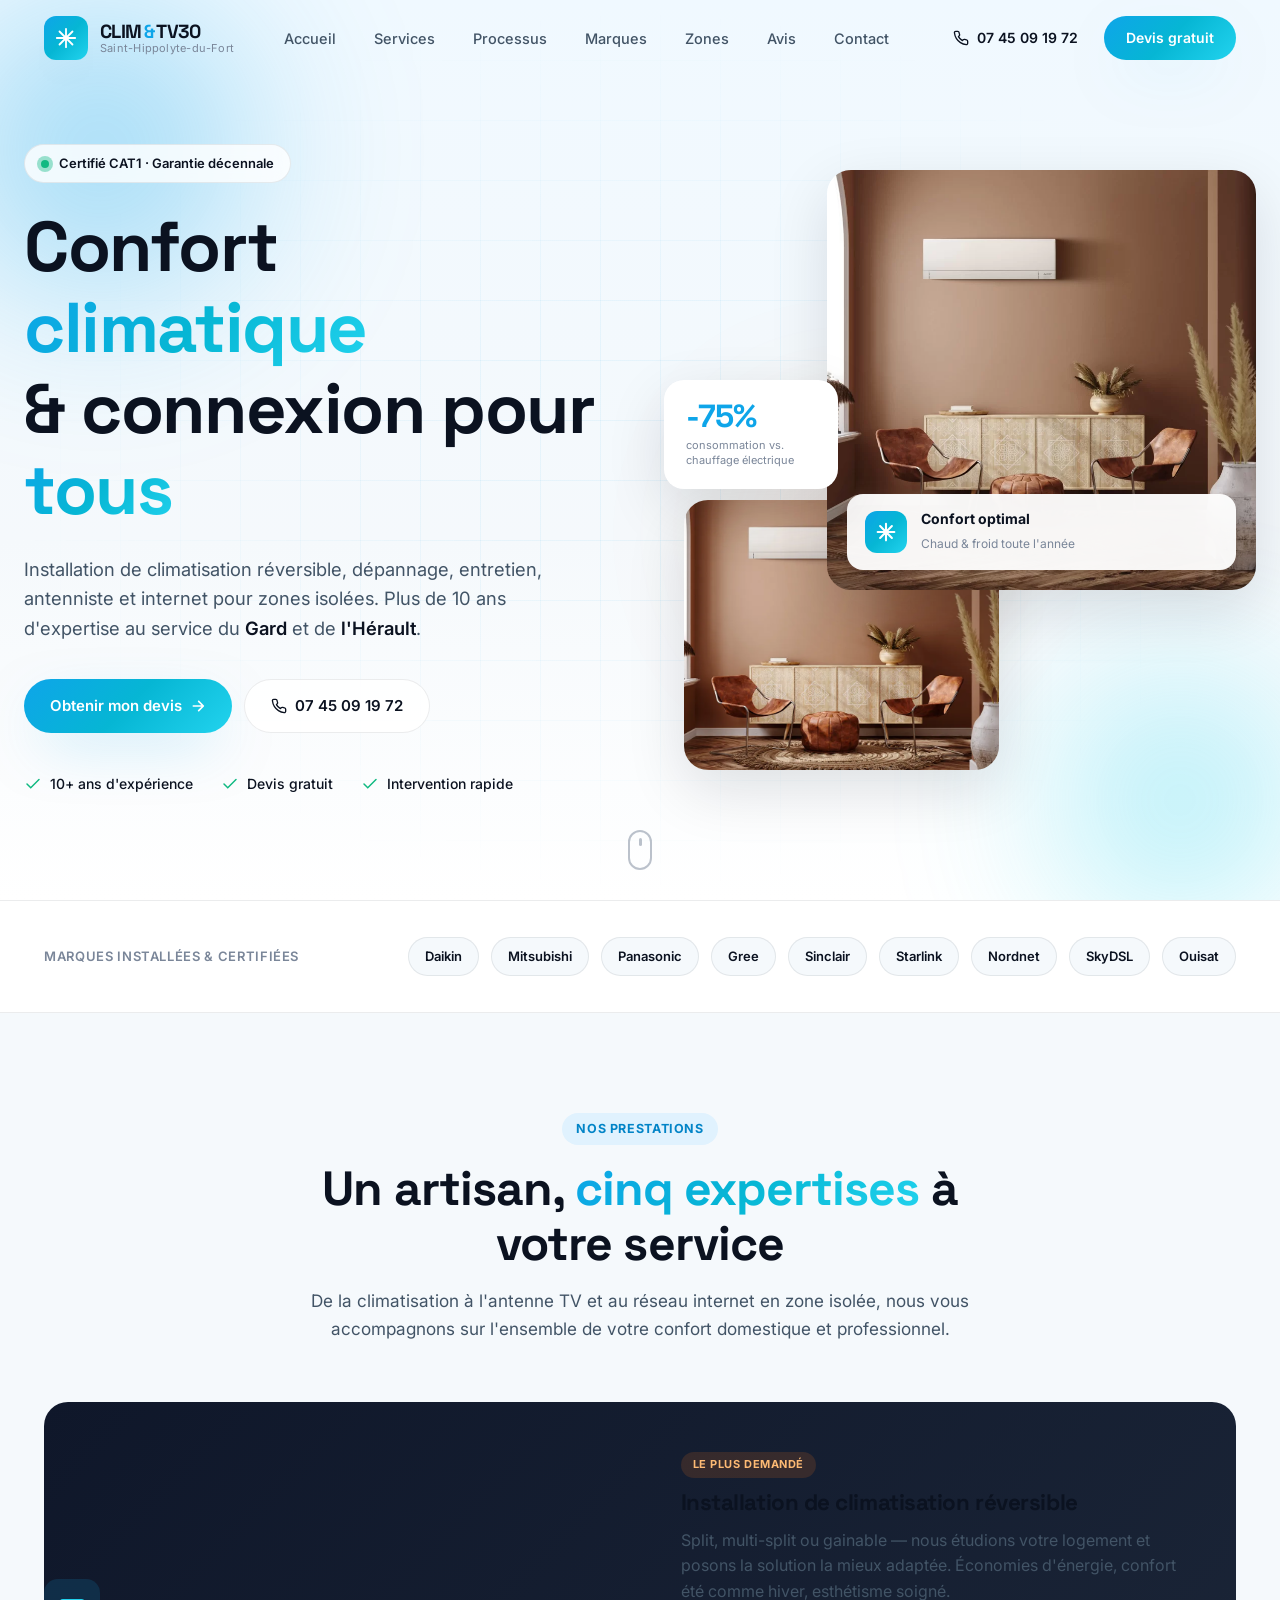
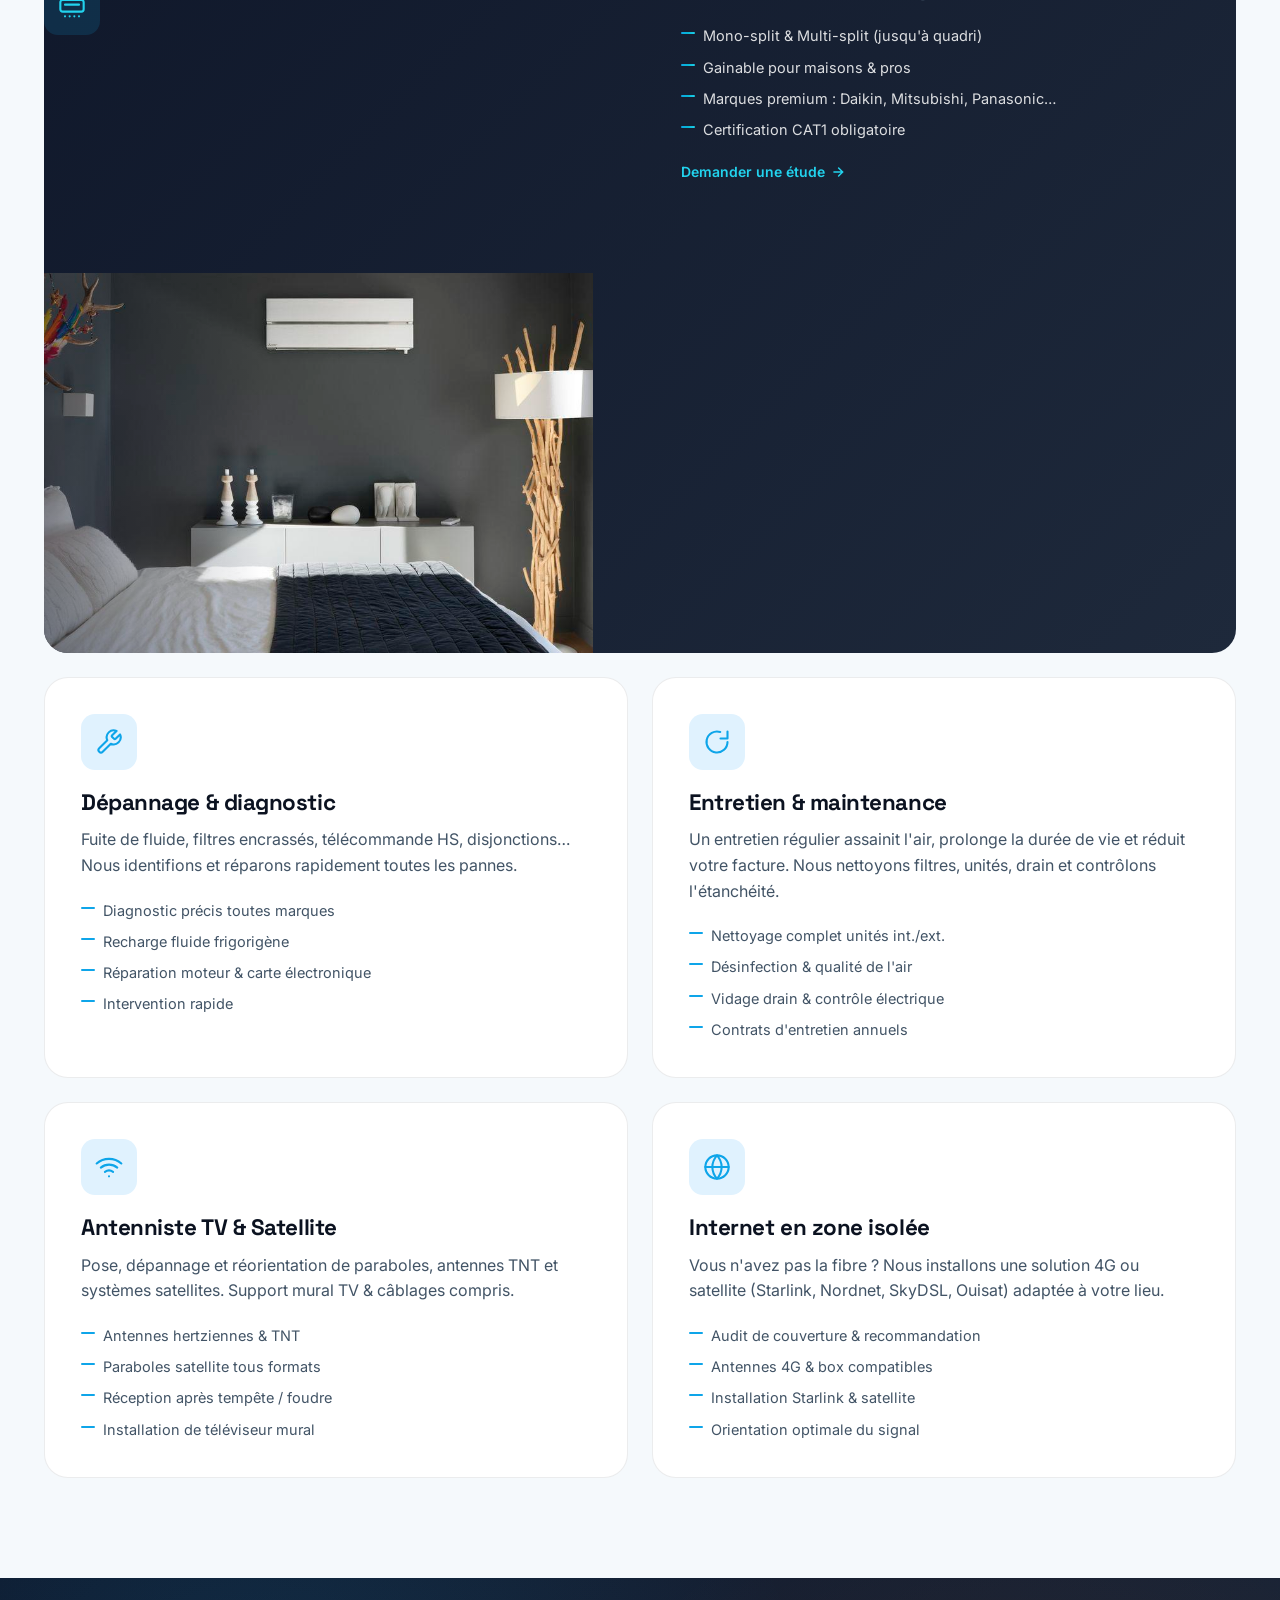
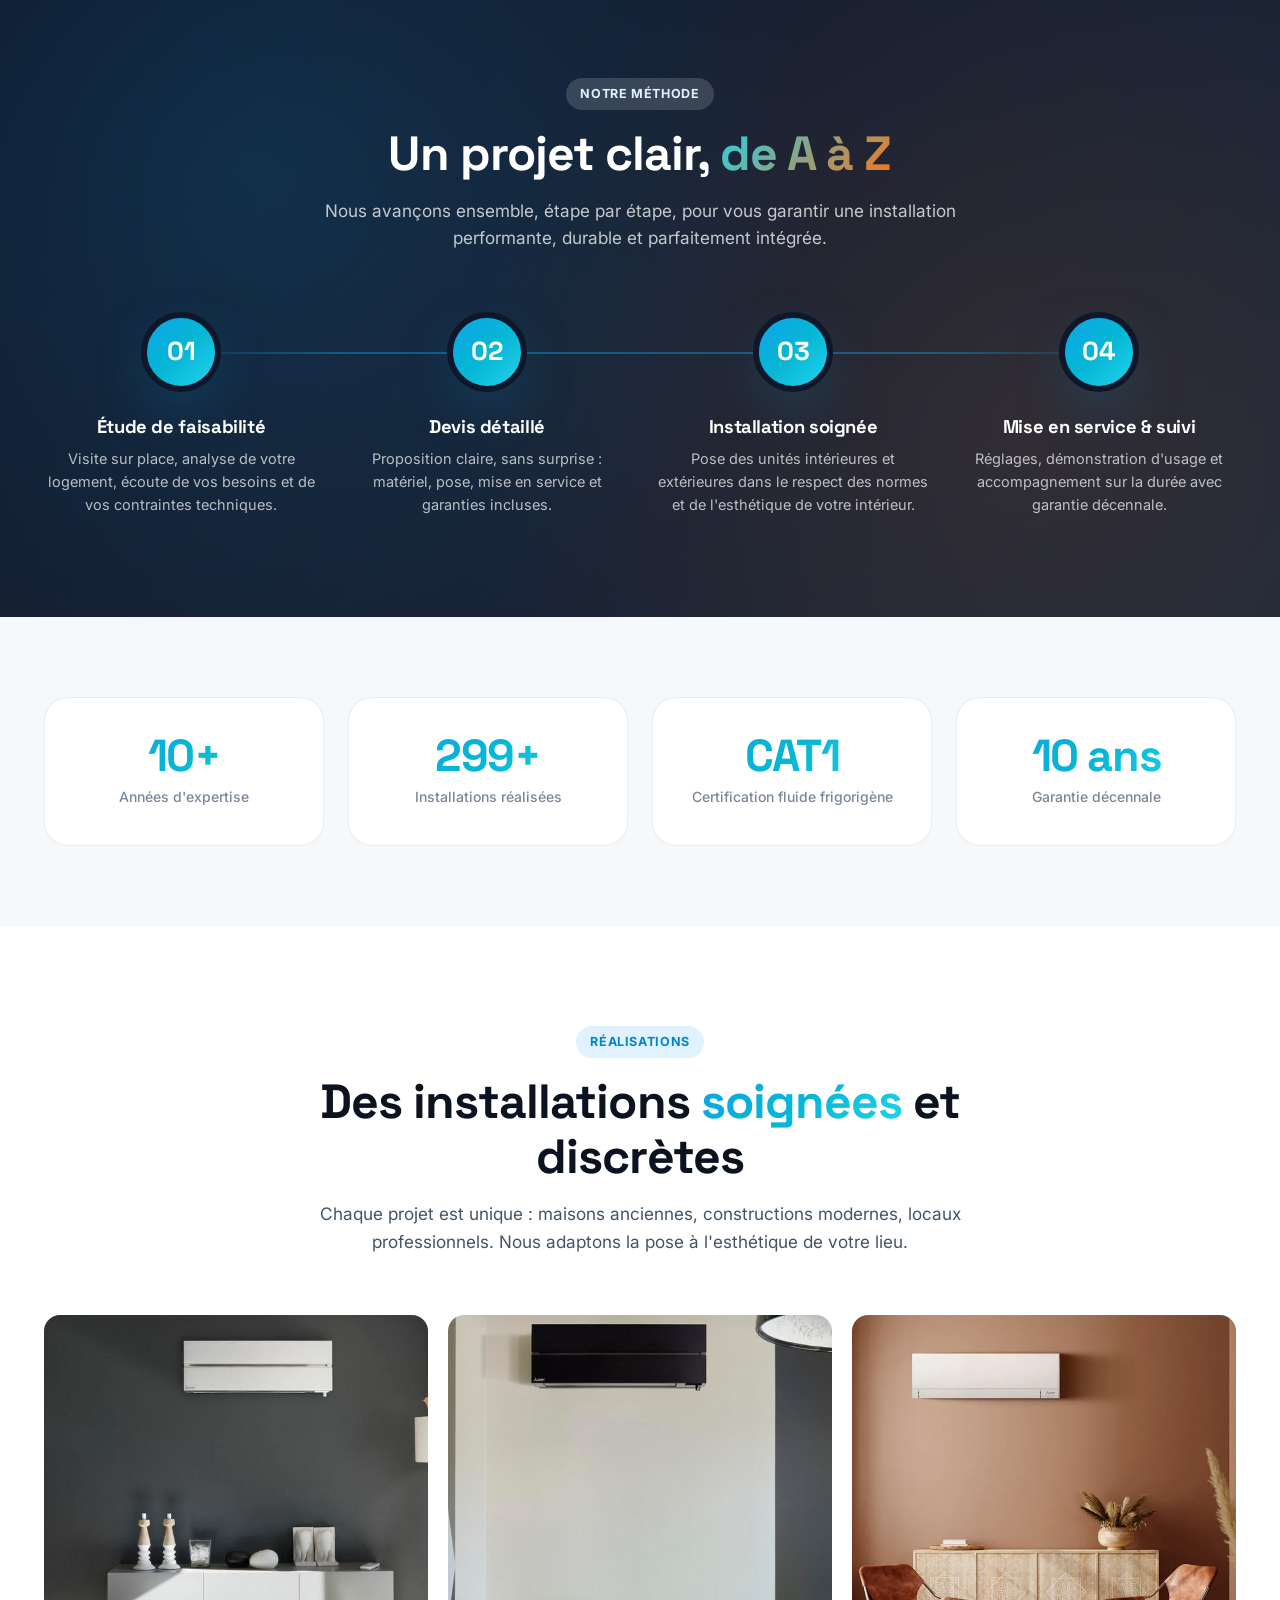
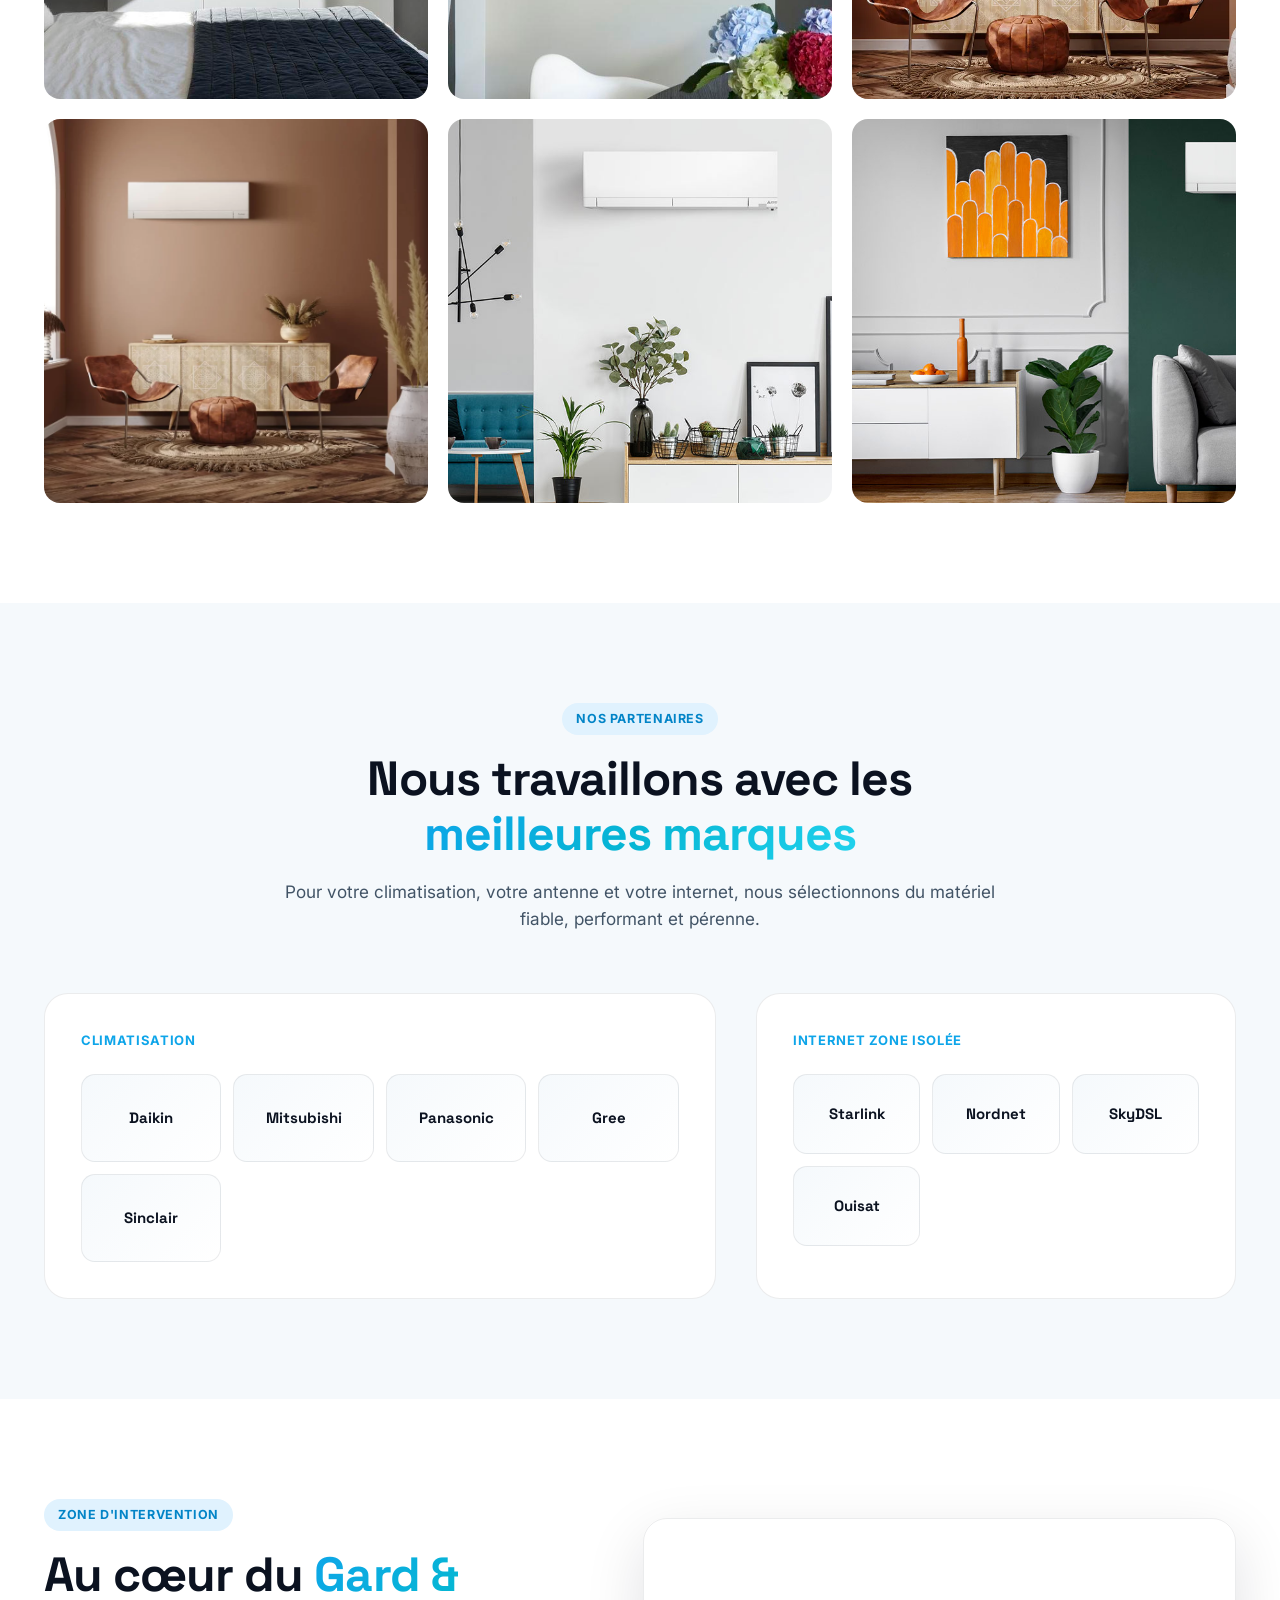
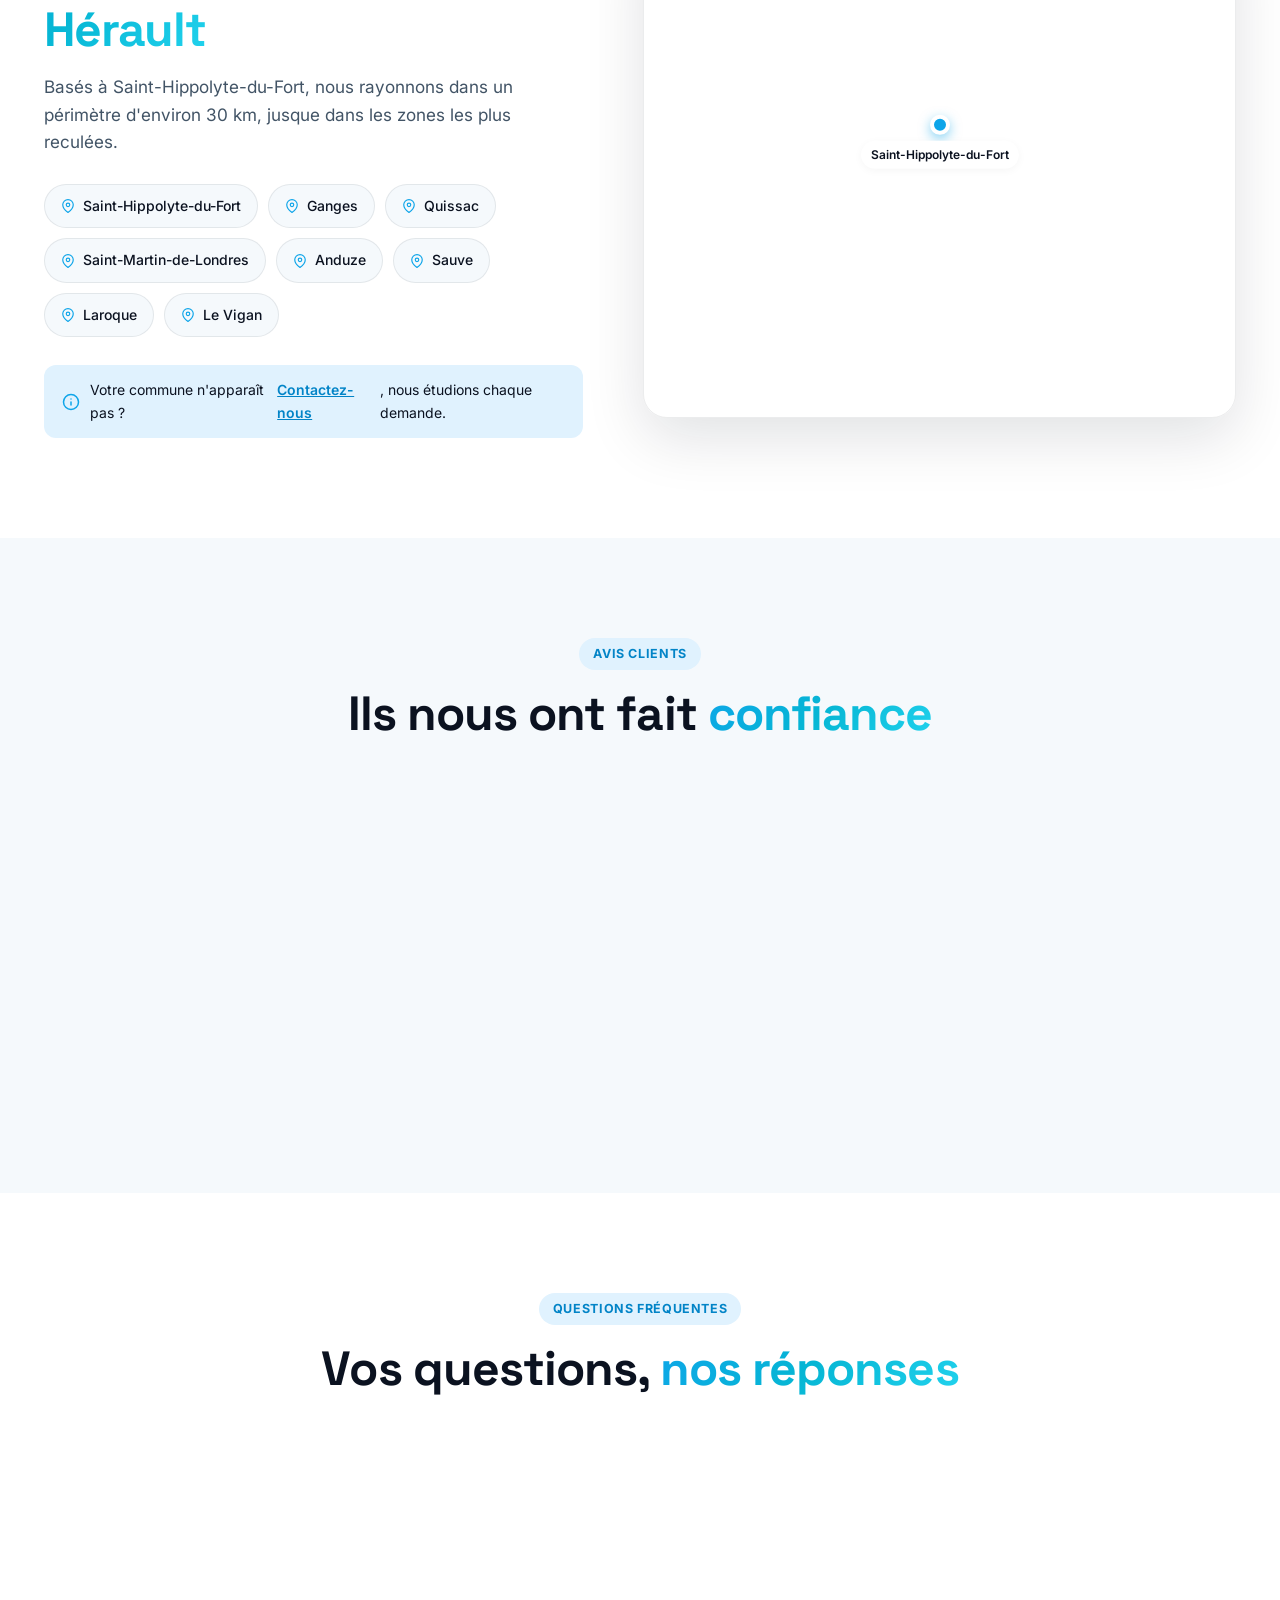
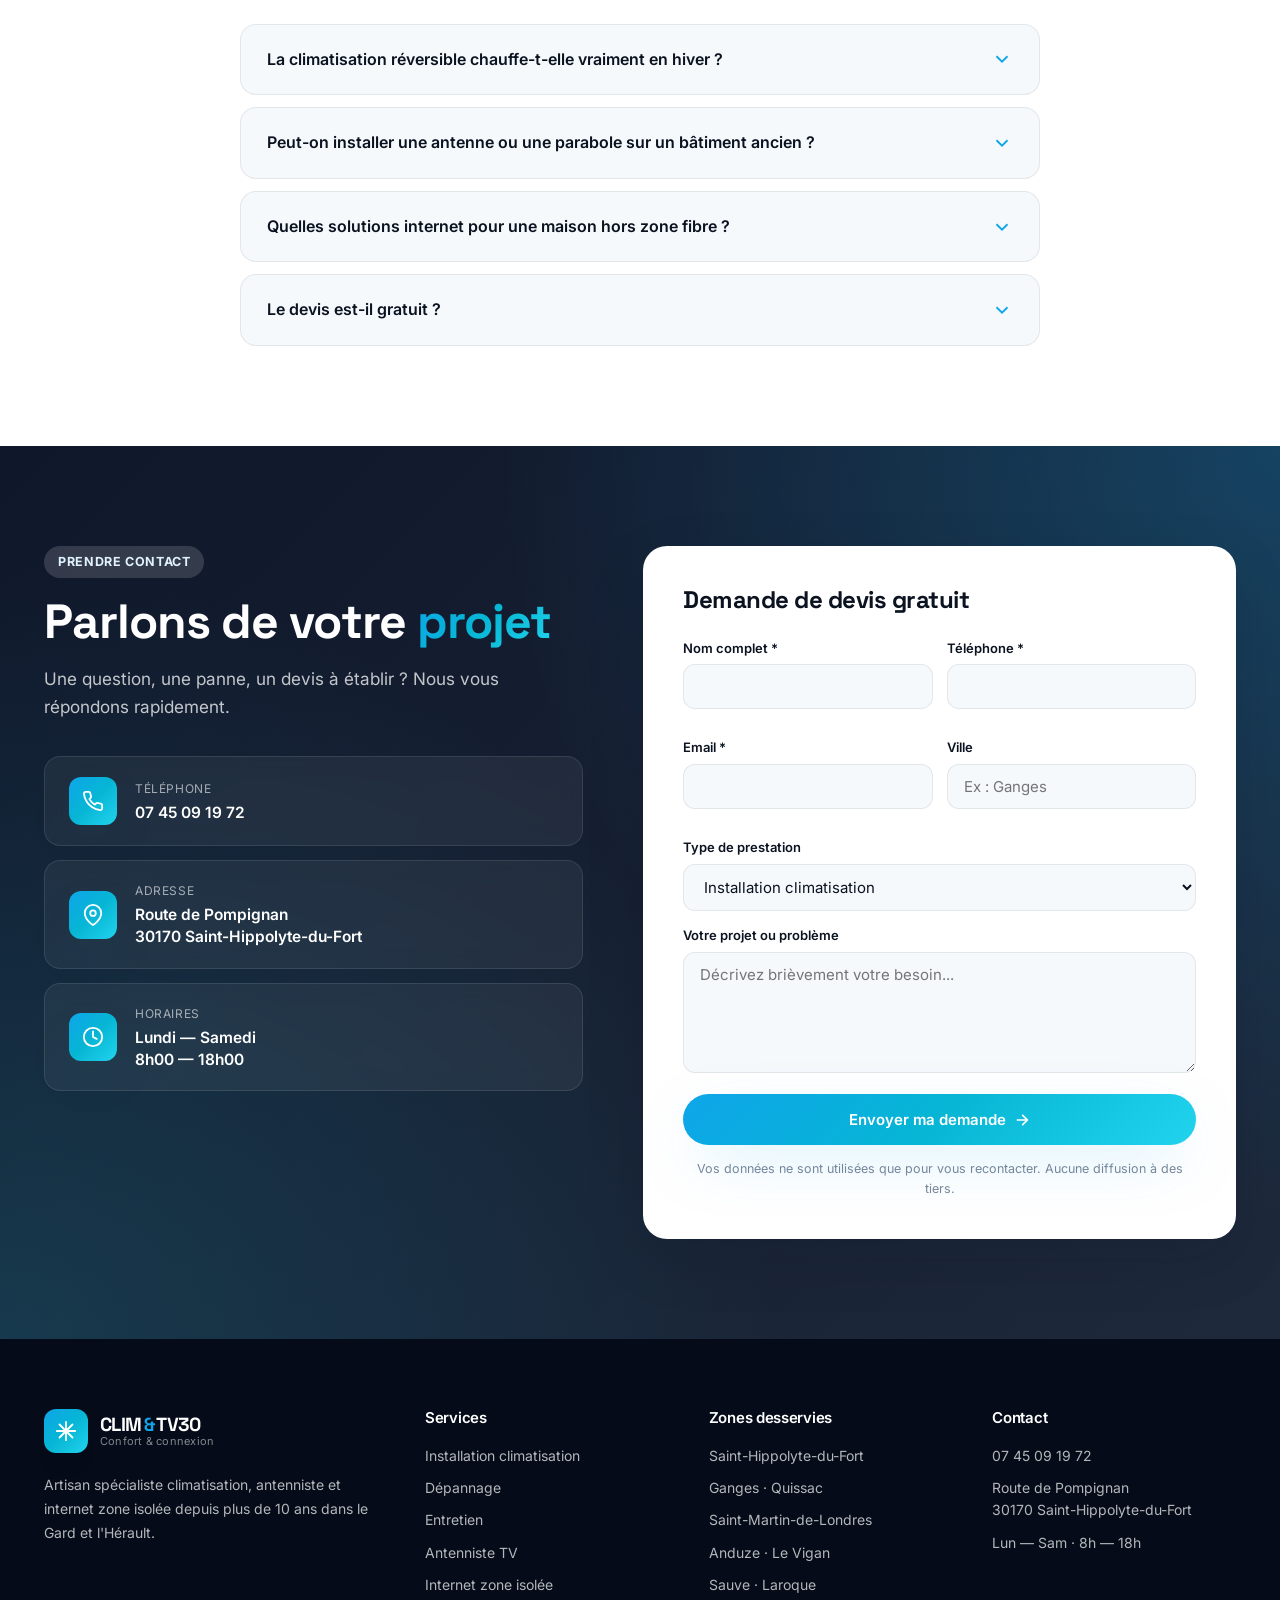
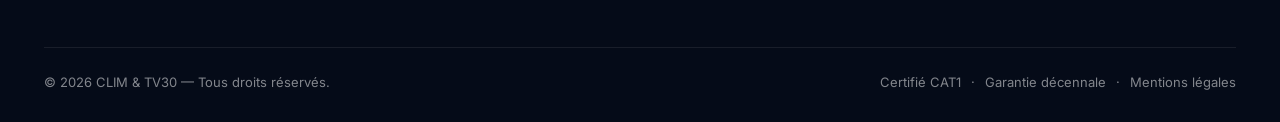
==== index.html @ d6946737 "Initial commit — modern responsive CLIM & TV30 website Full HTML/CSS/JS single-page site rebuilt fro" ====
<!DOCTYPE html>
<html lang="fr">
<head>
    <meta charset="UTF-8">
    <meta name="viewport" content="width=device-width, initial-scale=1.0">
    <title>CLIM & TV30 — Climatisation, Antenniste & Internet · Saint-Hippolyte-du-Fort</title>
    <meta name="description" content="CLIM & TV30 — Installateur climatisation réversible, dépannage, entretien, antenniste et internet zone isolée. Certifié CAT1 · Gard (30) & Hérault (34) · Devis gratuit.">
    <meta name="keywords" content="climatisation, installateur clim, dépannage climatisation, entretien clim, antenniste, TNT, satellite, Starlink, Saint-Hippolyte-du-Fort, Ganges, Quissac, Anduze, Gard, Hérault">
    <meta name="theme-color" content="#0EA5E9">
    <meta property="og:title" content="CLIM & TV30 — Spécialiste climatisation, antenniste & internet">
    <meta property="og:description" content="10 ans d'expertise · Certifié CAT1 · Garantie décennale · Gard & Hérault">
    <meta property="og:type" content="website">
    <link rel="icon" type="image/jpeg" href="images/logo.jpg">
    <link rel="preconnect" href="https://fonts.googleapis.com">
    <link rel="preconnect" href="https://fonts.gstatic.com" crossorigin>
    <link href="https://fonts.googleapis.com/css2?family=Inter:wght@300;400;500;600;700;800&family=Space+Grotesk:wght@500;600;700&display=swap" rel="stylesheet">
    <link rel="stylesheet" href="styles.css">
</head>
<body>

<!-- ═══════════════ NAVIGATION ═══════════════ -->
<header class="nav" id="nav">
    <div class="nav-container">
        <a href="#accueil" class="nav-logo">
            <div class="logo-badge">
                <svg viewBox="0 0 24 24" fill="none" stroke="currentColor" stroke-width="2" stroke-linecap="round" stroke-linejoin="round">
                    <path d="M2 12h20M12 2v20M4.93 4.93l14.14 14.14M19.07 4.93L4.93 19.07"/>
                </svg>
            </div>
            <div class="logo-text">
                <span class="logo-main">CLIM<em>&</em>TV30</span>
                <span class="logo-sub">Saint-Hippolyte-du-Fort</span>
            </div>
        </a>
        <nav class="nav-menu" id="navMenu">
            <a href="#accueil">Accueil</a>
            <a href="#services">Services</a>
            <a href="#processus">Processus</a>
            <a href="#marques">Marques</a>
            <a href="#zones">Zones</a>
            <a href="#avis">Avis</a>
            <a href="#contact">Contact</a>
        </nav>
        <div class="nav-actions">
            <a href="tel:+33745091972" class="nav-phone">
                <svg width="16" height="16" viewBox="0 0 24 24" fill="none" stroke="currentColor" stroke-width="2" stroke-linecap="round" stroke-linejoin="round">
                    <path d="M22 16.92v3a2 2 0 0 1-2.18 2 19.79 19.79 0 0 1-8.63-3.07 19.5 19.5 0 0 1-6-6 19.79 19.79 0 0 1-3.07-8.67A2 2 0 0 1 4.11 2h3a2 2 0 0 1 2 1.72 12.84 12.84 0 0 0 .7 2.81 2 2 0 0 1-.45 2.11L8.09 9.91a16 16 0 0 0 6 6l1.27-1.27a2 2 0 0 1 2.11-.45 12.84 12.84 0 0 0 2.81.7A2 2 0 0 1 22 16.92z"/>
                </svg>
                07 45 09 19 72
            </a>
            <a href="#contact" class="nav-cta">Devis gratuit</a>
            <button class="nav-toggle" id="navToggle" aria-label="Menu">
                <span></span><span></span><span></span>
            </button>
        </div>
    </div>
</header>

<!-- ═══════════════ HERO ═══════════════ -->
<section id="accueil" class="hero">
    <div class="hero-blobs">
        <div class="blob blob-1"></div>
        <div class="blob blob-2"></div>
        <div class="blob blob-3"></div>
    </div>
    <div class="hero-grid"></div>
    <div class="hero-inner">
        <div class="hero-content">
            <div class="hero-badge">
                <span class="pulse"></span>
                Certifié CAT1 · Garantie décennale
            </div>
            <h1 class="hero-title">
                Confort <em>climatique</em><br>
                & connexion pour <em>tous</em>
            </h1>
            <p class="hero-subtitle">
                Installation de climatisation réversible, dépannage, entretien, antenniste et internet pour zones isolées. Plus de 10 ans d'expertise au service du <strong>Gard</strong> et de <strong>l'Hérault</strong>.
            </p>
            <div class="hero-actions">
                <a href="#contact" class="btn btn-primary">
                    Obtenir mon devis
                    <svg width="16" height="16" viewBox="0 0 24 24" fill="none" stroke="currentColor" stroke-width="2.5" stroke-linecap="round" stroke-linejoin="round">
                        <path d="M5 12h14M13 5l7 7-7 7"/>
                    </svg>
                </a>
                <a href="tel:+33745091972" class="btn btn-ghost">
                    <svg width="16" height="16" viewBox="0 0 24 24" fill="none" stroke="currentColor" stroke-width="2" stroke-linecap="round" stroke-linejoin="round">
                        <path d="M22 16.92v3a2 2 0 0 1-2.18 2 19.79 19.79 0 0 1-8.63-3.07 19.5 19.5 0 0 1-6-6 19.79 19.79 0 0 1-3.07-8.67A2 2 0 0 1 4.11 2h3a2 2 0 0 1 2 1.72 12.84 12.84 0 0 0 .7 2.81 2 2 0 0 1-.45 2.11L8.09 9.91a16 16 0 0 0 6 6l1.27-1.27a2 2 0 0 1 2.11-.45 12.84 12.84 0 0 0 2.81.7A2 2 0 0 1 22 16.92z"/>
                    </svg>
                    07 45 09 19 72
                </a>
            </div>
            <div class="hero-trust">
                <div class="trust-item">
                    <svg viewBox="0 0 24 24" fill="none" stroke="currentColor" stroke-width="2" stroke-linecap="round"><path d="M20 6L9 17l-5-5"/></svg>
                    10+ ans d'expérience
                </div>
                <div class="trust-item">
                    <svg viewBox="0 0 24 24" fill="none" stroke="currentColor" stroke-width="2" stroke-linecap="round"><path d="M20 6L9 17l-5-5"/></svg>
                    Devis gratuit
                </div>
                <div class="trust-item">
                    <svg viewBox="0 0 24 24" fill="none" stroke="currentColor" stroke-width="2" stroke-linecap="round"><path d="M20 6L9 17l-5-5"/></svg>
                    Intervention rapide
                </div>
            </div>
        </div>
        <div class="hero-visual">
            <div class="hero-card hero-card-main">
                <img src="images/clim-hero.webp" alt="Climatisation installée">
                <div class="hero-card-badge">
                    <div class="hero-card-badge-icon">
                        <svg viewBox="0 0 24 24" fill="none" stroke="currentColor" stroke-width="2.5" stroke-linecap="round"><path d="M12 2v20M2 12h20M4.93 4.93l14.14 14.14M19.07 4.93L4.93 19.07"/></svg>
                    </div>
                    <div>
                        <strong>Confort optimal</strong>
                        <span>Chaud & froid toute l'année</span>
                    </div>
                </div>
            </div>
            <div class="hero-card hero-card-secondary">
                <img src="images/clim-salon.webp" alt="Salon climatisé">
            </div>
            <div class="hero-stat-float">
                <div class="stat-num">-75%</div>
                <div class="stat-label">consommation vs. chauffage électrique</div>
            </div>
        </div>
    </div>
    <div class="scroll-cue">
        <span></span>
    </div>
</section>

<!-- ═══════════════ TRUST BAR / BRANDS ═══════════════ -->
<section class="strip">
    <div class="container">
        <div class="strip-inner">
            <div class="strip-label">Marques installées & certifiées</div>
            <div class="strip-track">
                <div class="brand-chip">Daikin</div>
                <div class="brand-chip">Mitsubishi</div>
                <div class="brand-chip">Panasonic</div>
                <div class="brand-chip">Gree</div>
                <div class="brand-chip">Sinclair</div>
                <div class="brand-chip">Starlink</div>
                <div class="brand-chip">Nordnet</div>
                <div class="brand-chip">SkyDSL</div>
                <div class="brand-chip">Ouisat</div>
            </div>
        </div>
    </div>
</section>

<!-- ═══════════════ SERVICES ═══════════════ -->
<section id="services" class="services">
    <div class="container">
        <div class="section-head">
            <span class="eyebrow">Nos prestations</span>
            <h2 class="section-title">Un artisan, <em>cinq expertises</em> à votre service</h2>
            <p class="section-lead">De la climatisation à l'antenne TV et au réseau internet en zone isolée, nous vous accompagnons sur l'ensemble de votre confort domestique et professionnel.</p>
        </div>

        <div class="services-grid">

            <article class="service-card service-card-main">
                <div class="service-icon">
                    <svg viewBox="0 0 24 24" fill="none" stroke="currentColor" stroke-width="1.8" stroke-linecap="round" stroke-linejoin="round">
                        <rect x="2" y="6" width="20" height="10" rx="2"/>
                        <path d="M6 20h.01M10 20h.01M14 20h.01M18 20h.01M6 10h12"/>
                    </svg>
                </div>
                <div class="service-content">
                    <div class="service-tag">Le plus demandé</div>
                    <h3>Installation de climatisation réversible</h3>
                    <p>Split, multi-split ou gainable — nous étudions votre logement et posons la solution la mieux adaptée. Économies d'énergie, confort été comme hiver, esthétisme soigné.</p>
                    <ul class="service-features">
                        <li>Mono-split & Multi-split (jusqu'à quadri)</li>
                        <li>Gainable pour maisons & pros</li>
                        <li>Marques premium : Daikin, Mitsubishi, Panasonic…</li>
                        <li>Certification CAT1 obligatoire</li>
                    </ul>
                    <a href="#contact" class="service-link">Demander une étude
                        <svg width="14" height="14" viewBox="0 0 24 24" fill="none" stroke="currentColor" stroke-width="2.5" stroke-linecap="round"><path d="M5 12h14M13 5l7 7-7 7"/></svg>
                    </a>
                </div>
                <div class="service-visual">
                    <img src="images/clim-installee.jpg" alt="Climatisation installée">
                </div>
            </article>

            <article class="service-card">
                <div class="service-icon">
                    <svg viewBox="0 0 24 24" fill="none" stroke="currentColor" stroke-width="1.8" stroke-linecap="round" stroke-linejoin="round">
                        <path d="M14.7 6.3a1 1 0 0 0 0 1.4l1.6 1.6a1 1 0 0 0 1.4 0l3.77-3.77a6 6 0 0 1-7.94 7.94l-6.91 6.91a2.12 2.12 0 0 1-3-3l6.91-6.91a6 6 0 0 1 7.94-7.94l-3.76 3.76z"/>
                    </svg>
                </div>
                <div class="service-content">
                    <h3>Dépannage & diagnostic</h3>
                    <p>Fuite de fluide, filtres encrassés, télécommande HS, disjonctions… Nous identifions et réparons rapidement toutes les pannes.</p>
                    <ul class="service-features">
                        <li>Diagnostic précis toutes marques</li>
                        <li>Recharge fluide frigorigène</li>
                        <li>Réparation moteur & carte électronique</li>
                        <li>Intervention rapide</li>
                    </ul>
                </div>
            </article>

            <article class="service-card">
                <div class="service-icon">
                    <svg viewBox="0 0 24 24" fill="none" stroke="currentColor" stroke-width="1.8" stroke-linecap="round" stroke-linejoin="round">
                        <path d="M21 12a9 9 0 1 1-6.219-8.56"/>
                        <path d="M21 3v6h-6"/>
                    </svg>
                </div>
                <div class="service-content">
                    <h3>Entretien & maintenance</h3>
                    <p>Un entretien régulier assainit l'air, prolonge la durée de vie et réduit votre facture. Nous nettoyons filtres, unités, drain et contrôlons l'étanchéité.</p>
                    <ul class="service-features">
                        <li>Nettoyage complet unités int./ext.</li>
                        <li>Désinfection & qualité de l'air</li>
                        <li>Vidage drain & contrôle électrique</li>
                        <li>Contrats d'entretien annuels</li>
                    </ul>
                </div>
            </article>

            <article class="service-card">
                <div class="service-icon">
                    <svg viewBox="0 0 24 24" fill="none" stroke="currentColor" stroke-width="1.8" stroke-linecap="round" stroke-linejoin="round">
                        <path d="M5 12.55a11 11 0 0 1 14.08 0M1.42 9a16 16 0 0 1 21.16 0M8.53 16.11a6 6 0 0 1 6.95 0M12 20h.01"/>
                    </svg>
                </div>
                <div class="service-content">
                    <h3>Antenniste TV & Satellite</h3>
                    <p>Pose, dépannage et réorientation de paraboles, antennes TNT et systèmes satellites. Support mural TV & câblages compris.</p>
                    <ul class="service-features">
                        <li>Antennes hertziennes & TNT</li>
                        <li>Paraboles satellite tous formats</li>
                        <li>Réception après tempête / foudre</li>
                        <li>Installation de téléviseur mural</li>
                    </ul>
                </div>
            </article>

            <article class="service-card">
                <div class="service-icon">
                    <svg viewBox="0 0 24 24" fill="none" stroke="currentColor" stroke-width="1.8" stroke-linecap="round" stroke-linejoin="round">
                        <circle cx="12" cy="12" r="10"/>
                        <path d="M2 12h20M12 2a15.3 15.3 0 0 1 4 10 15.3 15.3 0 0 1-4 10 15.3 15.3 0 0 1-4-10 15.3 15.3 0 0 1 4-10z"/>
                    </svg>
                </div>
                <div class="service-content">
                    <h3>Internet en zone isolée</h3>
                    <p>Vous n'avez pas la fibre ? Nous installons une solution 4G ou satellite (Starlink, Nordnet, SkyDSL, Ouisat) adaptée à votre lieu.</p>
                    <ul class="service-features">
                        <li>Audit de couverture & recommandation</li>
                        <li>Antennes 4G & box compatibles</li>
                        <li>Installation Starlink & satellite</li>
                        <li>Orientation optimale du signal</li>
                    </ul>
                </div>
            </article>

        </div>
    </div>
</section>

<!-- ═══════════════ PROCESSUS ═══════════════ -->
<section id="processus" class="process">
    <div class="container">
        <div class="section-head section-head-light">
            <span class="eyebrow eyebrow-light">Notre méthode</span>
            <h2 class="section-title">Un projet clair, <em>de A à Z</em></h2>
            <p class="section-lead">Nous avançons ensemble, étape par étape, pour vous garantir une installation performante, durable et parfaitement intégrée.</p>
        </div>
        <div class="process-timeline">
            <div class="process-step">
                <div class="process-num">01</div>
                <h3>Étude de faisabilité</h3>
                <p>Visite sur place, analyse de votre logement, écoute de vos besoins et de vos contraintes techniques.</p>
            </div>
            <div class="process-step">
                <div class="process-num">02</div>
                <h3>Devis détaillé</h3>
                <p>Proposition claire, sans surprise : matériel, pose, mise en service et garanties incluses.</p>
            </div>
            <div class="process-step">
                <div class="process-num">03</div>
                <h3>Installation soignée</h3>
                <p>Pose des unités intérieures et extérieures dans le respect des normes et de l'esthétique de votre intérieur.</p>
            </div>
            <div class="process-step">
                <div class="process-num">04</div>
                <h3>Mise en service & suivi</h3>
                <p>Réglages, démonstration d'usage et accompagnement sur la durée avec garantie décennale.</p>
            </div>
        </div>
    </div>
</section>

<!-- ═══════════════ CHIFFRES / TRUST ═══════════════ -->
<section class="metrics">
    <div class="container">
        <div class="metrics-grid">
            <div class="metric">
                <div class="metric-num" data-count="10">10+</div>
                <div class="metric-label">Années d'expertise</div>
            </div>
            <div class="metric">
                <div class="metric-num" data-count="500">500+</div>
                <div class="metric-label">Installations réalisées</div>
            </div>
            <div class="metric">
                <div class="metric-num">CAT1</div>
                <div class="metric-label">Certification fluide frigorigène</div>
            </div>
            <div class="metric">
                <div class="metric-num" data-count="10">10 ans</div>
                <div class="metric-label">Garantie décennale</div>
            </div>
        </div>
    </div>
</section>

<!-- ═══════════════ RÉALISATIONS / GALERIE ═══════════════ -->
<section class="gallery">
    <div class="container">
        <div class="section-head">
            <span class="eyebrow">Réalisations</span>
            <h2 class="section-title">Des installations <em>soignées</em> et discrètes</h2>
            <p class="section-lead">Chaque projet est unique : maisons anciennes, constructions modernes, locaux professionnels. Nous adaptons la pose à l'esthétique de votre lieu.</p>
        </div>
        <div class="gallery-grid">
            <div class="gallery-item"><img src="images/clim-installee.jpg" alt="Installation salon" loading="lazy"></div>
            <div class="gallery-item"><img src="images/clim-noir.jpg" alt="Climatisation noire design" loading="lazy"></div>
            <div class="gallery-item"><img src="images/clim-salon.webp" alt="Salon climatisé" loading="lazy"></div>
            <div class="gallery-item"><img src="images/clim-hero.webp" alt="Climatisation blanche" loading="lazy"></div>
            <div class="gallery-item"><img src="images/clim-hr.jpg" alt="Installation HR" loading="lazy"></div>
            <div class="gallery-item"><img src="images/clim-ft.jpg" alt="Installation FT" loading="lazy"></div>
        </div>
    </div>
</section>

<!-- ═══════════════ MARQUES ═══════════════ -->
<section id="marques" class="brands">
    <div class="container">
        <div class="section-head">
            <span class="eyebrow">Nos partenaires</span>
            <h2 class="section-title">Nous travaillons avec les <em>meilleures marques</em></h2>
            <p class="section-lead">Pour votre climatisation, votre antenne et votre internet, nous sélectionnons du matériel fiable, performant et pérenne.</p>
        </div>
        <div class="brands-block">
            <div class="brand-category">
                <div class="brand-cat-label">Climatisation</div>
                <div class="brand-cat-grid">
                    <div class="brand-tile"><span>Daikin</span></div>
                    <div class="brand-tile"><span>Mitsubishi</span></div>
                    <div class="brand-tile"><span>Panasonic</span></div>
                    <div class="brand-tile"><span>Gree</span></div>
                    <div class="brand-tile"><span>Sinclair</span></div>
                </div>
            </div>
            <div class="brand-category">
                <div class="brand-cat-label">Internet zone isolée</div>
                <div class="brand-cat-grid">
                    <div class="brand-tile"><span>Starlink</span></div>
                    <div class="brand-tile"><span>Nordnet</span></div>
                    <div class="brand-tile"><span>SkyDSL</span></div>
                    <div class="brand-tile"><span>Ouisat</span></div>
                </div>
            </div>
        </div>
    </div>
</section>

<!-- ═══════════════ ZONES ═══════════════ -->
<section id="zones" class="zones">
    <div class="container">
        <div class="zones-inner">
            <div class="zones-content">
                <span class="eyebrow">Zone d'intervention</span>
                <h2 class="section-title">Au cœur du <em>Gard & Hérault</em></h2>
                <p class="section-lead">Basés à Saint-Hippolyte-du-Fort, nous rayonnons dans un périmètre d'environ 30 km, jusque dans les zones les plus reculées.</p>
                <div class="zones-list">
                    <div class="zone-chip">
                        <svg viewBox="0 0 24 24" fill="none" stroke="currentColor" stroke-width="2" stroke-linecap="round" stroke-linejoin="round"><path d="M21 10c0 7-9 13-9 13s-9-6-9-13a9 9 0 0 1 18 0z"/><circle cx="12" cy="10" r="3"/></svg>
                        Saint-Hippolyte-du-Fort
                    </div>
                    <div class="zone-chip"><svg viewBox="0 0 24 24" fill="none" stroke="currentColor" stroke-width="2" stroke-linecap="round" stroke-linejoin="round"><path d="M21 10c0 7-9 13-9 13s-9-6-9-13a9 9 0 0 1 18 0z"/><circle cx="12" cy="10" r="3"/></svg>Ganges</div>
                    <div class="zone-chip"><svg viewBox="0 0 24 24" fill="none" stroke="currentColor" stroke-width="2" stroke-linecap="round" stroke-linejoin="round"><path d="M21 10c0 7-9 13-9 13s-9-6-9-13a9 9 0 0 1 18 0z"/><circle cx="12" cy="10" r="3"/></svg>Quissac</div>
                    <div class="zone-chip"><svg viewBox="0 0 24 24" fill="none" stroke="currentColor" stroke-width="2" stroke-linecap="round" stroke-linejoin="round"><path d="M21 10c0 7-9 13-9 13s-9-6-9-13a9 9 0 0 1 18 0z"/><circle cx="12" cy="10" r="3"/></svg>Saint-Martin-de-Londres</div>
                    <div class="zone-chip"><svg viewBox="0 0 24 24" fill="none" stroke="currentColor" stroke-width="2" stroke-linecap="round" stroke-linejoin="round"><path d="M21 10c0 7-9 13-9 13s-9-6-9-13a9 9 0 0 1 18 0z"/><circle cx="12" cy="10" r="3"/></svg>Anduze</div>
                    <div class="zone-chip"><svg viewBox="0 0 24 24" fill="none" stroke="currentColor" stroke-width="2" stroke-linecap="round" stroke-linejoin="round"><path d="M21 10c0 7-9 13-9 13s-9-6-9-13a9 9 0 0 1 18 0z"/><circle cx="12" cy="10" r="3"/></svg>Sauve</div>
                    <div class="zone-chip"><svg viewBox="0 0 24 24" fill="none" stroke="currentColor" stroke-width="2" stroke-linecap="round" stroke-linejoin="round"><path d="M21 10c0 7-9 13-9 13s-9-6-9-13a9 9 0 0 1 18 0z"/><circle cx="12" cy="10" r="3"/></svg>Laroque</div>
                    <div class="zone-chip"><svg viewBox="0 0 24 24" fill="none" stroke="currentColor" stroke-width="2" stroke-linecap="round" stroke-linejoin="round"><path d="M21 10c0 7-9 13-9 13s-9-6-9-13a9 9 0 0 1 18 0z"/><circle cx="12" cy="10" r="3"/></svg>Le Vigan</div>
                </div>
                <div class="zones-note">
                    <svg width="18" height="18" viewBox="0 0 24 24" fill="none" stroke="currentColor" stroke-width="2" stroke-linecap="round"><circle cx="12" cy="12" r="10"/><path d="M12 16v-4M12 8h.01"/></svg>
                    Votre commune n'apparaît pas ? <a href="#contact">Contactez-nous</a>, nous étudions chaque demande.
                </div>
            </div>
            <div class="zones-map">
                <iframe
                    src="https://www.openstreetmap.org/export/embed.html?bbox=3.55%2C43.75%2C4.10%2C44.05&layer=mapnik&marker=43.9670%2C3.8590"
                    loading="lazy"
                    title="Carte de la zone d'intervention"></iframe>
                <div class="zones-map-pin">
                    <div class="pin-dot"></div>
                    <div class="pin-label">Saint-Hippolyte-du-Fort</div>
                </div>
            </div>
        </div>
    </div>
</section>

<!-- ═══════════════ AVIS / TÉMOIGNAGES ═══════════════ -->
<section id="avis" class="reviews">
    <div class="container">
        <div class="section-head">
            <span class="eyebrow">Avis clients</span>
            <h2 class="section-title">Ils nous ont fait <em>confiance</em></h2>
        </div>
        <div class="reviews-grid">
            <article class="review">
                <div class="review-stars">★★★★★</div>
                <p class="review-text">« Intervention rapide et pro. Le rendu de la pose est propre, les explications limpides. Je recommande pour toute installation clim dans le secteur. »</p>
                <div class="review-author">
                    <div class="review-avatar">M</div>
                    <div>
                        <strong>Marc D.</strong>
                        <span>Ganges (34)</span>
                    </div>
                </div>
            </article>
            <article class="review">
                <div class="review-stars">★★★★★</div>
                <p class="review-text">« Nous vivions en zone très isolée sans internet correct. Grâce à leur installation Starlink, tout fonctionne parfaitement. Un grand merci ! »</p>
                <div class="review-author">
                    <div class="review-avatar">S</div>
                    <div>
                        <strong>Sophie L.</strong>
                        <span>Le Vigan (30)</span>
                    </div>
                </div>
            </article>
            <article class="review">
                <div class="review-stars">★★★★★</div>
                <p class="review-text">« Dépannage en urgence un samedi après-midi. Un vrai artisan à l'écoute, prix juste, et clim comme neuve. Bravo ! »</p>
                <div class="review-author">
                    <div class="review-avatar">J</div>
                    <div>
                        <strong>Julien R.</strong>
                        <span>Anduze (30)</span>
                    </div>
                </div>
            </article>
        </div>
    </div>
</section>

<!-- ═══════════════ FAQ ═══════════════ -->
<section class="faq">
    <div class="container">
        <div class="section-head">
            <span class="eyebrow">Questions fréquentes</span>
            <h2 class="section-title">Vos questions, <em>nos réponses</em></h2>
        </div>
        <div class="faq-list">
            <details class="faq-item">
                <summary>
                    <span>Combien de temps dure une installation de climatisation ?</span>
                    <svg viewBox="0 0 24 24" fill="none" stroke="currentColor" stroke-width="2"><path d="M6 9l6 6 6-6"/></svg>
                </summary>
                <div class="faq-content">
                    <p>Une installation mono-split classique se pose généralement en une demi-journée à une journée. Pour un multi-split ou une installation gainable, comptez 2 à 4 jours selon la configuration.</p>
                </div>
            </details>
            <details class="faq-item">
                <summary>
                    <span>Faut-il obligatoirement entretenir sa climatisation ?</span>
                    <svg viewBox="0 0 24 24" fill="none" stroke="currentColor" stroke-width="2"><path d="M6 9l6 6 6-6"/></svg>
                </summary>
                <div class="faq-content">
                    <p>Oui, un entretien annuel est fortement recommandé (et obligatoire dès 4 kg de fluide frigorigène). Il garantit une bonne qualité de l'air, prolonge la durée de vie de l'appareil et permet de conserver l'efficacité énergétique.</p>
                </div>
            </details>
            <details class="faq-item">
                <summary>
                    <span>La climatisation réversible chauffe-t-elle vraiment en hiver ?</span>
                    <svg viewBox="0 0 24 24" fill="none" stroke="currentColor" stroke-width="2"><path d="M6 9l6 6 6-6"/></svg>
                </summary>
                <div class="faq-content">
                    <p>Absolument. Une pompe à chaleur air-air peut réduire jusqu'à 75 % la consommation par rapport à un chauffage électrique classique, tout en offrant un confort immédiat.</p>
                </div>
            </details>
            <details class="faq-item">
                <summary>
                    <span>Peut-on installer une antenne ou une parabole sur un bâtiment ancien ?</span>
                    <svg viewBox="0 0 24 24" fill="none" stroke="currentColor" stroke-width="2"><path d="M6 9l6 6 6-6"/></svg>
                </summary>
                <div class="faq-content">
                    <p>Oui. Nous travaillons régulièrement sur des bâtis anciens et adaptons la fixation, l'orientation et les câblages en fonction des contraintes architecturales.</p>
                </div>
            </details>
            <details class="faq-item">
                <summary>
                    <span>Quelles solutions internet pour une maison hors zone fibre ?</span>
                    <svg viewBox="0 0 24 24" fill="none" stroke="currentColor" stroke-width="2"><path d="M6 9l6 6 6-6"/></svg>
                </summary>
                <div class="faq-content">
                    <p>Selon votre situation géographique, nous proposons soit une box 4G avec antenne extérieure, soit une solution satellite (Starlink en priorité pour les débits, sinon Nordnet, SkyDSL ou Ouisat).</p>
                </div>
            </details>
            <details class="faq-item">
                <summary>
                    <span>Le devis est-il gratuit ?</span>
                    <svg viewBox="0 0 24 24" fill="none" stroke="currentColor" stroke-width="2"><path d="M6 9l6 6 6-6"/></svg>
                </summary>
                <div class="faq-content">
                    <p>Oui, tout devis (visite comprise dans notre zone d'intervention) est offert et sans engagement.</p>
                </div>
            </details>
        </div>
    </div>
</section>

<!-- ═══════════════ CONTACT ═══════════════ -->
<section id="contact" class="contact">
    <div class="container">
        <div class="contact-inner">
            <div class="contact-info">
                <span class="eyebrow eyebrow-light">Prendre contact</span>
                <h2 class="section-title">Parlons de votre <em>projet</em></h2>
                <p class="section-lead">Une question, une panne, un devis à établir ? Nous vous répondons rapidement.</p>

                <div class="contact-cards">
                    <a href="tel:+33745091972" class="contact-card">
                        <div class="contact-card-icon">
                            <svg viewBox="0 0 24 24" fill="none" stroke="currentColor" stroke-width="2" stroke-linecap="round" stroke-linejoin="round">
                                <path d="M22 16.92v3a2 2 0 0 1-2.18 2 19.79 19.79 0 0 1-8.63-3.07 19.5 19.5 0 0 1-6-6 19.79 19.79 0 0 1-3.07-8.67A2 2 0 0 1 4.11 2h3a2 2 0 0 1 2 1.72 12.84 12.84 0 0 0 .7 2.81 2 2 0 0 1-.45 2.11L8.09 9.91a16 16 0 0 0 6 6l1.27-1.27a2 2 0 0 1 2.11-.45 12.84 12.84 0 0 0 2.81.7A2 2 0 0 1 22 16.92z"/>
                            </svg>
                        </div>
                        <div>
                            <div class="contact-card-label">Téléphone</div>
                            <div class="contact-card-val">07 45 09 19 72</div>
                        </div>
                    </a>
                    <div class="contact-card">
                        <div class="contact-card-icon">
                            <svg viewBox="0 0 24 24" fill="none" stroke="currentColor" stroke-width="2" stroke-linecap="round" stroke-linejoin="round">
                                <path d="M21 10c0 7-9 13-9 13s-9-6-9-13a9 9 0 0 1 18 0z"/>
                                <circle cx="12" cy="10" r="3"/>
                            </svg>
                        </div>
                        <div>
                            <div class="contact-card-label">Adresse</div>
                            <div class="contact-card-val">Route de Pompignan<br>30170 Saint-Hippolyte-du-Fort</div>
                        </div>
                    </div>
                    <div class="contact-card">
                        <div class="contact-card-icon">
                            <svg viewBox="0 0 24 24" fill="none" stroke="currentColor" stroke-width="2" stroke-linecap="round" stroke-linejoin="round">
                                <circle cx="12" cy="12" r="10"/>
                                <path d="M12 6v6l4 2"/>
                            </svg>
                        </div>
                        <div>
                            <div class="contact-card-label">Horaires</div>
                            <div class="contact-card-val">Lundi — Samedi<br>8h00 — 18h00</div>
                        </div>
                    </div>
                </div>
            </div>

            <form class="contact-form" id="contactForm" method="POST" action="#">
                <h3>Demande de devis gratuit</h3>
                <div class="form-row">
                    <div class="form-group">
                        <label for="name">Nom complet *</label>
                        <input type="text" id="name" name="name" required>
                    </div>
                    <div class="form-group">
                        <label for="phone">Téléphone *</label>
                        <input type="tel" id="phone" name="phone" required>
                    </div>
                </div>
                <div class="form-row">
                    <div class="form-group">
                        <label for="email">Email *</label>
                        <input type="email" id="email" name="email" required>
                    </div>
                    <div class="form-group">
                        <label for="city">Ville</label>
                        <input type="text" id="city" name="city" placeholder="Ex : Ganges">
                    </div>
                </div>
                <div class="form-group">
                    <label for="service">Type de prestation</label>
                    <select id="service" name="service">
                        <option>Installation climatisation</option>
                        <option>Dépannage climatisation</option>
                        <option>Entretien climatisation</option>
                        <option>Antenniste / TV</option>
                        <option>Internet zone isolée</option>
                        <option>Autre</option>
                    </select>
                </div>
                <div class="form-group">
                    <label for="message">Votre projet ou problème</label>
                    <textarea id="message" name="message" rows="5" placeholder="Décrivez brièvement votre besoin..."></textarea>
                </div>
                <button type="submit" class="btn btn-primary btn-full">
                    Envoyer ma demande
                    <svg width="16" height="16" viewBox="0 0 24 24" fill="none" stroke="currentColor" stroke-width="2.5" stroke-linecap="round"><path d="M5 12h14M13 5l7 7-7 7"/></svg>
                </button>
                <p class="form-privacy">Vos données ne sont utilisées que pour vous recontacter. Aucune diffusion à des tiers.</p>
                <div class="form-success" id="formSuccess">
                    <svg viewBox="0 0 24 24" fill="none" stroke="currentColor" stroke-width="2.5" stroke-linecap="round"><path d="M20 6L9 17l-5-5"/></svg>
                    Message envoyé — nous vous recontactons dans les meilleurs délais.
                </div>
            </form>
        </div>
    </div>
</section>

<!-- ═══════════════ FOOTER ═══════════════ -->
<footer class="footer">
    <div class="container">
        <div class="footer-top">
            <div class="footer-brand">
                <div class="nav-logo">
                    <div class="logo-badge">
                        <svg viewBox="0 0 24 24" fill="none" stroke="currentColor" stroke-width="2" stroke-linecap="round"><path d="M2 12h20M12 2v20M4.93 4.93l14.14 14.14M19.07 4.93L4.93 19.07"/></svg>
                    </div>
                    <div class="logo-text">
                        <span class="logo-main">CLIM<em>&</em>TV30</span>
                        <span class="logo-sub">Confort & connexion</span>
                    </div>
                </div>
                <p>Artisan spécialiste climatisation, antenniste et internet zone isolée depuis plus de 10 ans dans le Gard et l'Hérault.</p>
            </div>

            <div class="footer-col">
                <h4>Services</h4>
                <ul>
                    <li><a href="#services">Installation climatisation</a></li>
                    <li><a href="#services">Dépannage</a></li>
                    <li><a href="#services">Entretien</a></li>
                    <li><a href="#services">Antenniste TV</a></li>
                    <li><a href="#services">Internet zone isolée</a></li>
                </ul>
            </div>

            <div class="footer-col">
                <h4>Zones desservies</h4>
                <ul>
                    <li>Saint-Hippolyte-du-Fort</li>
                    <li>Ganges · Quissac</li>
                    <li>Saint-Martin-de-Londres</li>
                    <li>Anduze · Le Vigan</li>
                    <li>Sauve · Laroque</li>
                </ul>
            </div>

            <div class="footer-col">
                <h4>Contact</h4>
                <ul>
                    <li><a href="tel:+33745091972">07 45 09 19 72</a></li>
                    <li>Route de Pompignan<br>30170 Saint-Hippolyte-du-Fort</li>
                    <li>Lun — Sam · 8h — 18h</li>
                </ul>
            </div>
        </div>
        <div class="footer-bottom">
            <div>© <span id="year"></span> CLIM & TV30 — Tous droits réservés.</div>
            <div class="footer-legal">
                <span>Certifié CAT1</span>
                <span>·</span>
                <span>Garantie décennale</span>
                <span>·</span>
                <a href="#">Mentions légales</a>
            </div>
        </div>
    </div>
</footer>

<!-- Bouton flottant appel -->
<a href="tel:+33745091972" class="floating-call" aria-label="Appeler CLIM & TV30">
    <svg viewBox="0 0 24 24" fill="none" stroke="currentColor" stroke-width="2" stroke-linecap="round" stroke-linejoin="round">
        <path d="M22 16.92v3a2 2 0 0 1-2.18 2 19.79 19.79 0 0 1-8.63-3.07 19.5 19.5 0 0 1-6-6 19.79 19.79 0 0 1-3.07-8.67A2 2 0 0 1 4.11 2h3a2 2 0 0 1 2 1.72 12.84 12.84 0 0 0 .7 2.81 2 2 0 0 1-.45 2.11L8.09 9.91a16 16 0 0 0 6 6l1.27-1.27a2 2 0 0 1 2.11-.45 12.84 12.84 0 0 0 2.81.7A2 2 0 0 1 22 16.92z"/>
    </svg>
</a>

<script src="script.js"></script>
</body>
</html>
---- styles.css ----
/* ═══════════════ RESET & TOKENS ═══════════════ */
*,*::before,*::after{box-sizing:border-box;margin:0;padding:0}
html{scroll-behavior:smooth;-webkit-text-size-adjust:100%}
body{font-family:'Inter',system-ui,-apple-system,sans-serif;font-size:16px;line-height:1.6;color:var(--text);background:var(--bg);overflow-x:hidden;-webkit-font-smoothing:antialiased}
img{max-width:100%;display:block;height:auto}
a{color:inherit;text-decoration:none;transition:color .2s ease}
button{font-family:inherit;cursor:pointer;border:none;background:none}
input,select,textarea{font-family:inherit;font-size:inherit}
h1,h2,h3,h4,h5,h6{font-family:'Space Grotesk','Inter',sans-serif;line-height:1.15;letter-spacing:-.02em;color:var(--text-strong)}

:root{
    --bg:#F5F9FC;
    --bg-alt:#FFFFFF;
    --text:#425466;
    --text-strong:#0B1220;
    --muted:#7A8699;
    --line:rgba(11,18,32,.08);
    --line-strong:rgba(11,18,32,.14);

    --primary:#0EA5E9;
    --primary-dark:#0284C7;
    --primary-light:#E0F2FE;
    --secondary:#0F172A;
    --accent:#F97316;
    --accent-light:#FFEDD5;
    --success:#10B981;

    --gradient-cool:linear-gradient(135deg,#0EA5E9 0%,#06B6D4 50%,#22D3EE 100%);
    --gradient-dark:linear-gradient(135deg,#0F172A 0%,#1E293B 100%);
    --gradient-glow:radial-gradient(circle at 30% 20%,rgba(14,165,233,.35) 0%,transparent 60%);

    --shadow-sm:0 2px 8px rgba(11,18,32,.04);
    --shadow-md:0 8px 24px rgba(11,18,32,.08);
    --shadow-lg:0 20px 60px rgba(11,18,32,.12);
    --shadow-glow:0 20px 60px -20px rgba(14,165,233,.5);

    --radius-sm:10px;
    --radius:16px;
    --radius-lg:24px;
    --radius-xl:32px;
}

.container{max-width:1240px;margin:0 auto;padding:0 24px}

/* ═══════════════ BUTTONS ═══════════════ */
.btn{display:inline-flex;align-items:center;gap:8px;padding:14px 26px;border-radius:999px;font-weight:600;font-size:15px;transition:all .3s cubic-bezier(.4,0,.2,1);white-space:nowrap;cursor:pointer;position:relative;overflow:hidden}
.btn-primary{background:var(--gradient-cool);color:#fff;box-shadow:var(--shadow-glow)}
.btn-primary:hover{transform:translateY(-2px);box-shadow:0 25px 70px -20px rgba(14,165,233,.7)}
.btn-primary::after{content:'';position:absolute;top:0;left:-100%;width:100%;height:100%;background:linear-gradient(90deg,transparent,rgba(255,255,255,.3),transparent);transition:left .6s}
.btn-primary:hover::after{left:100%}
.btn-ghost{background:rgba(255,255,255,.85);color:var(--text-strong);backdrop-filter:blur(10px);border:1px solid var(--line)}
.btn-ghost:hover{background:#fff;transform:translateY(-2px);box-shadow:var(--shadow-md)}
.btn-full{width:100%;justify-content:center;padding:16px 24px}

/* ═══════════════ NAV ═══════════════ */
.nav{position:fixed;top:0;left:0;right:0;z-index:100;padding:16px 0;transition:all .3s ease;background:transparent}
.nav.scrolled{background:rgba(255,255,255,.85);backdrop-filter:blur(20px);box-shadow:0 1px 20px rgba(11,18,32,.06);padding:10px 0}
.nav-container{max-width:1240px;margin:0 auto;padding:0 24px;display:flex;align-items:center;justify-content:space-between;gap:24px}

.nav-logo{display:flex;align-items:center;gap:12px}
.logo-badge{width:44px;height:44px;border-radius:12px;background:var(--gradient-cool);display:flex;align-items:center;justify-content:center;color:#fff;box-shadow:var(--shadow-glow);flex-shrink:0}
.logo-badge svg{width:22px;height:22px}
.logo-text{display:flex;flex-direction:column;line-height:1}
.logo-main{font-family:'Space Grotesk',sans-serif;font-weight:700;font-size:19px;letter-spacing:-.03em;color:var(--text-strong)}
.logo-main em{color:var(--primary);font-style:normal;margin:0 2px}
.logo-sub{font-size:11px;color:var(--muted);margin-top:2px;letter-spacing:.02em}

.nav-menu{display:flex;gap:6px;align-items:center}
.nav-menu a{padding:10px 16px;font-size:14.5px;font-weight:500;color:var(--text);border-radius:999px;transition:all .2s}
.nav-menu a:hover{color:var(--primary);background:var(--primary-light)}

.nav-actions{display:flex;align-items:center;gap:12px}
.nav-phone{display:none;align-items:center;gap:8px;font-weight:600;font-size:14px;color:var(--text-strong);padding:8px 14px;border-radius:999px;transition:all .2s}
.nav-phone:hover{color:var(--primary)}
.nav-cta{padding:11px 22px;background:var(--gradient-cool);color:#fff;border-radius:999px;font-weight:600;font-size:14px;transition:all .3s;box-shadow:var(--shadow-glow)}
.nav-cta:hover{transform:translateY(-2px);box-shadow:0 20px 40px -12px rgba(14,165,233,.6)}

.nav-toggle{display:none;width:40px;height:40px;flex-direction:column;justify-content:center;align-items:center;gap:5px;border-radius:10px;background:var(--bg-alt);border:1px solid var(--line)}
.nav-toggle span{width:20px;height:2px;background:var(--text-strong);border-radius:2px;transition:all .3s}
.nav-toggle.active span:nth-child(1){transform:translateY(7px) rotate(45deg)}
.nav-toggle.active span:nth-child(2){opacity:0}
.nav-toggle.active span:nth-child(3){transform:translateY(-7px) rotate(-45deg)}

@media(max-width:1050px){
    .nav-menu{position:fixed;inset:70px 0 0 0;background:#fff;flex-direction:column;padding:32px 24px;gap:0;transform:translateX(100%);transition:transform .3s ease;overflow-y:auto}
    .nav-menu.open{transform:translateX(0)}
    .nav-menu a{width:100%;padding:16px 20px;font-size:17px;border-bottom:1px solid var(--line);border-radius:0}
    .nav-toggle{display:flex}
    .nav-phone{display:none !important}
    .nav-cta{display:none}
}
@media(min-width:1200px){.nav-phone{display:flex}}

/* ═══════════════ HERO ═══════════════ */
.hero{position:relative;min-height:100vh;padding:140px 24px 100px;display:flex;align-items:center;overflow:hidden;background:linear-gradient(180deg,#F0F9FF 0%,#F5F9FC 60%,#FFF 100%)}

.hero-grid{position:absolute;inset:0;background-image:linear-gradient(rgba(14,165,233,.06) 1px,transparent 1px),linear-gradient(90deg,rgba(14,165,233,.06) 1px,transparent 1px);background-size:60px 60px;mask:radial-gradient(ellipse at center,#000 20%,transparent 70%);pointer-events:none}

.hero-blobs{position:absolute;inset:0;pointer-events:none;overflow:hidden}
.blob{position:absolute;border-radius:50%;filter:blur(80px);opacity:.5;animation:blob-move 20s ease-in-out infinite}
.blob-1{width:500px;height:500px;background:radial-gradient(circle,#0EA5E9,transparent 60%);top:-100px;left:-150px}
.blob-2{width:400px;height:400px;background:radial-gradient(circle,#22D3EE,transparent 60%);bottom:-100px;right:-100px;animation-delay:-7s}
.blob-3{width:350px;height:350px;background:radial-gradient(circle,#F97316,transparent 60%);top:40%;right:20%;animation-delay:-14s;opacity:.2}
@keyframes blob-move{0%,100%{transform:translate(0,0) scale(1)}33%{transform:translate(30px,-20px) scale(1.05)}66%{transform:translate(-20px,20px) scale(.95)}}

.hero-inner{position:relative;max-width:1240px;width:100%;margin:0 auto;display:grid;grid-template-columns:1.05fr 1fr;gap:60px;align-items:center;z-index:1}

.hero-badge{display:inline-flex;align-items:center;gap:10px;padding:8px 16px;background:rgba(255,255,255,.8);backdrop-filter:blur(10px);border:1px solid var(--line);border-radius:999px;font-size:13px;font-weight:600;color:var(--text-strong);margin-bottom:24px;animation:fadeInUp .8s ease}
.pulse{width:8px;height:8px;border-radius:50%;background:var(--success);position:relative}
.pulse::before{content:'';position:absolute;inset:-4px;border-radius:50%;background:var(--success);opacity:.4;animation:pulse 2s infinite}
@keyframes pulse{0%{transform:scale(1);opacity:.4}100%{transform:scale(2);opacity:0}}

.hero-title{font-size:clamp(2.4rem,5.5vw,4.5rem);font-weight:700;margin-bottom:24px;animation:fadeInUp .8s ease .1s both}
.hero-title em{font-style:normal;background:var(--gradient-cool);-webkit-background-clip:text;background-clip:text;color:transparent}

.hero-subtitle{font-size:1.15rem;color:var(--text);max-width:540px;margin-bottom:36px;animation:fadeInUp .8s ease .2s both}
.hero-subtitle strong{color:var(--text-strong);font-weight:600}

.hero-actions{display:flex;flex-wrap:wrap;gap:12px;margin-bottom:40px;animation:fadeInUp .8s ease .3s both}

.hero-trust{display:flex;flex-wrap:wrap;gap:20px 28px;animation:fadeInUp .8s ease .4s both}
.trust-item{display:flex;align-items:center;gap:8px;font-size:14px;font-weight:500;color:var(--text-strong)}
.trust-item svg{width:18px;height:18px;color:var(--success);flex-shrink:0}

@keyframes fadeInUp{from{opacity:0;transform:translateY(30px)}to{opacity:1;transform:translateY(0)}}

/* Hero visual */
.hero-visual{position:relative;height:600px;animation:fadeIn 1s ease .3s both}
@keyframes fadeIn{from{opacity:0}to{opacity:1}}

.hero-card{position:absolute;border-radius:var(--radius-lg);overflow:hidden;box-shadow:var(--shadow-lg)}
.hero-card img{width:100%;height:100%;object-fit:cover}

.hero-card-main{top:0;right:0;width:75%;height:70%;z-index:2;animation:float 6s ease-in-out infinite}
.hero-card-secondary{bottom:0;left:0;width:55%;height:45%;z-index:1;animation:float 6s ease-in-out infinite .5s}
@keyframes float{0%,100%{transform:translateY(0)}50%{transform:translateY(-15px)}}

.hero-card-badge{position:absolute;bottom:20px;left:20px;right:20px;padding:14px 18px;background:rgba(255,255,255,.95);backdrop-filter:blur(20px);border-radius:16px;display:flex;align-items:center;gap:14px;box-shadow:var(--shadow-md)}
.hero-card-badge-icon{width:42px;height:42px;border-radius:12px;background:var(--gradient-cool);display:flex;align-items:center;justify-content:center;color:#fff;flex-shrink:0}
.hero-card-badge-icon svg{width:20px;height:20px}
.hero-card-badge strong{display:block;font-size:14px;color:var(--text-strong)}
.hero-card-badge span{font-size:12px;color:var(--muted)}

.hero-stat-float{position:absolute;top:35%;left:-20px;padding:20px 22px;background:#fff;border-radius:20px;box-shadow:var(--shadow-lg);z-index:3;animation:float 6s ease-in-out infinite 1s}
.hero-stat-float .stat-num{font-family:'Space Grotesk',sans-serif;font-size:32px;font-weight:700;color:var(--primary);letter-spacing:-.03em;line-height:1}
.hero-stat-float .stat-label{font-size:11px;color:var(--muted);margin-top:6px;max-width:130px;line-height:1.4}

.scroll-cue{position:absolute;bottom:30px;left:50%;transform:translateX(-50%);width:24px;height:40px;border:2px solid var(--muted);border-radius:12px;display:flex;justify-content:center;padding-top:6px;opacity:.5}
.scroll-cue span{width:3px;height:8px;background:var(--muted);border-radius:2px;animation:scroll 1.5s infinite}
@keyframes scroll{0%{transform:translateY(0);opacity:1}100%{transform:translateY(16px);opacity:0}}

@media(max-width:900px){
    .hero{padding:120px 24px 60px;min-height:auto}
    .hero-inner{grid-template-columns:1fr;gap:60px}
    .hero-visual{height:400px}
    .hero-stat-float{left:auto;right:-10px;top:20%}
    .scroll-cue{display:none}
}
@media(max-width:520px){
    .hero-visual{height:340px}
    .hero-stat-float{padding:14px 16px}
    .hero-stat-float .stat-num{font-size:24px}
}

/* ═══════════════ STRIP / BRANDS ═══════════════ */
.strip{padding:36px 0;background:#fff;border-top:1px solid var(--line);border-bottom:1px solid var(--line);position:relative;z-index:2}
.strip-inner{display:flex;align-items:center;gap:32px;flex-wrap:wrap;justify-content:space-between}
.strip-label{font-size:13px;font-weight:600;color:var(--muted);letter-spacing:.05em;text-transform:uppercase}
.strip-track{display:flex;gap:12px;flex-wrap:wrap}
.brand-chip{padding:8px 16px;background:var(--bg);border:1px solid var(--line);border-radius:999px;font-size:13px;font-weight:600;color:var(--text-strong);transition:all .2s}
.brand-chip:hover{background:var(--primary-light);border-color:var(--primary);color:var(--primary-dark);transform:translateY(-2px)}

/* ═══════════════ SECTION HEAD ═══════════════ */
.section-head{max-width:720px;margin:0 auto 60px;text-align:center}
.eyebrow{display:inline-block;padding:6px 14px;background:var(--primary-light);color:var(--primary-dark);font-size:12.5px;font-weight:700;letter-spacing:.05em;text-transform:uppercase;border-radius:999px;margin-bottom:16px}
.eyebrow-light{background:rgba(255,255,255,.15);color:#E0F2FE}
.section-title{font-size:clamp(2rem,4vw,3rem);font-weight:700;margin-bottom:16px}
.section-title em{font-style:normal;background:var(--gradient-cool);-webkit-background-clip:text;background-clip:text;color:transparent}
.section-lead{font-size:1.075rem;color:var(--text)}
.section-head-light .section-title{color:#fff}
.section-head-light .section-title em{background:linear-gradient(135deg,#22D3EE,#F97316);-webkit-background-clip:text;background-clip:text;color:transparent}
.section-head-light .section-lead{color:rgba(255,255,255,.75)}

/* ═══════════════ SERVICES ═══════════════ */
.services{padding:100px 0;background:var(--bg)}
.services-grid{display:grid;grid-template-columns:repeat(2,1fr);gap:24px}
.service-card{background:#fff;border-radius:var(--radius-lg);padding:36px;border:1px solid var(--line);transition:all .3s ease;position:relative;overflow:hidden}
.service-card:hover{transform:translateY(-4px);border-color:var(--primary);box-shadow:var(--shadow-lg)}
.service-card::before{content:'';position:absolute;top:0;left:0;right:0;height:3px;background:var(--gradient-cool);transform:scaleX(0);transform-origin:left;transition:transform .3s ease}
.service-card:hover::before{transform:scaleX(1)}

.service-card-main{grid-column:1/-1;display:grid;grid-template-columns:1fr 1.1fr;gap:40px;align-items:center;padding:0;overflow:hidden;background:linear-gradient(135deg,#0F172A 0%,#1E293B 100%);color:#fff;border:none}
.service-card-main:hover{transform:translateY(-4px);box-shadow:var(--shadow-lg)}
.service-card-main .service-icon{background:rgba(14,165,233,.15);color:#22D3EE}
.service-card-main .service-content{padding:48px}
.service-card-main h3{color:#fff;font-size:1.75rem}
.service-card-main p{color:rgba(255,255,255,.75)}
.service-card-main .service-features li{color:rgba(255,255,255,.85)}
.service-card-main .service-features li::before{background:var(--gradient-cool)}
.service-visual{position:relative;height:100%;min-height:380px;overflow:hidden}
.service-visual img{width:100%;height:100%;object-fit:cover}
.service-visual::after{content:'';position:absolute;inset:0;background:linear-gradient(90deg,rgba(15,23,42,.4) 0%,transparent 40%)}

.service-icon{width:56px;height:56px;border-radius:14px;background:var(--primary-light);color:var(--primary);display:flex;align-items:center;justify-content:center;margin-bottom:20px}
.service-icon svg{width:28px;height:28px}
.service-tag{display:inline-block;padding:4px 12px;background:rgba(249,115,22,.15);color:#FDBA74;font-size:11px;font-weight:700;letter-spacing:.05em;text-transform:uppercase;border-radius:999px;margin-bottom:12px}
.service-content h3{font-size:1.4rem;margin-bottom:12px;color:var(--text-strong)}
.service-content p{color:var(--text);margin-bottom:20px}
.service-features{list-style:none;display:flex;flex-direction:column;gap:8px}
.service-features li{position:relative;padding-left:22px;font-size:14.5px}
.service-features li::before{content:'';position:absolute;left:0;top:8px;width:14px;height:2px;background:var(--primary);border-radius:2px}
.service-link{display:inline-flex;align-items:center;gap:6px;margin-top:20px;color:var(--primary);font-weight:600;font-size:14px;transition:gap .2s}
.service-link:hover{gap:10px}
.service-card-main .service-link{color:#22D3EE}

@media(max-width:900px){
    .services-grid{grid-template-columns:1fr}
    .service-card-main{grid-template-columns:1fr}
    .service-card-main .service-content{padding:32px}
    .service-visual{min-height:280px}
}

/* ═══════════════ PROCESS ═══════════════ */
.process{padding:100px 0;background:var(--gradient-dark);color:#fff;position:relative;overflow:hidden}
.process::before{content:'';position:absolute;inset:0;background:radial-gradient(circle at 20% 30%,rgba(14,165,233,.15),transparent 50%),radial-gradient(circle at 80% 70%,rgba(249,115,22,.1),transparent 50%);pointer-events:none}
.process .container{position:relative;z-index:1}
.process-timeline{display:grid;grid-template-columns:repeat(4,1fr);gap:32px;position:relative}
.process-timeline::before{content:'';position:absolute;top:40px;left:8%;right:8%;height:2px;background:linear-gradient(90deg,transparent,rgba(14,165,233,.4) 20%,rgba(14,165,233,.4) 80%,transparent);pointer-events:none}
.process-step{position:relative;text-align:center}
.process-num{width:80px;height:80px;margin:0 auto 24px;border-radius:50%;background:var(--gradient-cool);display:flex;align-items:center;justify-content:center;font-family:'Space Grotesk',sans-serif;font-weight:700;font-size:26px;color:#fff;box-shadow:var(--shadow-glow);position:relative;z-index:1;border:6px solid #0F172A}
.process-step h3{color:#fff;font-size:1.15rem;margin-bottom:10px}
.process-step p{color:rgba(255,255,255,.7);font-size:14.5px}
@media(max-width:800px){
    .process-timeline{grid-template-columns:1fr;gap:32px}
    .process-timeline::before{display:none}
}

/* ═══════════════ METRICS ═══════════════ */
.metrics{padding:80px 0;background:var(--bg)}
.metrics-grid{display:grid;grid-template-columns:repeat(4,1fr);gap:24px}
.metric{background:#fff;padding:36px 24px;border-radius:var(--radius-lg);text-align:center;border:1px solid var(--line);transition:all .3s ease}
.metric:hover{transform:translateY(-4px);box-shadow:var(--shadow-md);border-color:var(--primary)}
.metric-num{font-family:'Space Grotesk',sans-serif;font-size:2.8rem;font-weight:700;background:var(--gradient-cool);-webkit-background-clip:text;background-clip:text;color:transparent;letter-spacing:-.03em;line-height:1;margin-bottom:8px}
.metric-label{font-size:14px;color:var(--muted);font-weight:500}
@media(max-width:700px){.metrics-grid{grid-template-columns:repeat(2,1fr)}}

/* ═══════════════ GALLERY ═══════════════ */
.gallery{padding:100px 0;background:#fff}
.gallery-grid{display:grid;grid-template-columns:repeat(3,1fr);gap:20px}
.gallery-item{aspect-ratio:1;border-radius:var(--radius);overflow:hidden;position:relative;cursor:pointer}
.gallery-item img{width:100%;height:100%;object-fit:cover;transition:transform .6s ease}
.gallery-item::after{content:'';position:absolute;inset:0;background:linear-gradient(180deg,transparent 60%,rgba(15,23,42,.4) 100%);opacity:0;transition:opacity .3s}
.gallery-item:hover img{transform:scale(1.08)}
.gallery-item:hover::after{opacity:1}
@media(max-width:800px){.gallery-grid{grid-template-columns:repeat(2,1fr)}}
@media(max-width:500px){.gallery-grid{grid-template-columns:1fr}}

/* ═══════════════ BRANDS ═══════════════ */
.brands{padding:100px 0;background:var(--bg)}
.brands-block{display:grid;grid-template-columns:1.4fr 1fr;gap:40px}
.brand-category{background:#fff;padding:36px;border-radius:var(--radius-lg);border:1px solid var(--line)}
.brand-cat-label{font-size:13px;font-weight:700;color:var(--primary);letter-spacing:.05em;text-transform:uppercase;margin-bottom:24px}
.brand-cat-grid{display:grid;grid-template-columns:repeat(auto-fit,minmax(120px,1fr));gap:12px}
.brand-tile{aspect-ratio:1.6;background:linear-gradient(135deg,var(--bg) 0%,#fff 100%);border:1px solid var(--line);border-radius:14px;display:flex;align-items:center;justify-content:center;font-family:'Space Grotesk',sans-serif;font-weight:700;font-size:15px;color:var(--text-strong);transition:all .3s ease}
.brand-tile:hover{background:var(--gradient-cool);color:#fff;transform:scale(1.05);border-color:transparent;box-shadow:var(--shadow-glow)}
@media(max-width:800px){.brands-block{grid-template-columns:1fr}}

/* ═══════════════ ZONES ═══════════════ */
.zones{padding:100px 0;background:#fff}
.zones-inner{display:grid;grid-template-columns:1fr 1.1fr;gap:60px;align-items:center}
.zones-content .section-title{text-align:left}
.zones-content .section-lead{margin-bottom:28px}
.zones-content .eyebrow{margin-bottom:16px}

.zones-list{display:flex;flex-wrap:wrap;gap:10px;margin-bottom:28px}
.zone-chip{display:inline-flex;align-items:center;gap:8px;padding:10px 16px;background:var(--bg);border:1px solid var(--line);border-radius:999px;font-size:14px;font-weight:500;color:var(--text-strong);transition:all .2s}
.zone-chip:hover{background:var(--primary-light);border-color:var(--primary);color:var(--primary-dark);transform:translateY(-2px)}
.zone-chip svg{width:14px;height:14px;color:var(--primary)}

.zones-note{display:flex;align-items:center;gap:10px;padding:14px 18px;background:var(--primary-light);border-radius:12px;font-size:14px;color:var(--text-strong)}
.zones-note svg{color:var(--primary);flex-shrink:0}
.zones-note a{color:var(--primary-dark);font-weight:600;text-decoration:underline}

.zones-map{position:relative;height:500px;border-radius:var(--radius-lg);overflow:hidden;box-shadow:var(--shadow-lg);border:1px solid var(--line)}
.zones-map iframe{width:100%;height:100%;border:0;filter:contrast(1.02) saturate(.9)}
.zones-map-pin{position:absolute;top:50%;left:50%;transform:translate(-50%,-100%);display:flex;flex-direction:column;align-items:center;gap:6px;pointer-events:none}
.pin-dot{width:20px;height:20px;background:var(--primary);border:4px solid #fff;border-radius:50%;box-shadow:0 4px 12px rgba(14,165,233,.5);animation:pulse-pin 2s infinite}
@keyframes pulse-pin{0%,100%{box-shadow:0 4px 12px rgba(14,165,233,.5),0 0 0 0 rgba(14,165,233,.6)}50%{box-shadow:0 4px 12px rgba(14,165,233,.5),0 0 0 20px rgba(14,165,233,0)}}
.pin-label{background:#fff;padding:4px 10px;border-radius:999px;font-size:12px;font-weight:600;color:var(--text-strong);box-shadow:var(--shadow-sm);white-space:nowrap}
@media(max-width:900px){
    .zones-inner{grid-template-columns:1fr;gap:40px}
    .zones-map{height:380px}
}

/* ═══════════════ REVIEWS ═══════════════ */
.reviews{padding:100px 0;background:var(--bg)}
.reviews-grid{display:grid;grid-template-columns:repeat(3,1fr);gap:24px}
.review{background:#fff;padding:32px;border-radius:var(--radius-lg);border:1px solid var(--line);transition:all .3s ease;position:relative}
.review:hover{transform:translateY(-4px);box-shadow:var(--shadow-md);border-color:var(--primary)}
.review::before{content:'"';position:absolute;top:-10px;right:24px;font-family:'Space Grotesk',serif;font-size:80px;color:var(--primary);opacity:.15;line-height:1}
.review-stars{color:#FBBF24;font-size:20px;margin-bottom:16px;letter-spacing:2px}
.review-text{color:var(--text);font-size:15.5px;margin-bottom:24px;line-height:1.7}
.review-author{display:flex;align-items:center;gap:12px}
.review-avatar{width:44px;height:44px;border-radius:50%;background:var(--gradient-cool);color:#fff;display:flex;align-items:center;justify-content:center;font-weight:700;font-size:17px}
.review-author strong{display:block;color:var(--text-strong);font-size:14.5px}
.review-author span{font-size:12.5px;color:var(--muted)}
@media(max-width:900px){.reviews-grid{grid-template-columns:1fr}}

/* ═══════════════ FAQ ═══════════════ */
.faq{padding:100px 0;background:#fff}
.faq-list{max-width:800px;margin:0 auto;display:flex;flex-direction:column;gap:12px}
.faq-item{background:var(--bg);border:1px solid var(--line);border-radius:var(--radius);transition:all .3s ease;overflow:hidden}
.faq-item[open]{background:#fff;border-color:var(--primary);box-shadow:var(--shadow-md)}
.faq-item summary{padding:22px 26px;cursor:pointer;display:flex;justify-content:space-between;align-items:center;gap:16px;font-weight:600;color:var(--text-strong);font-size:16px;list-style:none}
.faq-item summary::-webkit-details-marker{display:none}
.faq-item summary svg{width:22px;height:22px;color:var(--primary);flex-shrink:0;transition:transform .3s ease}
.faq-item[open] summary svg{transform:rotate(180deg)}
.faq-content{padding:0 26px 24px;color:var(--text);font-size:15px}

/* ═══════════════ CONTACT ═══════════════ */
.contact{padding:100px 0;background:var(--gradient-dark);color:#fff;position:relative;overflow:hidden}
.contact::before{content:'';position:absolute;inset:0;background:radial-gradient(circle at 100% 0%,rgba(14,165,233,.25),transparent 50%),radial-gradient(circle at 0% 100%,rgba(34,211,238,.15),transparent 50%);pointer-events:none}
.contact .container{position:relative;z-index:1}
.contact-inner{display:grid;grid-template-columns:1fr 1.1fr;gap:60px;align-items:start}

.contact-info .section-title{text-align:left;color:#fff}
.contact-info .section-lead{color:rgba(255,255,255,.75);margin-bottom:36px}
.contact-info .eyebrow{margin-bottom:16px}

.contact-cards{display:flex;flex-direction:column;gap:14px}
.contact-card{display:flex;align-items:center;gap:18px;padding:20px 24px;background:rgba(255,255,255,.06);backdrop-filter:blur(10px);border:1px solid rgba(255,255,255,.1);border-radius:var(--radius);transition:all .3s ease}
a.contact-card:hover{background:rgba(255,255,255,.1);transform:translateY(-2px);border-color:rgba(14,165,233,.5)}
.contact-card-icon{width:48px;height:48px;border-radius:12px;background:var(--gradient-cool);color:#fff;display:flex;align-items:center;justify-content:center;flex-shrink:0;box-shadow:var(--shadow-glow)}
.contact-card-icon svg{width:22px;height:22px}
.contact-card-label{font-size:12px;color:rgba(255,255,255,.6);letter-spacing:.05em;text-transform:uppercase;margin-bottom:4px}
.contact-card-val{font-weight:600;color:#fff;font-size:15.5px;line-height:1.4}

.contact-form{background:#fff;padding:40px;border-radius:var(--radius-lg);color:var(--text);box-shadow:var(--shadow-lg)}
.contact-form h3{font-size:1.5rem;margin-bottom:24px;color:var(--text-strong)}
.form-row{display:grid;grid-template-columns:1fr 1fr;gap:14px;margin-bottom:14px}
.form-group{margin-bottom:14px;position:relative}
.form-group label{display:block;font-size:13px;font-weight:600;color:var(--text-strong);margin-bottom:6px}
.form-group input,.form-group select,.form-group textarea{width:100%;padding:12px 16px;background:var(--bg);border:1px solid var(--line);border-radius:12px;font-size:15px;color:var(--text-strong);transition:all .2s;outline:none}
.form-group input:focus,.form-group select:focus,.form-group textarea:focus{background:#fff;border-color:var(--primary);box-shadow:0 0 0 4px rgba(14,165,233,.1)}
.form-group textarea{resize:vertical;min-height:120px;font-family:inherit}
.form-privacy{margin-top:14px;font-size:12.5px;color:var(--muted);text-align:center}
.form-success{margin-top:14px;padding:14px 18px;background:rgba(16,185,129,.1);color:var(--success);border:1px solid rgba(16,185,129,.3);border-radius:12px;font-size:14px;font-weight:500;display:none;align-items:center;gap:10px}
.form-success svg{width:20px;height:20px;flex-shrink:0}
.form-success.show{display:flex}

@media(max-width:900px){
    .contact-inner{grid-template-columns:1fr;gap:40px}
    .contact-form{padding:28px}
    .form-row{grid-template-columns:1fr;gap:0}
}

/* ═══════════════ FOOTER ═══════════════ */
.footer{background:#050B18;color:rgba(255,255,255,.7);padding:70px 0 30px}
.footer-top{display:grid;grid-template-columns:1.4fr 1fr 1fr 1fr;gap:40px;padding-bottom:50px;border-bottom:1px solid rgba(255,255,255,.08)}
.footer-brand p{margin-top:20px;font-size:14px;line-height:1.7;max-width:340px}
.footer-brand .logo-main{color:#fff}
.footer-brand .logo-sub{color:rgba(255,255,255,.5)}
.footer-col h4{color:#fff;font-size:15px;margin-bottom:18px;font-family:'Inter',sans-serif;font-weight:600}
.footer-col ul{list-style:none;display:flex;flex-direction:column;gap:10px}
.footer-col li{font-size:14px}
.footer-col a{transition:color .2s}
.footer-col a:hover{color:#22D3EE}
.footer-bottom{padding-top:24px;display:flex;justify-content:space-between;align-items:center;flex-wrap:wrap;gap:16px;font-size:13px;color:rgba(255,255,255,.5)}
.footer-legal{display:flex;gap:10px;flex-wrap:wrap;align-items:center}
.footer-legal a:hover{color:#22D3EE}
@media(max-width:800px){
    .footer-top{grid-template-columns:1fr 1fr;gap:30px}
    .footer-brand{grid-column:1/-1}
    .footer-bottom{flex-direction:column;text-align:center}
}
@media(max-width:500px){
    .footer-top{grid-template-columns:1fr}
}

/* ═══════════════ FLOATING CALL ═══════════════ */
.floating-call{position:fixed;bottom:24px;right:24px;width:60px;height:60px;background:var(--gradient-cool);color:#fff;border-radius:50%;display:none;align-items:center;justify-content:center;box-shadow:0 10px 40px rgba(14,165,233,.5);z-index:50;transition:transform .3s ease}
.floating-call:hover{transform:scale(1.1)}
.floating-call svg{width:26px;height:26px}
.floating-call::before{content:'';position:absolute;inset:-6px;border-radius:50%;background:var(--primary);opacity:.3;animation:pulse-ring 2s infinite;z-index:-1}
@keyframes pulse-ring{0%{transform:scale(1);opacity:.3}100%{transform:scale(1.5);opacity:0}}
@media(max-width:800px){.floating-call{display:flex}}

/* ═══════════════ SCROLL REVEAL ═══════════════ */
.reveal{opacity:0;transform:translateY(30px);transition:opacity .8s ease,transform .8s ease}
.reveal.in{opacity:1;transform:translateY(0)}

/* ═══════════════ UTILITIES ═══════════════ */
::selection{background:var(--primary);color:#fff}
::-webkit-scrollbar{width:10px;height:10px}
::-webkit-scrollbar-track{background:var(--bg)}
::-webkit-scrollbar-thumb{background:var(--muted);border-radius:5px}
::-webkit-scrollbar-thumb:hover{background:var(--primary)}
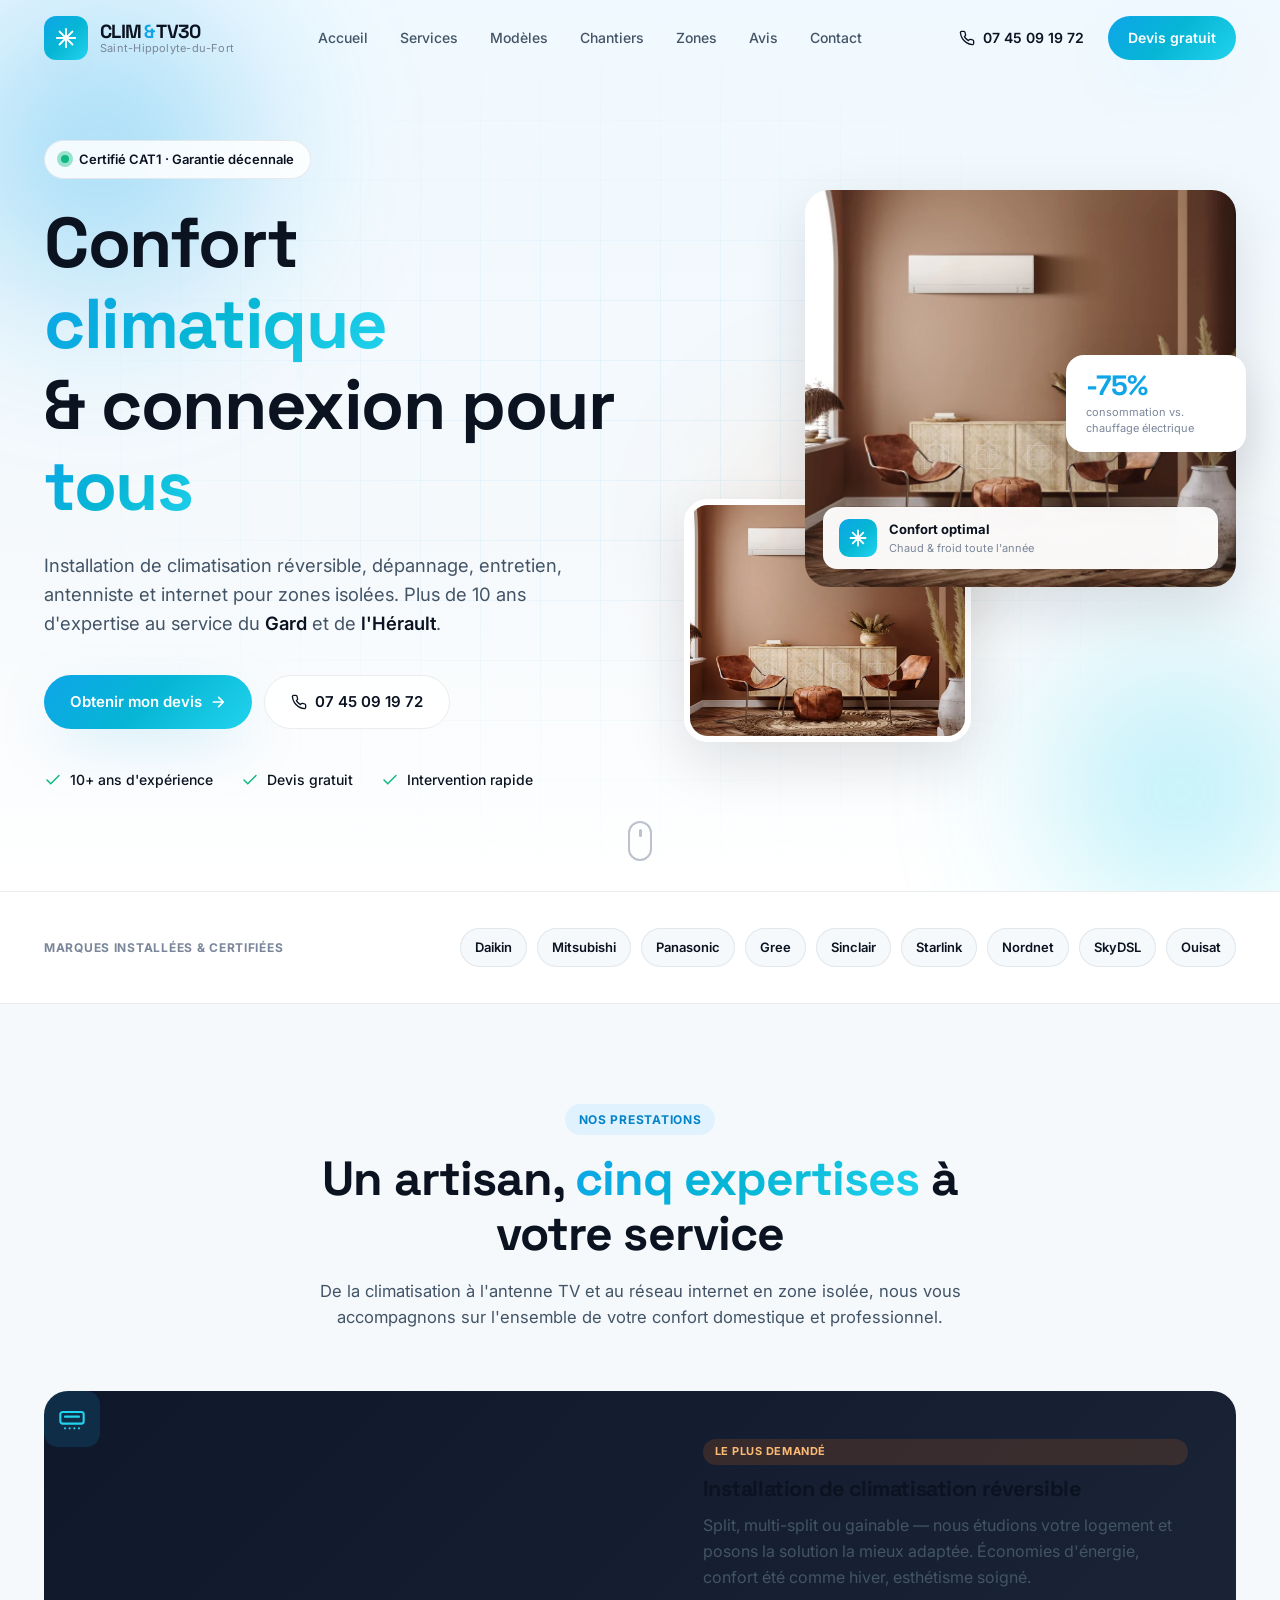
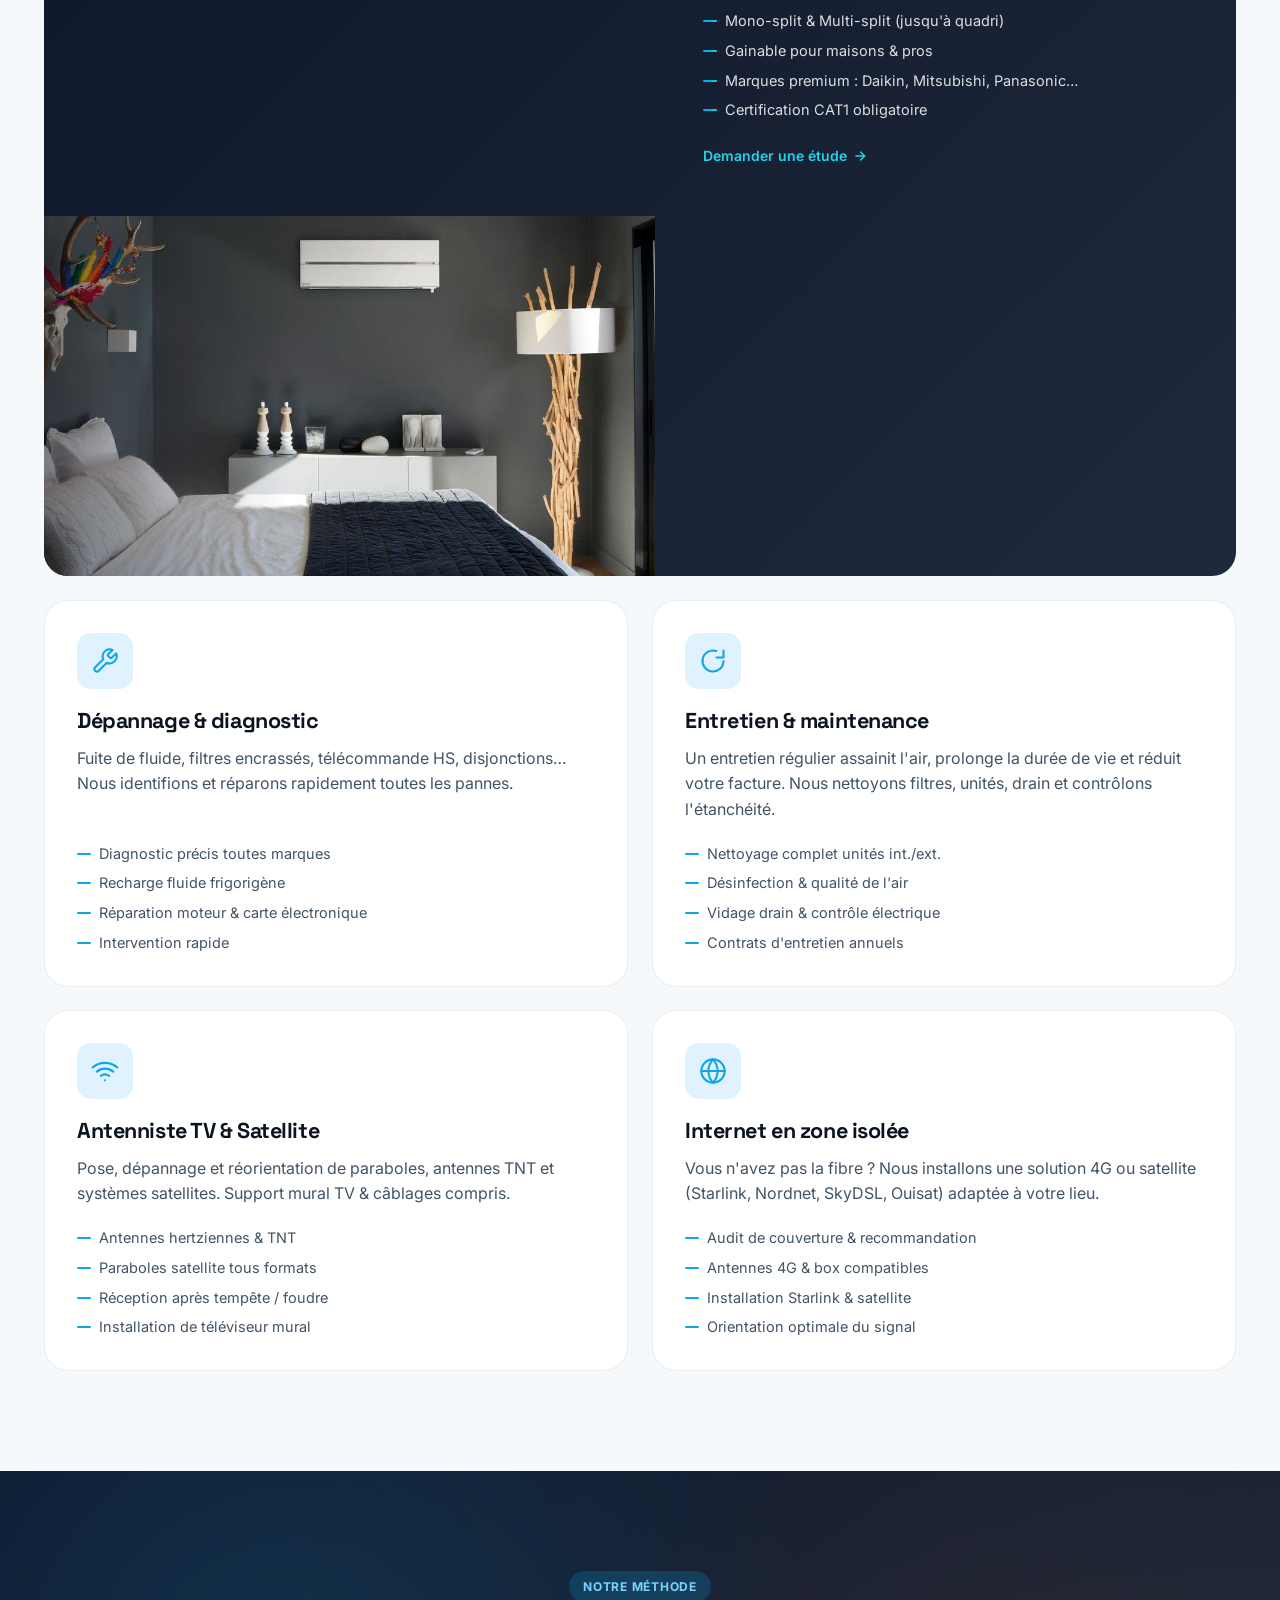
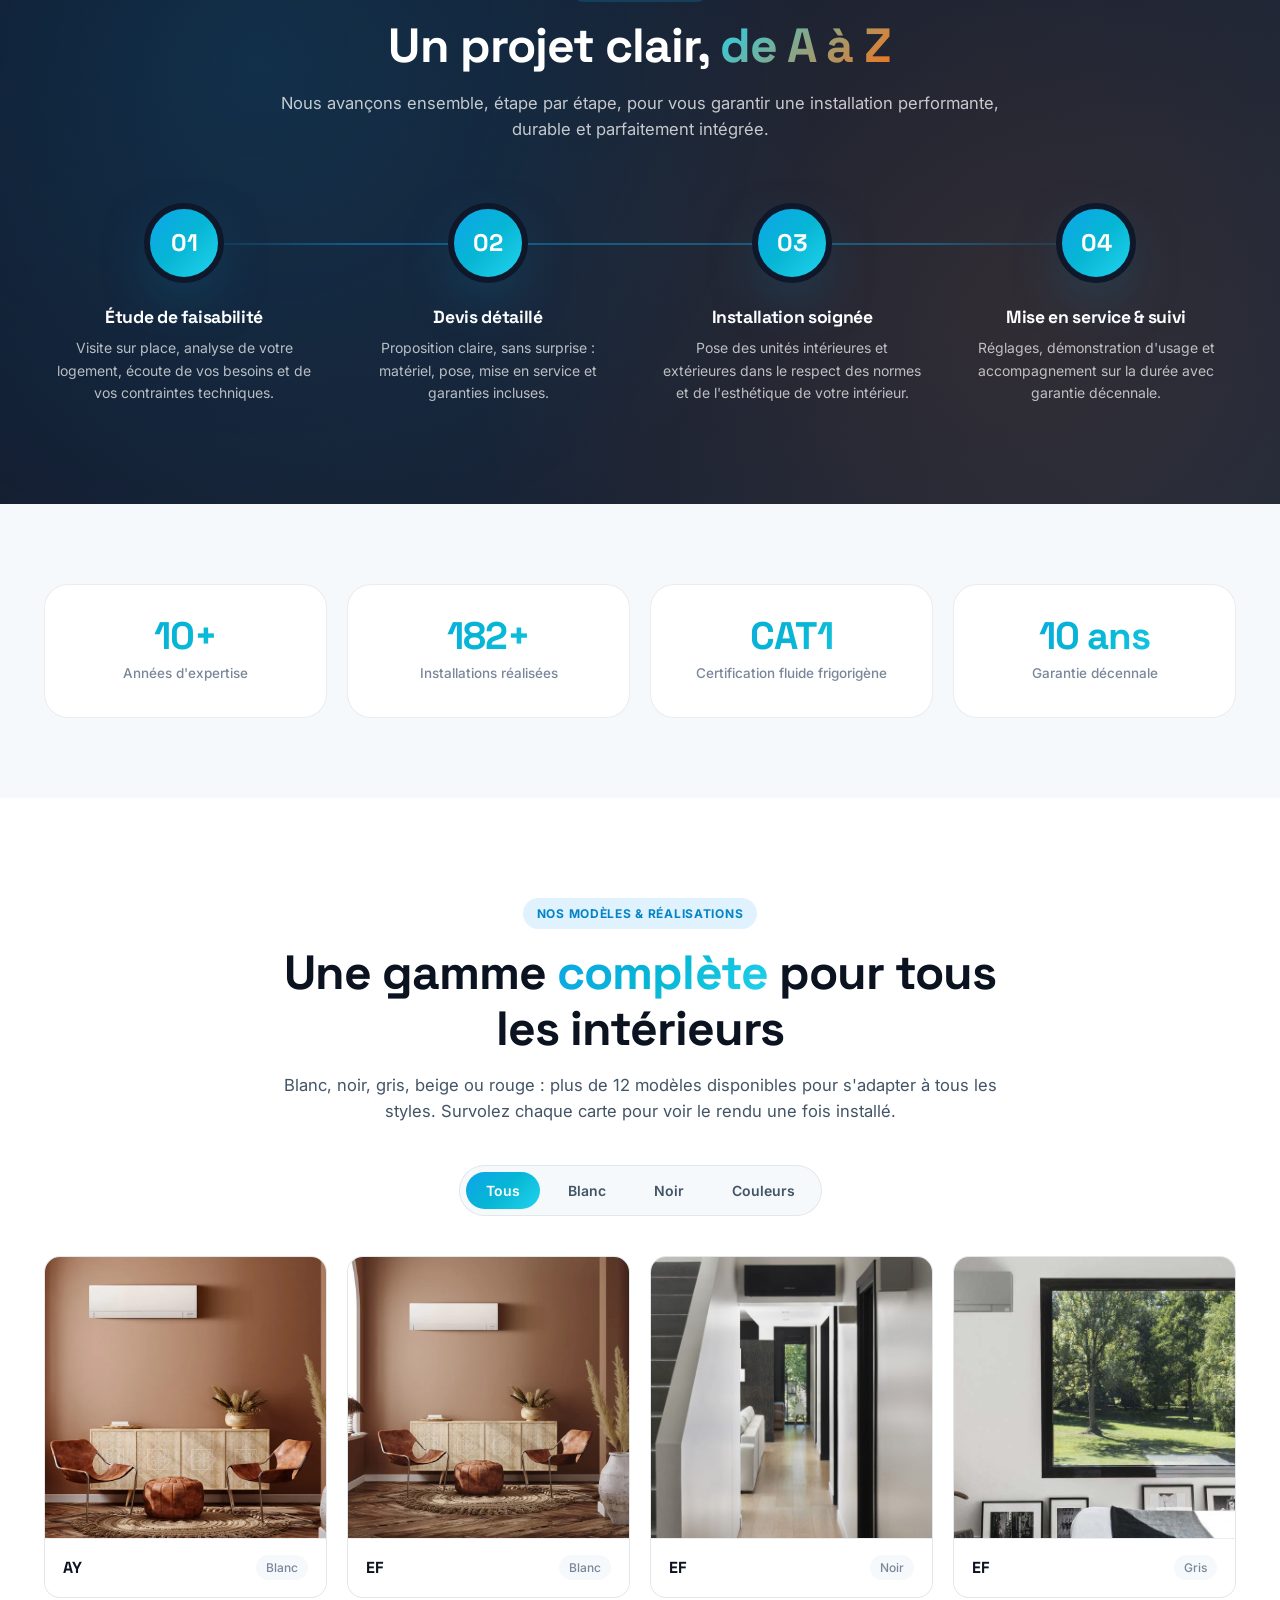
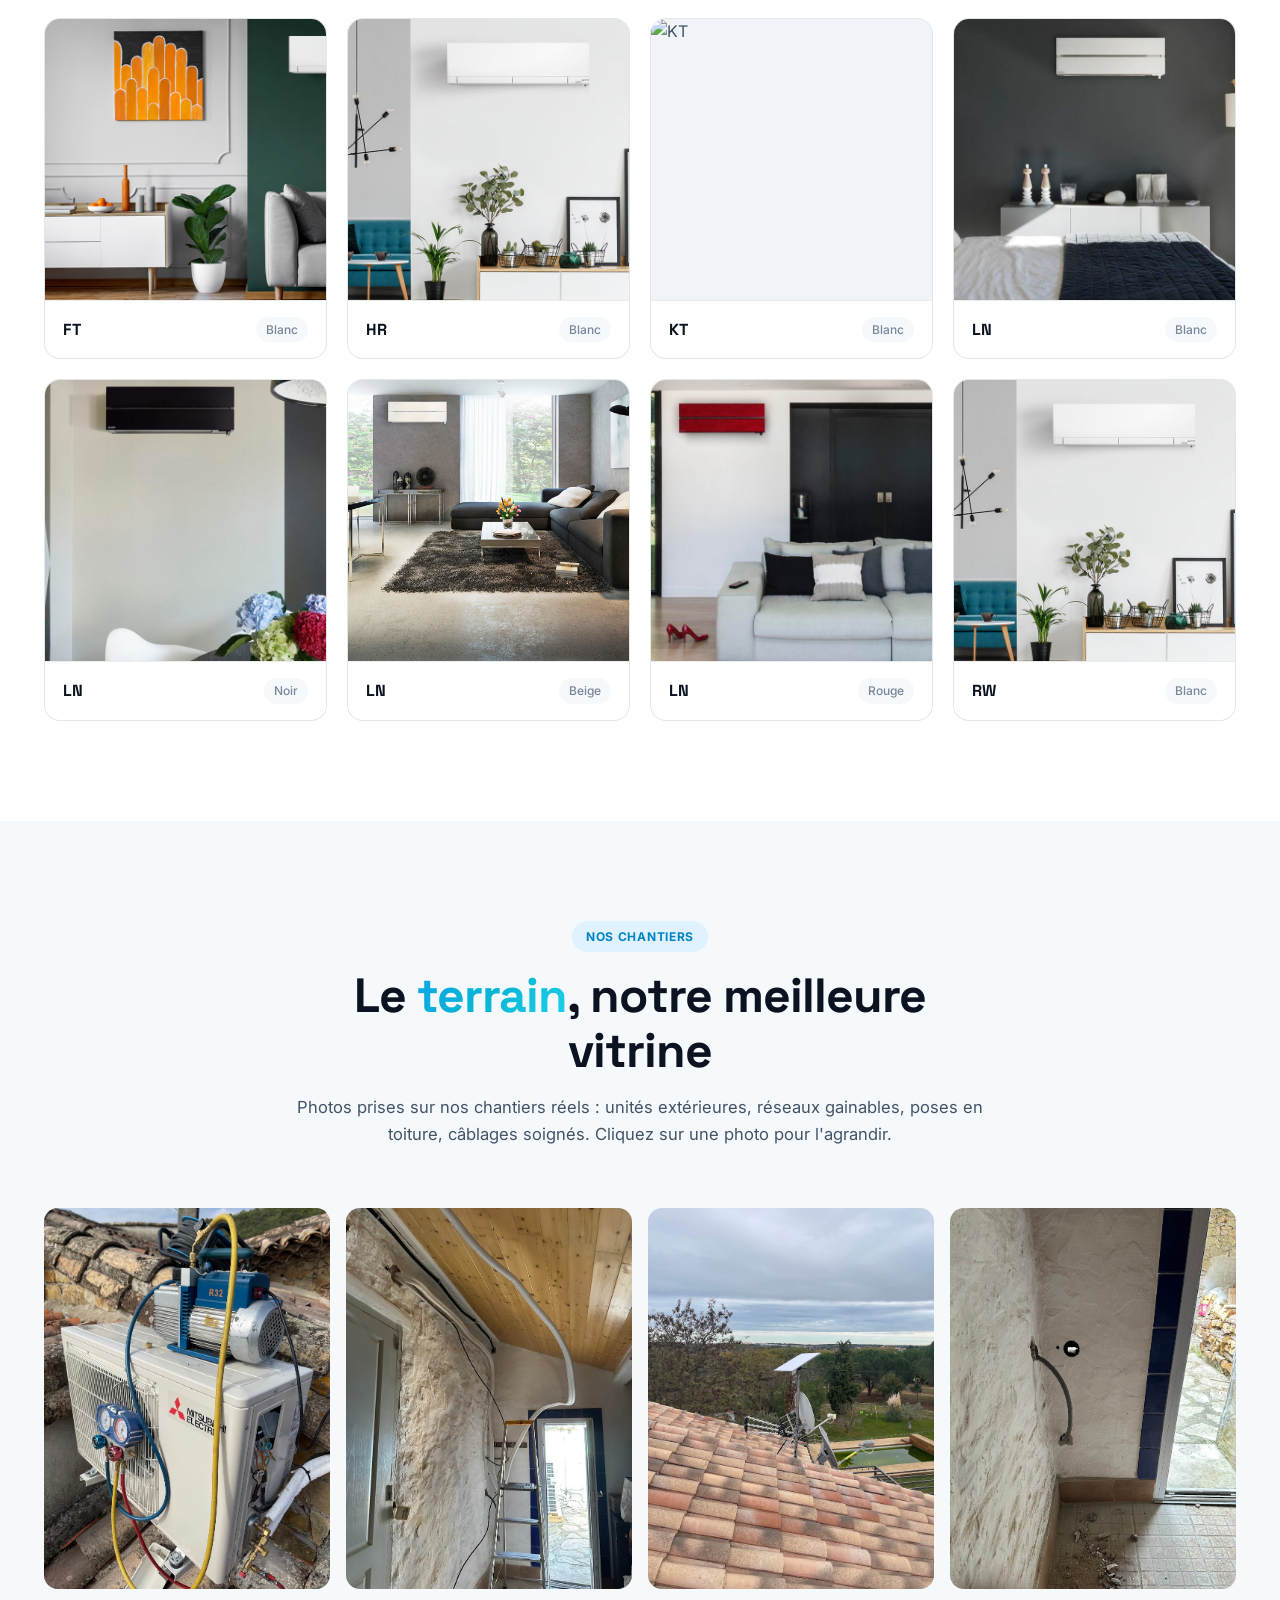
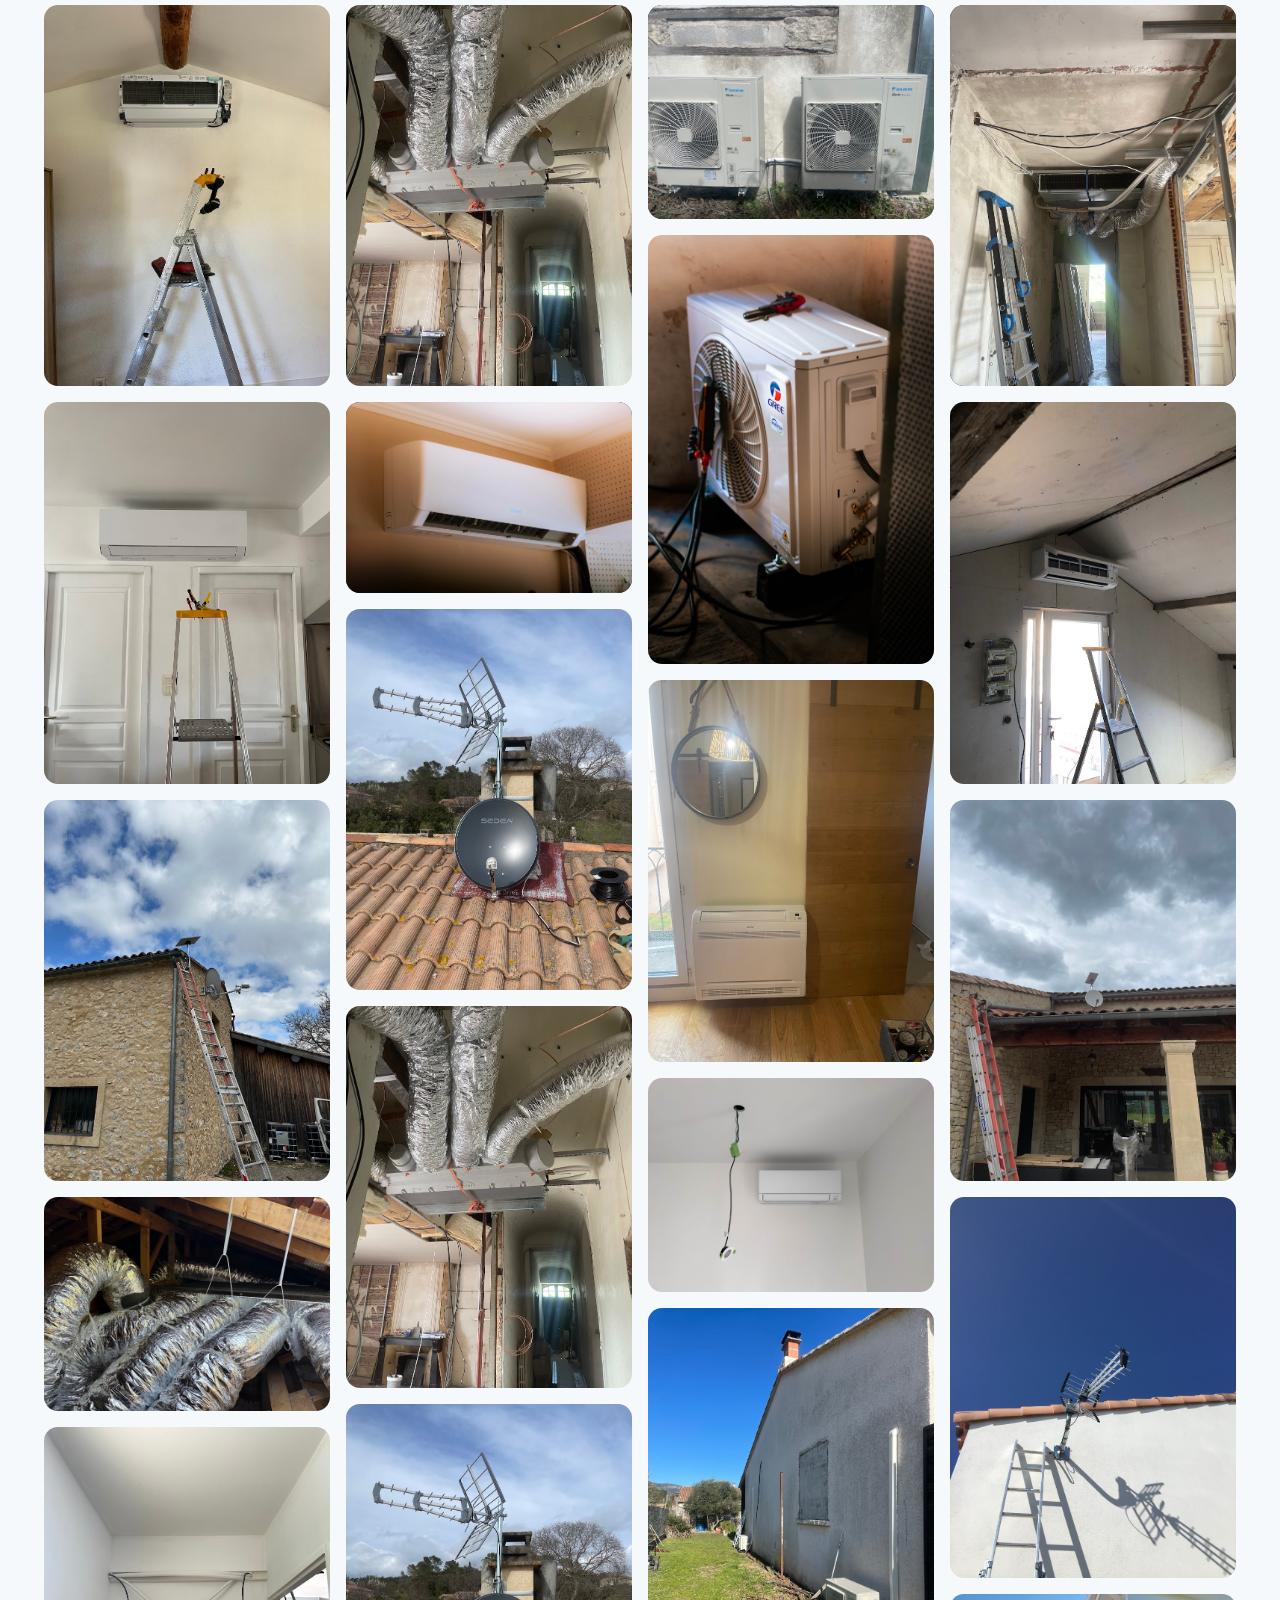
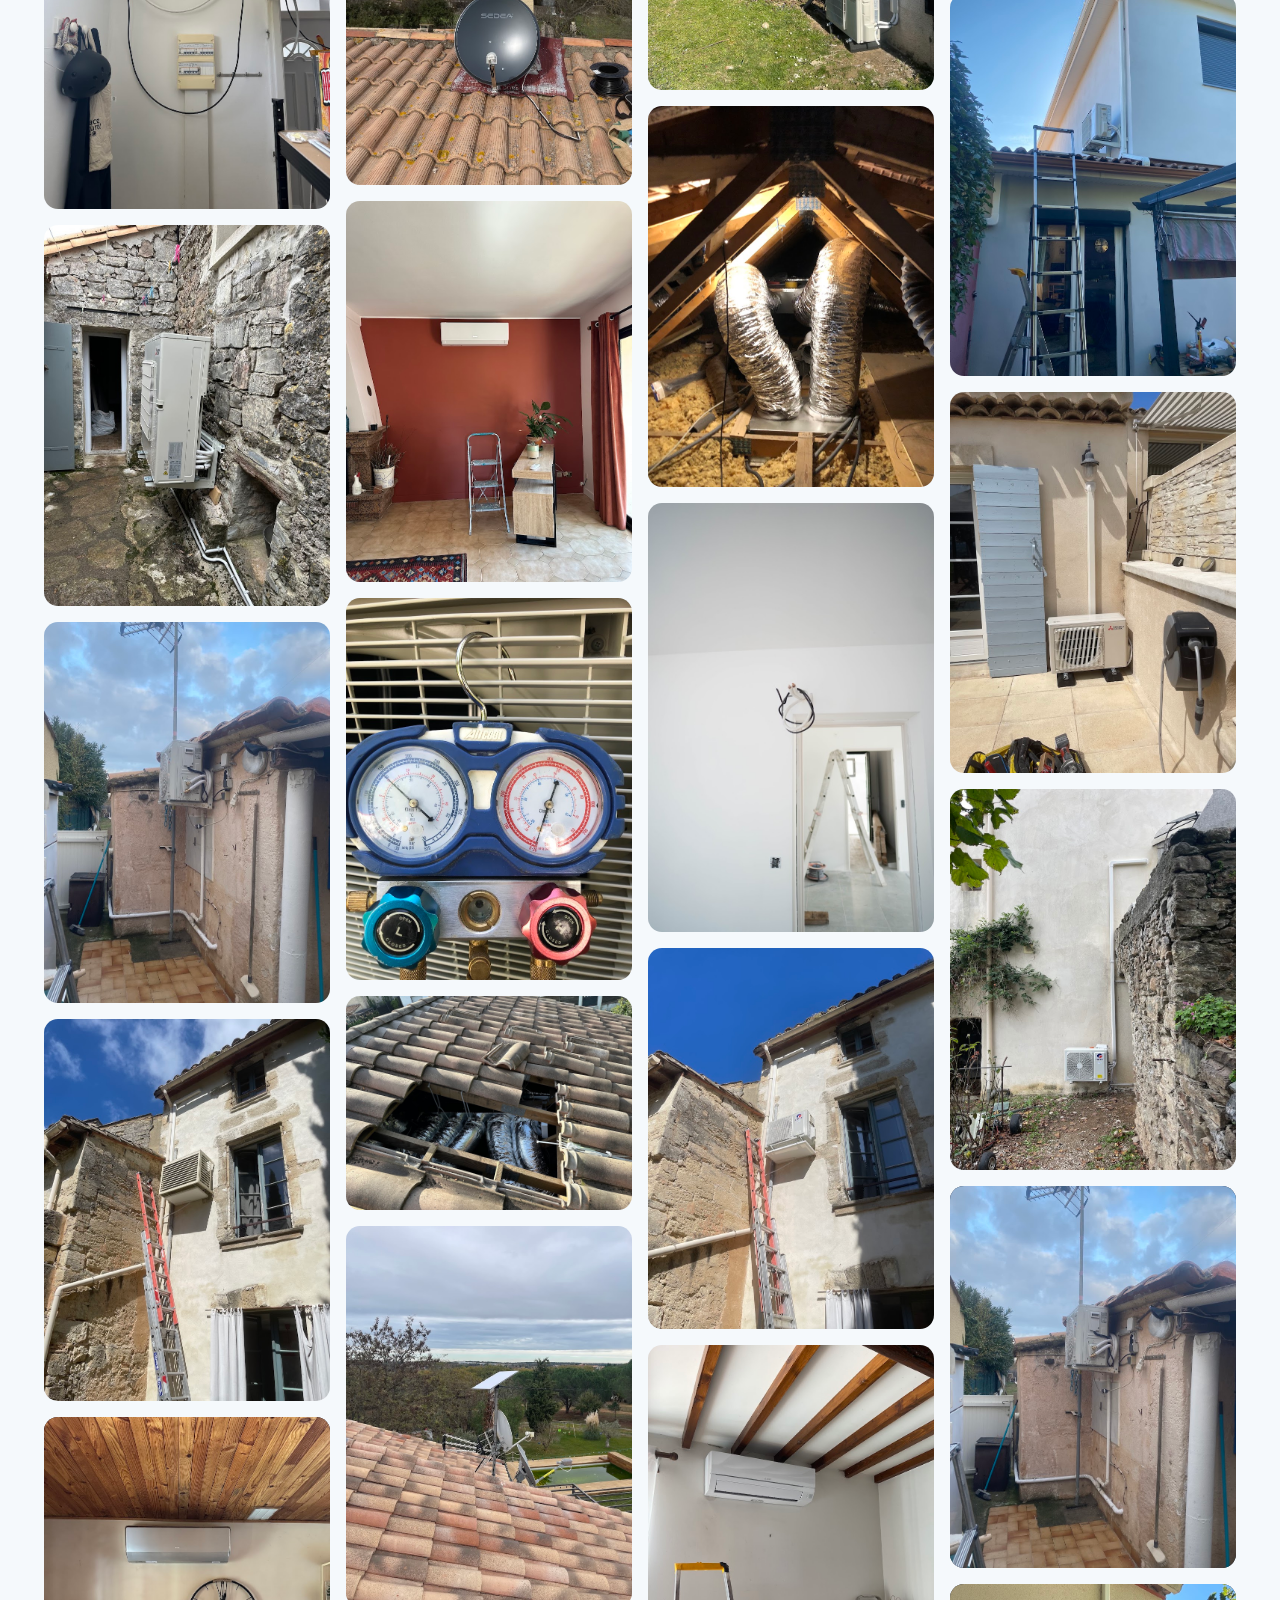
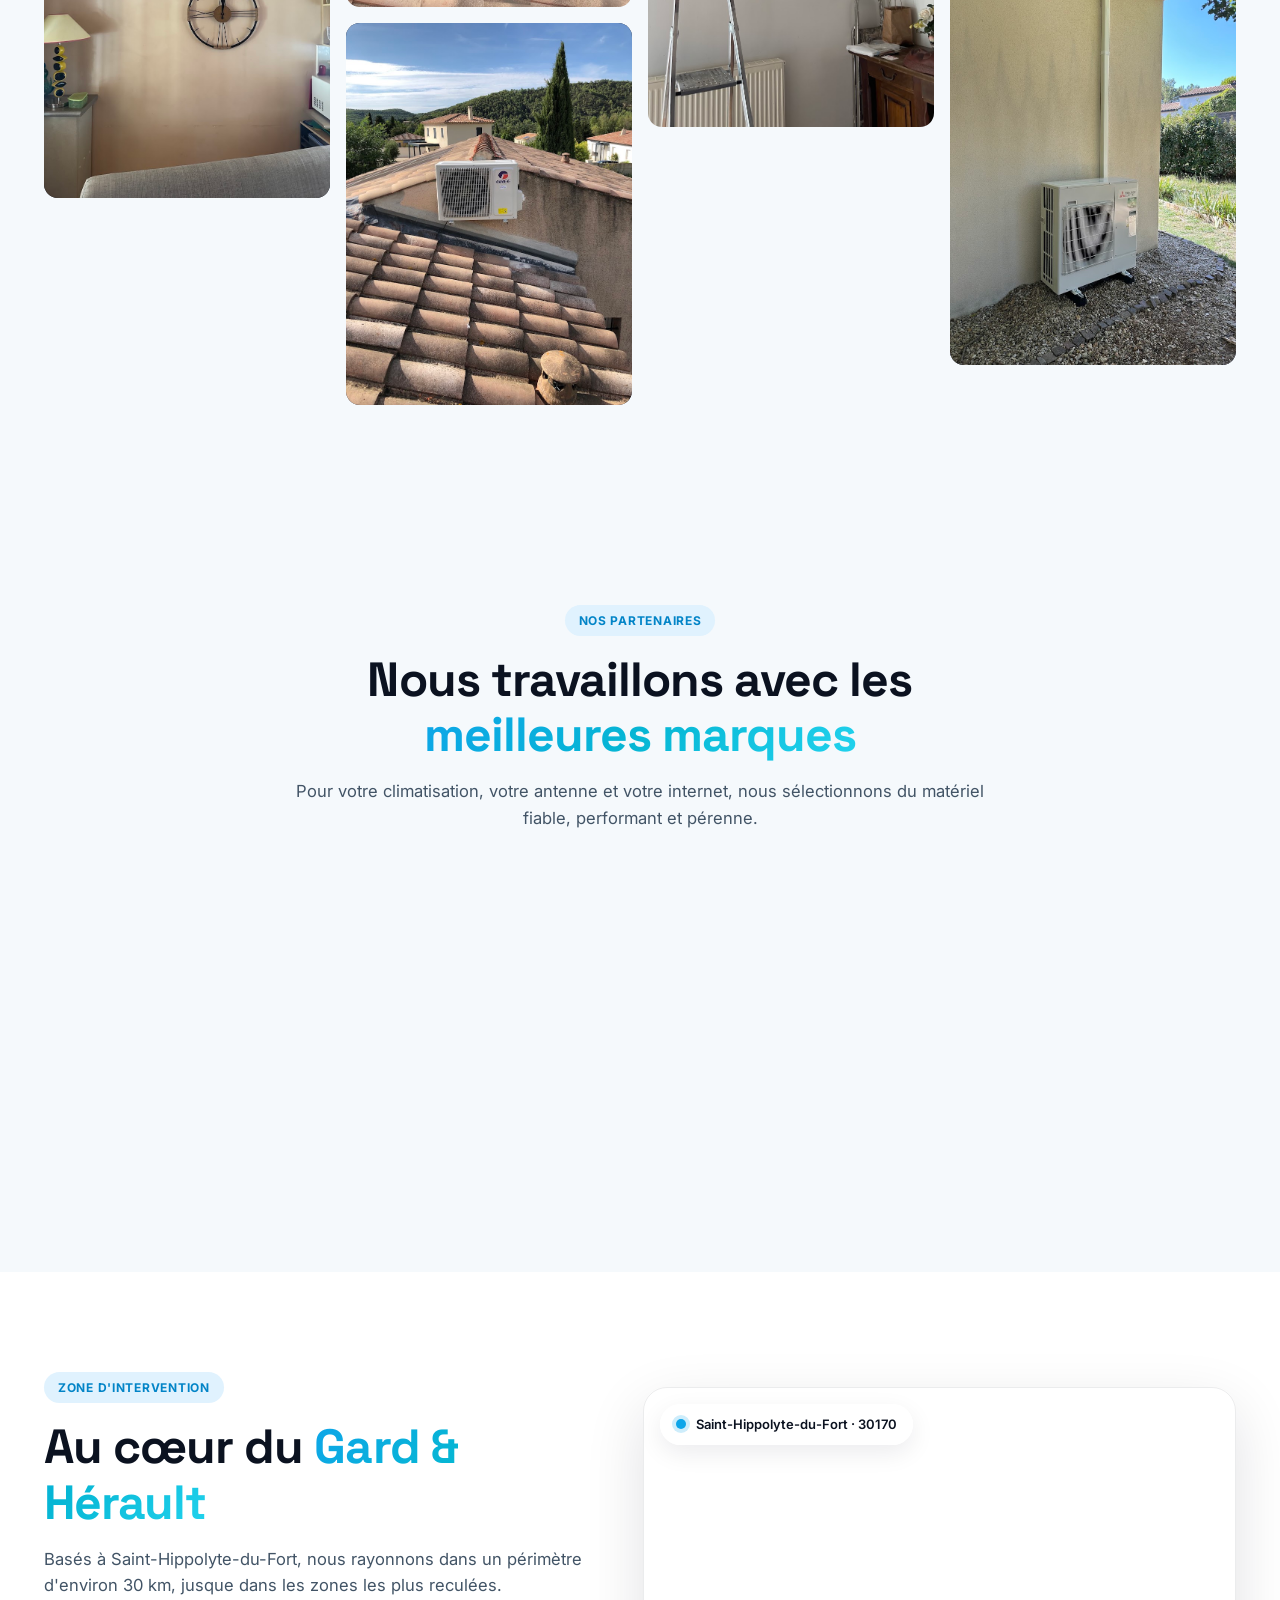
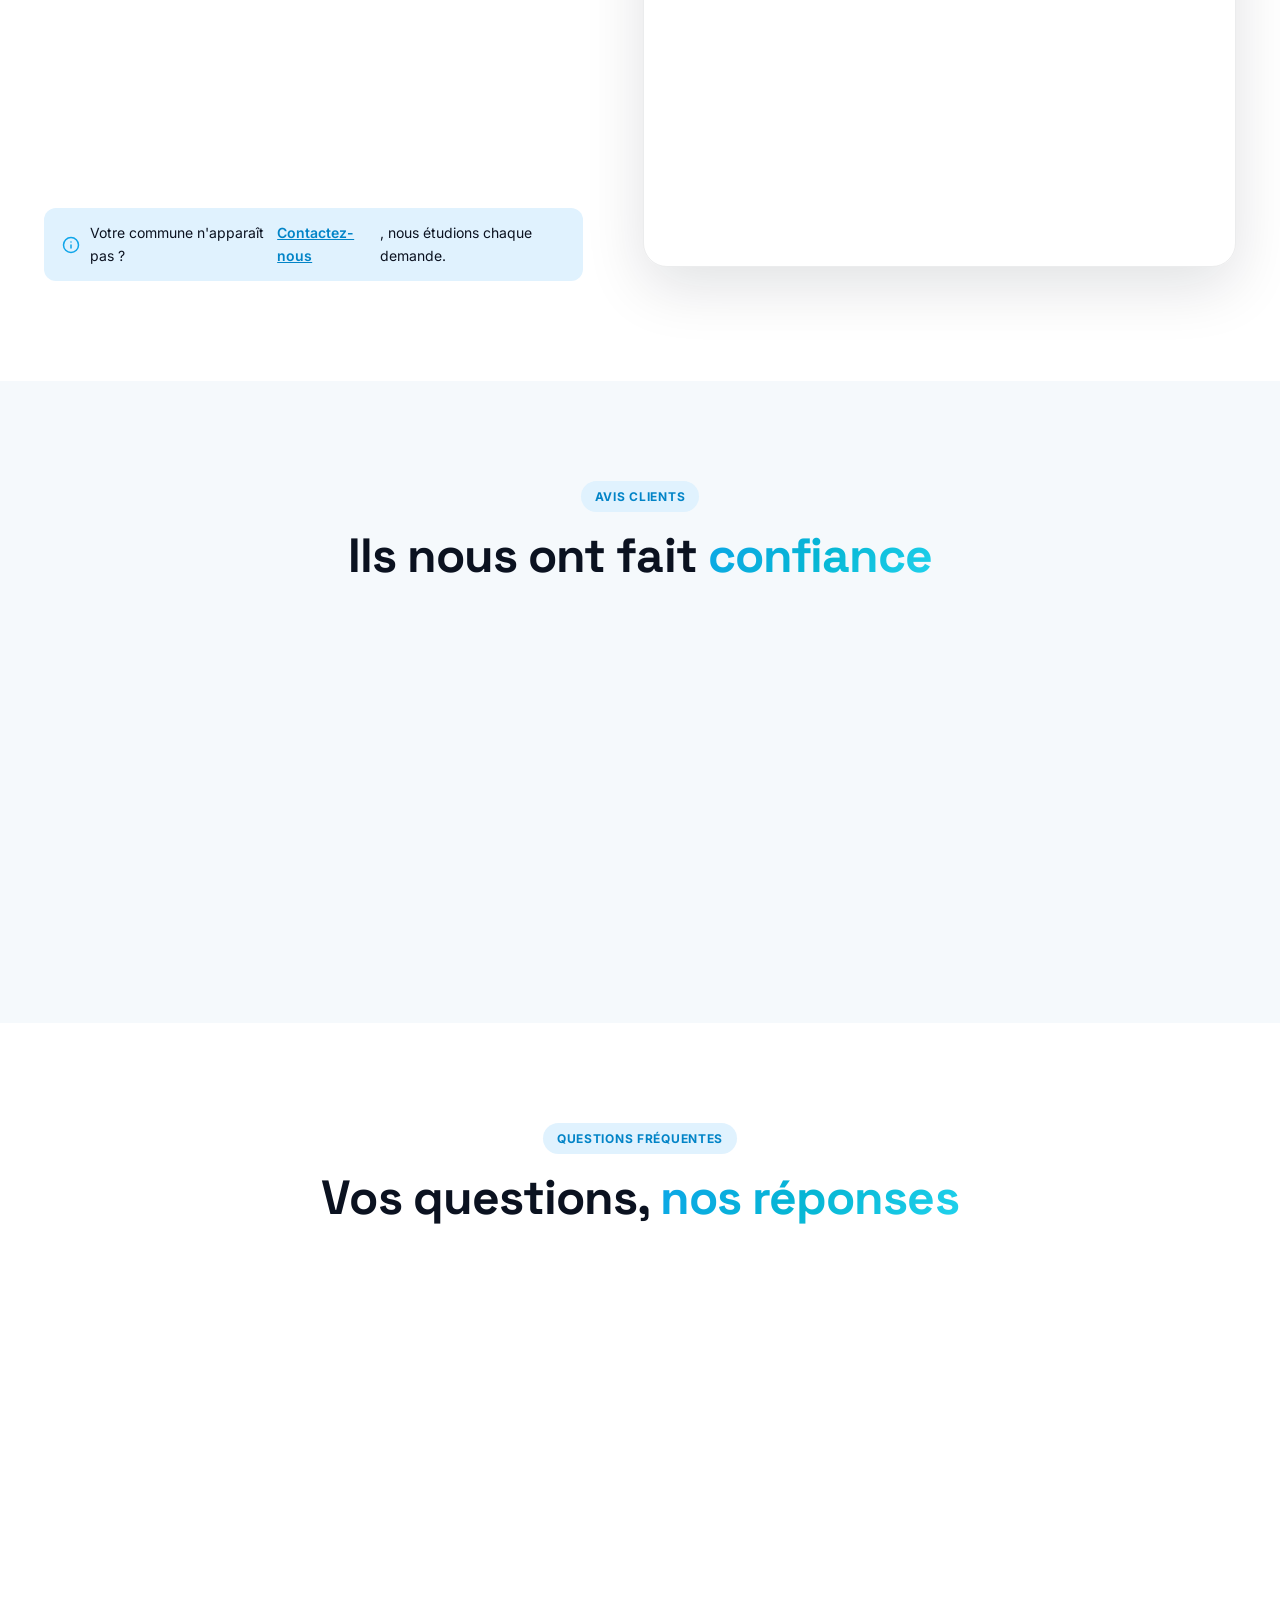
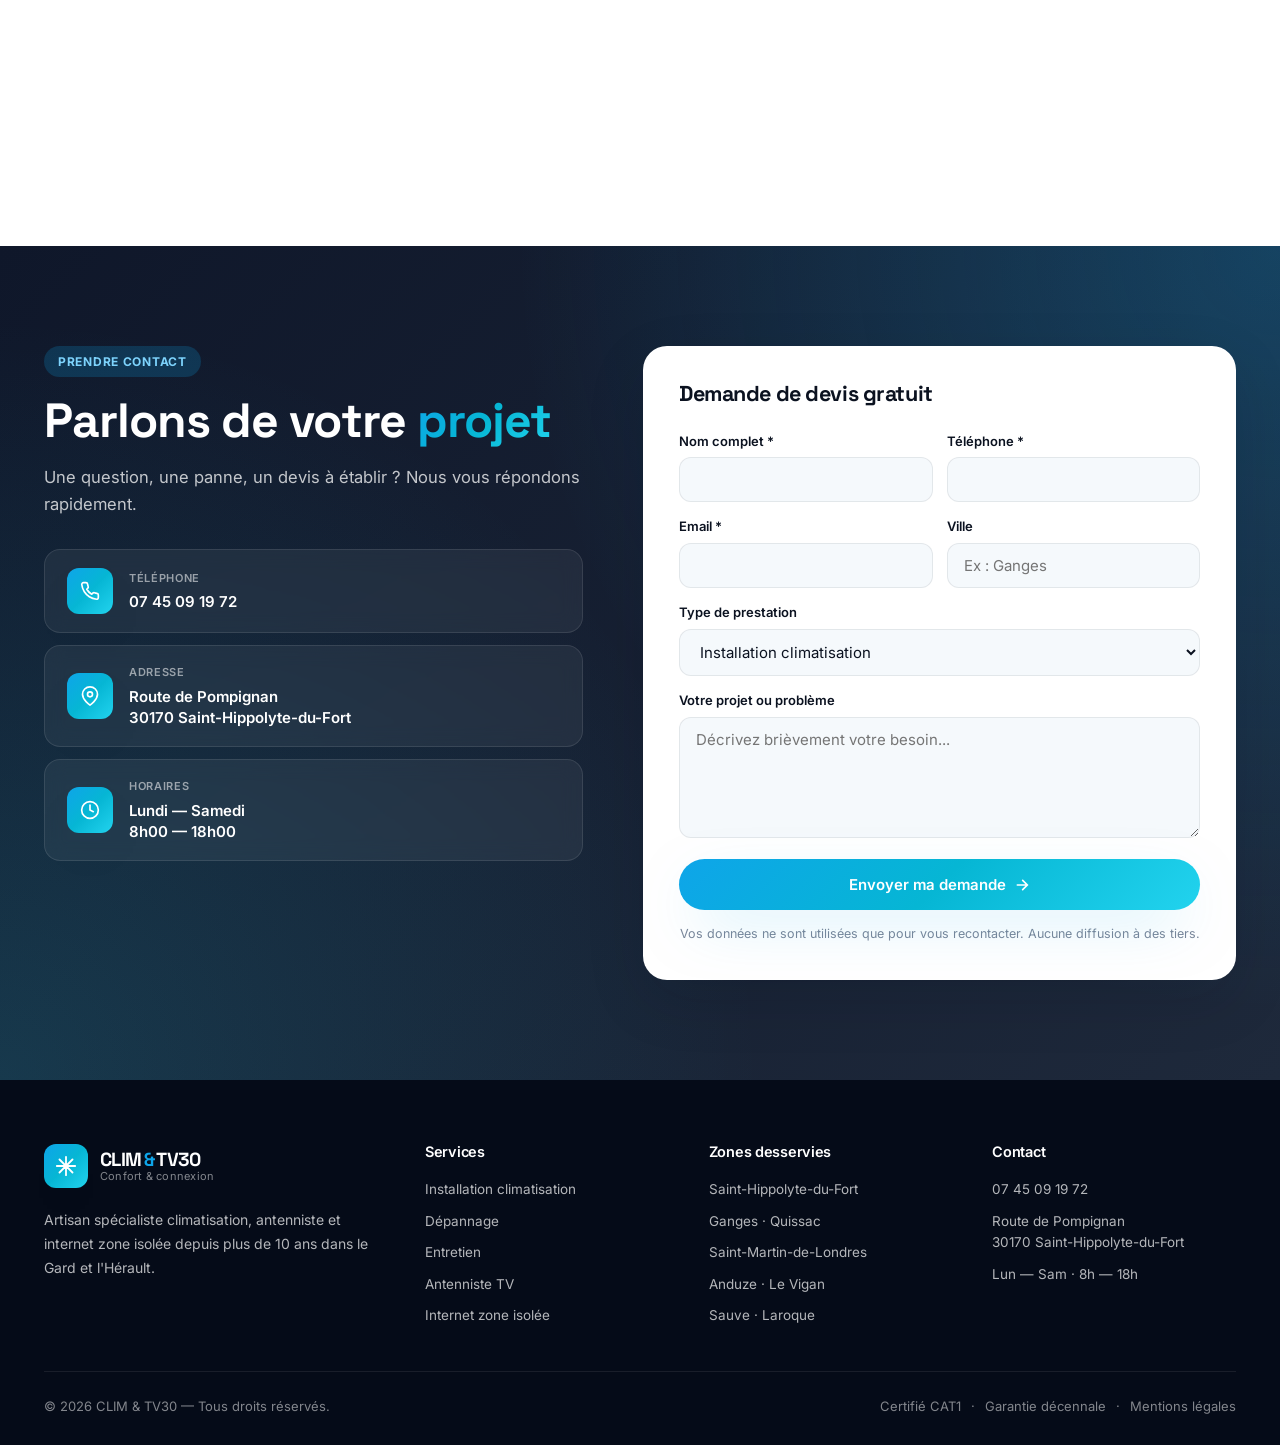
==== commit e317c8dc: "Fix design bugs & add project photos gallery - New "Modèles" section with 12 AC models (filter tabs," ====
--- a/index.html
+++ b/index.html
@@ -35,8 +35,8 @@
         <nav class="nav-menu" id="navMenu">
             <a href="#accueil">Accueil</a>
             <a href="#services">Services</a>
-            <a href="#processus">Processus</a>
-            <a href="#marques">Marques</a>
+            <a href="#modeles">Modèles</a>
+            <a href="#chantiers">Chantiers</a>
             <a href="#zones">Zones</a>
             <a href="#avis">Avis</a>
             <a href="#contact">Contact</a>
@@ -325,24 +325,186 @@
     </div>
 </section>
 
-<!-- ═══════════════ RÉALISATIONS / GALERIE ═══════════════ -->
-<section class="gallery">
+<!-- ═══════════════ MODÈLES / RÉALISATIONS ═══════════════ -->
+<section id="modeles" class="models">
     <div class="container">
         <div class="section-head">
-            <span class="eyebrow">Réalisations</span>
-            <h2 class="section-title">Des installations <em>soignées</em> et discrètes</h2>
-            <p class="section-lead">Chaque projet est unique : maisons anciennes, constructions modernes, locaux professionnels. Nous adaptons la pose à l'esthétique de votre lieu.</p>
-        </div>
-        <div class="gallery-grid">
-            <div class="gallery-item"><img src="images/clim-installee.jpg" alt="Installation salon" loading="lazy"></div>
-            <div class="gallery-item"><img src="images/clim-noir.jpg" alt="Climatisation noire design" loading="lazy"></div>
-            <div class="gallery-item"><img src="images/clim-salon.webp" alt="Salon climatisé" loading="lazy"></div>
-            <div class="gallery-item"><img src="images/clim-hero.webp" alt="Climatisation blanche" loading="lazy"></div>
-            <div class="gallery-item"><img src="images/clim-hr.jpg" alt="Installation HR" loading="lazy"></div>
-            <div class="gallery-item"><img src="images/clim-ft.jpg" alt="Installation FT" loading="lazy"></div>
-        </div>
-    </div>
-</section>
+            <span class="eyebrow">Nos modèles & réalisations</span>
+            <h2 class="section-title">Une gamme <em>complète</em> pour tous les intérieurs</h2>
+            <p class="section-lead">Blanc, noir, gris, beige ou rouge : plus de 12 modèles disponibles pour s'adapter à tous les styles. Survolez chaque carte pour voir le rendu une fois installé.</p>
+        </div>
+
+        <div class="models-tabs" id="modelsTabs">
+            <button class="model-tab active" data-filter="all">Tous</button>
+            <button class="model-tab" data-filter="blanc">Blanc</button>
+            <button class="model-tab" data-filter="noir">Noir</button>
+            <button class="model-tab" data-filter="couleur">Couleurs</button>
+        </div>
+
+        <div class="models-grid">
+            <article class="model-card" data-cat="blanc">
+                <div class="model-flip">
+                    <img class="model-front" src="images/models/ay-installee.webp" alt="AY installée" loading="lazy">
+                    <img class="model-back" src="images/models/ay-produit.webp" alt="AY produit" loading="lazy">
+                </div>
+                <div class="model-info"><span class="model-name">AY</span><span class="model-color">Blanc</span></div>
+            </article>
+
+            <article class="model-card" data-cat="blanc">
+                <div class="model-flip">
+                    <img class="model-front" src="images/models/ef-blanc-installee.webp" alt="EF Blanc installée" loading="lazy">
+                    <img class="model-back" src="images/models/ef-blanc-produit.webp" alt="EF Blanc produit" loading="lazy">
+                </div>
+                <div class="model-info"><span class="model-name">EF</span><span class="model-color">Blanc</span></div>
+            </article>
+
+            <article class="model-card" data-cat="noir">
+                <div class="model-flip">
+                    <img class="model-front" src="images/models/ef-noir-installee.jpg" alt="EF Noir installée" loading="lazy">
+                    <img class="model-back" src="images/models/ef-noir-produit.webp" alt="EF Noir produit" loading="lazy">
+                </div>
+                <div class="model-info"><span class="model-name">EF</span><span class="model-color">Noir</span></div>
+            </article>
+
+            <article class="model-card" data-cat="couleur">
+                <div class="model-flip">
+                    <img class="model-front" src="images/models/ef-gris-installee.jpg" alt="EF Gris installée" loading="lazy">
+                    <img class="model-back" src="images/models/ef-gris-produit.webp" alt="EF Gris produit" loading="lazy">
+                </div>
+                <div class="model-info"><span class="model-name">EF</span><span class="model-color">Gris</span></div>
+            </article>
+
+            <article class="model-card" data-cat="blanc">
+                <div class="model-flip">
+                    <img class="model-front" src="images/models/ft-installee.jpg" alt="FT installée" loading="lazy">
+                    <img class="model-back" src="images/models/ft-produit.webp" alt="FT produit" loading="lazy">
+                </div>
+                <div class="model-info"><span class="model-name">FT</span><span class="model-color">Blanc</span></div>
+            </article>
+
+            <article class="model-card" data-cat="blanc">
+                <div class="model-flip">
+                    <img class="model-front" src="images/models/hr-installee.jpg" alt="HR installée" loading="lazy">
+                    <img class="model-back" src="images/models/hr-produit.webp" alt="HR produit" loading="lazy">
+                </div>
+                <div class="model-info"><span class="model-name">HR</span><span class="model-color">Blanc</span></div>
+            </article>
+
+            <article class="model-card" data-cat="blanc">
+                <div class="model-flip">
+                    <img class="model-front" src="images/models/kt-produit.webp" alt="KT" loading="lazy">
+                    <img class="model-back" src="images/models/kt-produit.webp" alt="KT" loading="lazy">
+                </div>
+                <div class="model-info"><span class="model-name">KT</span><span class="model-color">Blanc</span></div>
+            </article>
+
+            <article class="model-card" data-cat="blanc">
+                <div class="model-flip">
+                    <img class="model-front" src="images/models/ln-blanc-installee.jpg" alt="LN Blanc installée" loading="lazy">
+                    <img class="model-back" src="images/models/ln-blanc-produit.webp" alt="LN Blanc produit" loading="lazy">
+                </div>
+                <div class="model-info"><span class="model-name">LN</span><span class="model-color">Blanc</span></div>
+            </article>
+
+            <article class="model-card" data-cat="noir">
+                <div class="model-flip">
+                    <img class="model-front" src="images/models/ln-noir-installee.jpg" alt="LN Noir installée" loading="lazy">
+                    <img class="model-back" src="images/models/ln-noir-produit.webp" alt="LN Noir produit" loading="lazy">
+                </div>
+                <div class="model-info"><span class="model-name">LN</span><span class="model-color">Noir</span></div>
+            </article>
+
+            <article class="model-card" data-cat="couleur">
+                <div class="model-flip">
+                    <img class="model-front" src="images/models/ln-beige-installee.jpg" alt="LN Beige installée" loading="lazy">
+                    <img class="model-back" src="images/models/ln-beige-produit.webp" alt="LN Beige produit" loading="lazy">
+                </div>
+                <div class="model-info"><span class="model-name">LN</span><span class="model-color">Beige</span></div>
+            </article>
+
+            <article class="model-card" data-cat="couleur">
+                <div class="model-flip">
+                    <img class="model-front" src="images/models/ln-rouge-installee.jpg" alt="LN Rouge installée" loading="lazy">
+                    <img class="model-back" src="images/models/ln-rouge-produit.webp" alt="LN Rouge produit" loading="lazy">
+                </div>
+                <div class="model-info"><span class="model-name">LN</span><span class="model-color">Rouge</span></div>
+            </article>
+
+            <article class="model-card" data-cat="blanc">
+                <div class="model-flip">
+                    <img class="model-front" src="images/models/rw-installee.jpg" alt="RW installée" loading="lazy">
+                    <img class="model-back" src="images/models/rw-produit.webp" alt="RW produit" loading="lazy">
+                </div>
+                <div class="model-info"><span class="model-name">RW</span><span class="model-color">Blanc</span></div>
+            </article>
+        </div>
+    </div>
+</section>
+
+<!-- ═══════════════ CHANTIERS ═══════════════ -->
+<section id="chantiers" class="chantiers">
+    <div class="container">
+        <div class="section-head">
+            <span class="eyebrow">Nos chantiers</span>
+            <h2 class="section-title">Le <em>terrain</em>, notre meilleure vitrine</h2>
+            <p class="section-lead">Photos prises sur nos chantiers réels : unités extérieures, réseaux gainables, poses en toiture, câblages soignés. Cliquez sur une photo pour l'agrandir.</p>
+        </div>
+        <div class="chantiers-grid">
+            <figure class="chantier-item"><img src="images/1.jpg" alt="Chantier CLIM & TV30" loading="lazy"></figure>
+            <figure class="chantier-item"><img src="images/2.jpg" alt="Chantier CLIM & TV30" loading="lazy"></figure>
+            <figure class="chantier-item"><img src="images/3.jpg" alt="Chantier CLIM & TV30" loading="lazy"></figure>
+            <figure class="chantier-item"><img src="images/4.jpg" alt="Chantier CLIM & TV30" loading="lazy"></figure>
+            <figure class="chantier-item"><img src="images/5.jpg" alt="Chantier CLIM & TV30" loading="lazy"></figure>
+            <figure class="chantier-item"><img src="images/6.jpg" alt="Chantier CLIM & TV30" loading="lazy"></figure>
+            <figure class="chantier-item"><img src="images/7.jpg" alt="Chantier CLIM & TV30" loading="lazy"></figure>
+            <figure class="chantier-item"><img src="images/8.jpg" alt="Chantier CLIM & TV30" loading="lazy"></figure>
+            <figure class="chantier-item"><img src="images/9.jpg" alt="Chantier CLIM & TV30" loading="lazy"></figure>
+            <figure class="chantier-item"><img src="images/10.jpg" alt="Chantier CLIM & TV30" loading="lazy"></figure>
+            <figure class="chantier-item"><img src="images/11.jpg" alt="Chantier CLIM & TV30" loading="lazy"></figure>
+            <figure class="chantier-item"><img src="images/12.jpg" alt="Chantier CLIM & TV30" loading="lazy"></figure>
+            <figure class="chantier-item"><img src="images/13.jpg" alt="Chantier CLIM & TV30" loading="lazy"></figure>
+            <figure class="chantier-item"><img src="images/14.jpg" alt="Chantier CLIM & TV30" loading="lazy"></figure>
+            <figure class="chantier-item"><img src="images/15.jpg" alt="Chantier CLIM & TV30" loading="lazy"></figure>
+            <figure class="chantier-item"><img src="images/16.jpg" alt="Chantier CLIM & TV30" loading="lazy"></figure>
+            <figure class="chantier-item"><img src="images/17.jpg" alt="Chantier CLIM & TV30" loading="lazy"></figure>
+            <figure class="chantier-item"><img src="images/18.jpg" alt="Chantier CLIM & TV30" loading="lazy"></figure>
+            <figure class="chantier-item"><img src="images/19.jpg" alt="Chantier CLIM & TV30" loading="lazy"></figure>
+            <figure class="chantier-item"><img src="images/20.jpg" alt="Chantier CLIM & TV30" loading="lazy"></figure>
+            <figure class="chantier-item"><img src="images/21.jpg" alt="Chantier CLIM & TV30" loading="lazy"></figure>
+            <figure class="chantier-item"><img src="images/22.jpg" alt="Chantier CLIM & TV30" loading="lazy"></figure>
+            <figure class="chantier-item"><img src="images/23.jpg" alt="Chantier CLIM & TV30" loading="lazy"></figure>
+            <figure class="chantier-item"><img src="images/24.jpg" alt="Chantier CLIM & TV30" loading="lazy"></figure>
+            <figure class="chantier-item"><img src="images/25.jpg" alt="Chantier CLIM & TV30" loading="lazy"></figure>
+            <figure class="chantier-item"><img src="images/27.jpg" alt="Chantier CLIM & TV30" loading="lazy"></figure>
+            <figure class="chantier-item"><img src="images/28.jpg" alt="Chantier CLIM & TV30" loading="lazy"></figure>
+            <figure class="chantier-item"><img src="images/29.jpg" alt="Chantier CLIM & TV30" loading="lazy"></figure>
+            <figure class="chantier-item"><img src="images/30.jpg" alt="Chantier CLIM & TV30" loading="lazy"></figure>
+            <figure class="chantier-item"><img src="images/33.jpg" alt="Chantier CLIM & TV30" loading="lazy"></figure>
+            <figure class="chantier-item"><img src="images/34.jpg" alt="Chantier CLIM & TV30" loading="lazy"></figure>
+            <figure class="chantier-item"><img src="images/35.jpg" alt="Chantier CLIM & TV30" loading="lazy"></figure>
+            <figure class="chantier-item"><img src="images/36.jpg" alt="Chantier CLIM & TV30" loading="lazy"></figure>
+            <figure class="chantier-item"><img src="images/37.jpg" alt="Chantier CLIM & TV30" loading="lazy"></figure>
+            <figure class="chantier-item"><img src="images/38.jpg" alt="Chantier CLIM & TV30" loading="lazy"></figure>
+            <figure class="chantier-item"><img src="images/39.jpg" alt="Chantier CLIM & TV30" loading="lazy"></figure>
+            <figure class="chantier-item"><img src="images/40.jpg" alt="Chantier CLIM & TV30" loading="lazy"></figure>
+            <figure class="chantier-item"><img src="images/41.jpg" alt="Chantier CLIM & TV30" loading="lazy"></figure>
+            <figure class="chantier-item"><img src="images/42.jpg" alt="Chantier CLIM & TV30" loading="lazy"></figure>
+            <figure class="chantier-item"><img src="images/43.jpg" alt="Chantier CLIM & TV30" loading="lazy"></figure>
+            <figure class="chantier-item"><img src="images/unnamed.jpg" alt="Chantier CLIM & TV30" loading="lazy"></figure>
+        </div>
+    </div>
+</section>
+
+<!-- Lightbox -->
+<div class="lightbox" id="lightbox" aria-hidden="true">
+    <button class="lightbox-close" id="lbClose" aria-label="Fermer">×</button>
+    <button class="lightbox-nav lightbox-prev" id="lbPrev" aria-label="Précédent">‹</button>
+    <button class="lightbox-nav lightbox-next" id="lbNext" aria-label="Suivant">›</button>
+    <div class="lightbox-content">
+        <img id="lbImage" src="" alt="">
+        <div class="lightbox-counter" id="lbCounter"></div>
+    </div>
+</div>
 
 <!-- ═══════════════ MARQUES ═══════════════ -->
 <section id="marques" class="brands">
@@ -404,12 +566,12 @@
             </div>
             <div class="zones-map">
                 <iframe
-                    src="https://www.openstreetmap.org/export/embed.html?bbox=3.55%2C43.75%2C4.10%2C44.05&layer=mapnik&marker=43.9670%2C3.8590"
+                    src="https://www.openstreetmap.org/export/embed.html?bbox=3.45%2C43.75%2C4.20%2C44.10&amp;layer=mapnik&amp;marker=43.9670%2C3.8590"
                     loading="lazy"
                     title="Carte de la zone d'intervention"></iframe>
-                <div class="zones-map-pin">
-                    <div class="pin-dot"></div>
-                    <div class="pin-label">Saint-Hippolyte-du-Fort</div>
+                <div class="map-legend">
+                    <div class="map-legend-dot"></div>
+                    Saint-Hippolyte-du-Fort · 30170
                 </div>
             </div>
         </div>
--- a/styles.css
+++ b/styles.css
@@ -1,7 +1,7 @@
 /* ═══════════════ RESET & TOKENS ═══════════════ */
 *,*::before,*::after{box-sizing:border-box;margin:0;padding:0}
-html{scroll-behavior:smooth;-webkit-text-size-adjust:100%}
-body{font-family:'Inter',system-ui,-apple-system,sans-serif;font-size:16px;line-height:1.6;color:var(--text);background:var(--bg);overflow-x:hidden;-webkit-font-smoothing:antialiased}
+html{scroll-behavior:smooth;-webkit-text-size-adjust:100%;overflow-x:hidden}
+body{font-family:'Inter',system-ui,-apple-system,sans-serif;font-size:16px;line-height:1.6;color:var(--text);background:var(--bg);overflow-x:hidden;-webkit-font-smoothing:antialiased;min-width:320px}
 img{max-width:100%;display:block;height:auto}
 a{color:inherit;text-decoration:none;transition:color .2s ease}
 button{font-family:inherit;cursor:pointer;border:none;background:none}
@@ -27,7 +27,6 @@
 
     --gradient-cool:linear-gradient(135deg,#0EA5E9 0%,#06B6D4 50%,#22D3EE 100%);
     --gradient-dark:linear-gradient(135deg,#0F172A 0%,#1E293B 100%);
-    --gradient-glow:radial-gradient(circle at 30% 20%,rgba(14,165,233,.35) 0%,transparent 60%);
 
     --shadow-sm:0 2px 8px rgba(11,18,32,.04);
     --shadow-md:0 8px 24px rgba(11,18,32,.08);
@@ -40,230 +39,298 @@
     --radius-xl:32px;
 }
 
-.container{max-width:1240px;margin:0 auto;padding:0 24px}
+.container{max-width:1240px;margin:0 auto;padding:0 24px;width:100%}
 
 /* ═══════════════ BUTTONS ═══════════════ */
-.btn{display:inline-flex;align-items:center;gap:8px;padding:14px 26px;border-radius:999px;font-weight:600;font-size:15px;transition:all .3s cubic-bezier(.4,0,.2,1);white-space:nowrap;cursor:pointer;position:relative;overflow:hidden}
+.btn{display:inline-flex;align-items:center;gap:8px;padding:14px 26px;border-radius:999px;font-weight:600;font-size:15px;transition:all .3s cubic-bezier(.4,0,.2,1);white-space:nowrap;cursor:pointer;position:relative;overflow:hidden;text-decoration:none;border:none}
 .btn-primary{background:var(--gradient-cool);color:#fff;box-shadow:var(--shadow-glow)}
-.btn-primary:hover{transform:translateY(-2px);box-shadow:0 25px 70px -20px rgba(14,165,233,.7)}
-.btn-primary::after{content:'';position:absolute;top:0;left:-100%;width:100%;height:100%;background:linear-gradient(90deg,transparent,rgba(255,255,255,.3),transparent);transition:left .6s}
+.btn-primary:hover{transform:translateY(-2px);box-shadow:0 25px 70px -20px rgba(14,165,233,.7);color:#fff}
+.btn-primary::after{content:'';position:absolute;top:0;left:-100%;width:100%;height:100%;background:linear-gradient(90deg,transparent,rgba(255,255,255,.3),transparent);transition:left .6s;pointer-events:none}
 .btn-primary:hover::after{left:100%}
 .btn-ghost{background:rgba(255,255,255,.85);color:var(--text-strong);backdrop-filter:blur(10px);border:1px solid var(--line)}
-.btn-ghost:hover{background:#fff;transform:translateY(-2px);box-shadow:var(--shadow-md)}
+.btn-ghost:hover{background:#fff;transform:translateY(-2px);box-shadow:var(--shadow-md);color:var(--text-strong)}
 .btn-full{width:100%;justify-content:center;padding:16px 24px}
 
 /* ═══════════════ NAV ═══════════════ */
-.nav{position:fixed;top:0;left:0;right:0;z-index:100;padding:16px 0;transition:all .3s ease;background:transparent}
-.nav.scrolled{background:rgba(255,255,255,.85);backdrop-filter:blur(20px);box-shadow:0 1px 20px rgba(11,18,32,.06);padding:10px 0}
-.nav-container{max-width:1240px;margin:0 auto;padding:0 24px;display:flex;align-items:center;justify-content:space-between;gap:24px}
-
-.nav-logo{display:flex;align-items:center;gap:12px}
+.nav{position:fixed;top:0;left:0;right:0;z-index:100;padding:16px 0;transition:background .3s ease,box-shadow .3s ease,padding .3s ease;background:transparent}
+.nav.scrolled{background:rgba(255,255,255,.9);backdrop-filter:blur(20px);-webkit-backdrop-filter:blur(20px);box-shadow:0 1px 20px rgba(11,18,32,.06);padding:10px 0}
+.nav-container{max-width:1240px;margin:0 auto;padding:0 24px;display:flex;align-items:center;justify-content:space-between;gap:20px}
+
+.nav-logo{display:flex;align-items:center;gap:12px;flex-shrink:0}
 .logo-badge{width:44px;height:44px;border-radius:12px;background:var(--gradient-cool);display:flex;align-items:center;justify-content:center;color:#fff;box-shadow:var(--shadow-glow);flex-shrink:0}
 .logo-badge svg{width:22px;height:22px}
 .logo-text{display:flex;flex-direction:column;line-height:1}
-.logo-main{font-family:'Space Grotesk',sans-serif;font-weight:700;font-size:19px;letter-spacing:-.03em;color:var(--text-strong)}
+.logo-main{font-family:'Space Grotesk',sans-serif;font-weight:700;font-size:19px;letter-spacing:-.03em;color:var(--text-strong);white-space:nowrap}
 .logo-main em{color:var(--primary);font-style:normal;margin:0 2px}
-.logo-sub{font-size:11px;color:var(--muted);margin-top:2px;letter-spacing:.02em}
-
-.nav-menu{display:flex;gap:6px;align-items:center}
-.nav-menu a{padding:10px 16px;font-size:14.5px;font-weight:500;color:var(--text);border-radius:999px;transition:all .2s}
+.logo-sub{font-size:11px;color:var(--muted);margin-top:2px;letter-spacing:.02em;white-space:nowrap}
+
+.nav-menu{display:flex;gap:4px;align-items:center}
+.nav-menu a{padding:10px 14px;font-size:14px;font-weight:500;color:var(--text);border-radius:999px;transition:color .2s,background .2s}
 .nav-menu a:hover{color:var(--primary);background:var(--primary-light)}
 
-.nav-actions{display:flex;align-items:center;gap:12px}
-.nav-phone{display:none;align-items:center;gap:8px;font-weight:600;font-size:14px;color:var(--text-strong);padding:8px 14px;border-radius:999px;transition:all .2s}
+.nav-actions{display:flex;align-items:center;gap:10px;flex-shrink:0}
+.nav-phone{display:none;align-items:center;gap:8px;font-weight:600;font-size:14px;color:var(--text-strong);padding:8px 14px;border-radius:999px;transition:color .2s;white-space:nowrap}
 .nav-phone:hover{color:var(--primary)}
-.nav-cta{padding:11px 22px;background:var(--gradient-cool);color:#fff;border-radius:999px;font-weight:600;font-size:14px;transition:all .3s;box-shadow:var(--shadow-glow)}
-.nav-cta:hover{transform:translateY(-2px);box-shadow:0 20px 40px -12px rgba(14,165,233,.6)}
-
-.nav-toggle{display:none;width:40px;height:40px;flex-direction:column;justify-content:center;align-items:center;gap:5px;border-radius:10px;background:var(--bg-alt);border:1px solid var(--line)}
-.nav-toggle span{width:20px;height:2px;background:var(--text-strong);border-radius:2px;transition:all .3s}
+.nav-cta{padding:11px 20px;background:var(--gradient-cool);color:#fff;border-radius:999px;font-weight:600;font-size:14px;transition:transform .3s,box-shadow .3s;box-shadow:var(--shadow-glow);white-space:nowrap}
+.nav-cta:hover{transform:translateY(-2px);box-shadow:0 20px 40px -12px rgba(14,165,233,.6);color:#fff}
+
+.nav-toggle{display:none;width:42px;height:42px;flex-direction:column;justify-content:center;align-items:center;gap:5px;border-radius:10px;background:#fff;border:1px solid var(--line)}
+.nav-toggle span{width:20px;height:2px;background:var(--text-strong);border-radius:2px;transition:transform .3s,opacity .3s}
 .nav-toggle.active span:nth-child(1){transform:translateY(7px) rotate(45deg)}
 .nav-toggle.active span:nth-child(2){opacity:0}
 .nav-toggle.active span:nth-child(3){transform:translateY(-7px) rotate(-45deg)}
 
-@media(max-width:1050px){
-    .nav-menu{position:fixed;inset:70px 0 0 0;background:#fff;flex-direction:column;padding:32px 24px;gap:0;transform:translateX(100%);transition:transform .3s ease;overflow-y:auto}
+@media(max-width:1100px){
+    .nav-menu{position:fixed;inset:74px 0 0 0;background:#fff;flex-direction:column;padding:20px 24px 40px;gap:0;transform:translateX(100%);transition:transform .3s ease;overflow-y:auto}
     .nav-menu.open{transform:translateX(0)}
     .nav-menu a{width:100%;padding:16px 20px;font-size:17px;border-bottom:1px solid var(--line);border-radius:0}
     .nav-toggle{display:flex}
     .nav-phone{display:none !important}
     .nav-cta{display:none}
 }
-@media(min-width:1200px){.nav-phone{display:flex}}
+@media(min-width:1200px){.nav-phone{display:inline-flex}}
+@media(max-width:400px){.logo-sub{display:none}}
 
 /* ═══════════════ HERO ═══════════════ */
-.hero{position:relative;min-height:100vh;padding:140px 24px 100px;display:flex;align-items:center;overflow:hidden;background:linear-gradient(180deg,#F0F9FF 0%,#F5F9FC 60%,#FFF 100%)}
-
-.hero-grid{position:absolute;inset:0;background-image:linear-gradient(rgba(14,165,233,.06) 1px,transparent 1px),linear-gradient(90deg,rgba(14,165,233,.06) 1px,transparent 1px);background-size:60px 60px;mask:radial-gradient(ellipse at center,#000 20%,transparent 70%);pointer-events:none}
+.hero{position:relative;padding:140px 0 100px;display:flex;align-items:center;overflow:hidden;background:linear-gradient(180deg,#F0F9FF 0%,#F5F9FC 60%,#FFF 100%)}
+
+.hero-grid{position:absolute;inset:0;background-image:linear-gradient(rgba(14,165,233,.06) 1px,transparent 1px),linear-gradient(90deg,rgba(14,165,233,.06) 1px,transparent 1px);background-size:60px 60px;mask:radial-gradient(ellipse at center,#000 20%,transparent 70%);-webkit-mask:radial-gradient(ellipse at center,#000 20%,transparent 70%);pointer-events:none}
 
 .hero-blobs{position:absolute;inset:0;pointer-events:none;overflow:hidden}
-.blob{position:absolute;border-radius:50%;filter:blur(80px);opacity:.5;animation:blob-move 20s ease-in-out infinite}
+.blob{position:absolute;border-radius:50%;filter:blur(80px);opacity:.5;animation:blob-move 20s ease-in-out infinite;will-change:transform}
 .blob-1{width:500px;height:500px;background:radial-gradient(circle,#0EA5E9,transparent 60%);top:-100px;left:-150px}
 .blob-2{width:400px;height:400px;background:radial-gradient(circle,#22D3EE,transparent 60%);bottom:-100px;right:-100px;animation-delay:-7s}
 .blob-3{width:350px;height:350px;background:radial-gradient(circle,#F97316,transparent 60%);top:40%;right:20%;animation-delay:-14s;opacity:.2}
 @keyframes blob-move{0%,100%{transform:translate(0,0) scale(1)}33%{transform:translate(30px,-20px) scale(1.05)}66%{transform:translate(-20px,20px) scale(.95)}}
 
-.hero-inner{position:relative;max-width:1240px;width:100%;margin:0 auto;display:grid;grid-template-columns:1.05fr 1fr;gap:60px;align-items:center;z-index:1}
-
-.hero-badge{display:inline-flex;align-items:center;gap:10px;padding:8px 16px;background:rgba(255,255,255,.8);backdrop-filter:blur(10px);border:1px solid var(--line);border-radius:999px;font-size:13px;font-weight:600;color:var(--text-strong);margin-bottom:24px;animation:fadeInUp .8s ease}
-.pulse{width:8px;height:8px;border-radius:50%;background:var(--success);position:relative}
+.hero-inner{position:relative;max-width:1240px;width:100%;margin:0 auto;padding:0 24px;display:grid;grid-template-columns:1.05fr 1fr;gap:60px;align-items:center;z-index:1}
+
+.hero-badge{display:inline-flex;align-items:center;gap:10px;padding:8px 16px;background:rgba(255,255,255,.85);backdrop-filter:blur(10px);-webkit-backdrop-filter:blur(10px);border:1px solid var(--line);border-radius:999px;font-size:13px;font-weight:600;color:var(--text-strong);margin-bottom:24px;animation:fadeInUp .8s ease}
+.pulse{width:8px;height:8px;border-radius:50%;background:var(--success);position:relative;flex-shrink:0}
 .pulse::before{content:'';position:absolute;inset:-4px;border-radius:50%;background:var(--success);opacity:.4;animation:pulse 2s infinite}
 @keyframes pulse{0%{transform:scale(1);opacity:.4}100%{transform:scale(2);opacity:0}}
 
-.hero-title{font-size:clamp(2.4rem,5.5vw,4.5rem);font-weight:700;margin-bottom:24px;animation:fadeInUp .8s ease .1s both}
+.hero-title{font-size:clamp(2.2rem,5.5vw,4.5rem);font-weight:700;margin-bottom:24px;animation:fadeInUp .8s ease .1s both}
 .hero-title em{font-style:normal;background:var(--gradient-cool);-webkit-background-clip:text;background-clip:text;color:transparent}
 
-.hero-subtitle{font-size:1.15rem;color:var(--text);max-width:540px;margin-bottom:36px;animation:fadeInUp .8s ease .2s both}
+.hero-subtitle{font-size:clamp(1rem,1.5vw,1.15rem);color:var(--text);max-width:540px;margin-bottom:36px;animation:fadeInUp .8s ease .2s both}
 .hero-subtitle strong{color:var(--text-strong);font-weight:600}
 
 .hero-actions{display:flex;flex-wrap:wrap;gap:12px;margin-bottom:40px;animation:fadeInUp .8s ease .3s both}
 
-.hero-trust{display:flex;flex-wrap:wrap;gap:20px 28px;animation:fadeInUp .8s ease .4s both}
+.hero-trust{display:flex;flex-wrap:wrap;gap:16px 28px;animation:fadeInUp .8s ease .4s both}
 .trust-item{display:flex;align-items:center;gap:8px;font-size:14px;font-weight:500;color:var(--text-strong)}
 .trust-item svg{width:18px;height:18px;color:var(--success);flex-shrink:0}
 
 @keyframes fadeInUp{from{opacity:0;transform:translateY(30px)}to{opacity:1;transform:translateY(0)}}
 
 /* Hero visual */
-.hero-visual{position:relative;height:600px;animation:fadeIn 1s ease .3s both}
+.hero-visual{position:relative;aspect-ratio:1/1;max-width:560px;margin:0 0 0 auto;width:100%;animation:fadeIn 1s ease .3s both}
 @keyframes fadeIn{from{opacity:0}to{opacity:1}}
 
 .hero-card{position:absolute;border-radius:var(--radius-lg);overflow:hidden;box-shadow:var(--shadow-lg)}
 .hero-card img{width:100%;height:100%;object-fit:cover}
 
-.hero-card-main{top:0;right:0;width:75%;height:70%;z-index:2;animation:float 6s ease-in-out infinite}
-.hero-card-secondary{bottom:0;left:0;width:55%;height:45%;z-index:1;animation:float 6s ease-in-out infinite .5s}
-@keyframes float{0%,100%{transform:translateY(0)}50%{transform:translateY(-15px)}}
-
-.hero-card-badge{position:absolute;bottom:20px;left:20px;right:20px;padding:14px 18px;background:rgba(255,255,255,.95);backdrop-filter:blur(20px);border-radius:16px;display:flex;align-items:center;gap:14px;box-shadow:var(--shadow-md)}
-.hero-card-badge-icon{width:42px;height:42px;border-radius:12px;background:var(--gradient-cool);display:flex;align-items:center;justify-content:center;color:#fff;flex-shrink:0}
-.hero-card-badge-icon svg{width:20px;height:20px}
-.hero-card-badge strong{display:block;font-size:14px;color:var(--text-strong)}
-.hero-card-badge span{font-size:12px;color:var(--muted)}
-
-.hero-stat-float{position:absolute;top:35%;left:-20px;padding:20px 22px;background:#fff;border-radius:20px;box-shadow:var(--shadow-lg);z-index:3;animation:float 6s ease-in-out infinite 1s}
-.hero-stat-float .stat-num{font-family:'Space Grotesk',sans-serif;font-size:32px;font-weight:700;color:var(--primary);letter-spacing:-.03em;line-height:1}
-.hero-stat-float .stat-label{font-size:11px;color:var(--muted);margin-top:6px;max-width:130px;line-height:1.4}
+.hero-card-main{top:0;right:0;width:78%;height:72%;z-index:2;animation:float 6s ease-in-out infinite}
+.hero-card-secondary{bottom:0;left:0;width:52%;height:44%;z-index:1;animation:float 6s ease-in-out infinite .5s;border:6px solid #fff}
+@keyframes float{0%,100%{transform:translateY(0)}50%{transform:translateY(-12px)}}
+
+.hero-card-badge{position:absolute;bottom:18px;left:18px;right:18px;padding:12px 16px;background:rgba(255,255,255,.96);backdrop-filter:blur(20px);-webkit-backdrop-filter:blur(20px);border-radius:14px;display:flex;align-items:center;gap:12px;box-shadow:var(--shadow-md)}
+.hero-card-badge-icon{width:38px;height:38px;border-radius:10px;background:var(--gradient-cool);display:flex;align-items:center;justify-content:center;color:#fff;flex-shrink:0}
+.hero-card-badge-icon svg{width:18px;height:18px}
+.hero-card-badge strong{display:block;font-size:13px;color:var(--text-strong)}
+.hero-card-badge span{font-size:11px;color:var(--muted);display:block}
+
+.hero-stat-float{position:absolute;top:30%;right:-10px;padding:16px 20px;background:#fff;border-radius:18px;box-shadow:var(--shadow-lg);z-index:3;animation:float 6s ease-in-out infinite 1s;max-width:180px}
+.hero-stat-float .stat-num{font-family:'Space Grotesk',sans-serif;font-size:28px;font-weight:700;color:var(--primary);letter-spacing:-.03em;line-height:1}
+.hero-stat-float .stat-label{font-size:11px;color:var(--muted);margin-top:6px;line-height:1.4}
 
 .scroll-cue{position:absolute;bottom:30px;left:50%;transform:translateX(-50%);width:24px;height:40px;border:2px solid var(--muted);border-radius:12px;display:flex;justify-content:center;padding-top:6px;opacity:.5}
 .scroll-cue span{width:3px;height:8px;background:var(--muted);border-radius:2px;animation:scroll 1.5s infinite}
 @keyframes scroll{0%{transform:translateY(0);opacity:1}100%{transform:translateY(16px);opacity:0}}
 
-@media(max-width:900px){
-    .hero{padding:120px 24px 60px;min-height:auto}
-    .hero-inner{grid-template-columns:1fr;gap:60px}
-    .hero-visual{height:400px}
-    .hero-stat-float{left:auto;right:-10px;top:20%}
+@media(max-width:960px){
+    .hero{padding:110px 0 60px}
+    .hero-inner{grid-template-columns:1fr;gap:50px}
+    .hero-visual{max-width:480px;margin:0 auto}
     .scroll-cue{display:none}
 }
 @media(max-width:520px){
-    .hero-visual{height:340px}
-    .hero-stat-float{padding:14px 16px}
-    .hero-stat-float .stat-num{font-size:24px}
+    .hero-stat-float{padding:12px 14px;max-width:150px;right:0}
+    .hero-stat-float .stat-num{font-size:22px}
+    .hero-stat-float .stat-label{font-size:10px}
+    .hero-card-badge{padding:10px 12px;gap:10px}
+    .hero-card-badge strong{font-size:12px}
+    .hero-card-badge span{font-size:10px}
 }
 
 /* ═══════════════ STRIP / BRANDS ═══════════════ */
 .strip{padding:36px 0;background:#fff;border-top:1px solid var(--line);border-bottom:1px solid var(--line);position:relative;z-index:2}
-.strip-inner{display:flex;align-items:center;gap:32px;flex-wrap:wrap;justify-content:space-between}
-.strip-label{font-size:13px;font-weight:600;color:var(--muted);letter-spacing:.05em;text-transform:uppercase}
-.strip-track{display:flex;gap:12px;flex-wrap:wrap}
-.brand-chip{padding:8px 16px;background:var(--bg);border:1px solid var(--line);border-radius:999px;font-size:13px;font-weight:600;color:var(--text-strong);transition:all .2s}
+.strip-inner{display:flex;align-items:center;gap:24px;flex-wrap:wrap;justify-content:space-between}
+.strip-label{font-size:12px;font-weight:700;color:var(--muted);letter-spacing:.06em;text-transform:uppercase}
+.strip-track{display:flex;gap:10px;flex-wrap:wrap}
+.brand-chip{padding:8px 14px;background:var(--bg);border:1px solid var(--line);border-radius:999px;font-size:13px;font-weight:600;color:var(--text-strong);transition:all .2s}
 .brand-chip:hover{background:var(--primary-light);border-color:var(--primary);color:var(--primary-dark);transform:translateY(-2px)}
+@media(max-width:600px){.strip{padding:24px 0}.strip-inner{gap:16px;justify-content:flex-start}}
 
 /* ═══════════════ SECTION HEAD ═══════════════ */
 .section-head{max-width:720px;margin:0 auto 60px;text-align:center}
-.eyebrow{display:inline-block;padding:6px 14px;background:var(--primary-light);color:var(--primary-dark);font-size:12.5px;font-weight:700;letter-spacing:.05em;text-transform:uppercase;border-radius:999px;margin-bottom:16px}
-.eyebrow-light{background:rgba(255,255,255,.15);color:#E0F2FE}
-.section-title{font-size:clamp(2rem,4vw,3rem);font-weight:700;margin-bottom:16px}
+.eyebrow{display:inline-block;padding:6px 14px;background:var(--primary-light);color:var(--primary-dark);font-size:12px;font-weight:700;letter-spacing:.06em;text-transform:uppercase;border-radius:999px;margin-bottom:16px}
+.eyebrow-light{background:rgba(14,165,233,.2);color:#7DD3FC}
+.section-title{font-size:clamp(1.85rem,4vw,3rem);font-weight:700;margin-bottom:16px;letter-spacing:-.02em}
 .section-title em{font-style:normal;background:var(--gradient-cool);-webkit-background-clip:text;background-clip:text;color:transparent}
-.section-lead{font-size:1.075rem;color:var(--text)}
+.section-lead{font-size:clamp(.98rem,1.3vw,1.075rem);color:var(--text)}
 .section-head-light .section-title{color:#fff}
 .section-head-light .section-title em{background:linear-gradient(135deg,#22D3EE,#F97316);-webkit-background-clip:text;background-clip:text;color:transparent}
 .section-head-light .section-lead{color:rgba(255,255,255,.75)}
+@media(max-width:600px){.section-head{margin-bottom:40px}}
 
 /* ═══════════════ SERVICES ═══════════════ */
 .services{padding:100px 0;background:var(--bg)}
 .services-grid{display:grid;grid-template-columns:repeat(2,1fr);gap:24px}
-.service-card{background:#fff;border-radius:var(--radius-lg);padding:36px;border:1px solid var(--line);transition:all .3s ease;position:relative;overflow:hidden}
+.service-card{background:#fff;border-radius:var(--radius-lg);padding:32px;border:1px solid var(--line);transition:transform .3s ease,box-shadow .3s ease,border-color .3s ease;position:relative;overflow:hidden;display:flex;flex-direction:column}
 .service-card:hover{transform:translateY(-4px);border-color:var(--primary);box-shadow:var(--shadow-lg)}
 .service-card::before{content:'';position:absolute;top:0;left:0;right:0;height:3px;background:var(--gradient-cool);transform:scaleX(0);transform-origin:left;transition:transform .3s ease}
 .service-card:hover::before{transform:scaleX(1)}
 
-.service-card-main{grid-column:1/-1;display:grid;grid-template-columns:1fr 1.1fr;gap:40px;align-items:center;padding:0;overflow:hidden;background:linear-gradient(135deg,#0F172A 0%,#1E293B 100%);color:#fff;border:none}
-.service-card-main:hover{transform:translateY(-4px);box-shadow:var(--shadow-lg)}
+.service-card-main{grid-column:1/-1;display:grid;grid-template-columns:1.05fr 1fr;gap:0;align-items:stretch;padding:0;overflow:hidden;background:linear-gradient(135deg,#0F172A 0%,#1E293B 100%);color:#fff;border:none}
+.service-card-main:hover{transform:translateY(-4px);box-shadow:var(--shadow-lg);border:none}
+.service-card-main::before{background:var(--gradient-cool)}
 .service-card-main .service-icon{background:rgba(14,165,233,.15);color:#22D3EE}
 .service-card-main .service-content{padding:48px}
-.service-card-main h3{color:#fff;font-size:1.75rem}
+.service-card-main h3{color:#fff;font-size:1.65rem}
 .service-card-main p{color:rgba(255,255,255,.75)}
 .service-card-main .service-features li{color:rgba(255,255,255,.85)}
 .service-card-main .service-features li::before{background:var(--gradient-cool)}
-.service-visual{position:relative;height:100%;min-height:380px;overflow:hidden}
-.service-visual img{width:100%;height:100%;object-fit:cover}
-.service-visual::after{content:'';position:absolute;inset:0;background:linear-gradient(90deg,rgba(15,23,42,.4) 0%,transparent 40%)}
+.service-visual{position:relative;min-height:360px;overflow:hidden}
+.service-visual img{position:absolute;inset:0;width:100%;height:100%;object-fit:cover}
+.service-visual::after{content:'';position:absolute;inset:0;background:linear-gradient(90deg,rgba(15,23,42,.35) 0%,transparent 40%);pointer-events:none}
 
 .service-icon{width:56px;height:56px;border-radius:14px;background:var(--primary-light);color:var(--primary);display:flex;align-items:center;justify-content:center;margin-bottom:20px}
 .service-icon svg{width:28px;height:28px}
 .service-tag{display:inline-block;padding:4px 12px;background:rgba(249,115,22,.15);color:#FDBA74;font-size:11px;font-weight:700;letter-spacing:.05em;text-transform:uppercase;border-radius:999px;margin-bottom:12px}
-.service-content h3{font-size:1.4rem;margin-bottom:12px;color:var(--text-strong)}
+.service-content{display:flex;flex-direction:column;flex-grow:1}
+.service-content h3{font-size:1.35rem;margin-bottom:12px;color:var(--text-strong)}
 .service-content p{color:var(--text);margin-bottom:20px}
-.service-features{list-style:none;display:flex;flex-direction:column;gap:8px}
-.service-features li{position:relative;padding-left:22px;font-size:14.5px}
-.service-features li::before{content:'';position:absolute;left:0;top:8px;width:14px;height:2px;background:var(--primary);border-radius:2px}
-.service-link{display:inline-flex;align-items:center;gap:6px;margin-top:20px;color:var(--primary);font-weight:600;font-size:14px;transition:gap .2s}
-.service-link:hover{gap:10px}
+.service-features{list-style:none;display:flex;flex-direction:column;gap:8px;margin-top:auto}
+.service-features li{position:relative;padding-left:22px;font-size:14.5px;line-height:1.5}
+.service-features li::before{content:'';position:absolute;left:0;top:10px;width:14px;height:2px;background:var(--primary);border-radius:2px}
+.service-link{display:inline-flex;align-items:center;gap:6px;margin-top:24px;color:var(--primary);font-weight:600;font-size:14px;transition:gap .2s;align-self:flex-start}
+.service-link:hover{gap:10px;color:var(--primary)}
 .service-card-main .service-link{color:#22D3EE}
+.service-card-main .service-link:hover{color:#67E8F9}
 
 @media(max-width:900px){
-    .services-grid{grid-template-columns:1fr}
+    .services{padding:70px 0}
+    .services-grid{grid-template-columns:1fr;gap:20px}
     .service-card-main{grid-template-columns:1fr}
     .service-card-main .service-content{padding:32px}
-    .service-visual{min-height:280px}
+    .service-visual{min-height:260px;order:-1}
+    .service-card{padding:28px}
 }
 
 /* ═══════════════ PROCESS ═══════════════ */
 .process{padding:100px 0;background:var(--gradient-dark);color:#fff;position:relative;overflow:hidden}
 .process::before{content:'';position:absolute;inset:0;background:radial-gradient(circle at 20% 30%,rgba(14,165,233,.15),transparent 50%),radial-gradient(circle at 80% 70%,rgba(249,115,22,.1),transparent 50%);pointer-events:none}
 .process .container{position:relative;z-index:1}
-.process-timeline{display:grid;grid-template-columns:repeat(4,1fr);gap:32px;position:relative}
-.process-timeline::before{content:'';position:absolute;top:40px;left:8%;right:8%;height:2px;background:linear-gradient(90deg,transparent,rgba(14,165,233,.4) 20%,rgba(14,165,233,.4) 80%,transparent);pointer-events:none}
-.process-step{position:relative;text-align:center}
-.process-num{width:80px;height:80px;margin:0 auto 24px;border-radius:50%;background:var(--gradient-cool);display:flex;align-items:center;justify-content:center;font-family:'Space Grotesk',sans-serif;font-weight:700;font-size:26px;color:#fff;box-shadow:var(--shadow-glow);position:relative;z-index:1;border:6px solid #0F172A}
-.process-step h3{color:#fff;font-size:1.15rem;margin-bottom:10px}
-.process-step p{color:rgba(255,255,255,.7);font-size:14.5px}
+.process-timeline{display:grid;grid-template-columns:repeat(4,1fr);gap:24px;position:relative}
+.process-timeline::before{content:'';position:absolute;top:40px;left:10%;right:10%;height:2px;background:linear-gradient(90deg,transparent,rgba(14,165,233,.4) 20%,rgba(14,165,233,.4) 80%,transparent);pointer-events:none}
+.process-step{position:relative;text-align:center;padding:0 8px}
+.process-num{width:80px;height:80px;margin:0 auto 24px;border-radius:50%;background:var(--gradient-cool);display:flex;align-items:center;justify-content:center;font-family:'Space Grotesk',sans-serif;font-weight:700;font-size:24px;color:#fff;box-shadow:var(--shadow-glow);position:relative;z-index:1;border:6px solid #0F172A}
+.process-step h3{color:#fff;font-size:1.1rem;margin-bottom:10px}
+.process-step p{color:rgba(255,255,255,.7);font-size:14px}
 @media(max-width:800px){
+    .process{padding:70px 0}
     .process-timeline{grid-template-columns:1fr;gap:32px}
     .process-timeline::before{display:none}
 }
 
 /* ═══════════════ METRICS ═══════════════ */
 .metrics{padding:80px 0;background:var(--bg)}
-.metrics-grid{display:grid;grid-template-columns:repeat(4,1fr);gap:24px}
-.metric{background:#fff;padding:36px 24px;border-radius:var(--radius-lg);text-align:center;border:1px solid var(--line);transition:all .3s ease}
+.metrics-grid{display:grid;grid-template-columns:repeat(4,1fr);gap:20px}
+.metric{background:#fff;padding:32px 20px;border-radius:var(--radius-lg);text-align:center;border:1px solid var(--line);transition:transform .3s,box-shadow .3s,border-color .3s}
 .metric:hover{transform:translateY(-4px);box-shadow:var(--shadow-md);border-color:var(--primary)}
-.metric-num{font-family:'Space Grotesk',sans-serif;font-size:2.8rem;font-weight:700;background:var(--gradient-cool);-webkit-background-clip:text;background-clip:text;color:transparent;letter-spacing:-.03em;line-height:1;margin-bottom:8px}
-.metric-label{font-size:14px;color:var(--muted);font-weight:500}
-@media(max-width:700px){.metrics-grid{grid-template-columns:repeat(2,1fr)}}
-
-/* ═══════════════ GALLERY ═══════════════ */
-.gallery{padding:100px 0;background:#fff}
-.gallery-grid{display:grid;grid-template-columns:repeat(3,1fr);gap:20px}
-.gallery-item{aspect-ratio:1;border-radius:var(--radius);overflow:hidden;position:relative;cursor:pointer}
-.gallery-item img{width:100%;height:100%;object-fit:cover;transition:transform .6s ease}
-.gallery-item::after{content:'';position:absolute;inset:0;background:linear-gradient(180deg,transparent 60%,rgba(15,23,42,.4) 100%);opacity:0;transition:opacity .3s}
-.gallery-item:hover img{transform:scale(1.08)}
-.gallery-item:hover::after{opacity:1}
-@media(max-width:800px){.gallery-grid{grid-template-columns:repeat(2,1fr)}}
-@media(max-width:500px){.gallery-grid{grid-template-columns:1fr}}
+.metric-num{font-family:'Space Grotesk',sans-serif;font-size:clamp(2rem,3vw,2.6rem);font-weight:700;background:var(--gradient-cool);-webkit-background-clip:text;background-clip:text;color:transparent;letter-spacing:-.03em;line-height:1;margin-bottom:8px}
+.metric-label{font-size:13.5px;color:var(--muted);font-weight:500}
+@media(max-width:700px){.metrics-grid{grid-template-columns:repeat(2,1fr);gap:14px}.metrics{padding:60px 0}}
+
+/* ═══════════════ MODELS ═══════════════ */
+.models{padding:100px 0;background:#fff}
+.models-tabs{display:flex;justify-content:center;gap:8px;margin:-20px auto 40px;flex-wrap:wrap;padding:6px;background:var(--bg);border-radius:999px;width:fit-content;max-width:100%;border:1px solid var(--line)}
+.model-tab{padding:10px 20px;border-radius:999px;font-size:14px;font-weight:600;color:var(--text);transition:all .25s;background:transparent}
+.model-tab:hover{color:var(--text-strong)}
+.model-tab.active{background:var(--gradient-cool);color:#fff;box-shadow:var(--shadow-glow)}
+
+.models-grid{display:grid;grid-template-columns:repeat(4,1fr);gap:20px}
+@media(max-width:1000px){.models-grid{grid-template-columns:repeat(3,1fr)}}
+@media(max-width:720px){.models-grid{grid-template-columns:repeat(2,1fr);gap:14px}}
+@media(max-width:440px){.models-grid{grid-template-columns:1fr}}
+
+.model-card{background:var(--bg);border-radius:var(--radius);overflow:hidden;border:1px solid var(--line);transition:transform .3s,box-shadow .3s,border-color .3s;position:relative}
+.model-card.hidden{display:none}
+.model-card:hover{transform:translateY(-4px);box-shadow:var(--shadow-lg);border-color:var(--primary)}
+
+.model-flip{position:relative;aspect-ratio:1/1;overflow:hidden;background:#F0F4F8}
+.model-flip img{position:absolute;inset:0;width:100%;height:100%;object-fit:cover;transition:opacity .5s ease,transform .5s ease}
+.model-back{opacity:0;background:#fff;object-fit:contain;padding:15%}
+.model-card:hover .model-front{opacity:0;transform:scale(1.05)}
+.model-card:hover .model-back{opacity:1}
+
+.model-info{padding:16px 18px;display:flex;justify-content:space-between;align-items:center;background:#fff;border-top:1px solid var(--line)}
+.model-name{font-family:'Space Grotesk',sans-serif;font-weight:700;font-size:16px;color:var(--text-strong);letter-spacing:-.01em}
+.model-color{font-size:12px;color:var(--muted);padding:3px 10px;background:var(--bg);border-radius:999px;font-weight:500}
+@media(max-width:900px){.models{padding:70px 0}}
+
+/* ═══════════════ CHANTIERS (masonry) ═══════════════ */
+.chantiers{padding:100px 0;background:var(--bg)}
+.chantiers-grid{column-count:4;column-gap:16px}
+@media(max-width:1100px){.chantiers-grid{column-count:3}}
+@media(max-width:720px){.chantiers-grid{column-count:2;column-gap:12px}}
+@media(max-width:440px){.chantiers-grid{column-count:1}}
+
+.chantier-item{break-inside:avoid;margin:0 0 16px;border-radius:14px;overflow:hidden;cursor:zoom-in;position:relative;background:#0F172A;transition:transform .35s ease,box-shadow .35s ease}
+.chantier-item:hover{transform:translateY(-4px);box-shadow:var(--shadow-lg)}
+.chantier-item img{width:100%;height:auto;display:block;transition:transform .6s ease,opacity .3s ease}
+.chantier-item:hover img{transform:scale(1.06);opacity:.92}
+.chantier-item::after{content:'';position:absolute;inset:0;background:linear-gradient(180deg,transparent 60%,rgba(14,165,233,.35) 100%);opacity:0;transition:opacity .3s;pointer-events:none}
+.chantier-item:hover::after{opacity:1}
+@media(max-width:720px){.chantier-item{margin-bottom:12px}.chantiers{padding:70px 0}}
+
+/* ═══════════════ LIGHTBOX ═══════════════ */
+.lightbox{position:fixed;inset:0;background:rgba(5,11,24,.95);backdrop-filter:blur(12px);-webkit-backdrop-filter:blur(12px);display:none;align-items:center;justify-content:center;z-index:1000;padding:60px 60px 100px;opacity:0;transition:opacity .3s ease}
+.lightbox.open{display:flex;opacity:1}
+.lightbox-content{position:relative;max-width:100%;max-height:100%;display:flex;flex-direction:column;align-items:center;gap:16px}
+.lightbox-content img{max-width:100%;max-height:calc(100vh - 180px);object-fit:contain;border-radius:12px;box-shadow:0 30px 100px rgba(0,0,0,.6);animation:lbIn .35s ease}
+@keyframes lbIn{from{opacity:0;transform:scale(.95)}to{opacity:1;transform:scale(1)}}
+.lightbox-counter{color:rgba(255,255,255,.7);font-size:14px;font-weight:500;letter-spacing:.05em}
+
+.lightbox-close{position:absolute;top:20px;right:24px;width:48px;height:48px;background:rgba(255,255,255,.1);border:1px solid rgba(255,255,255,.2);border-radius:50%;color:#fff;font-size:28px;line-height:1;display:flex;align-items:center;justify-content:center;transition:background .2s,transform .2s;z-index:2}
+.lightbox-close:hover{background:rgba(255,255,255,.2);transform:rotate(90deg)}
+
+.lightbox-nav{position:absolute;top:50%;transform:translateY(-50%);width:56px;height:56px;background:rgba(255,255,255,.1);border:1px solid rgba(255,255,255,.2);border-radius:50%;color:#fff;font-size:36px;line-height:1;display:flex;align-items:center;justify-content:center;transition:background .2s,transform .2s;z-index:2}
+.lightbox-nav:hover{background:var(--primary);border-color:transparent}
+.lightbox-prev{left:24px}
+.lightbox-next{right:24px}
+.lightbox-prev:hover{transform:translateY(-50%) translateX(-3px)}
+.lightbox-next:hover{transform:translateY(-50%) translateX(3px)}
+@media(max-width:600px){
+    .lightbox{padding:20px 12px 80px}
+    .lightbox-nav{width:44px;height:44px;font-size:28px}
+    .lightbox-prev{left:8px}
+    .lightbox-next{right:8px}
+    .lightbox-close{top:12px;right:12px;width:40px;height:40px;font-size:24px}
+    .lightbox-content img{max-height:calc(100vh - 140px)}
+}
 
 /* ═══════════════ BRANDS ═══════════════ */
 .brands{padding:100px 0;background:var(--bg)}
-.brands-block{display:grid;grid-template-columns:1.4fr 1fr;gap:40px}
-.brand-category{background:#fff;padding:36px;border-radius:var(--radius-lg);border:1px solid var(--line)}
-.brand-cat-label{font-size:13px;font-weight:700;color:var(--primary);letter-spacing:.05em;text-transform:uppercase;margin-bottom:24px}
-.brand-cat-grid{display:grid;grid-template-columns:repeat(auto-fit,minmax(120px,1fr));gap:12px}
-.brand-tile{aspect-ratio:1.6;background:linear-gradient(135deg,var(--bg) 0%,#fff 100%);border:1px solid var(--line);border-radius:14px;display:flex;align-items:center;justify-content:center;font-family:'Space Grotesk',sans-serif;font-weight:700;font-size:15px;color:var(--text-strong);transition:all .3s ease}
+.brands-block{display:grid;grid-template-columns:1.4fr 1fr;gap:32px}
+.brand-category{background:#fff;padding:32px;border-radius:var(--radius-lg);border:1px solid var(--line)}
+.brand-cat-label{font-size:12px;font-weight:700;color:var(--primary);letter-spacing:.06em;text-transform:uppercase;margin-bottom:20px}
+.brand-cat-grid{display:grid;grid-template-columns:repeat(auto-fit,minmax(110px,1fr));gap:10px}
+.brand-tile{aspect-ratio:1.6;background:linear-gradient(135deg,var(--bg) 0%,#fff 100%);border:1px solid var(--line);border-radius:12px;display:flex;align-items:center;justify-content:center;font-family:'Space Grotesk',sans-serif;font-weight:700;font-size:14px;color:var(--text-strong);transition:transform .3s,color .3s,background .3s,border-color .3s,box-shadow .3s;text-align:center}
 .brand-tile:hover{background:var(--gradient-cool);color:#fff;transform:scale(1.05);border-color:transparent;box-shadow:var(--shadow-glow)}
-@media(max-width:800px){.brands-block{grid-template-columns:1fr}}
+@media(max-width:800px){.brands-block{grid-template-columns:1fr}.brands{padding:70px 0}.brand-category{padding:24px}}
 
 /* ═══════════════ ZONES ═══════════════ */
 .zones{padding:100px 0;background:#fff}
@@ -273,7 +340,7 @@
 .zones-content .eyebrow{margin-bottom:16px}
 
 .zones-list{display:flex;flex-wrap:wrap;gap:10px;margin-bottom:28px}
-.zone-chip{display:inline-flex;align-items:center;gap:8px;padding:10px 16px;background:var(--bg);border:1px solid var(--line);border-radius:999px;font-size:14px;font-weight:500;color:var(--text-strong);transition:all .2s}
+.zone-chip{display:inline-flex;align-items:center;gap:8px;padding:10px 16px;background:var(--bg);border:1px solid var(--line);border-radius:999px;font-size:14px;font-weight:500;color:var(--text-strong);transition:transform .2s,background .2s,border-color .2s,color .2s}
 .zone-chip:hover{background:var(--primary-light);border-color:var(--primary);color:var(--primary-dark);transform:translateY(-2px)}
 .zone-chip svg{width:14px;height:14px;color:var(--primary)}
 
@@ -281,41 +348,42 @@
 .zones-note svg{color:var(--primary);flex-shrink:0}
 .zones-note a{color:var(--primary-dark);font-weight:600;text-decoration:underline}
 
-.zones-map{position:relative;height:500px;border-radius:var(--radius-lg);overflow:hidden;box-shadow:var(--shadow-lg);border:1px solid var(--line)}
-.zones-map iframe{width:100%;height:100%;border:0;filter:contrast(1.02) saturate(.9)}
-.zones-map-pin{position:absolute;top:50%;left:50%;transform:translate(-50%,-100%);display:flex;flex-direction:column;align-items:center;gap:6px;pointer-events:none}
-.pin-dot{width:20px;height:20px;background:var(--primary);border:4px solid #fff;border-radius:50%;box-shadow:0 4px 12px rgba(14,165,233,.5);animation:pulse-pin 2s infinite}
-@keyframes pulse-pin{0%,100%{box-shadow:0 4px 12px rgba(14,165,233,.5),0 0 0 0 rgba(14,165,233,.6)}50%{box-shadow:0 4px 12px rgba(14,165,233,.5),0 0 0 20px rgba(14,165,233,0)}}
-.pin-label{background:#fff;padding:4px 10px;border-radius:999px;font-size:12px;font-weight:600;color:var(--text-strong);box-shadow:var(--shadow-sm);white-space:nowrap}
+.zones-map{position:relative;height:480px;border-radius:var(--radius-lg);overflow:hidden;box-shadow:var(--shadow-lg);border:1px solid var(--line)}
+.zones-map iframe{width:100%;height:100%;border:0;display:block;filter:contrast(1.02) saturate(.95)}
+.map-legend{position:absolute;top:16px;left:16px;display:flex;align-items:center;gap:10px;padding:10px 16px;background:rgba(255,255,255,.96);backdrop-filter:blur(10px);-webkit-backdrop-filter:blur(10px);border-radius:999px;box-shadow:var(--shadow-md);font-size:13px;font-weight:600;color:var(--text-strong);pointer-events:none;z-index:2}
+.map-legend-dot{width:10px;height:10px;background:var(--primary);border-radius:50%;box-shadow:0 0 0 4px rgba(14,165,233,.2);animation:pulse-dot 2s infinite;flex-shrink:0}
+@keyframes pulse-dot{0%,100%{box-shadow:0 0 0 4px rgba(14,165,233,.2)}50%{box-shadow:0 0 0 8px rgba(14,165,233,.35)}}
 @media(max-width:900px){
+    .zones{padding:70px 0}
     .zones-inner{grid-template-columns:1fr;gap:40px}
-    .zones-map{height:380px}
+    .zones-map{height:360px}
 }
 
 /* ═══════════════ REVIEWS ═══════════════ */
 .reviews{padding:100px 0;background:var(--bg)}
-.reviews-grid{display:grid;grid-template-columns:repeat(3,1fr);gap:24px}
-.review{background:#fff;padding:32px;border-radius:var(--radius-lg);border:1px solid var(--line);transition:all .3s ease;position:relative}
+.reviews-grid{display:grid;grid-template-columns:repeat(3,1fr);gap:20px}
+.review{background:#fff;padding:30px;border-radius:var(--radius-lg);border:1px solid var(--line);transition:transform .3s,box-shadow .3s,border-color .3s;position:relative;overflow:hidden}
 .review:hover{transform:translateY(-4px);box-shadow:var(--shadow-md);border-color:var(--primary)}
-.review::before{content:'"';position:absolute;top:-10px;right:24px;font-family:'Space Grotesk',serif;font-size:80px;color:var(--primary);opacity:.15;line-height:1}
-.review-stars{color:#FBBF24;font-size:20px;margin-bottom:16px;letter-spacing:2px}
-.review-text{color:var(--text);font-size:15.5px;margin-bottom:24px;line-height:1.7}
+.review::before{content:'"';position:absolute;top:-20px;right:22px;font-family:'Space Grotesk',serif;font-size:100px;color:var(--primary);opacity:.12;line-height:1;pointer-events:none}
+.review-stars{color:#FBBF24;font-size:19px;margin-bottom:14px;letter-spacing:2px}
+.review-text{color:var(--text);font-size:15px;margin-bottom:22px;line-height:1.7;position:relative;z-index:1}
 .review-author{display:flex;align-items:center;gap:12px}
-.review-avatar{width:44px;height:44px;border-radius:50%;background:var(--gradient-cool);color:#fff;display:flex;align-items:center;justify-content:center;font-weight:700;font-size:17px}
+.review-avatar{width:44px;height:44px;border-radius:50%;background:var(--gradient-cool);color:#fff;display:flex;align-items:center;justify-content:center;font-weight:700;font-size:17px;flex-shrink:0}
 .review-author strong{display:block;color:var(--text-strong);font-size:14.5px}
 .review-author span{font-size:12.5px;color:var(--muted)}
-@media(max-width:900px){.reviews-grid{grid-template-columns:1fr}}
+@media(max-width:900px){.reviews-grid{grid-template-columns:1fr;gap:16px}.reviews{padding:70px 0}}
 
 /* ═══════════════ FAQ ═══════════════ */
 .faq{padding:100px 0;background:#fff}
 .faq-list{max-width:800px;margin:0 auto;display:flex;flex-direction:column;gap:12px}
-.faq-item{background:var(--bg);border:1px solid var(--line);border-radius:var(--radius);transition:all .3s ease;overflow:hidden}
+.faq-item{background:var(--bg);border:1px solid var(--line);border-radius:var(--radius);transition:background .3s,border-color .3s,box-shadow .3s;overflow:hidden}
 .faq-item[open]{background:#fff;border-color:var(--primary);box-shadow:var(--shadow-md)}
-.faq-item summary{padding:22px 26px;cursor:pointer;display:flex;justify-content:space-between;align-items:center;gap:16px;font-weight:600;color:var(--text-strong);font-size:16px;list-style:none}
+.faq-item summary{padding:20px 24px;cursor:pointer;display:flex;justify-content:space-between;align-items:center;gap:16px;font-weight:600;color:var(--text-strong);font-size:15.5px;list-style:none}
 .faq-item summary::-webkit-details-marker{display:none}
 .faq-item summary svg{width:22px;height:22px;color:var(--primary);flex-shrink:0;transition:transform .3s ease}
 .faq-item[open] summary svg{transform:rotate(180deg)}
-.faq-content{padding:0 26px 24px;color:var(--text);font-size:15px}
+.faq-content{padding:0 24px 22px;color:var(--text);font-size:15px}
+@media(max-width:600px){.faq{padding:70px 0}.faq-item summary{padding:18px 20px;font-size:14.5px}.faq-content{padding:0 20px 20px;font-size:14px}}
 
 /* ═══════════════ CONTACT ═══════════════ */
 .contact{padding:100px 0;background:var(--gradient-dark);color:#fff;position:relative;overflow:hidden}
@@ -324,23 +392,23 @@
 .contact-inner{display:grid;grid-template-columns:1fr 1.1fr;gap:60px;align-items:start}
 
 .contact-info .section-title{text-align:left;color:#fff}
-.contact-info .section-lead{color:rgba(255,255,255,.75);margin-bottom:36px}
+.contact-info .section-lead{color:rgba(255,255,255,.75);margin-bottom:32px}
 .contact-info .eyebrow{margin-bottom:16px}
 
-.contact-cards{display:flex;flex-direction:column;gap:14px}
-.contact-card{display:flex;align-items:center;gap:18px;padding:20px 24px;background:rgba(255,255,255,.06);backdrop-filter:blur(10px);border:1px solid rgba(255,255,255,.1);border-radius:var(--radius);transition:all .3s ease}
+.contact-cards{display:flex;flex-direction:column;gap:12px}
+.contact-card{display:flex;align-items:center;gap:16px;padding:18px 22px;background:rgba(255,255,255,.06);backdrop-filter:blur(10px);-webkit-backdrop-filter:blur(10px);border:1px solid rgba(255,255,255,.1);border-radius:var(--radius);transition:transform .3s,background .3s,border-color .3s}
 a.contact-card:hover{background:rgba(255,255,255,.1);transform:translateY(-2px);border-color:rgba(14,165,233,.5)}
-.contact-card-icon{width:48px;height:48px;border-radius:12px;background:var(--gradient-cool);color:#fff;display:flex;align-items:center;justify-content:center;flex-shrink:0;box-shadow:var(--shadow-glow)}
-.contact-card-icon svg{width:22px;height:22px}
-.contact-card-label{font-size:12px;color:rgba(255,255,255,.6);letter-spacing:.05em;text-transform:uppercase;margin-bottom:4px}
-.contact-card-val{font-weight:600;color:#fff;font-size:15.5px;line-height:1.4}
-
-.contact-form{background:#fff;padding:40px;border-radius:var(--radius-lg);color:var(--text);box-shadow:var(--shadow-lg)}
-.contact-form h3{font-size:1.5rem;margin-bottom:24px;color:var(--text-strong)}
-.form-row{display:grid;grid-template-columns:1fr 1fr;gap:14px;margin-bottom:14px}
+.contact-card-icon{width:46px;height:46px;border-radius:12px;background:var(--gradient-cool);color:#fff;display:flex;align-items:center;justify-content:center;flex-shrink:0;box-shadow:var(--shadow-glow)}
+.contact-card-icon svg{width:20px;height:20px}
+.contact-card-label{font-size:11px;color:rgba(255,255,255,.55);letter-spacing:.06em;text-transform:uppercase;margin-bottom:4px;font-weight:600}
+.contact-card-val{font-weight:600;color:#fff;font-size:15px;line-height:1.4}
+
+.contact-form{background:#fff;padding:36px;border-radius:var(--radius-lg);color:var(--text);box-shadow:var(--shadow-lg)}
+.contact-form h3{font-size:1.35rem;margin-bottom:24px;color:var(--text-strong)}
+.form-row{display:grid;grid-template-columns:1fr 1fr;gap:14px}
 .form-group{margin-bottom:14px;position:relative}
 .form-group label{display:block;font-size:13px;font-weight:600;color:var(--text-strong);margin-bottom:6px}
-.form-group input,.form-group select,.form-group textarea{width:100%;padding:12px 16px;background:var(--bg);border:1px solid var(--line);border-radius:12px;font-size:15px;color:var(--text-strong);transition:all .2s;outline:none}
+.form-group input,.form-group select,.form-group textarea{width:100%;padding:12px 16px;background:var(--bg);border:1px solid var(--line);border-radius:12px;font-size:15px;color:var(--text-strong);transition:background .2s,border-color .2s,box-shadow .2s;outline:none}
 .form-group input:focus,.form-group select:focus,.form-group textarea:focus{background:#fff;border-color:var(--primary);box-shadow:0 0 0 4px rgba(14,165,233,.1)}
 .form-group textarea{resize:vertical;min-height:120px;font-family:inherit}
 .form-privacy{margin-top:14px;font-size:12.5px;color:var(--muted);text-align:center}
@@ -349,44 +417,46 @@
 .form-success.show{display:flex}
 
 @media(max-width:900px){
+    .contact{padding:70px 0}
     .contact-inner{grid-template-columns:1fr;gap:40px}
-    .contact-form{padding:28px}
-    .form-row{grid-template-columns:1fr;gap:0}
+    .contact-form{padding:26px}
+    .form-row{grid-template-columns:1fr}
 }
 
 /* ═══════════════ FOOTER ═══════════════ */
-.footer{background:#050B18;color:rgba(255,255,255,.7);padding:70px 0 30px}
-.footer-top{display:grid;grid-template-columns:1.4fr 1fr 1fr 1fr;gap:40px;padding-bottom:50px;border-bottom:1px solid rgba(255,255,255,.08)}
+.footer{background:#050B18;color:rgba(255,255,255,.7);padding:64px 0 28px}
+.footer-top{display:grid;grid-template-columns:1.4fr 1fr 1fr 1fr;gap:40px;padding-bottom:44px;border-bottom:1px solid rgba(255,255,255,.08)}
 .footer-brand p{margin-top:20px;font-size:14px;line-height:1.7;max-width:340px}
 .footer-brand .logo-main{color:#fff}
 .footer-brand .logo-sub{color:rgba(255,255,255,.5)}
-.footer-col h4{color:#fff;font-size:15px;margin-bottom:18px;font-family:'Inter',sans-serif;font-weight:600}
+.footer-col h4{color:#fff;font-size:14.5px;margin-bottom:18px;font-family:'Inter',sans-serif;font-weight:600}
 .footer-col ul{list-style:none;display:flex;flex-direction:column;gap:10px}
-.footer-col li{font-size:14px}
+.footer-col li{font-size:13.5px}
 .footer-col a{transition:color .2s}
 .footer-col a:hover{color:#22D3EE}
 .footer-bottom{padding-top:24px;display:flex;justify-content:space-between;align-items:center;flex-wrap:wrap;gap:16px;font-size:13px;color:rgba(255,255,255,.5)}
 .footer-legal{display:flex;gap:10px;flex-wrap:wrap;align-items:center}
 .footer-legal a:hover{color:#22D3EE}
 @media(max-width:800px){
-    .footer-top{grid-template-columns:1fr 1fr;gap:30px}
+    .footer-top{grid-template-columns:1fr 1fr;gap:32px}
     .footer-brand{grid-column:1/-1}
-    .footer-bottom{flex-direction:column;text-align:center}
+    .footer-bottom{flex-direction:column;text-align:center;gap:10px}
 }
 @media(max-width:500px){
-    .footer-top{grid-template-columns:1fr}
+    .footer-top{grid-template-columns:1fr;gap:24px}
+    .footer{padding:50px 0 24px}
 }
 
 /* ═══════════════ FLOATING CALL ═══════════════ */
-.floating-call{position:fixed;bottom:24px;right:24px;width:60px;height:60px;background:var(--gradient-cool);color:#fff;border-radius:50%;display:none;align-items:center;justify-content:center;box-shadow:0 10px 40px rgba(14,165,233,.5);z-index:50;transition:transform .3s ease}
-.floating-call:hover{transform:scale(1.1)}
-.floating-call svg{width:26px;height:26px}
+.floating-call{position:fixed;bottom:20px;right:20px;width:58px;height:58px;background:var(--gradient-cool);color:#fff;border-radius:50%;display:none;align-items:center;justify-content:center;box-shadow:0 10px 40px rgba(14,165,233,.5);z-index:50;transition:transform .3s ease}
+.floating-call:hover{transform:scale(1.1);color:#fff}
+.floating-call svg{width:24px;height:24px}
 .floating-call::before{content:'';position:absolute;inset:-6px;border-radius:50%;background:var(--primary);opacity:.3;animation:pulse-ring 2s infinite;z-index:-1}
 @keyframes pulse-ring{0%{transform:scale(1);opacity:.3}100%{transform:scale(1.5);opacity:0}}
-@media(max-width:800px){.floating-call{display:flex}}
+@media(max-width:900px){.floating-call{display:flex}}
 
 /* ═══════════════ SCROLL REVEAL ═══════════════ */
-.reveal{opacity:0;transform:translateY(30px);transition:opacity .8s ease,transform .8s ease}
+.reveal{opacity:0;transform:translateY(30px);transition:opacity .8s ease,transform .8s ease;will-change:transform,opacity}
 .reveal.in{opacity:1;transform:translateY(0)}
 
 /* ═══════════════ UTILITIES ═══════════════ */
@@ -395,3 +465,7 @@
 ::-webkit-scrollbar-track{background:var(--bg)}
 ::-webkit-scrollbar-thumb{background:var(--muted);border-radius:5px}
 ::-webkit-scrollbar-thumb:hover{background:var(--primary)}
+@media(prefers-reduced-motion:reduce){
+    *{animation:none !important;transition:none !important}
+    .reveal{opacity:1;transform:none}
+}
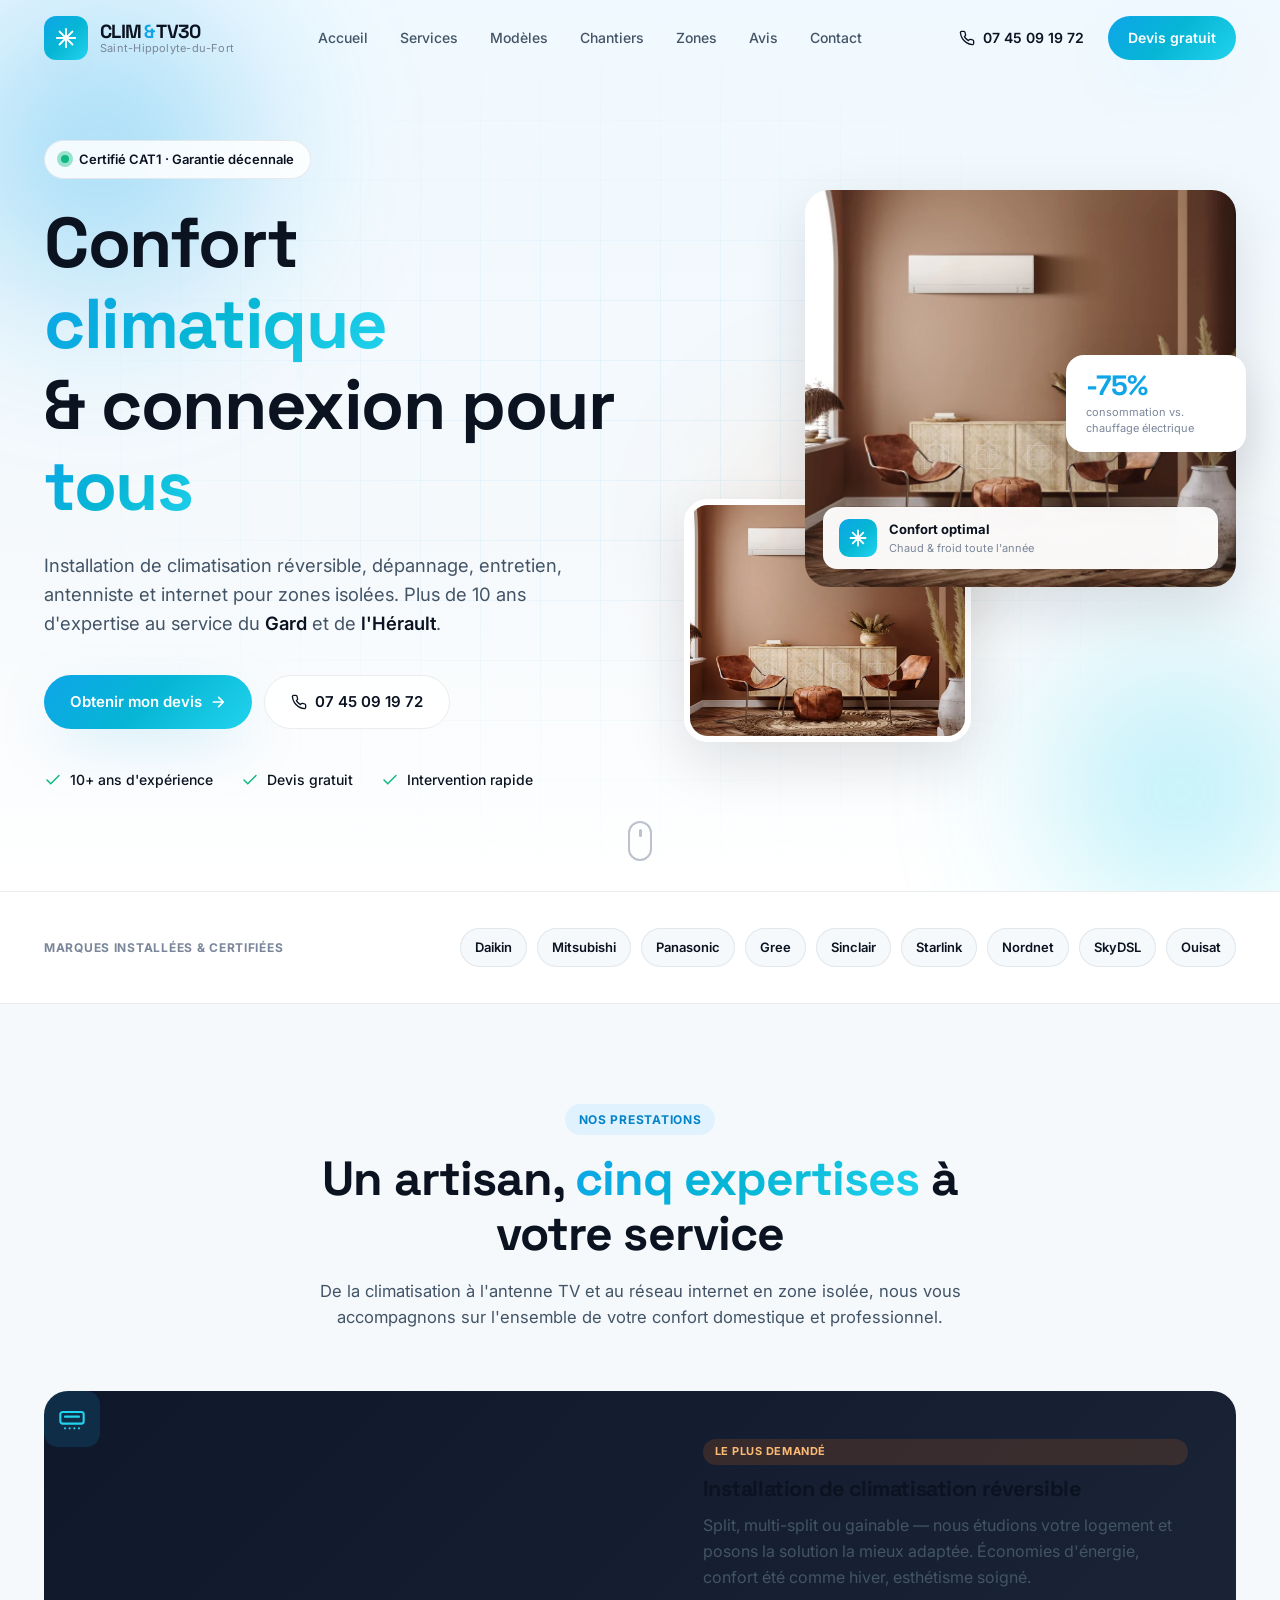
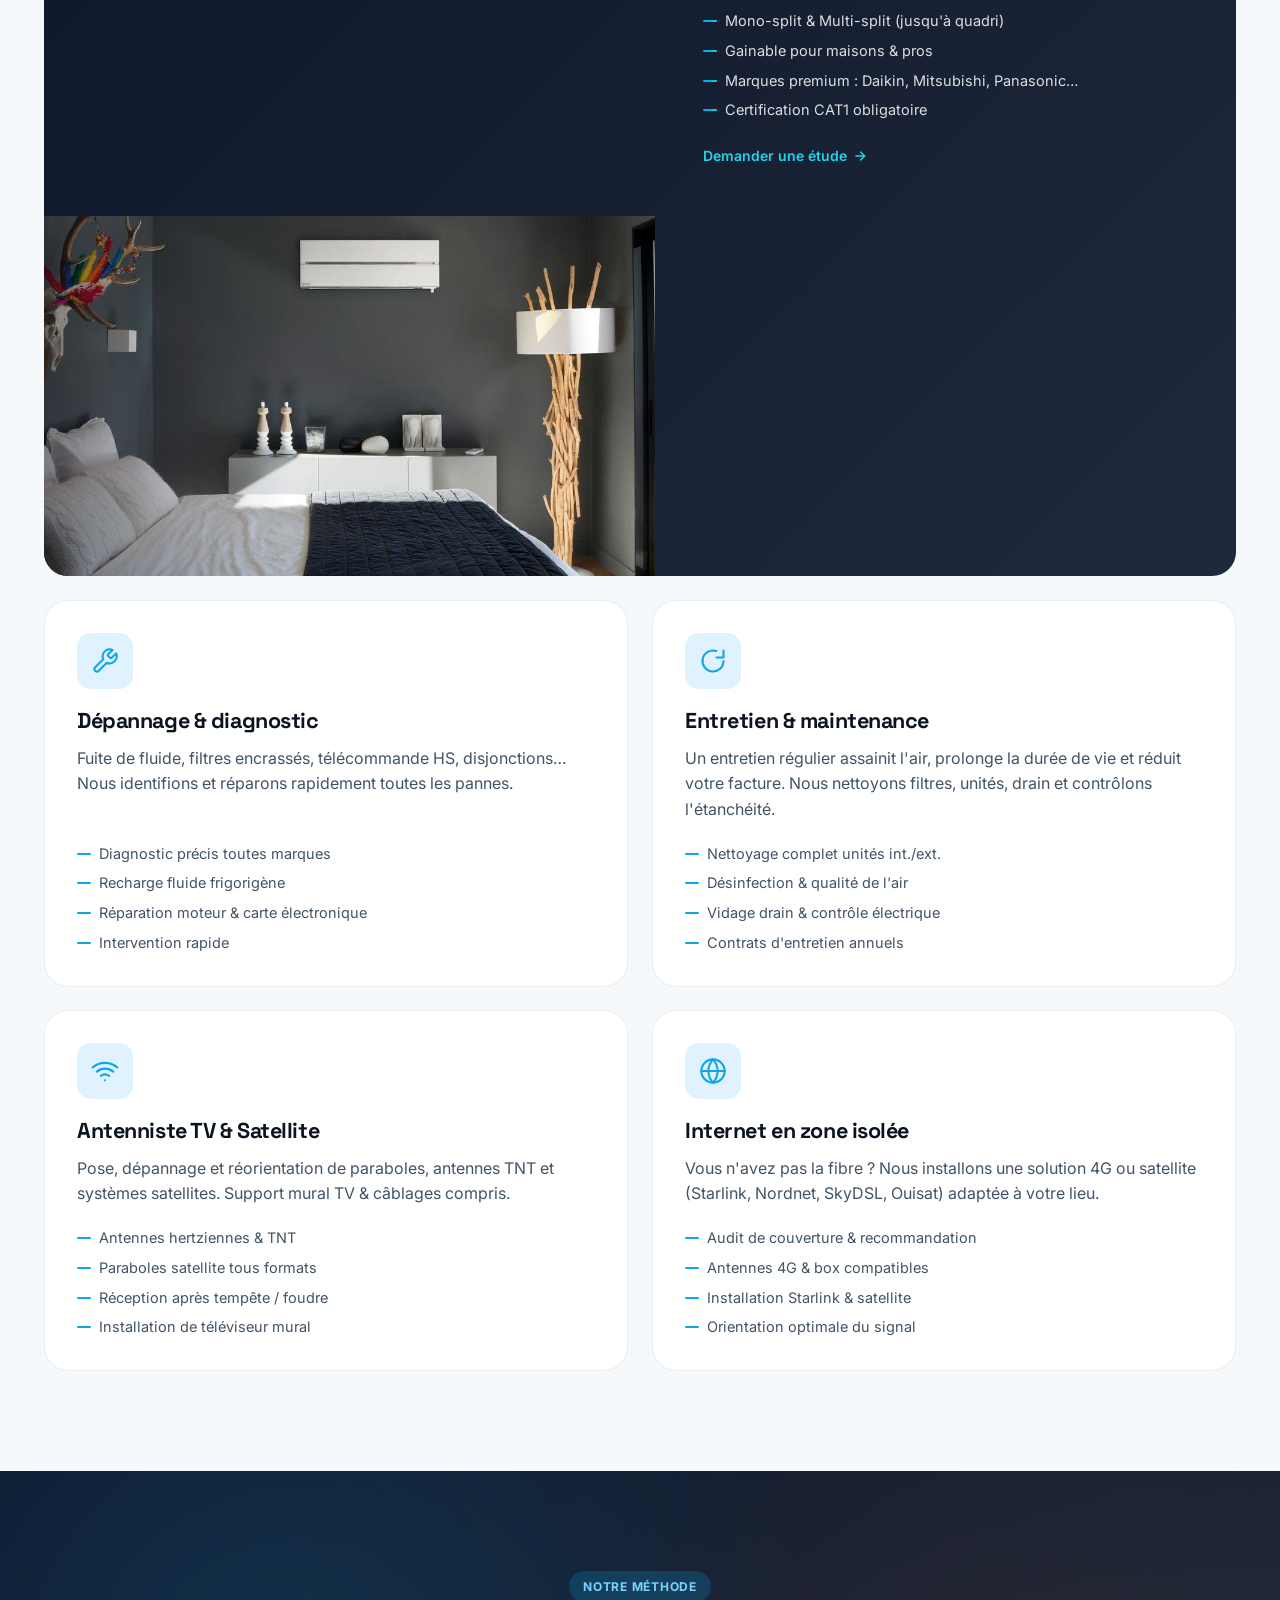
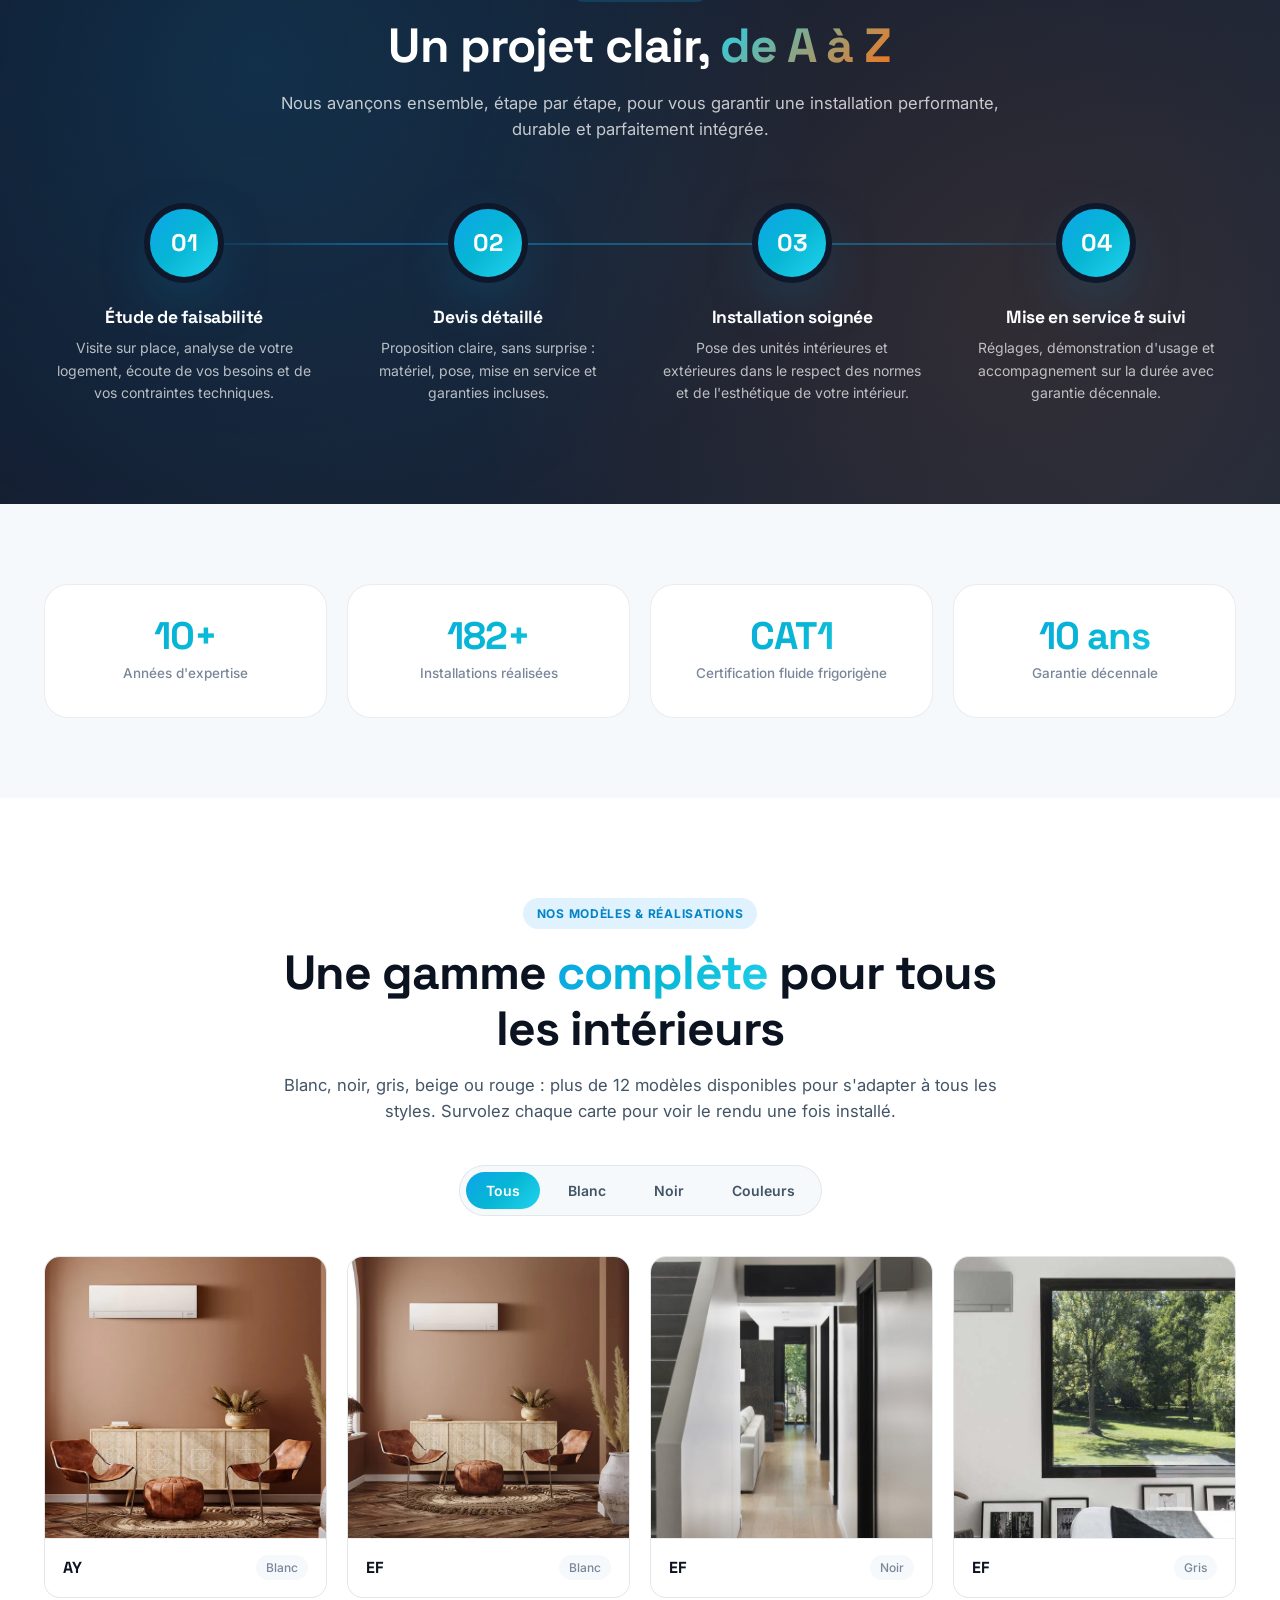
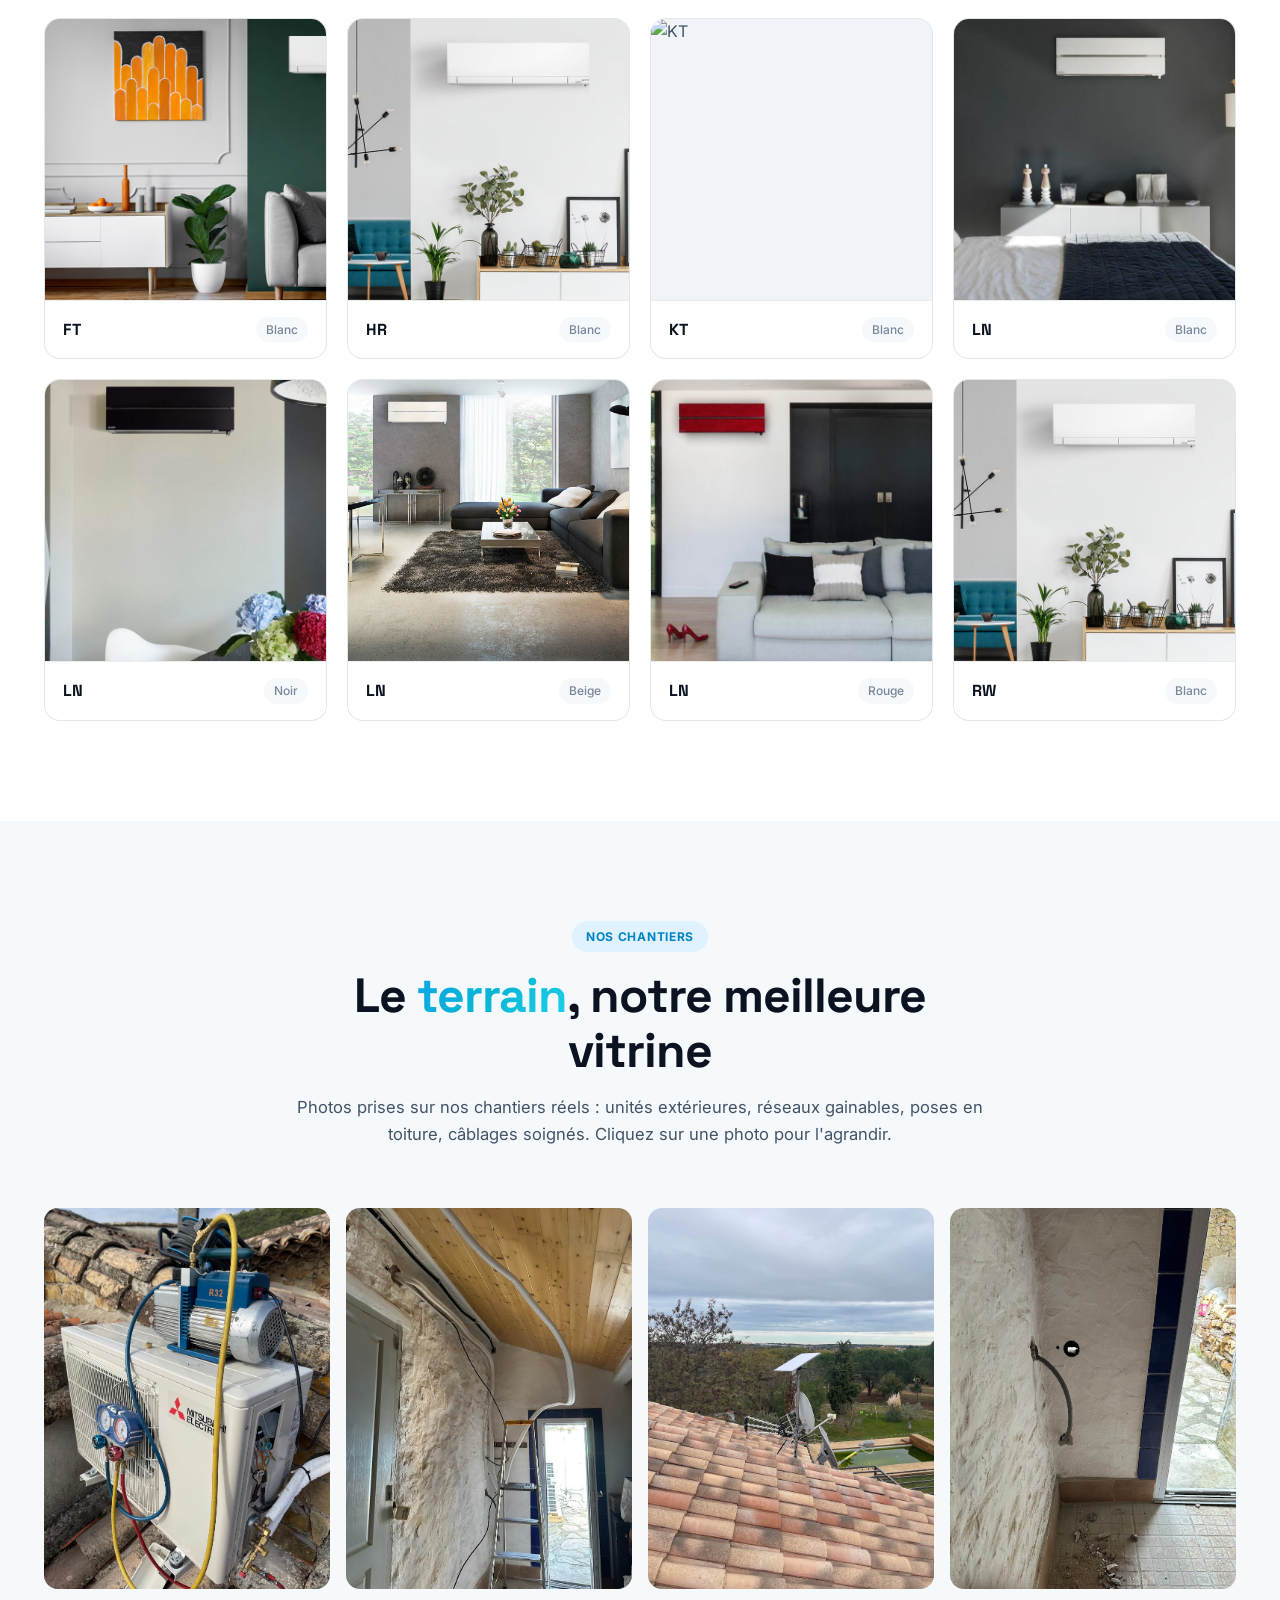
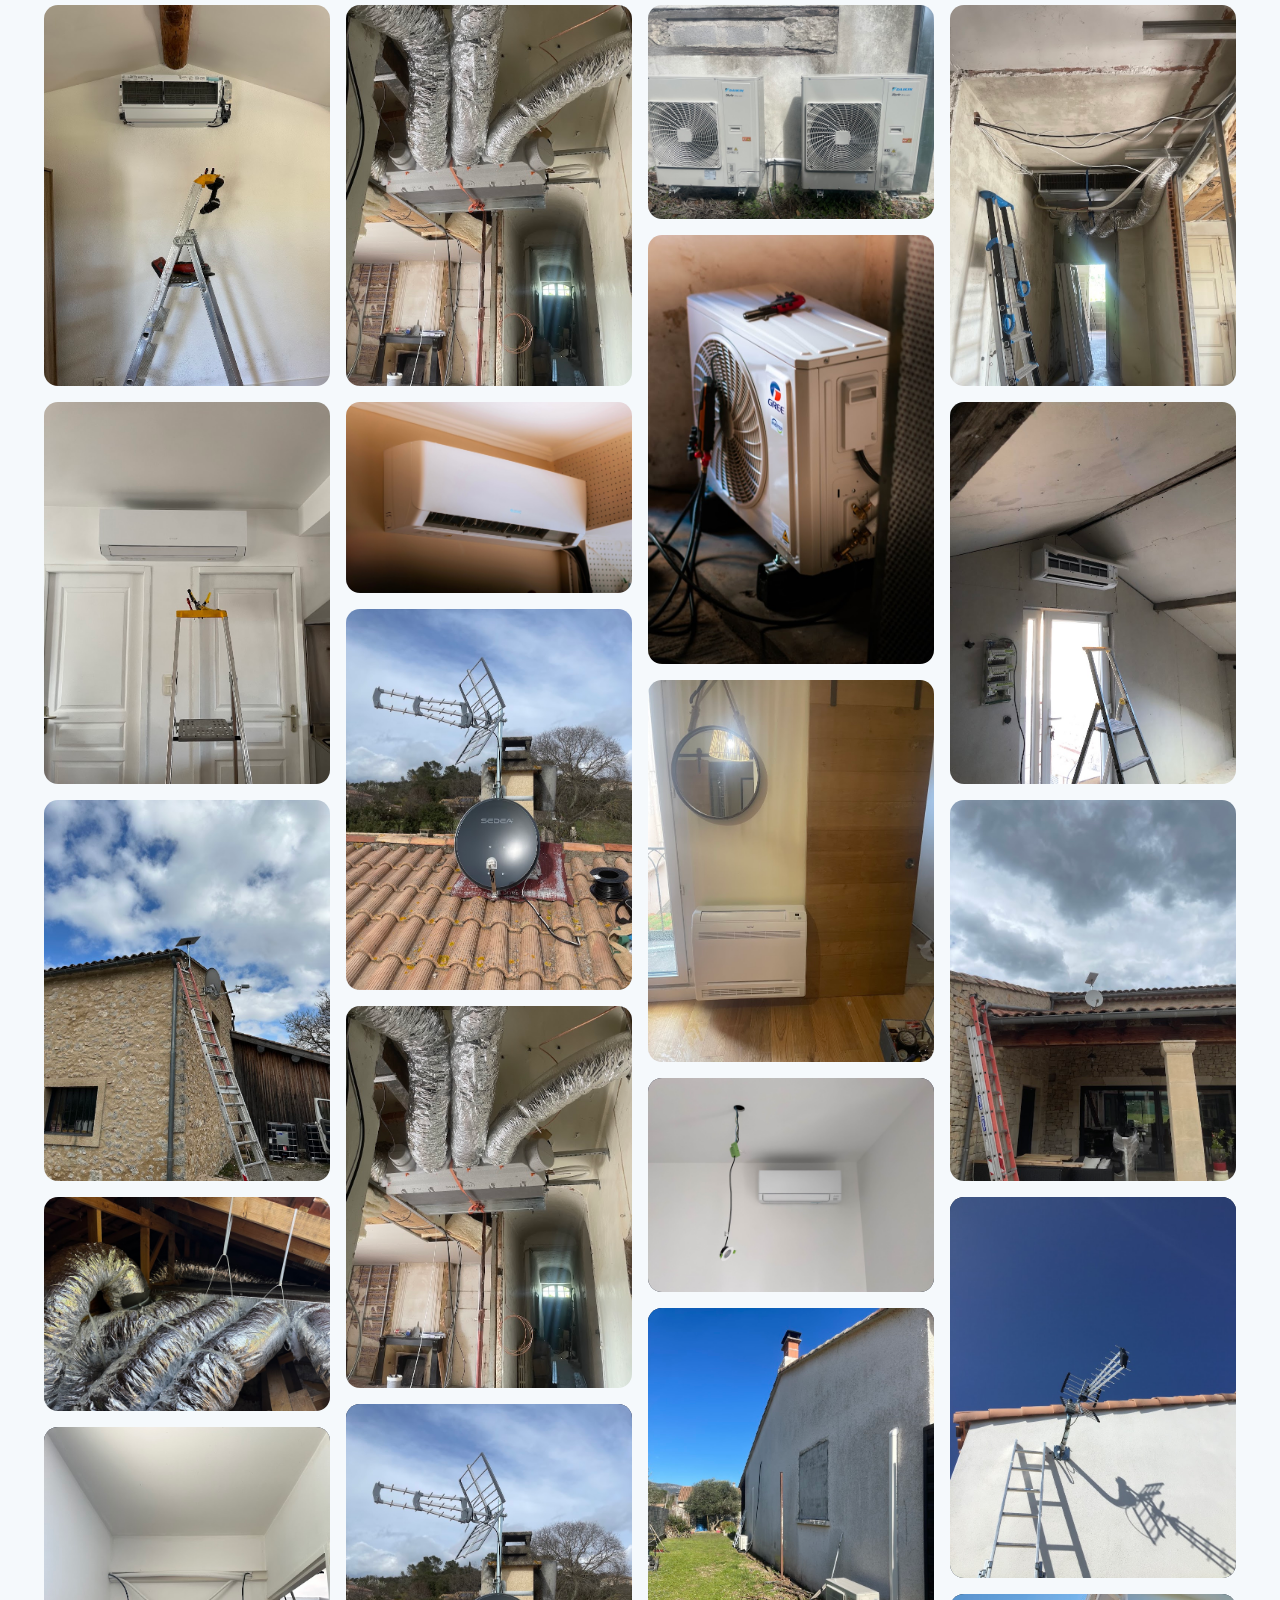
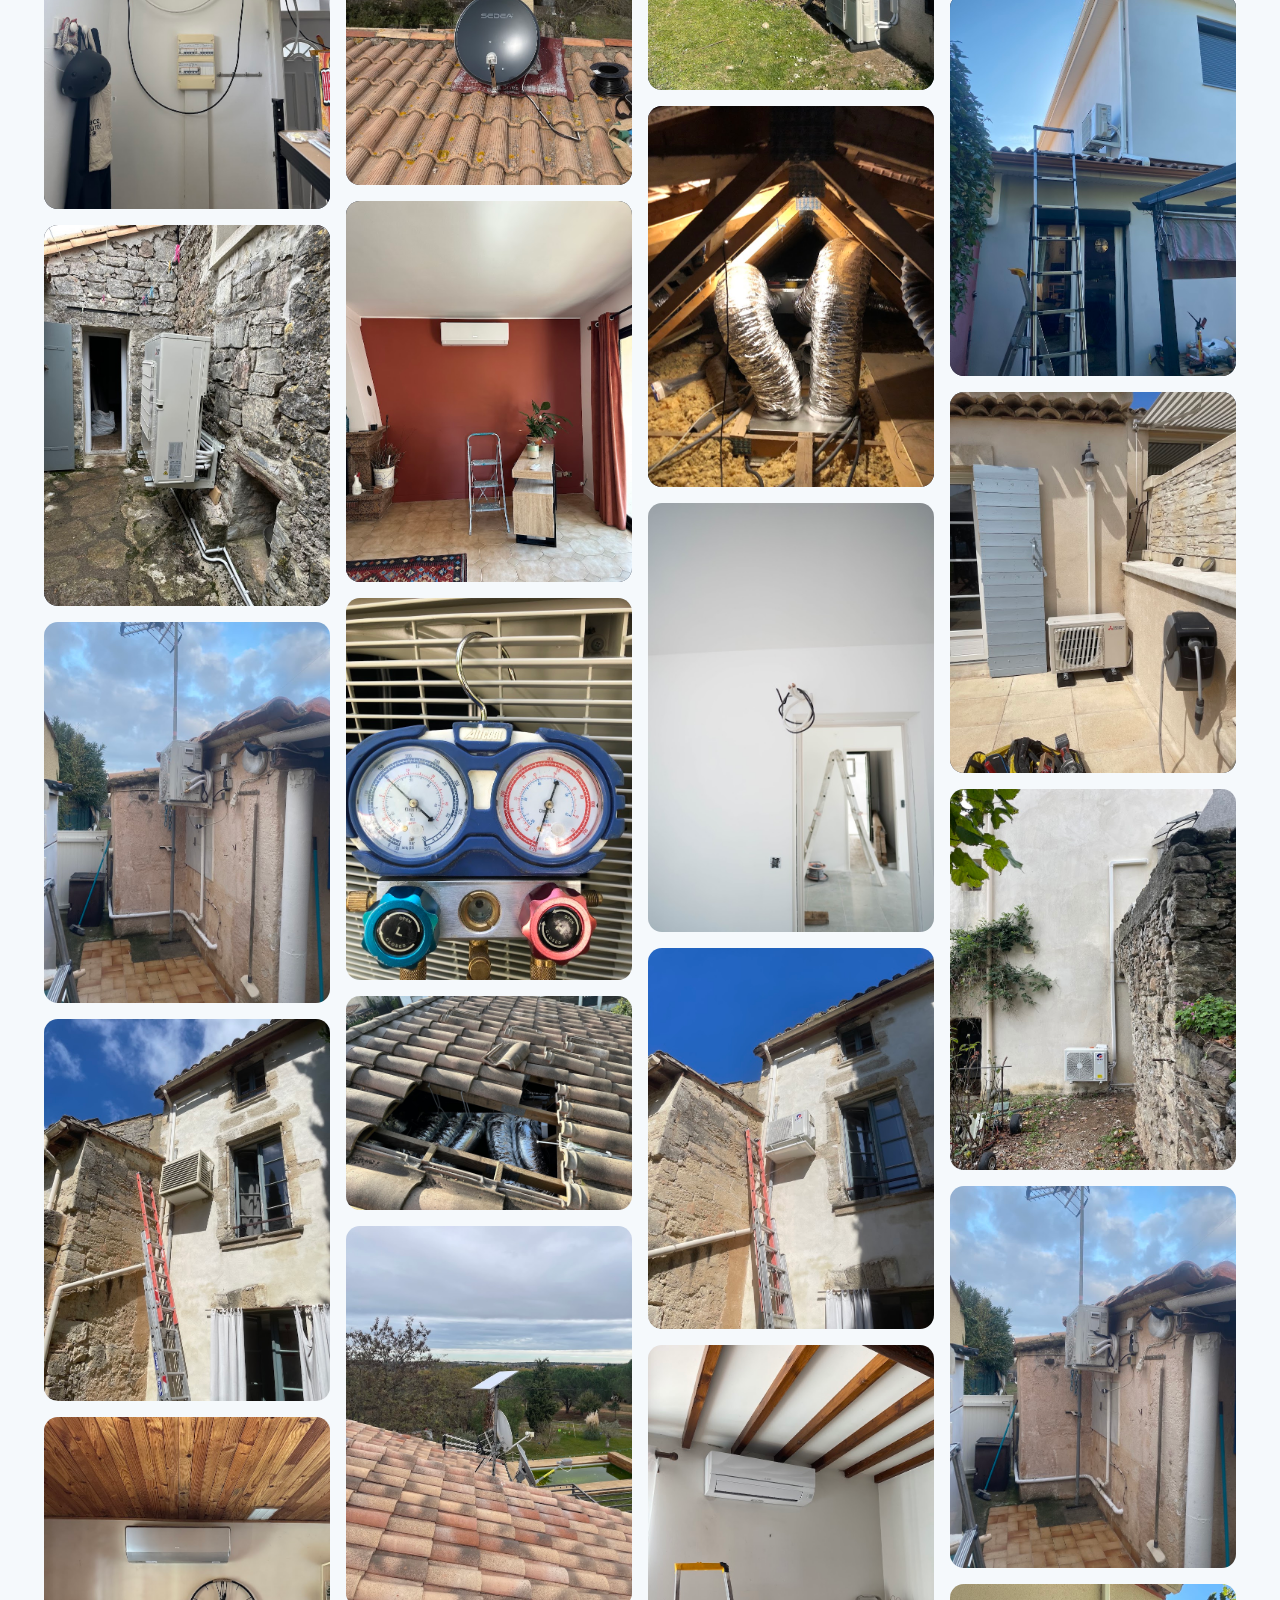
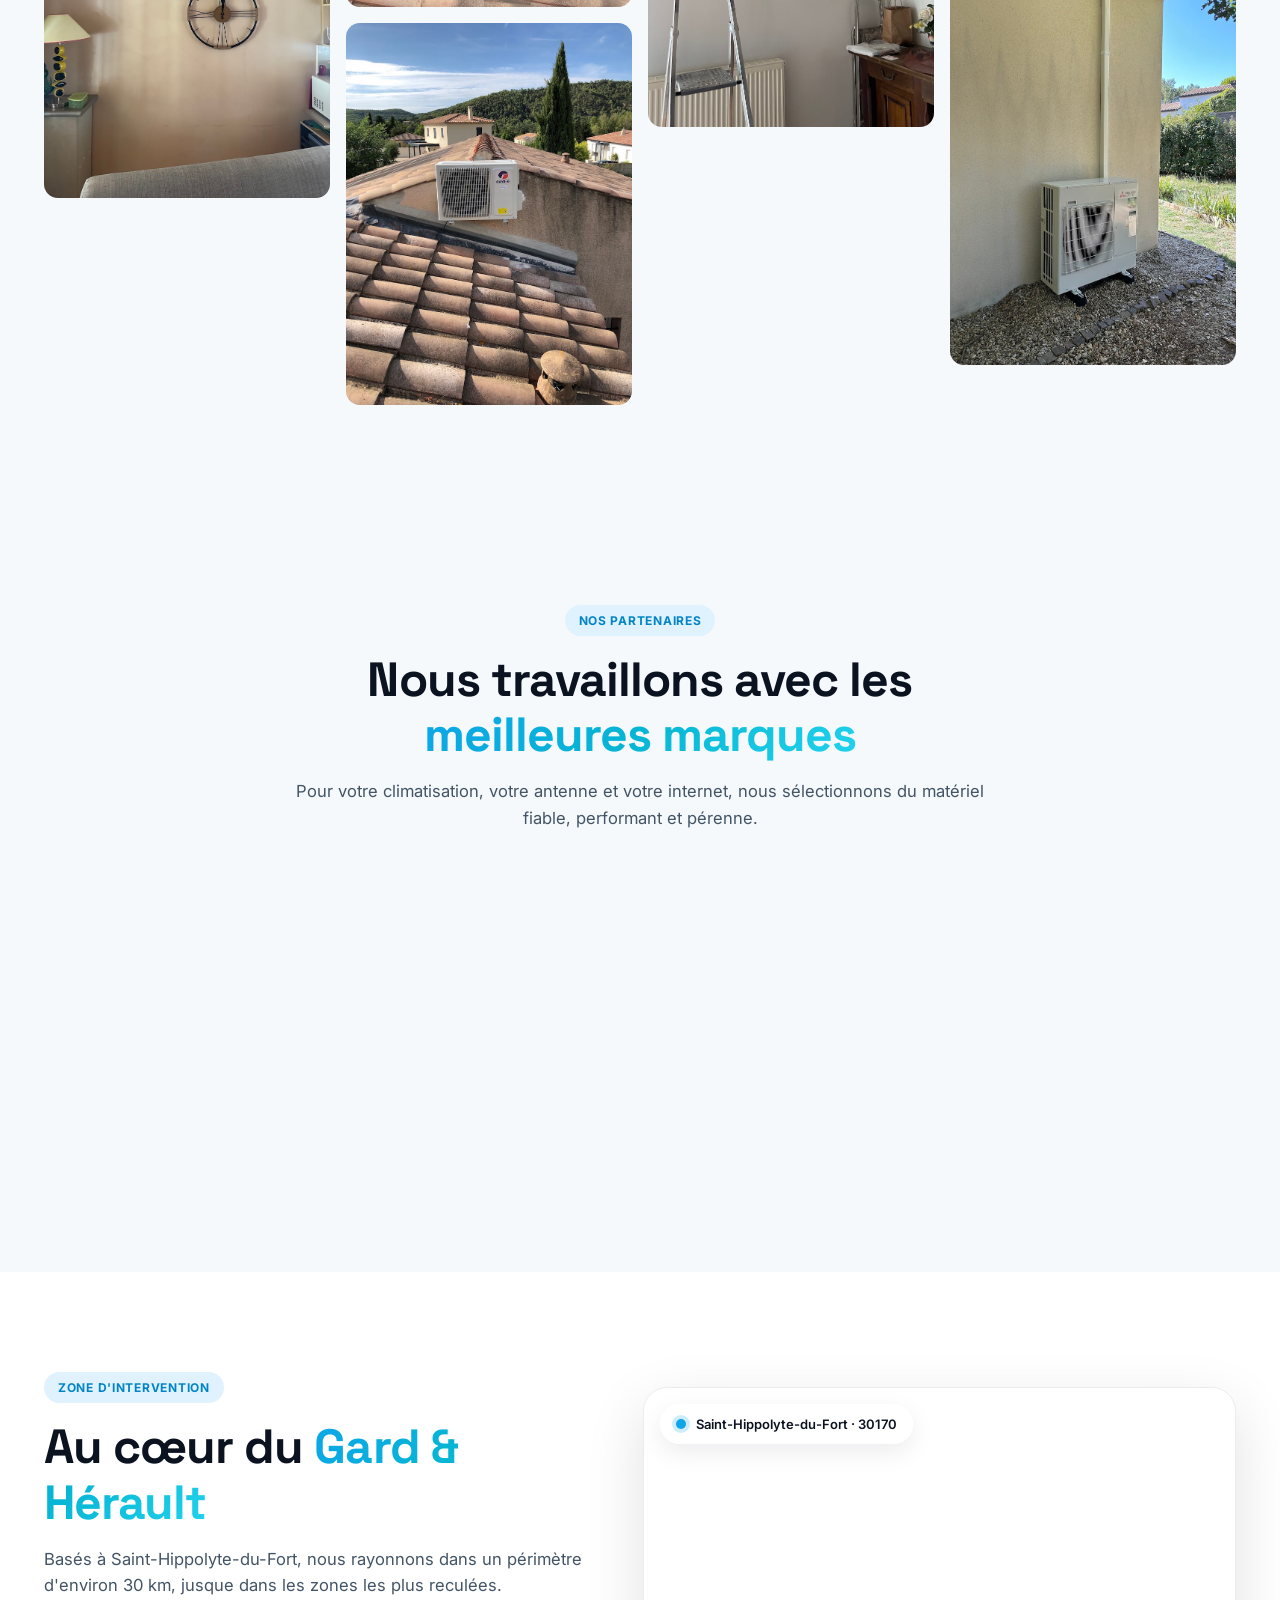
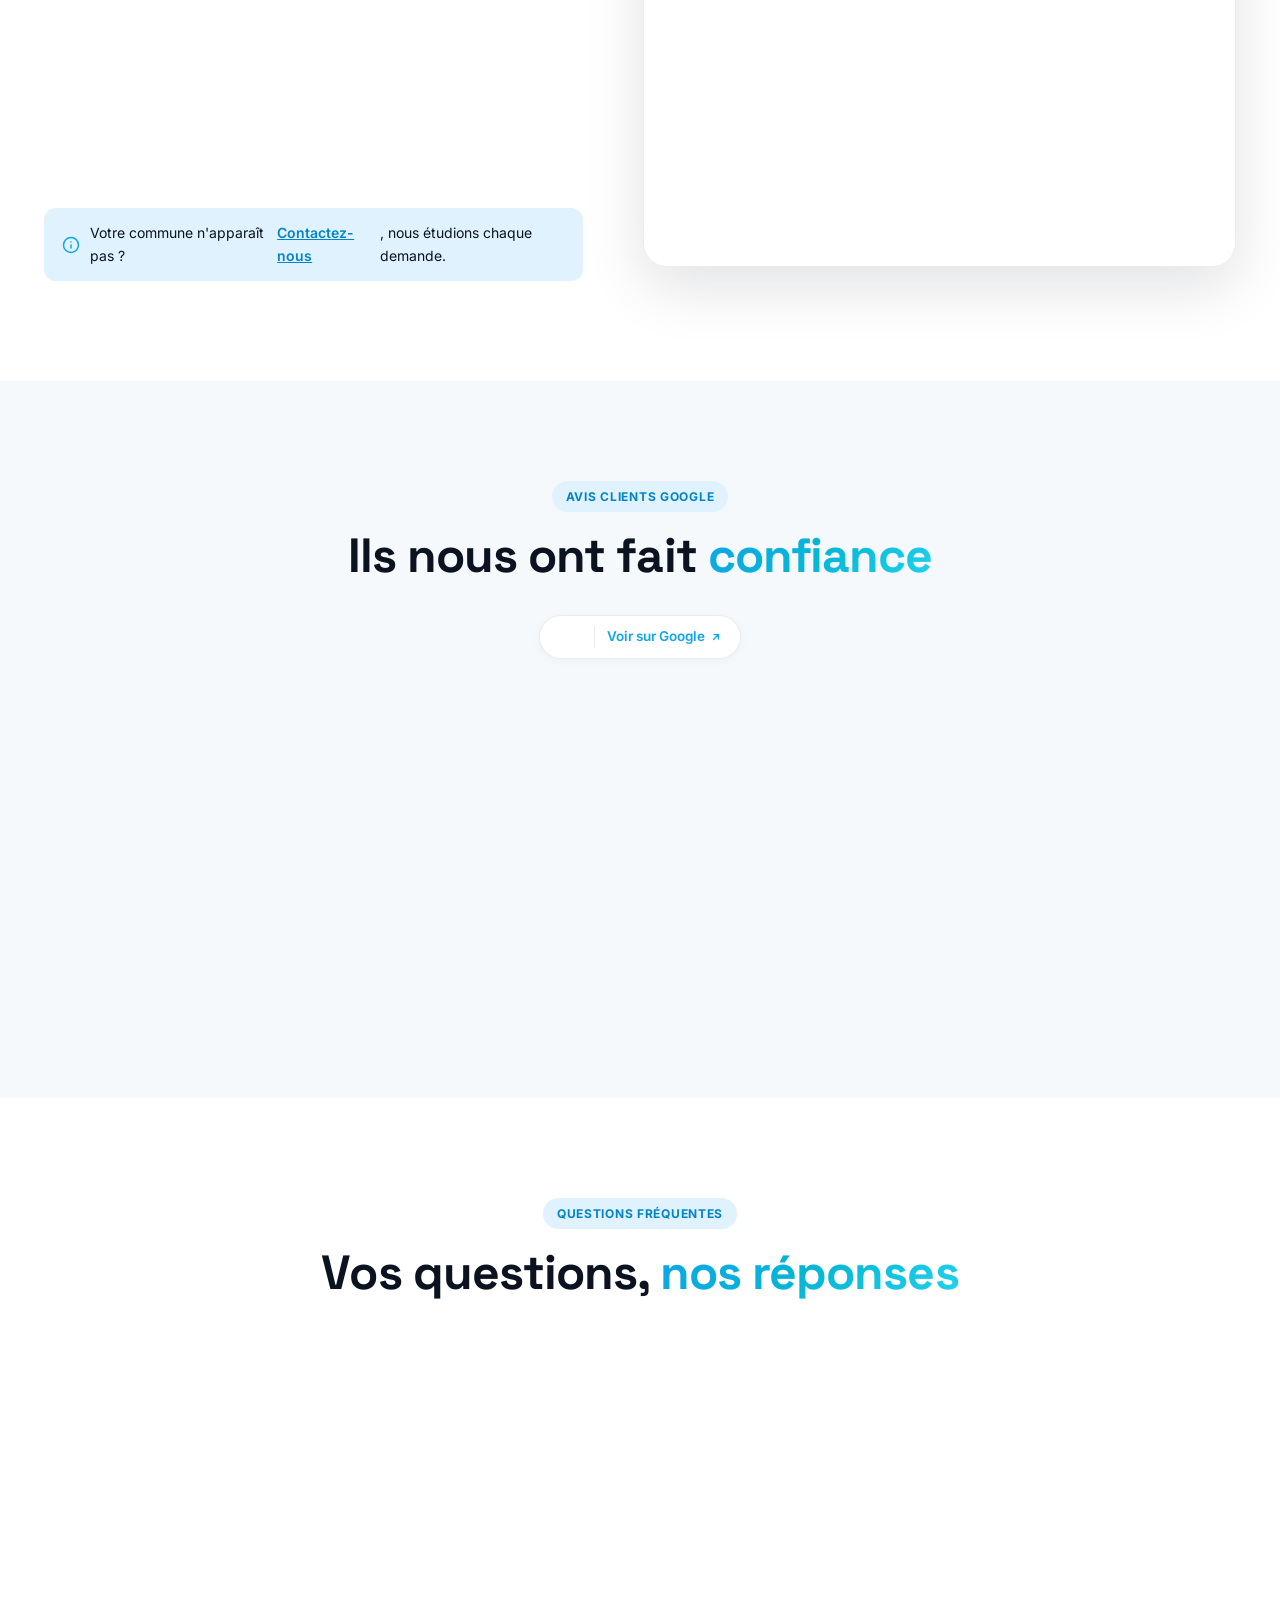
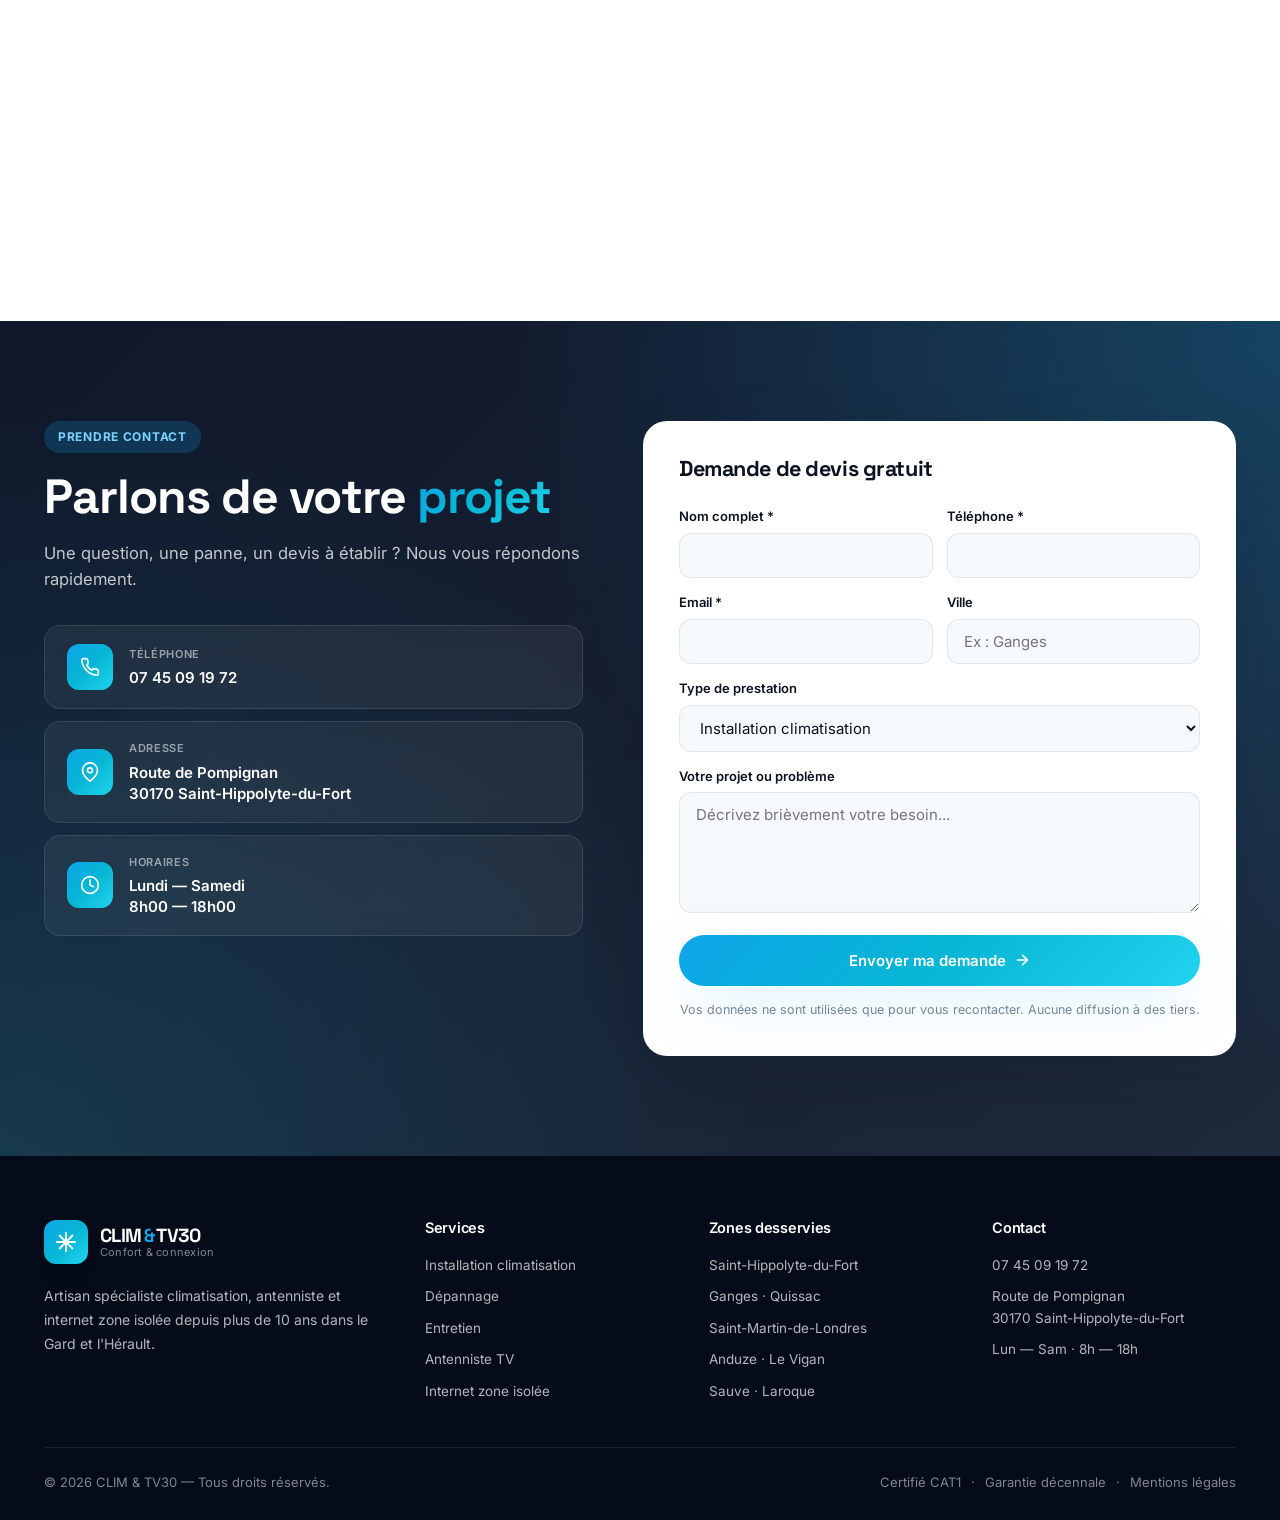
==== commit 85b158c3: "Add Google Places reviews integration - New reviews-summary badge (avg rating, count, link to Google" ====
--- a/index.html
+++ b/index.html
@@ -578,23 +578,31 @@
     </div>
 </section>
 
-<!-- ═══════════════ AVIS / TÉMOIGNAGES ═══════════════ -->
+<!-- ═══════════════ AVIS / TÉMOIGNAGES (Google) ═══════════════ -->
 <section id="avis" class="reviews">
     <div class="container">
         <div class="section-head">
-            <span class="eyebrow">Avis clients</span>
+            <span class="eyebrow">Avis clients Google</span>
             <h2 class="section-title">Ils nous ont fait <em>confiance</em></h2>
-        </div>
-        <div class="reviews-grid">
+            <div class="reviews-summary" id="reviewsSummary" hidden>
+                <span class="reviews-stars" id="reviewsStars"></span>
+                <span class="reviews-avg" id="reviewsAvg"></span>
+                <span class="reviews-count" id="reviewsCount"></span>
+                <a class="reviews-google-link" id="reviewsGoogleLink" href="#" target="_blank" rel="noopener">
+                    Voir sur Google
+                    <svg width="12" height="12" viewBox="0 0 24 24" fill="none" stroke="currentColor" stroke-width="2.5" stroke-linecap="round"><path d="M7 17L17 7M8 7h9v9"/></svg>
+                </a>
+            </div>
+        </div>
+
+        <div class="reviews-grid" id="reviewsGrid">
+            <!-- Fallback : ces avis s'affichent si l'API Google n'est pas configurée -->
             <article class="review">
                 <div class="review-stars">★★★★★</div>
                 <p class="review-text">« Intervention rapide et pro. Le rendu de la pose est propre, les explications limpides. Je recommande pour toute installation clim dans le secteur. »</p>
                 <div class="review-author">
                     <div class="review-avatar">M</div>
-                    <div>
-                        <strong>Marc D.</strong>
-                        <span>Ganges (34)</span>
-                    </div>
+                    <div><strong>Marc D.</strong><span>Ganges (34)</span></div>
                 </div>
             </article>
             <article class="review">
@@ -602,10 +610,7 @@
                 <p class="review-text">« Nous vivions en zone très isolée sans internet correct. Grâce à leur installation Starlink, tout fonctionne parfaitement. Un grand merci ! »</p>
                 <div class="review-author">
                     <div class="review-avatar">S</div>
-                    <div>
-                        <strong>Sophie L.</strong>
-                        <span>Le Vigan (30)</span>
-                    </div>
+                    <div><strong>Sophie L.</strong><span>Le Vigan (30)</span></div>
                 </div>
             </article>
             <article class="review">
@@ -613,15 +618,22 @@
                 <p class="review-text">« Dépannage en urgence un samedi après-midi. Un vrai artisan à l'écoute, prix juste, et clim comme neuve. Bravo ! »</p>
                 <div class="review-author">
                     <div class="review-avatar">J</div>
-                    <div>
-                        <strong>Julien R.</strong>
-                        <span>Anduze (30)</span>
-                    </div>
-                </div>
-            </article>
-        </div>
-    </div>
-</section>
+                    <div><strong>Julien R.</strong><span>Anduze (30)</span></div>
+                </div>
+            </article>
+        </div>
+    </div>
+</section>
+
+<!-- ⚙️ CONFIG GOOGLE REVIEWS ⚙️
+     Remplace les deux valeurs ci-dessous par ta clé API Google Places et
+     ton Place ID pour afficher les vrais avis Google. Instructions dans le README. -->
+<script>
+    window.GOOGLE_REVIEWS_CONFIG = {
+        apiKey:  'REMPLACER_PAR_CLE_API_GOOGLE',
+        placeId: 'REMPLACER_PAR_PLACE_ID'
+    };
+</script>
 
 <!-- ═══════════════ FAQ ═══════════════ -->
 <section class="faq">
--- a/styles.css
+++ b/styles.css
@@ -361,7 +361,15 @@
 
 /* ═══════════════ REVIEWS ═══════════════ */
 .reviews{padding:100px 0;background:var(--bg)}
+.reviews-summary{display:inline-flex;align-items:center;gap:12px;margin-top:16px;padding:10px 18px;background:#fff;border:1px solid var(--line);border-radius:999px;box-shadow:var(--shadow-sm);flex-wrap:wrap;justify-content:center}
+.reviews-stars{color:#FBBF24;font-size:18px;letter-spacing:2px;line-height:1}
+.reviews-avg{font-family:'Space Grotesk',sans-serif;font-weight:700;font-size:18px;color:var(--text-strong);line-height:1}
+.reviews-count{color:var(--muted);font-size:13.5px;font-weight:500}
+.reviews-google-link{display:inline-flex;align-items:center;gap:5px;color:var(--primary);font-size:13.5px;font-weight:600;padding-left:12px;border-left:1px solid var(--line);transition:color .2s}
+.reviews-google-link:hover{color:var(--primary-dark)}
 .reviews-grid{display:grid;grid-template-columns:repeat(3,1fr);gap:20px}
+.review .review-avatar img{width:100%;height:100%;object-fit:cover;display:block}
+img.review-avatar{width:44px;height:44px;border-radius:50%;object-fit:cover;flex-shrink:0}
 .review{background:#fff;padding:30px;border-radius:var(--radius-lg);border:1px solid var(--line);transition:transform .3s,box-shadow .3s,border-color .3s;position:relative;overflow:hidden}
 .review:hover{transform:translateY(-4px);box-shadow:var(--shadow-md);border-color:var(--primary)}
 .review::before{content:'"';position:absolute;top:-20px;right:22px;font-family:'Space Grotesk',serif;font-size:100px;color:var(--primary);opacity:.12;line-height:1;pointer-events:none}
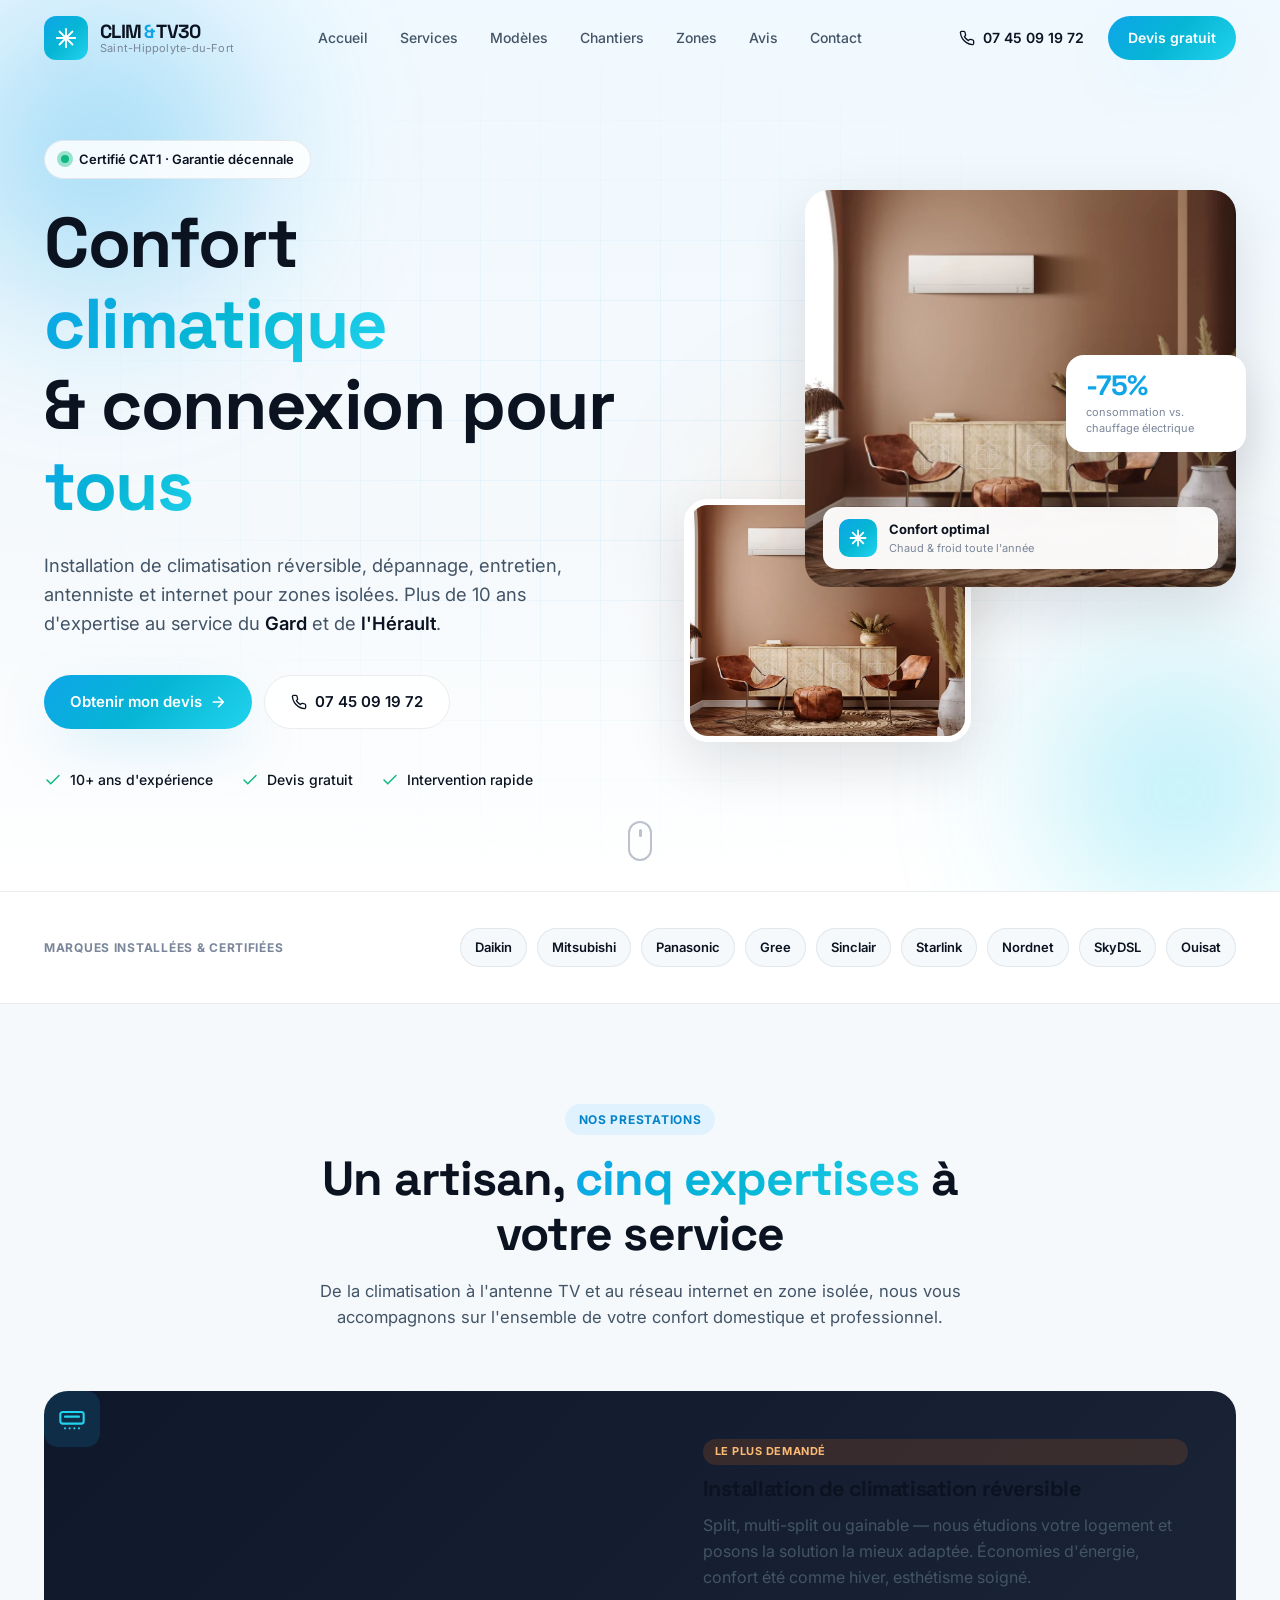
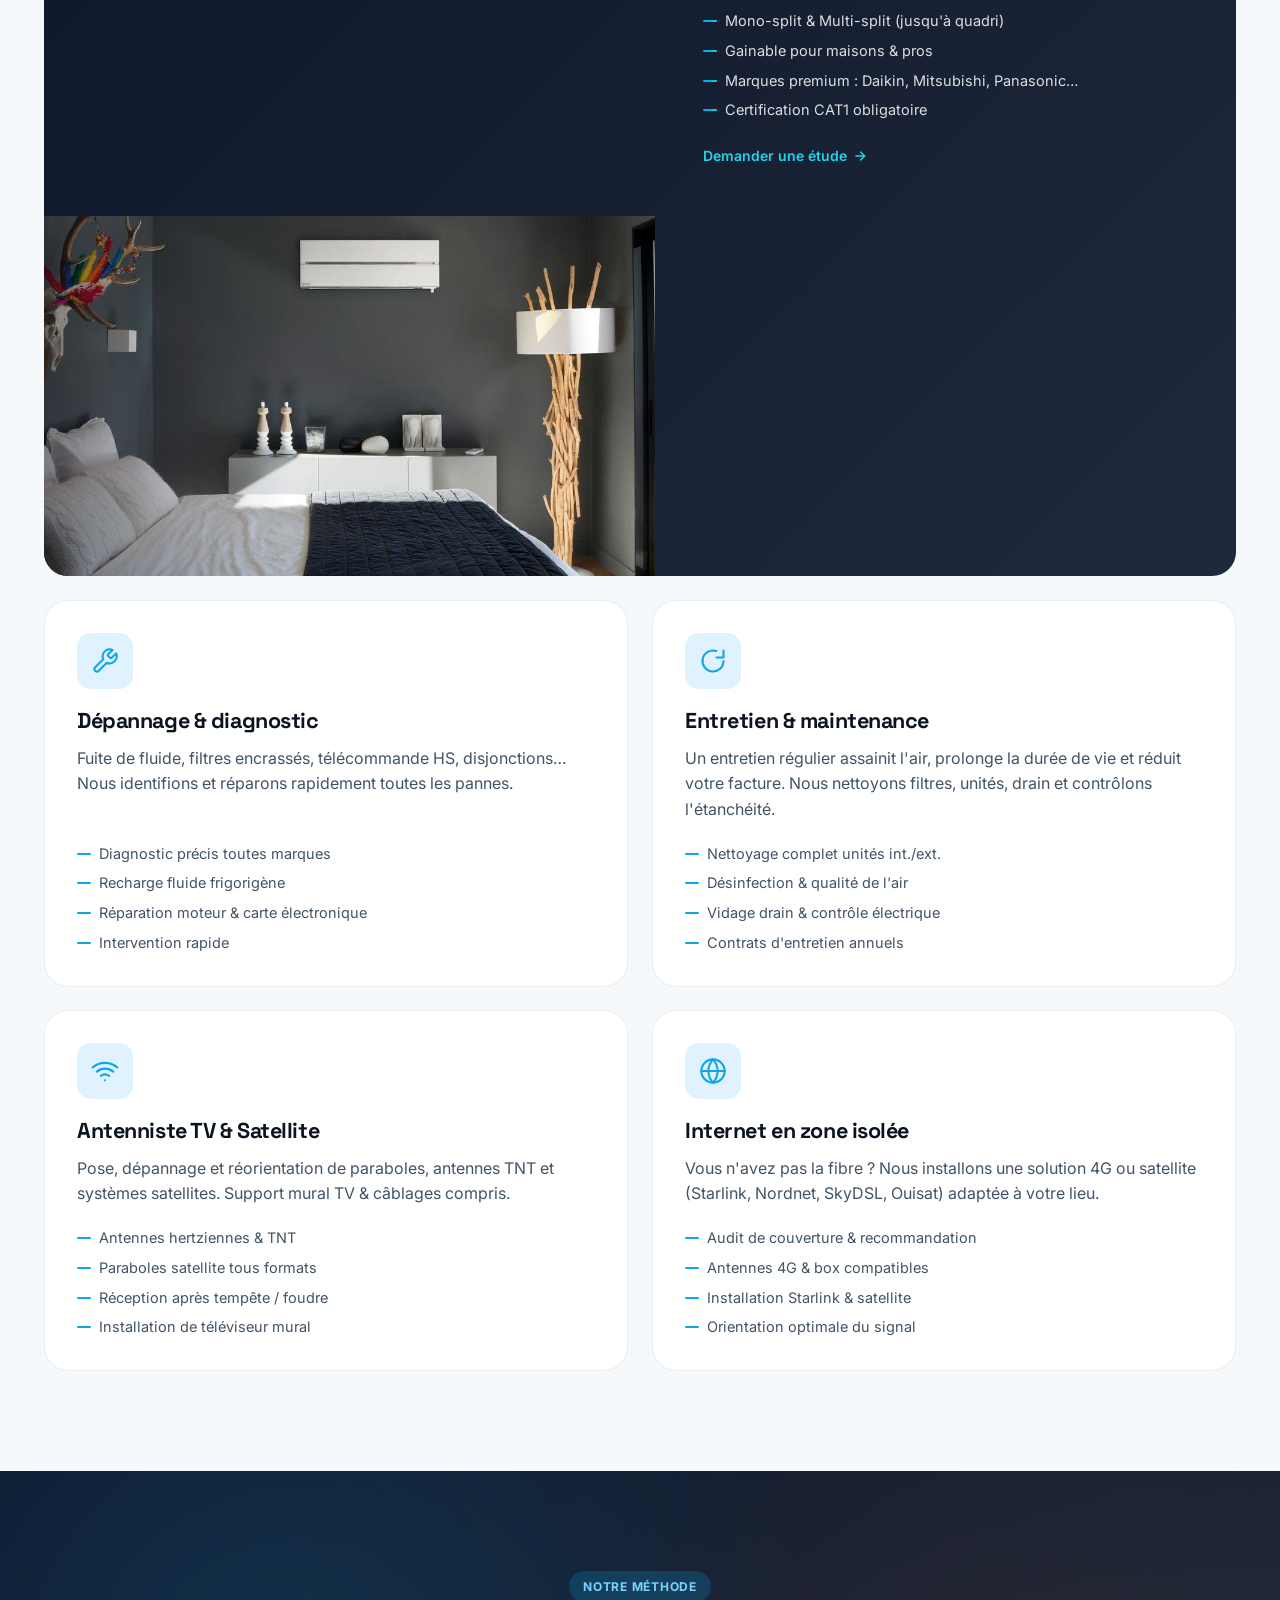
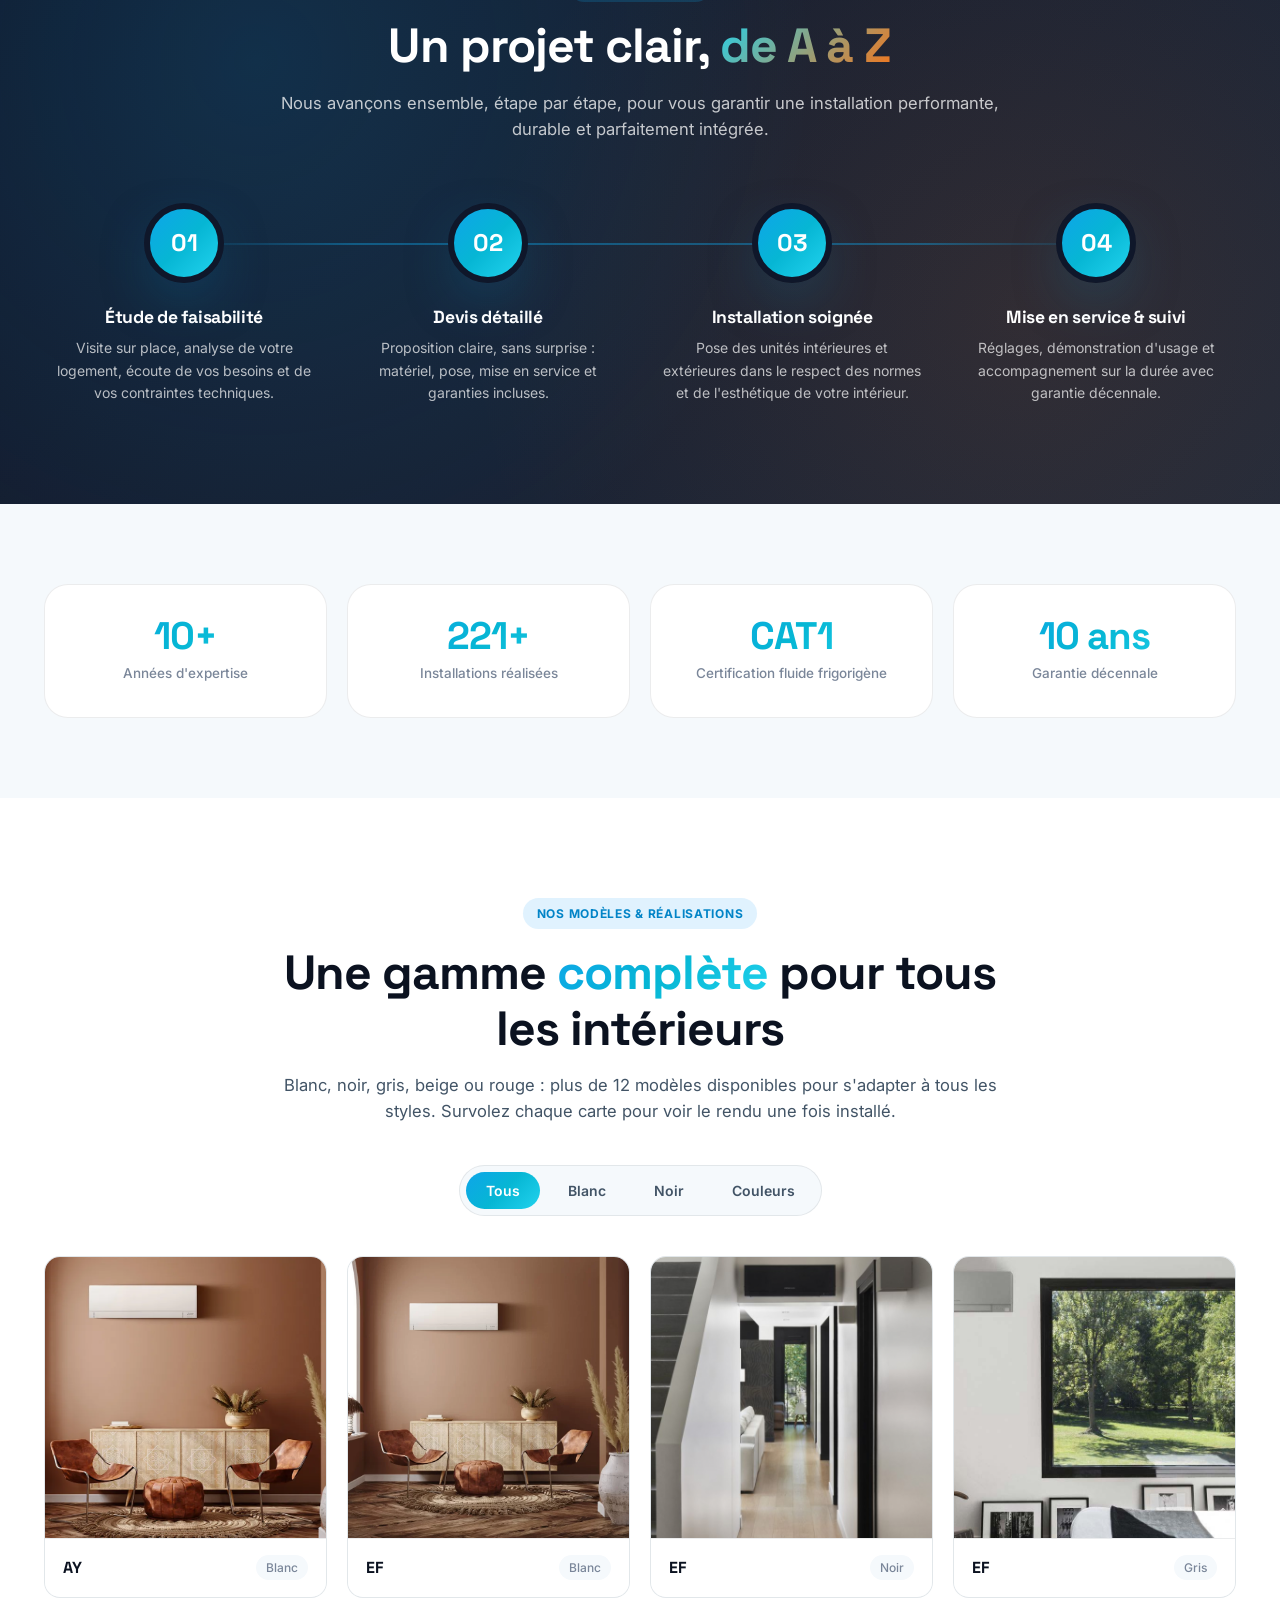
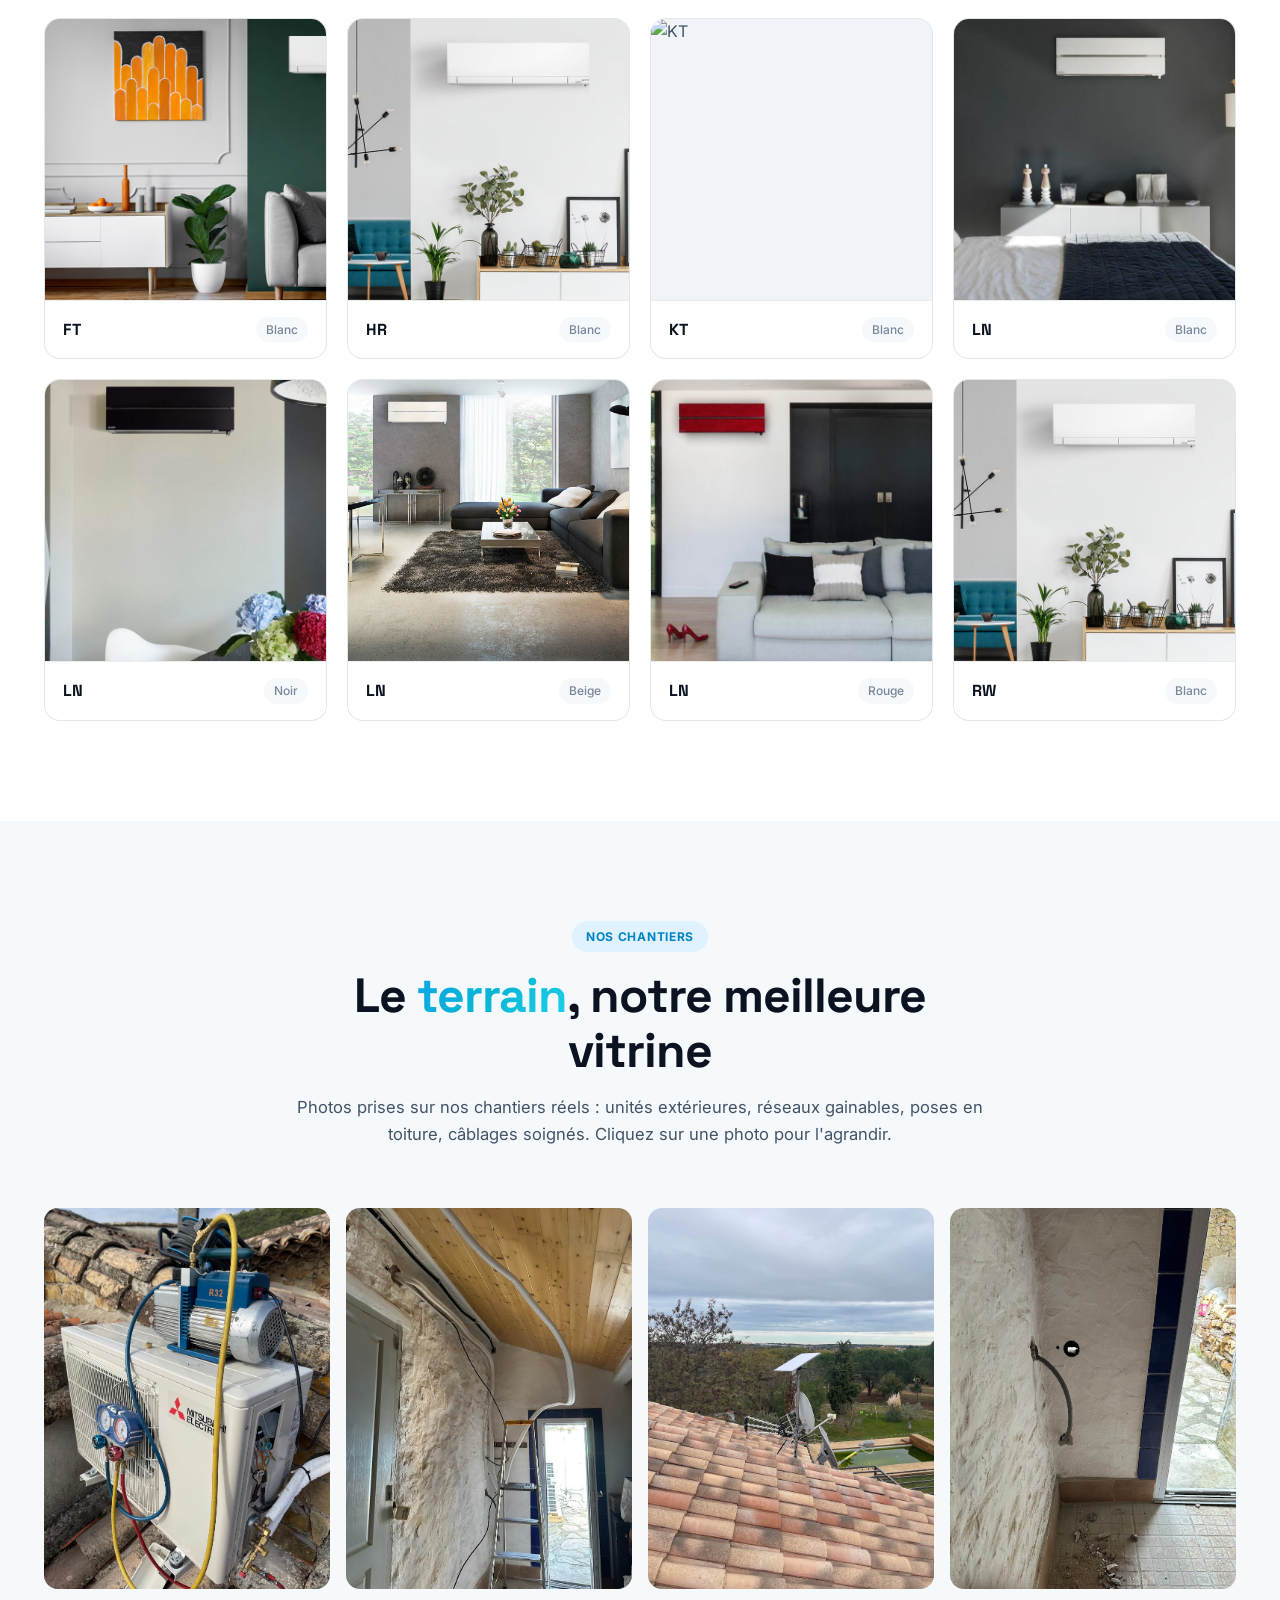
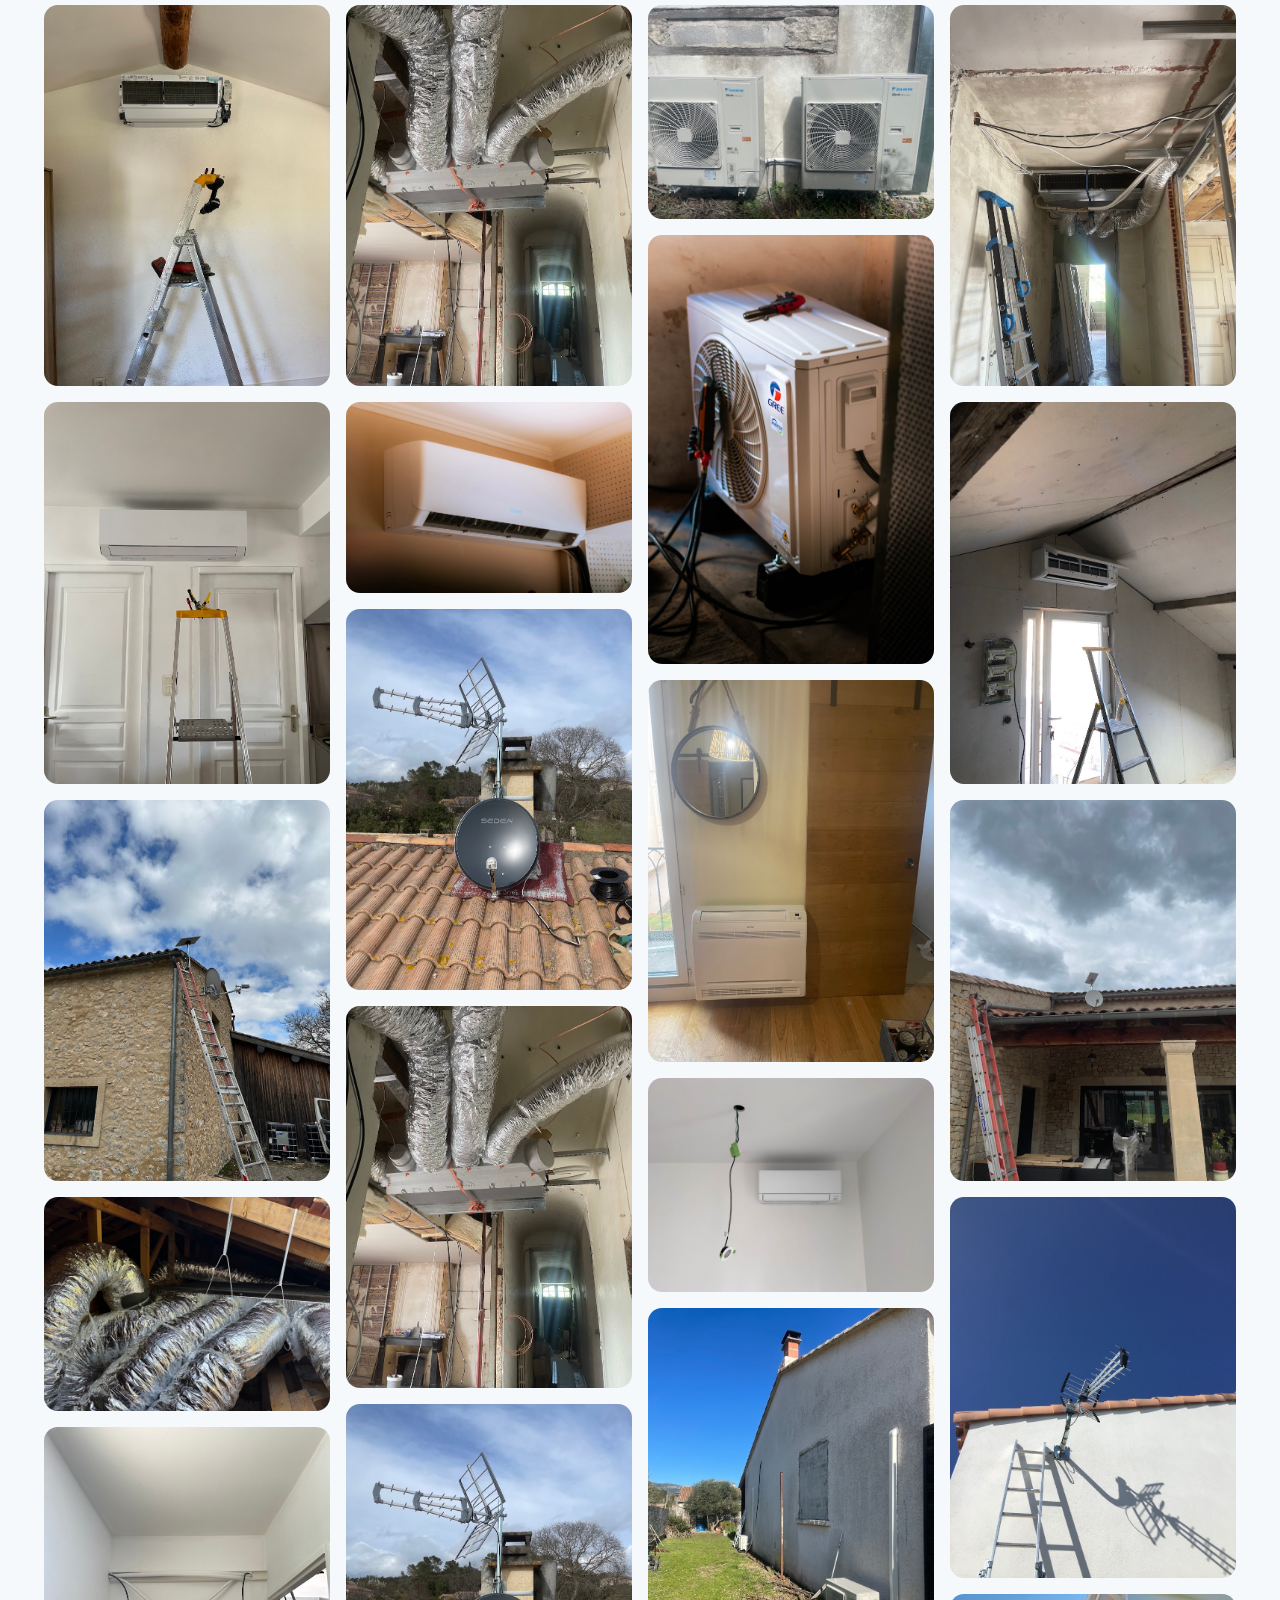
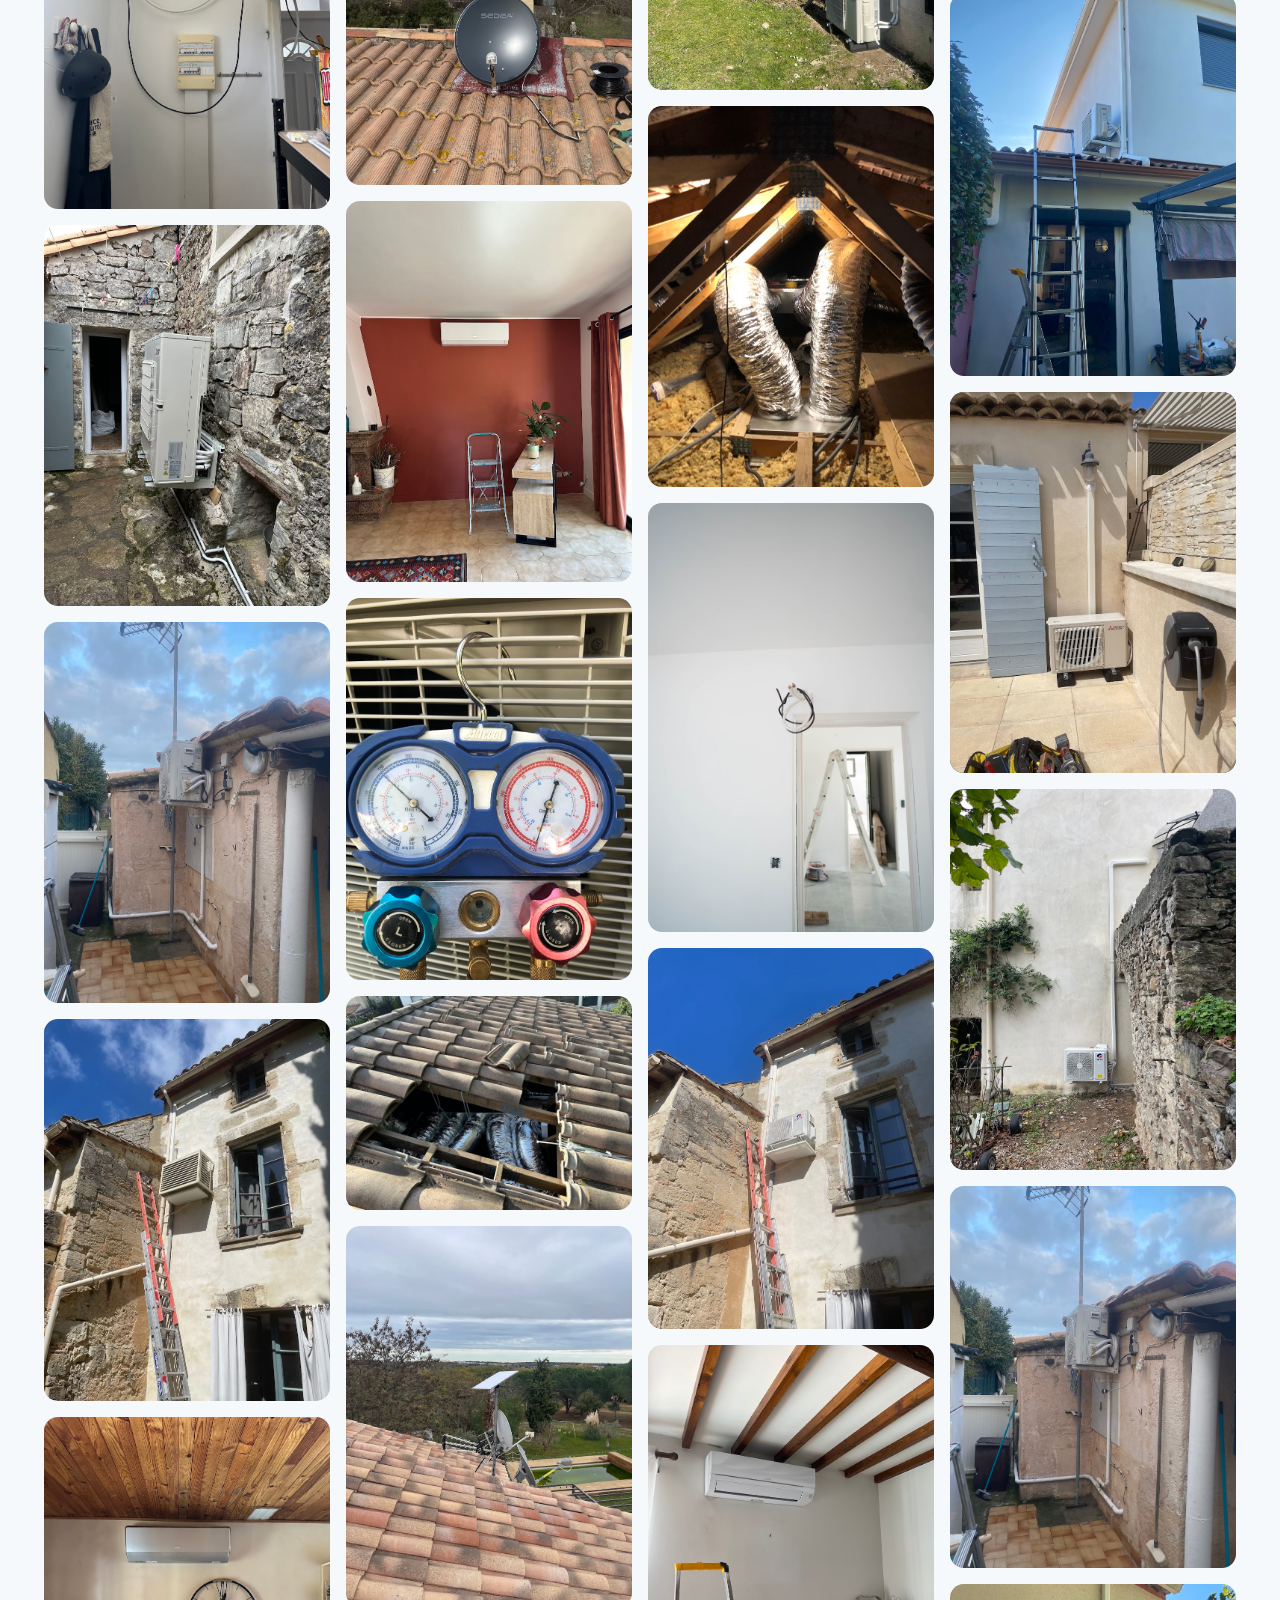
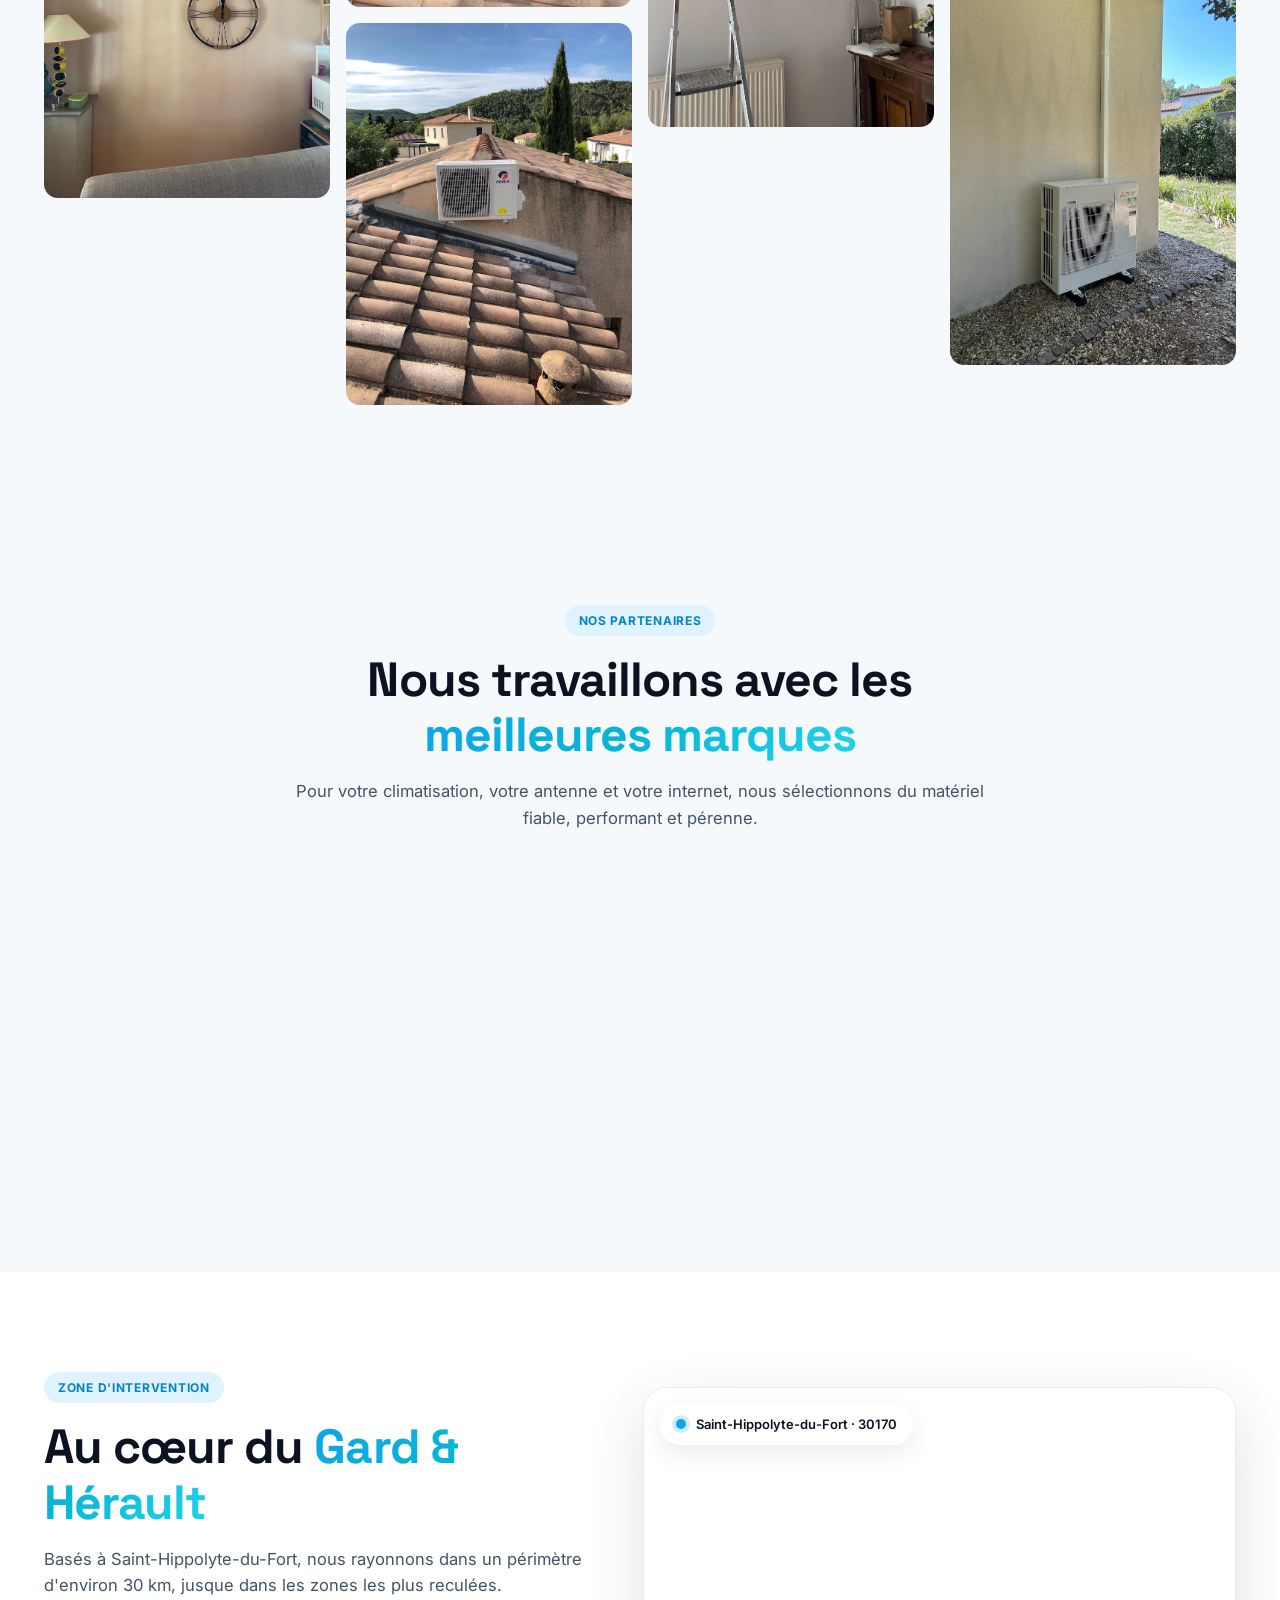
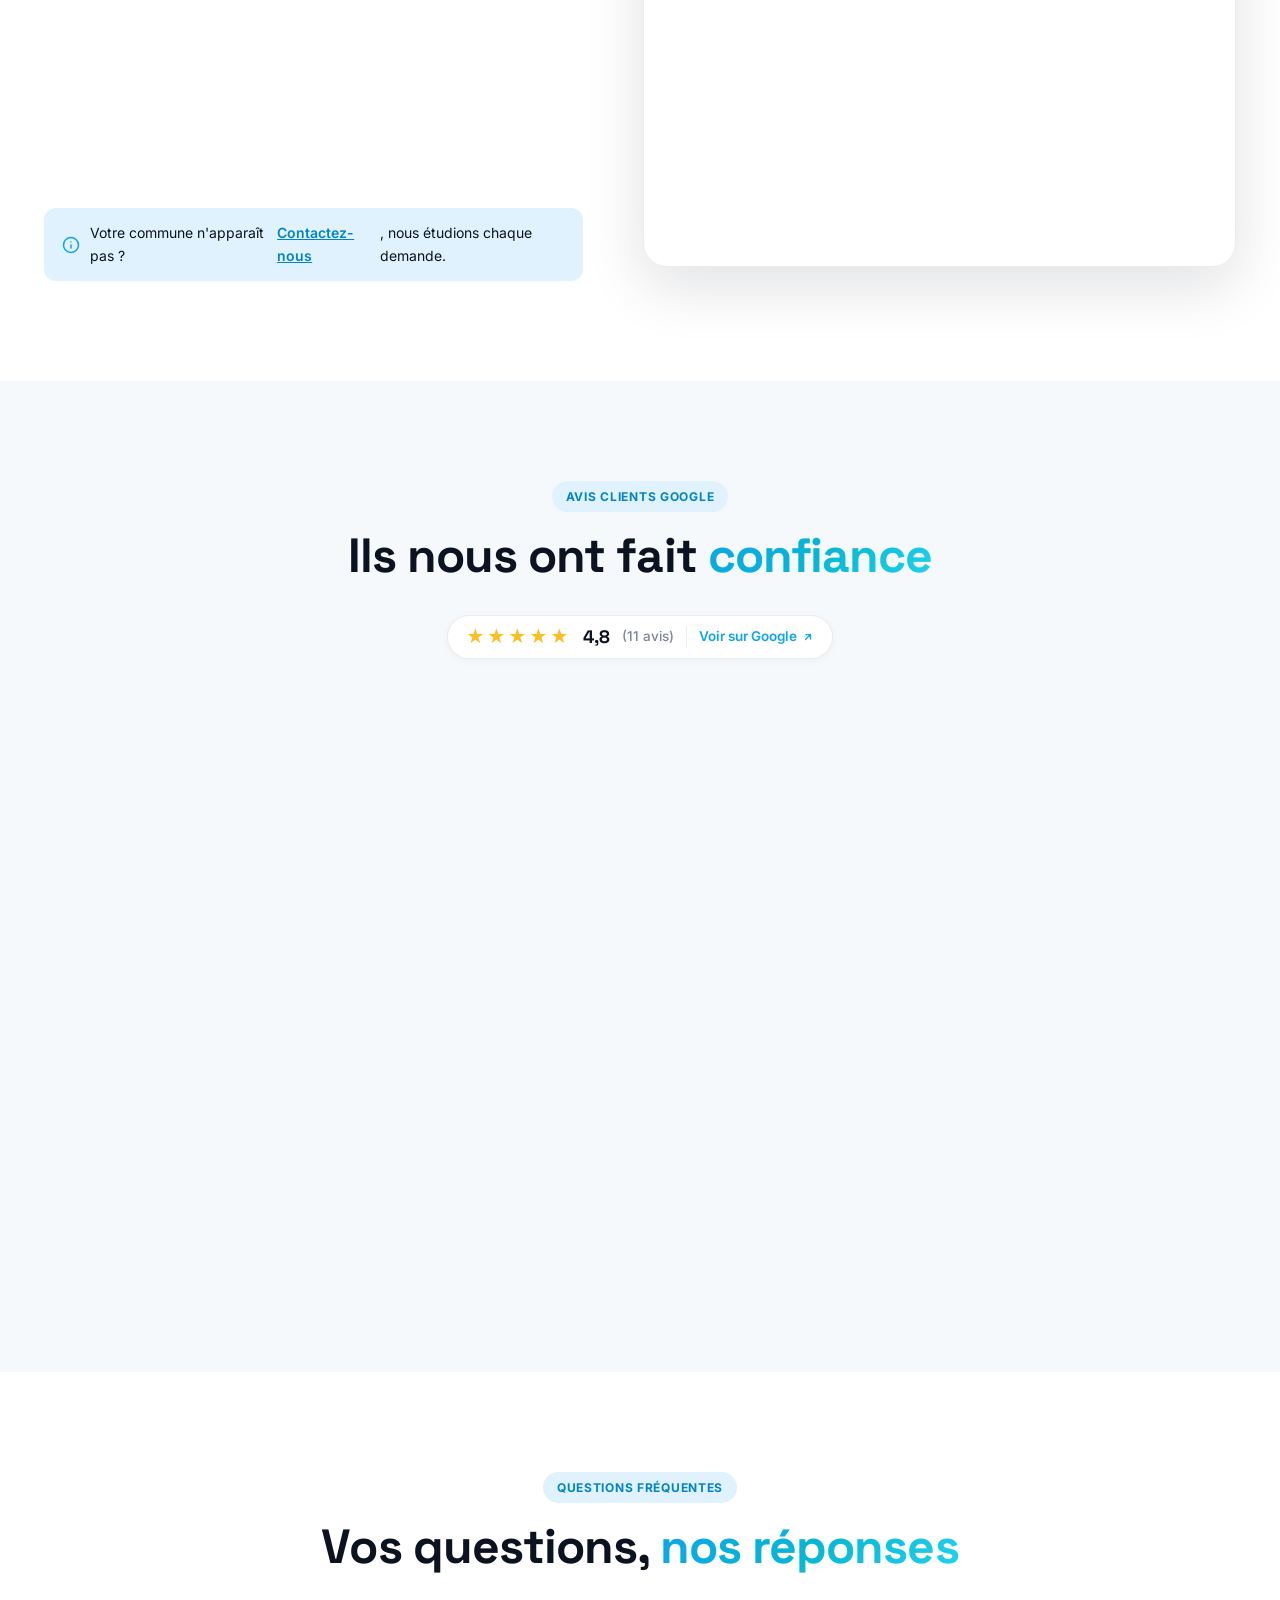
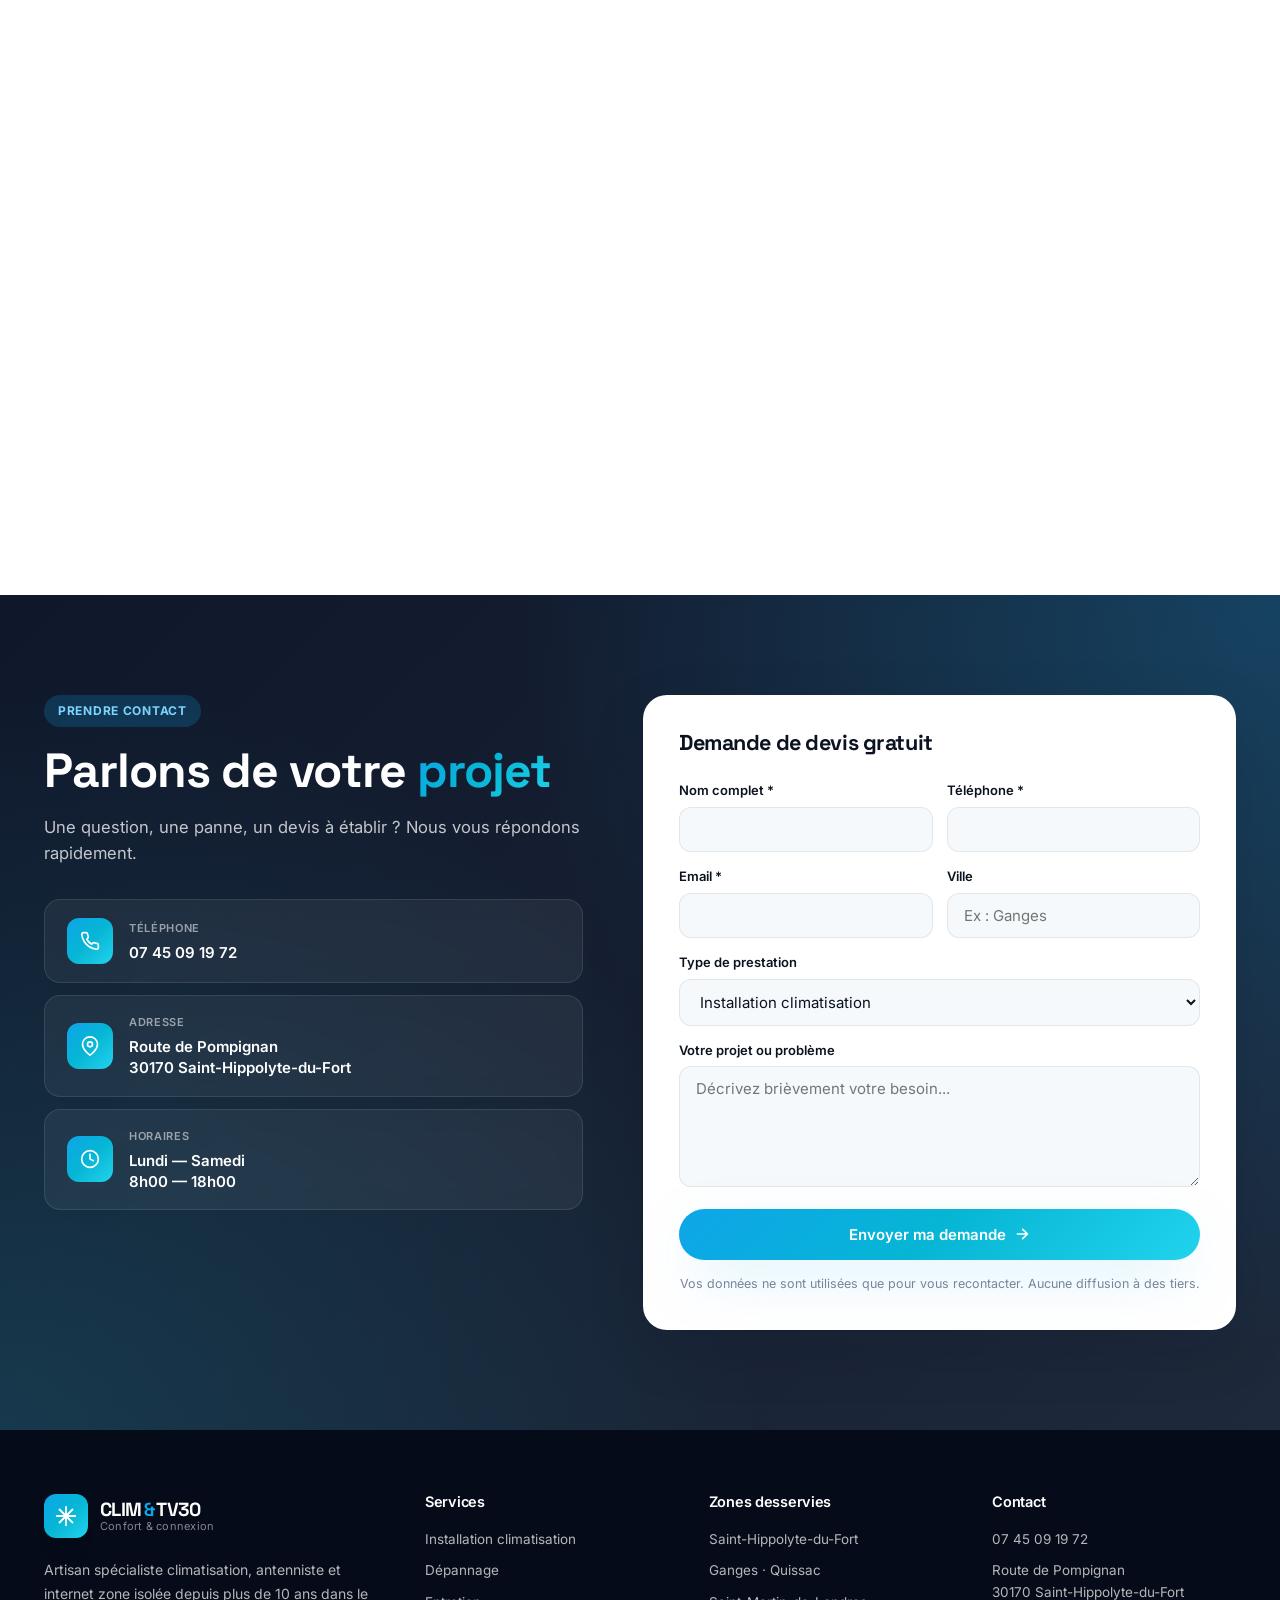
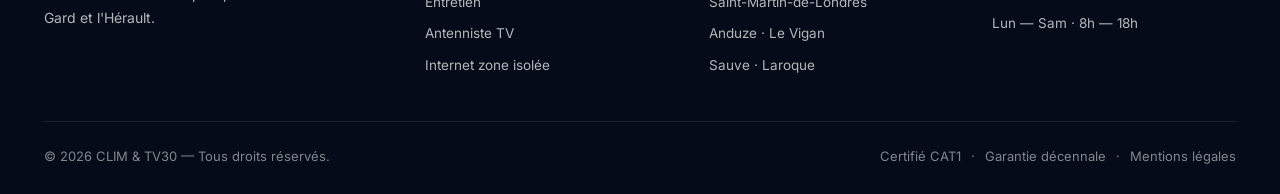
==== commit 341d9608: "Add real Google reviews with rating summary - Replace 3 placeholder testimonials with 5 real reviews" ====
--- a/index.html
+++ b/index.html
@@ -584,11 +584,11 @@
         <div class="section-head">
             <span class="eyebrow">Avis clients Google</span>
             <h2 class="section-title">Ils nous ont fait <em>confiance</em></h2>
-            <div class="reviews-summary" id="reviewsSummary" hidden>
-                <span class="reviews-stars" id="reviewsStars"></span>
-                <span class="reviews-avg" id="reviewsAvg"></span>
-                <span class="reviews-count" id="reviewsCount"></span>
-                <a class="reviews-google-link" id="reviewsGoogleLink" href="#" target="_blank" rel="noopener">
+            <div class="reviews-summary" id="reviewsSummary">
+                <span class="reviews-stars" id="reviewsStars">★★★★★</span>
+                <span class="reviews-avg" id="reviewsAvg">4,8</span>
+                <span class="reviews-count" id="reviewsCount">(11 avis)</span>
+                <a class="reviews-google-link" id="reviewsGoogleLink" href="https://www.google.com/maps?cid=4485953212700977186" target="_blank" rel="noopener">
                     Voir sur Google
                     <svg width="12" height="12" viewBox="0 0 24 24" fill="none" stroke="currentColor" stroke-width="2.5" stroke-linecap="round"><path d="M7 17L17 7M8 7h9v9"/></svg>
                 </a>
@@ -596,30 +596,59 @@
         </div>
 
         <div class="reviews-grid" id="reviewsGrid">
-            <!-- Fallback : ces avis s'affichent si l'API Google n'est pas configurée -->
+            <!-- Avis réels extraits de la fiche Google / PagesJaunes.
+                 Remplacés automatiquement si l'API Google Places est configurée. -->
             <article class="review">
                 <div class="review-stars">★★★★★</div>
-                <p class="review-text">« Intervention rapide et pro. Le rendu de la pose est propre, les explications limpides. Je recommande pour toute installation clim dans le secteur. »</p>
+                <p class="review-text">« Ils ont installé notre satellite Starlink et ont transformé ce qui aurait pu être un travail difficile en une pure joie. Nous sommes très reconnaissants. »</p>
                 <div class="review-author">
-                    <div class="review-avatar">M</div>
-                    <div><strong>Marc D.</strong><span>Ganges (34)</span></div>
+                    <div class="review-avatar">S</div>
+                    <div><strong>Sarah W.</strong><span>Client Starlink</span></div>
                 </div>
             </article>
             <article class="review">
                 <div class="review-stars">★★★★★</div>
-                <p class="review-text">« Nous vivions en zone très isolée sans internet correct. Grâce à leur installation Starlink, tout fonctionne parfaitement. Un grand merci ! »</p>
+                <p class="review-text">« Travail très professionnel et délais rapides ! Les prix sont très abordables par rapport aux autres. »</p>
                 <div class="review-author">
-                    <div class="review-avatar">S</div>
-                    <div><strong>Sophie L.</strong><span>Le Vigan (30)</span></div>
+                    <div class="review-avatar">C</div>
+                    <div><strong>Client vérifié</strong><span>Installation climatisation</span></div>
                 </div>
             </article>
             <article class="review">
                 <div class="review-stars">★★★★★</div>
-                <p class="review-text">« Dépannage en urgence un samedi après-midi. Un vrai artisan à l'écoute, prix juste, et clim comme neuve. Bravo ! »</p>
+                <p class="review-text">« Ponctuel, compétent et prix très attractifs. En plus il a pris le temps de me conseiller sur un sujet en dehors de ce pour quoi il venait. »</p>
                 <div class="review-author">
-                    <div class="review-avatar">J</div>
-                    <div><strong>Julien R.</strong><span>Anduze (30)</span></div>
-                </div>
+                    <div class="review-avatar">C</div>
+                    <div><strong>Client vérifié</strong><span>PagesJaunes</span></div>
+                </div>
+            </article>
+            <article class="review">
+                <div class="review-stars">★★★★★</div>
+                <p class="review-text">« Travail propre, soigné et de bons conseils. Rapide, efficace, compétent. »</p>
+                <div class="review-author">
+                    <div class="review-avatar">C</div>
+                    <div><strong>Client vérifié</strong><span>Avis Google</span></div>
+                </div>
+            </article>
+            <article class="review">
+                <div class="review-stars">★★★★★</div>
+                <p class="review-text">« Très efficace, professionnel et agréable. »</p>
+                <div class="review-author">
+                    <div class="review-avatar">C</div>
+                    <div><strong>Client vérifié</strong><span>Février 2025</span></div>
+                </div>
+            </article>
+            <article class="review review-cta">
+                <div class="review-cta-icon">
+                    <svg viewBox="0 0 24 24" fill="none" stroke="currentColor" stroke-width="2" stroke-linecap="round" stroke-linejoin="round">
+                        <polygon points="12 2 15.09 8.26 22 9.27 17 14.14 18.18 21.02 12 17.77 5.82 21.02 7 14.14 2 9.27 8.91 8.26 12 2"/>
+                    </svg>
+                </div>
+                <p class="review-cta-text">Découvrez les <strong>11 avis</strong> Google de nos clients — note moyenne <strong>4,8 / 5</strong>.</p>
+                <a href="https://www.google.com/maps?cid=4485953212700977186" target="_blank" rel="noopener" class="btn btn-primary">
+                    Tous les avis sur Google
+                    <svg width="14" height="14" viewBox="0 0 24 24" fill="none" stroke="currentColor" stroke-width="2.5" stroke-linecap="round"><path d="M7 17L17 7M8 7h9v9"/></svg>
+                </a>
             </article>
         </div>
     </div>
--- a/styles.css
+++ b/styles.css
@@ -370,6 +370,15 @@
 .reviews-grid{display:grid;grid-template-columns:repeat(3,1fr);gap:20px}
 .review .review-avatar img{width:100%;height:100%;object-fit:cover;display:block}
 img.review-avatar{width:44px;height:44px;border-radius:50%;object-fit:cover;flex-shrink:0}
+
+.review-cta{background:linear-gradient(135deg,#0F172A 0%,#1E293B 100%);color:#fff;display:flex;flex-direction:column;align-items:center;justify-content:center;text-align:center;padding:36px 28px;gap:18px;border:none;position:relative;overflow:hidden}
+.review-cta::before{content:'';position:absolute;inset:0;background:radial-gradient(circle at 30% 20%,rgba(14,165,233,.25),transparent 60%);pointer-events:none}
+.review-cta::after{display:none}
+.review-cta-icon{width:56px;height:56px;border-radius:50%;background:var(--gradient-cool);color:#fff;display:flex;align-items:center;justify-content:center;box-shadow:var(--shadow-glow);position:relative;z-index:1}
+.review-cta-icon svg{width:26px;height:26px;fill:currentColor}
+.review-cta-text{color:rgba(255,255,255,.85);font-size:15px;margin:0;line-height:1.6;position:relative;z-index:1}
+.review-cta-text strong{color:#fff;font-weight:600}
+.review-cta .btn{position:relative;z-index:1}
 .review{background:#fff;padding:30px;border-radius:var(--radius-lg);border:1px solid var(--line);transition:transform .3s,box-shadow .3s,border-color .3s;position:relative;overflow:hidden}
 .review:hover{transform:translateY(-4px);box-shadow:var(--shadow-md);border-color:var(--primary)}
 .review::before{content:'"';position:absolute;top:-20px;right:22px;font-family:'Space Grotesk',serif;font-size:100px;color:var(--primary);opacity:.12;line-height:1;pointer-events:none}
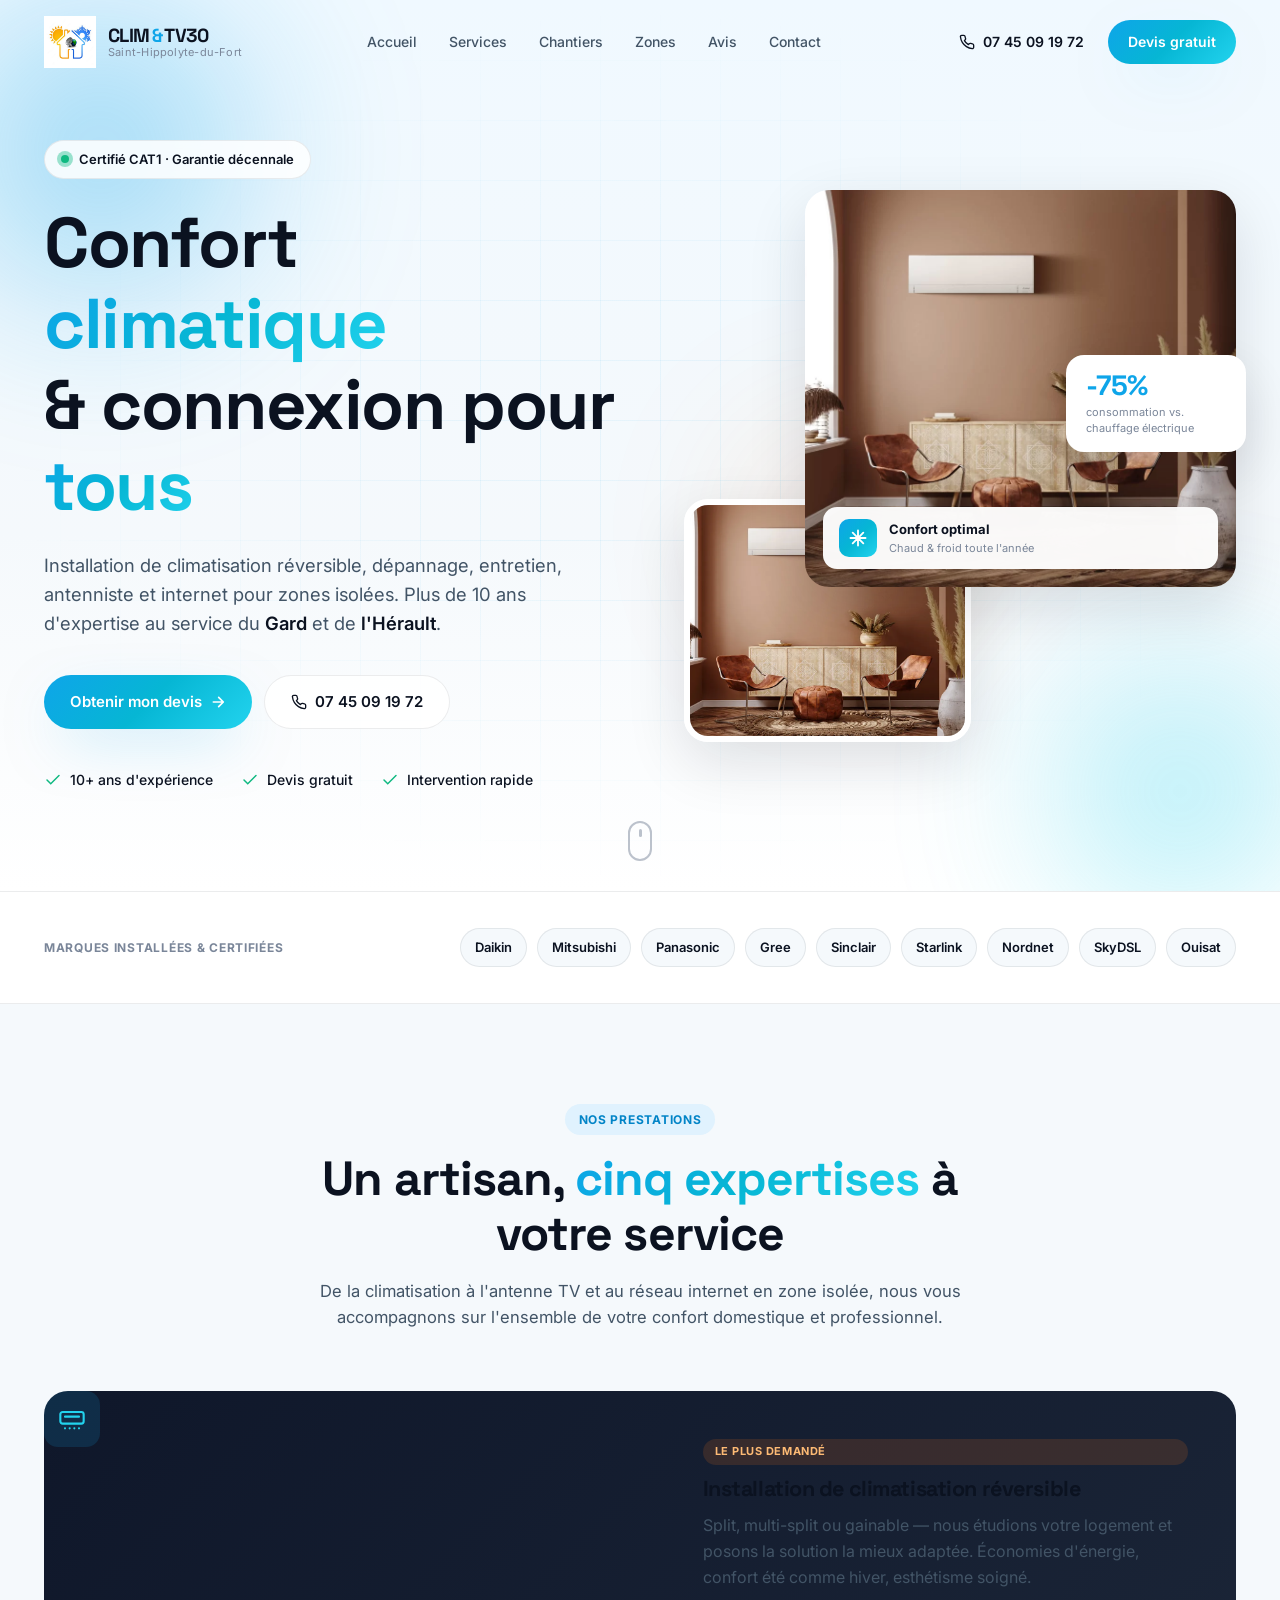
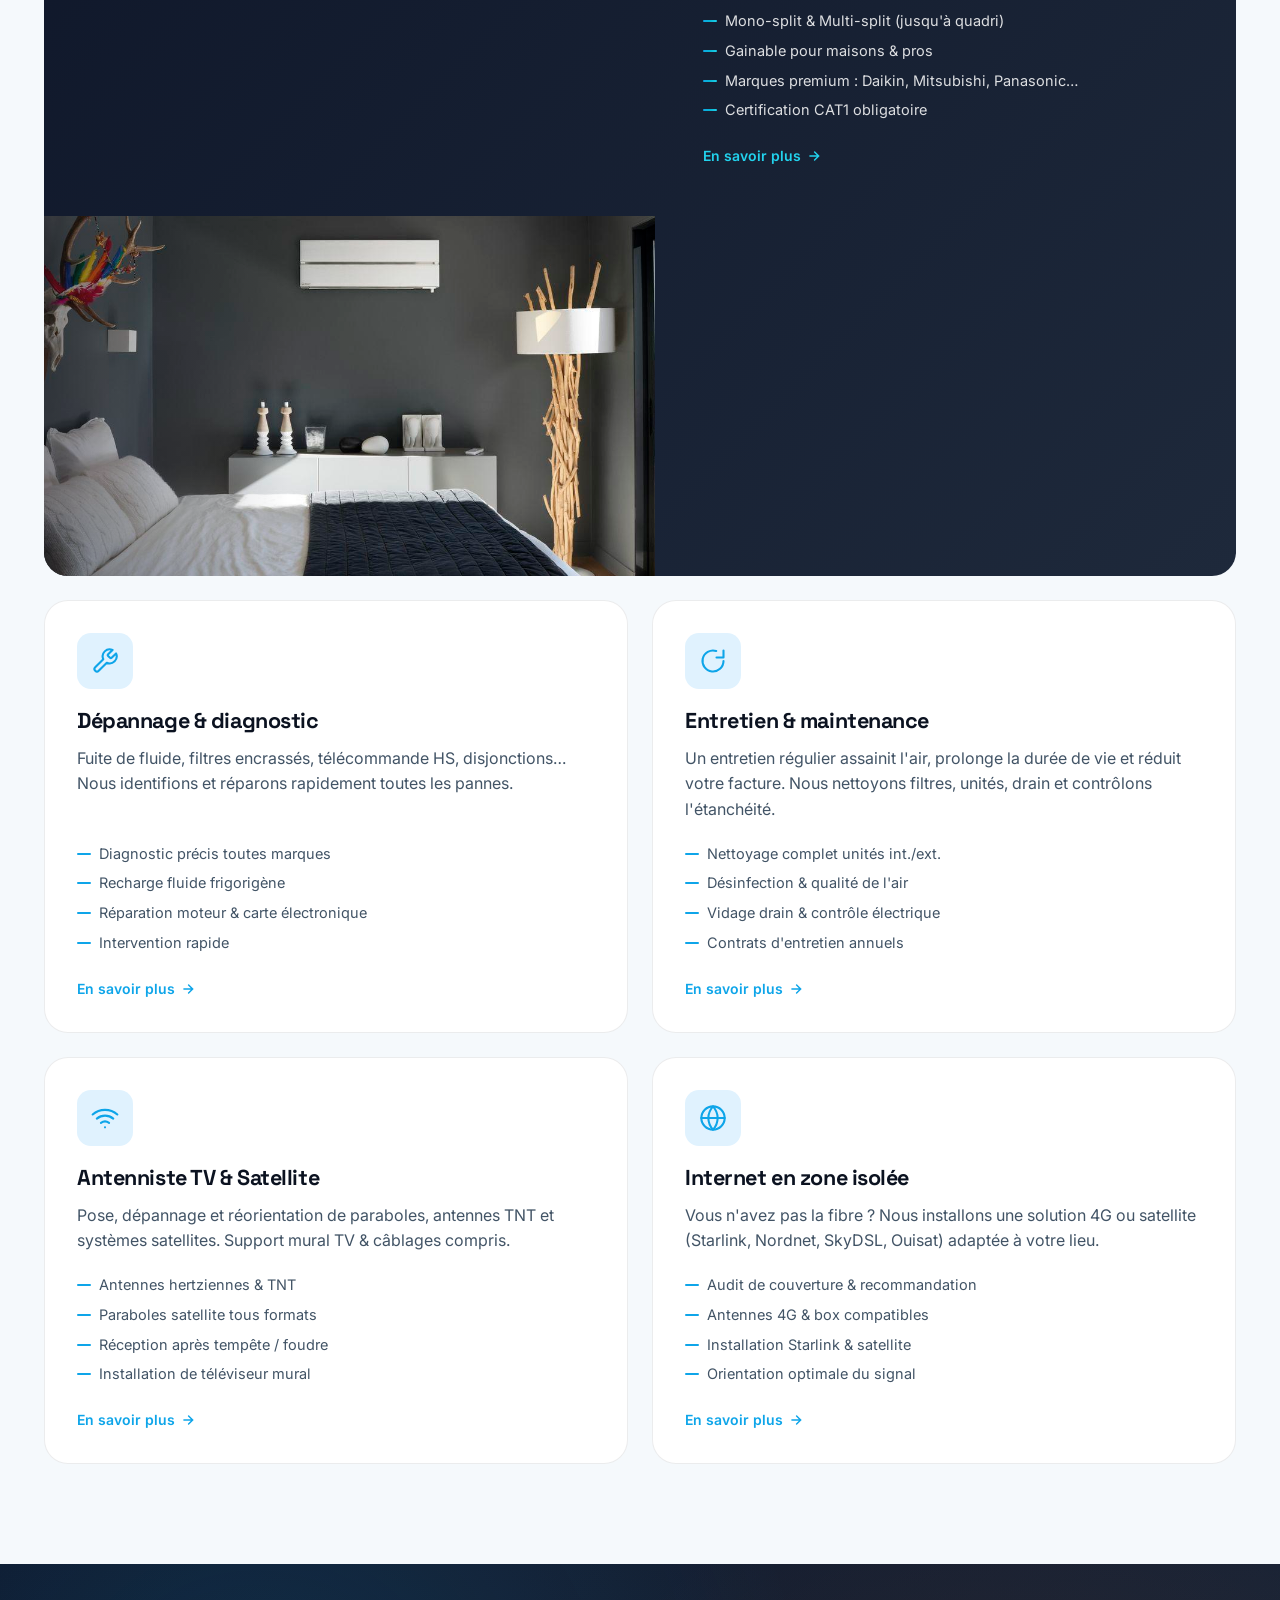
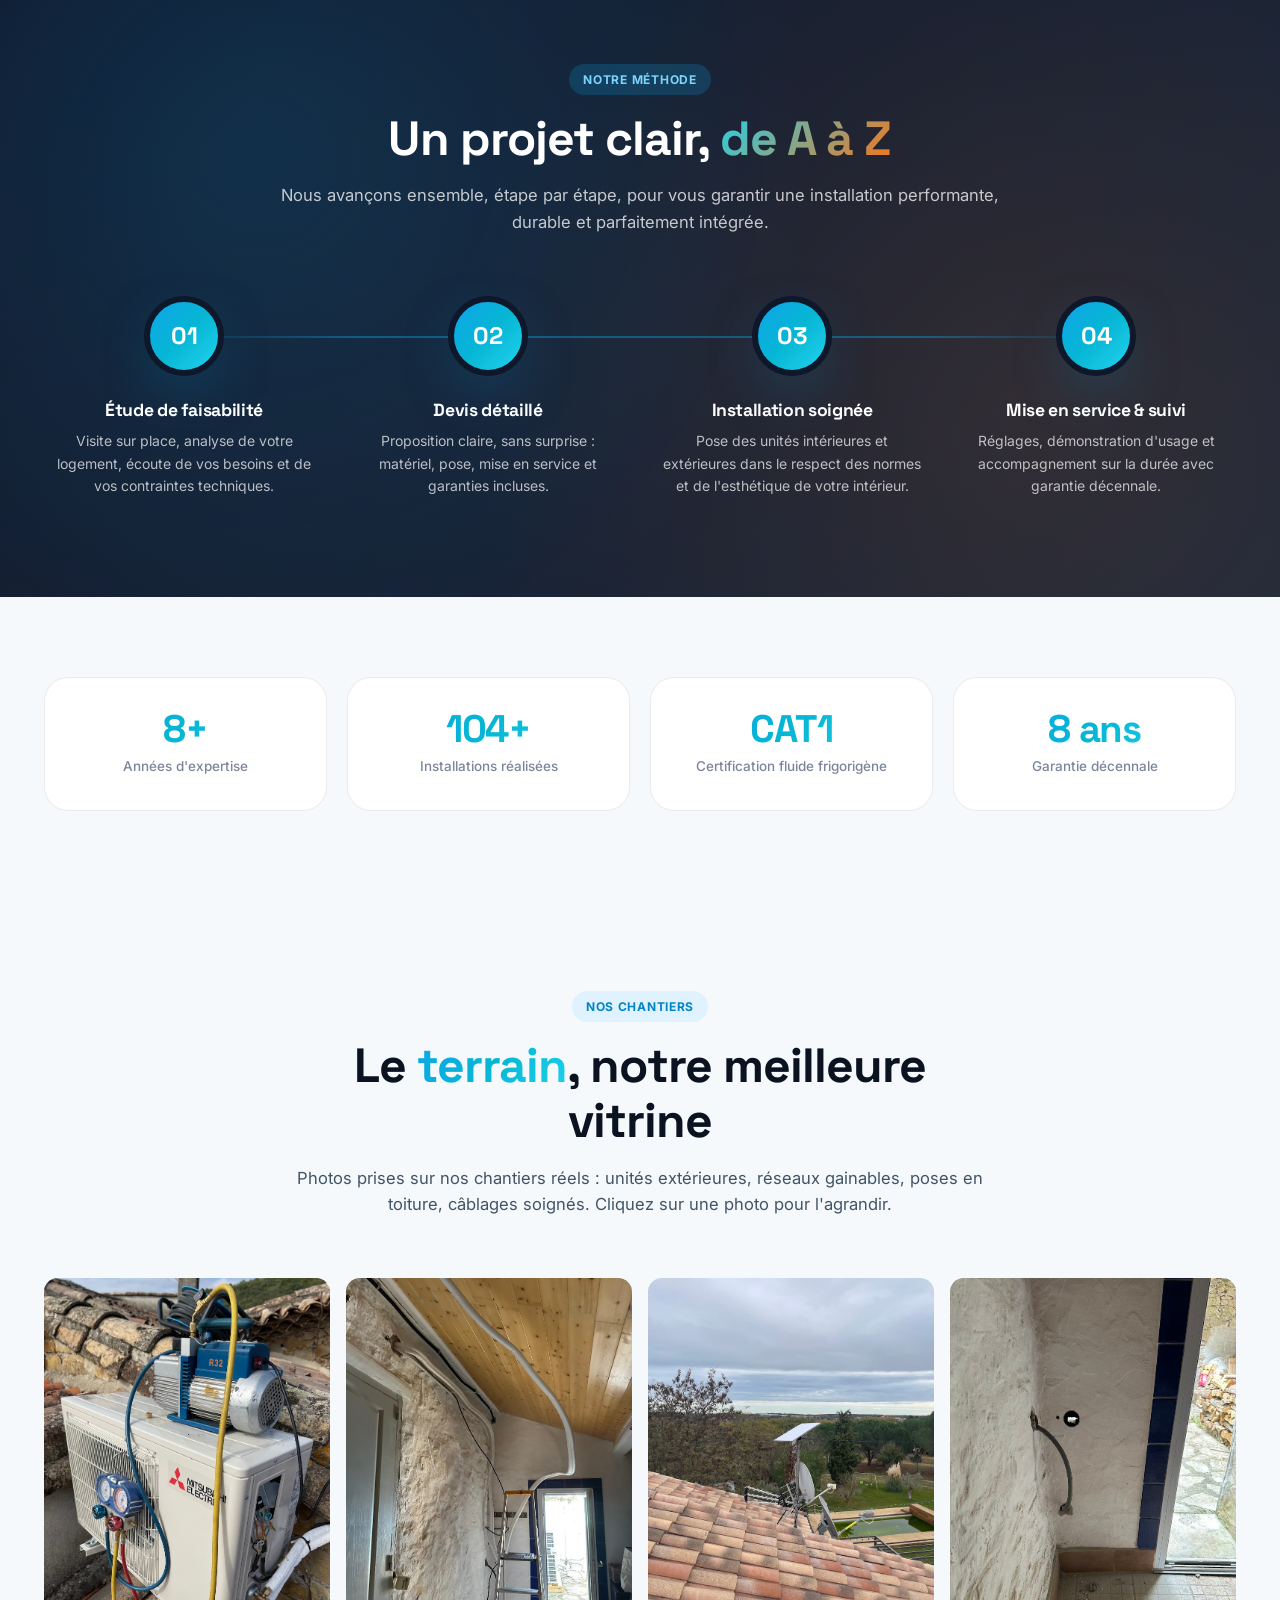
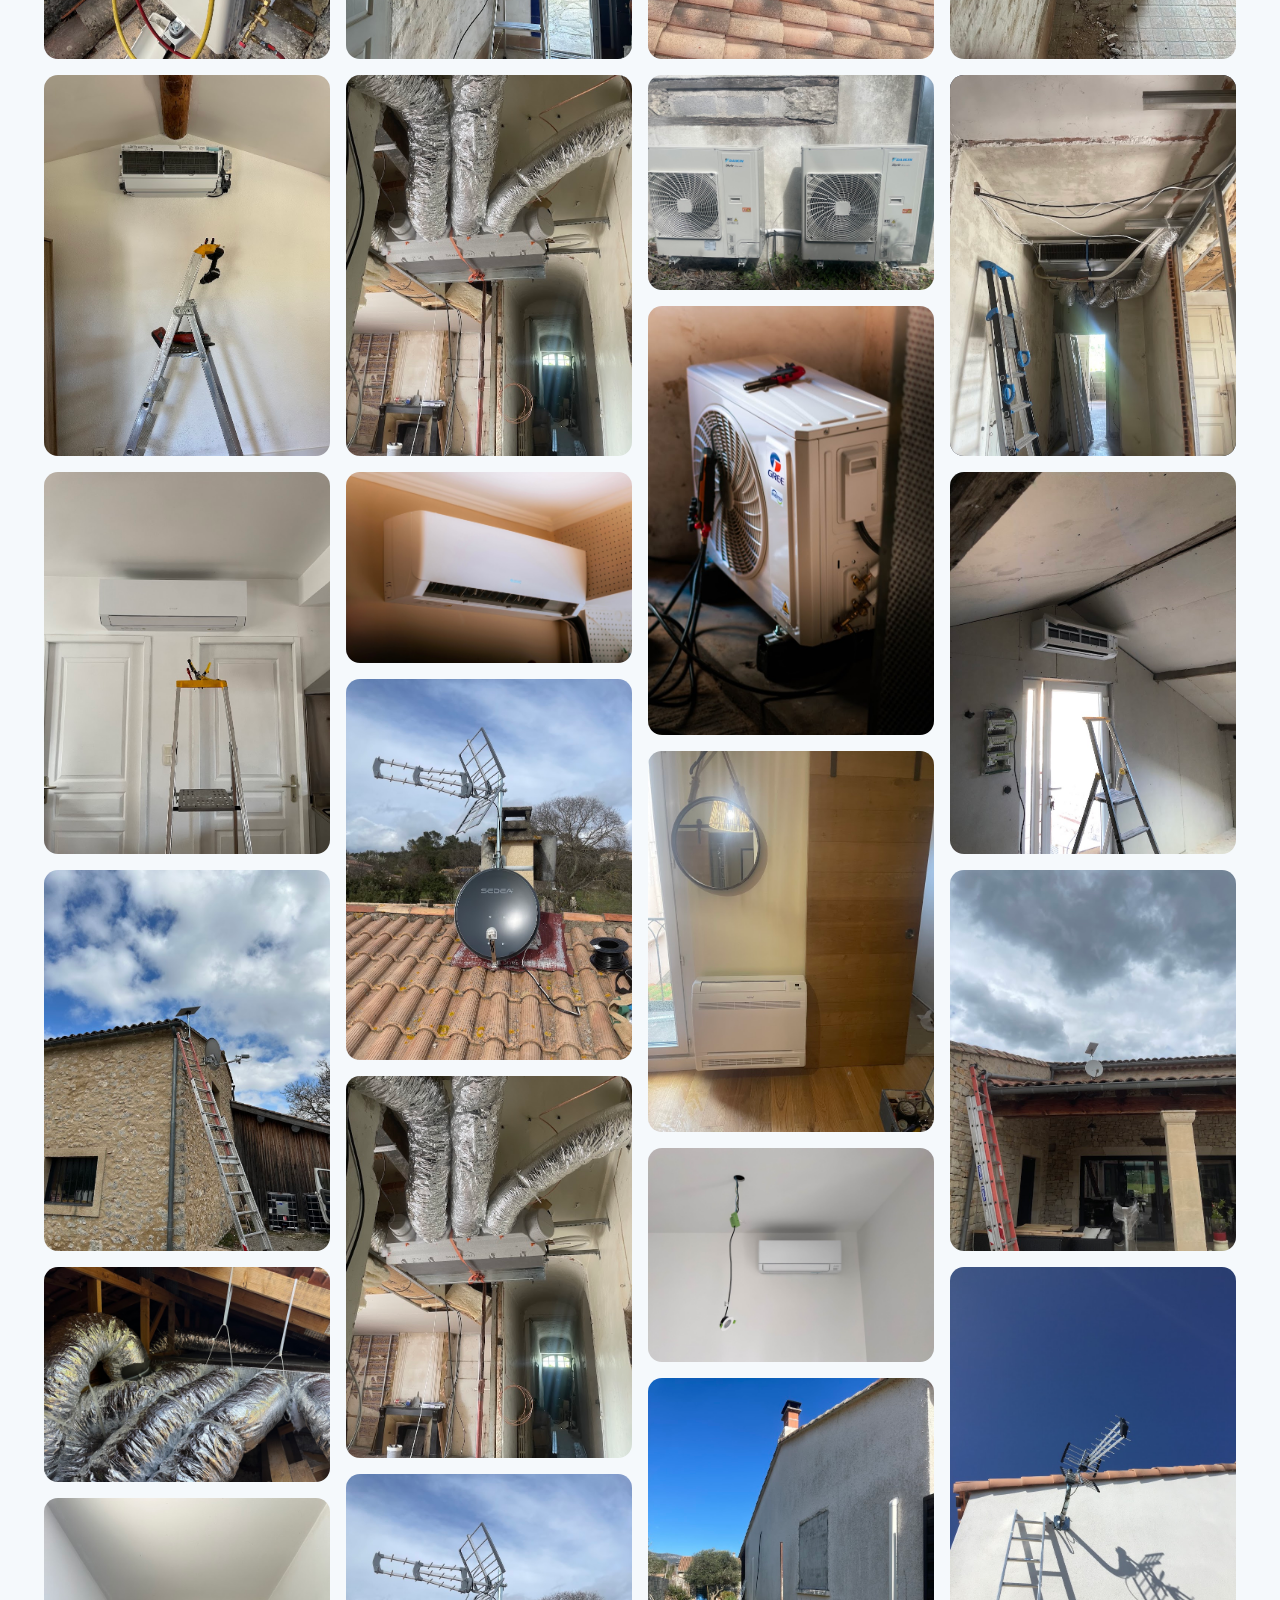
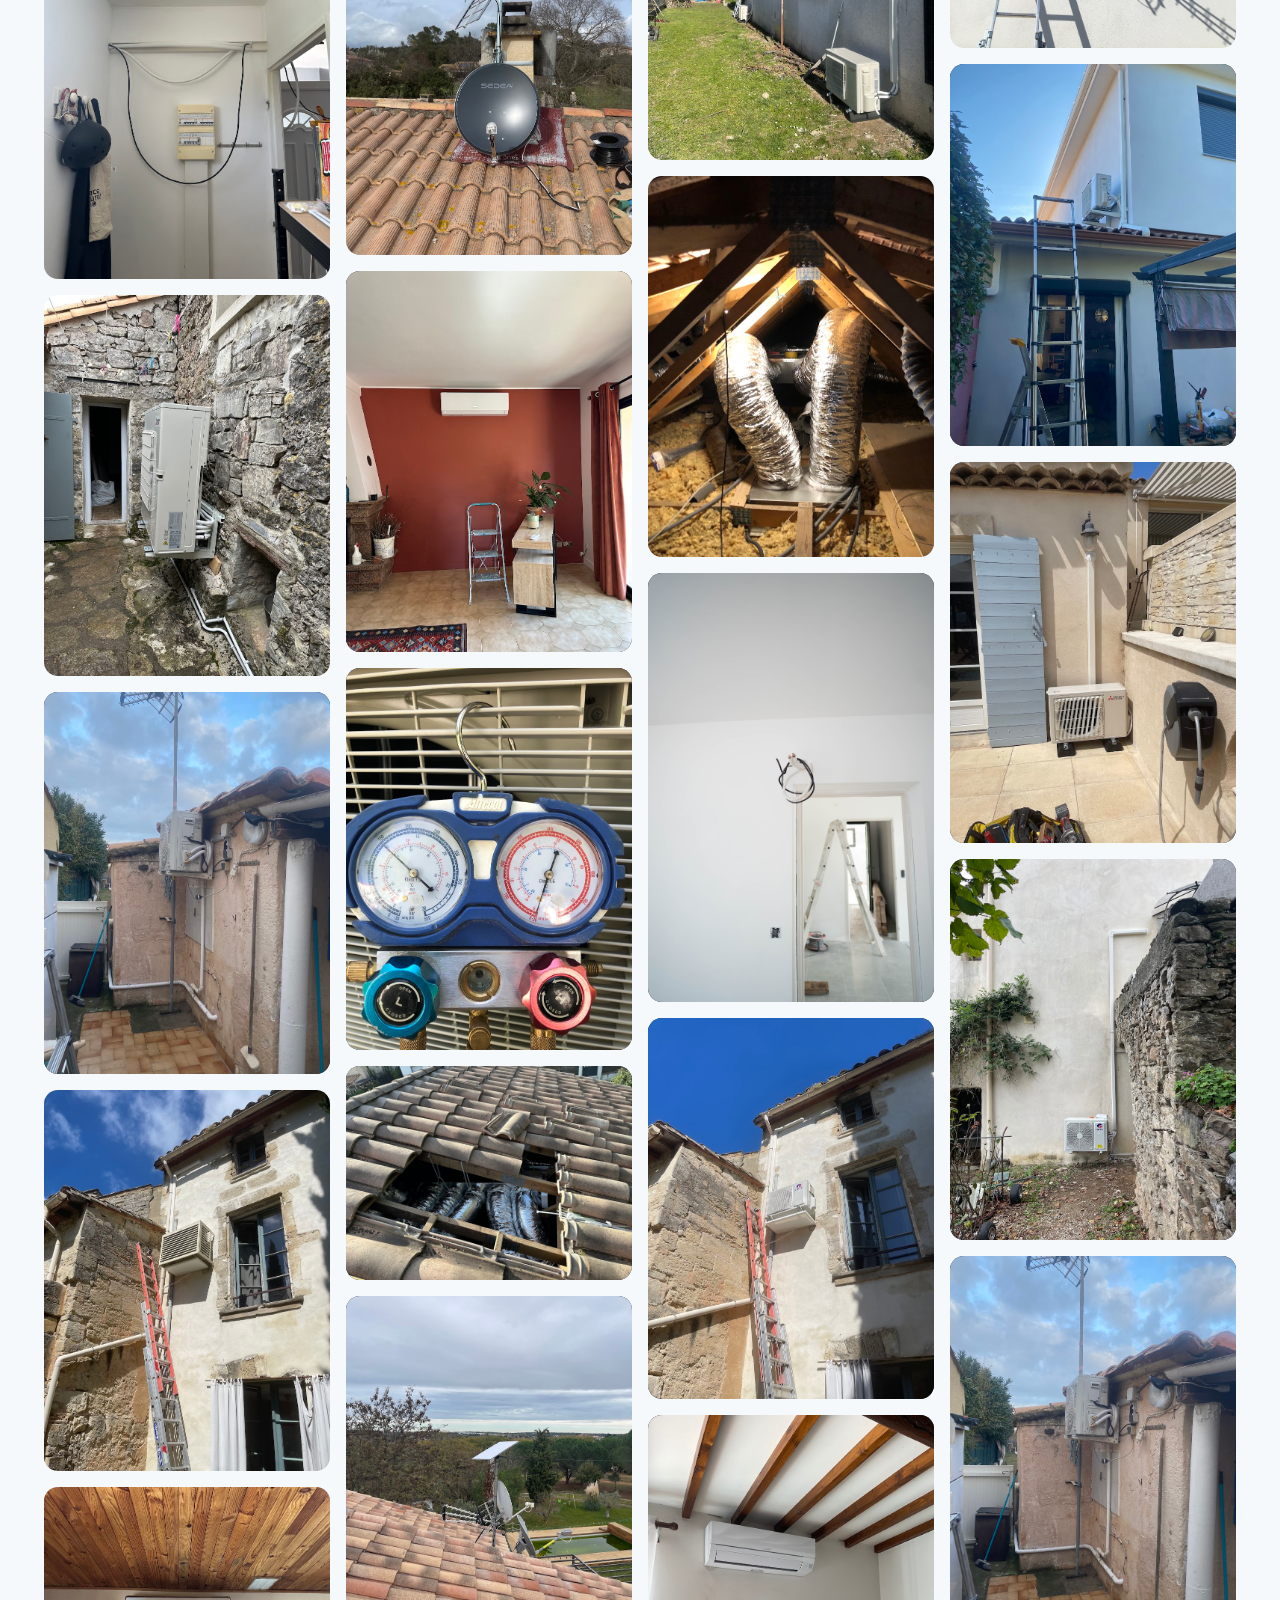
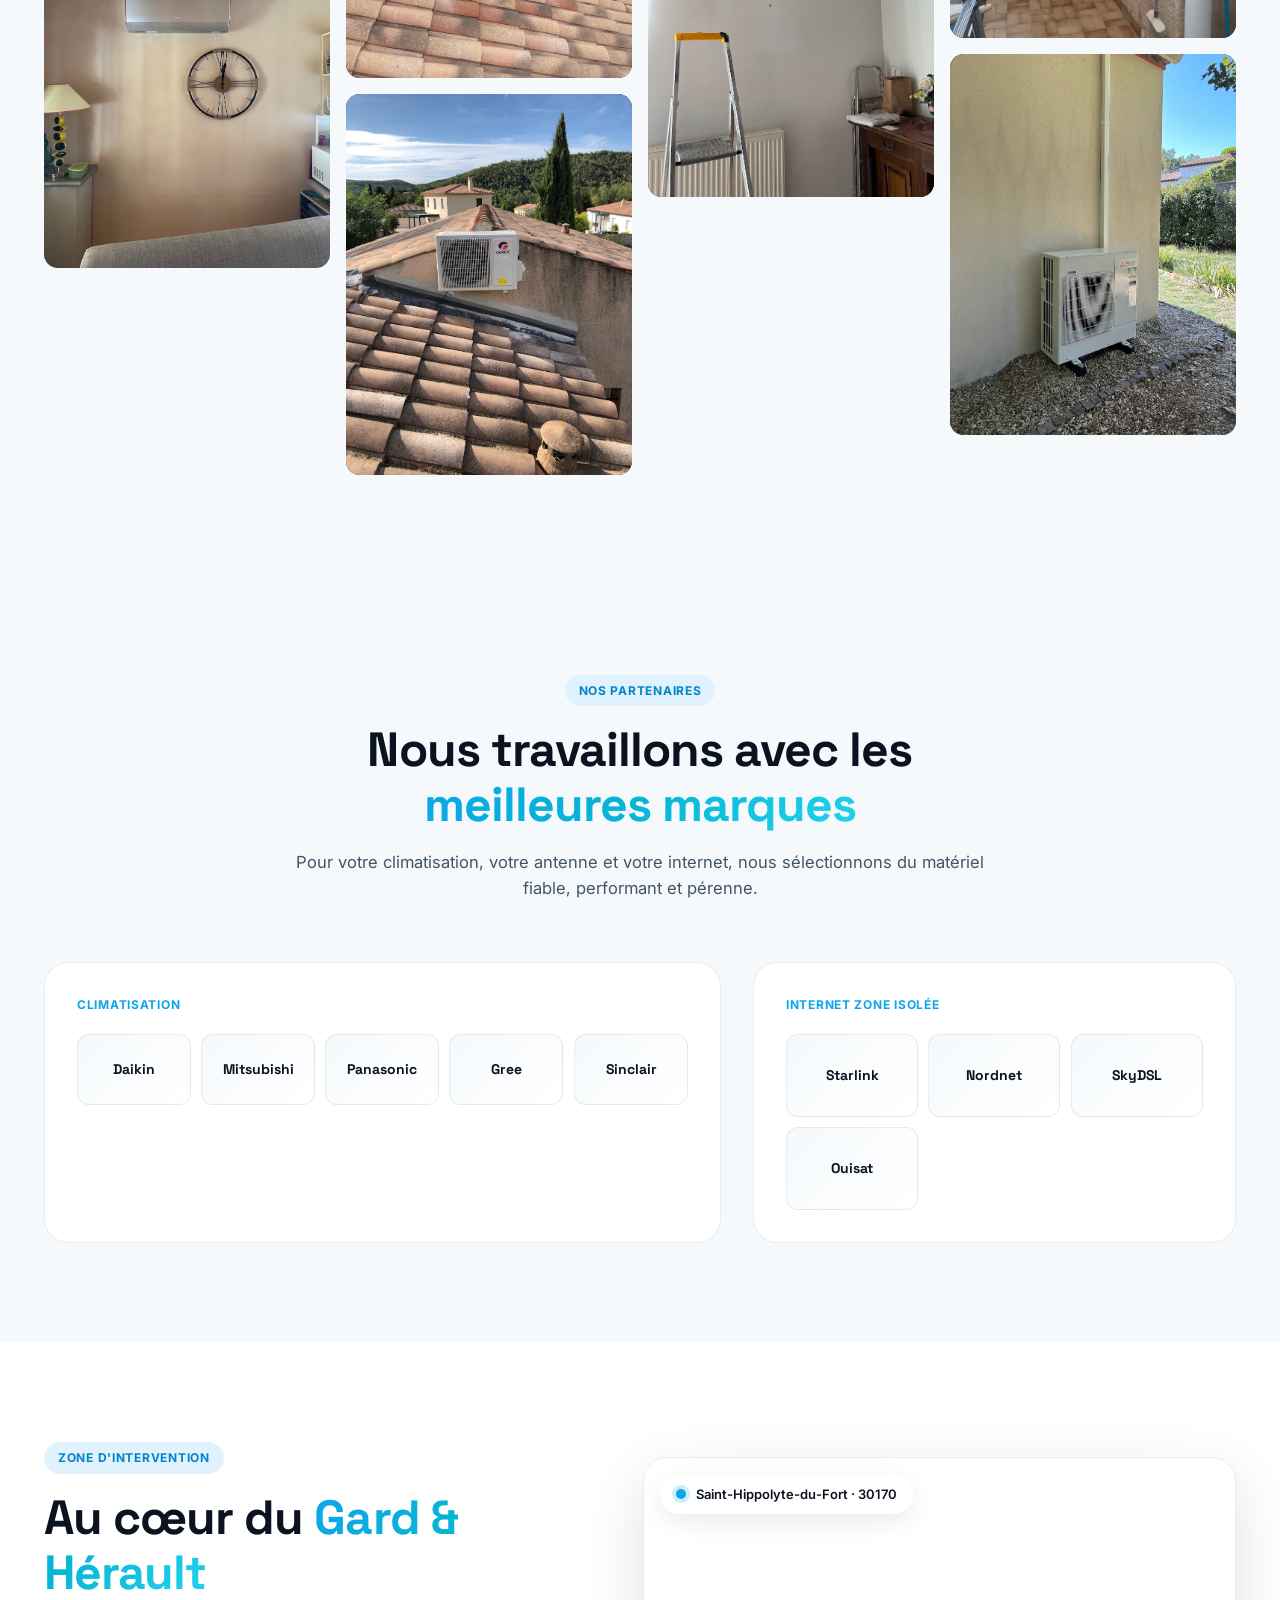
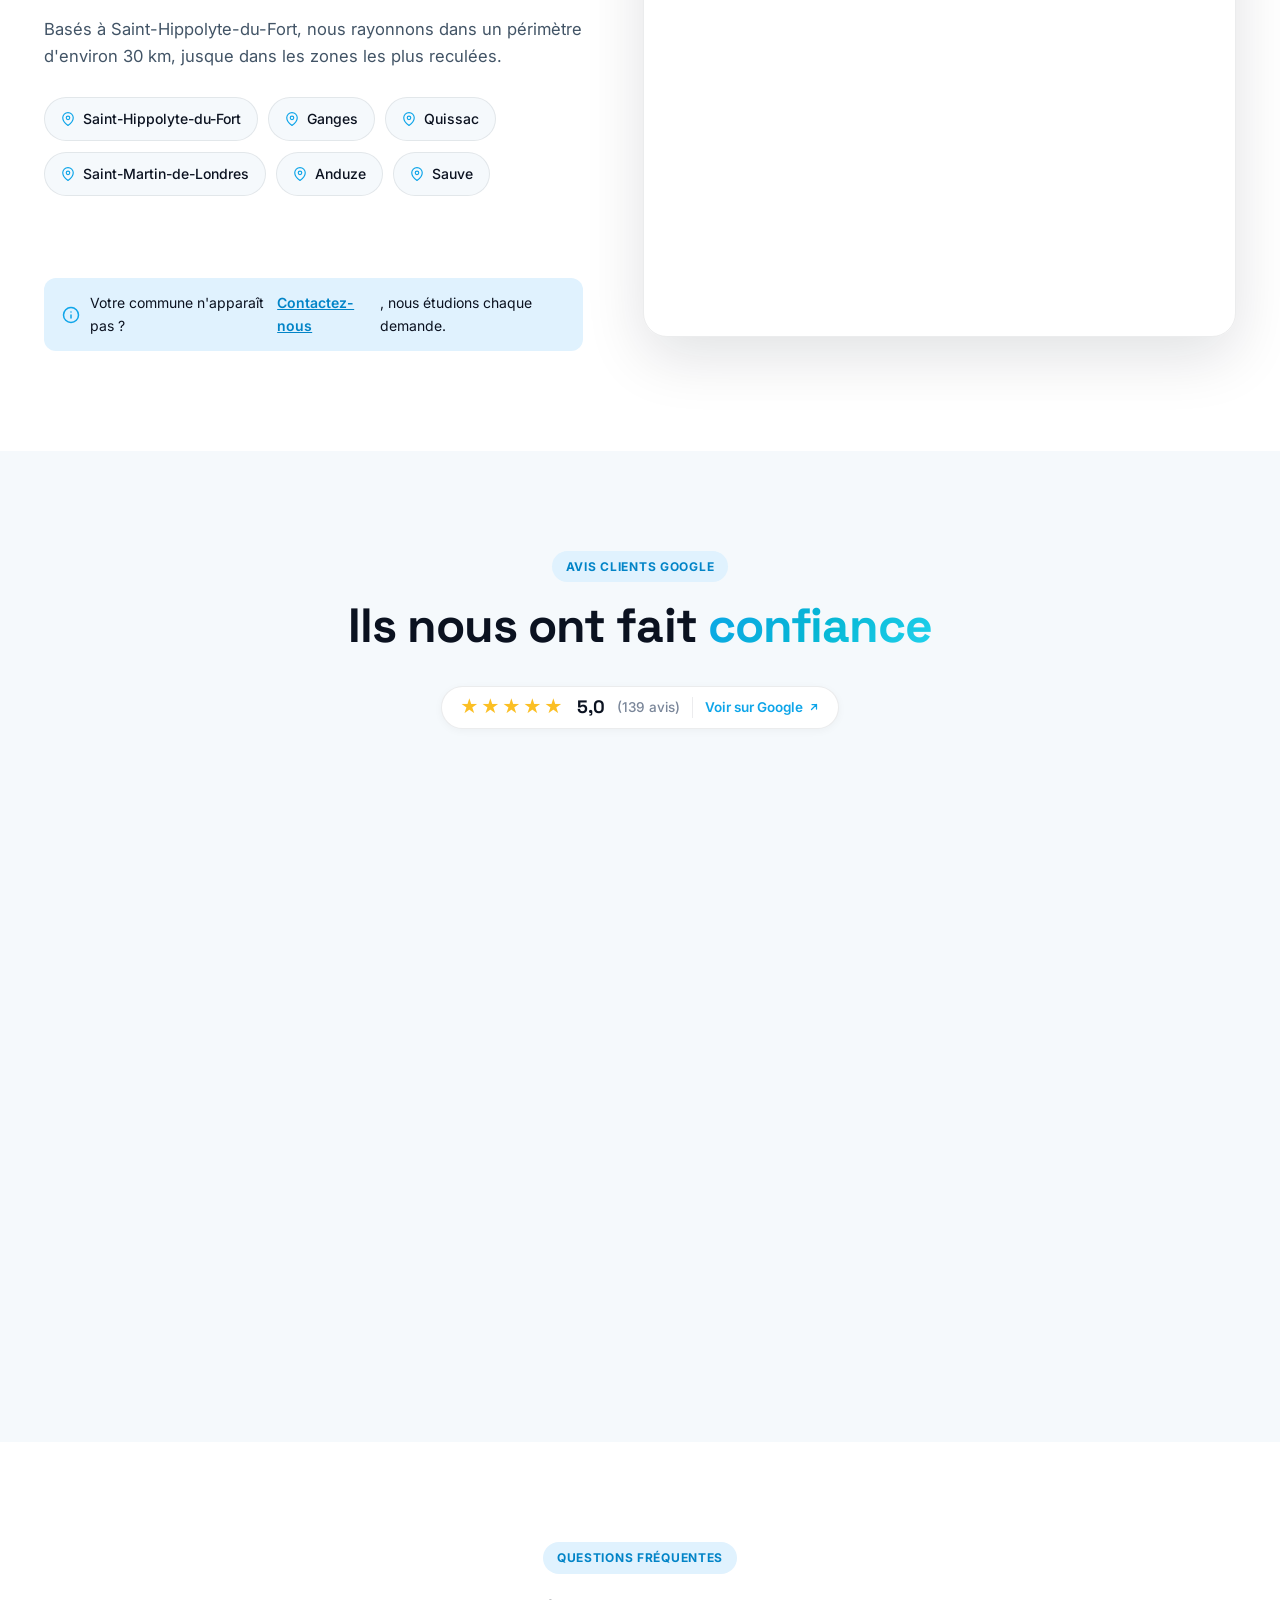
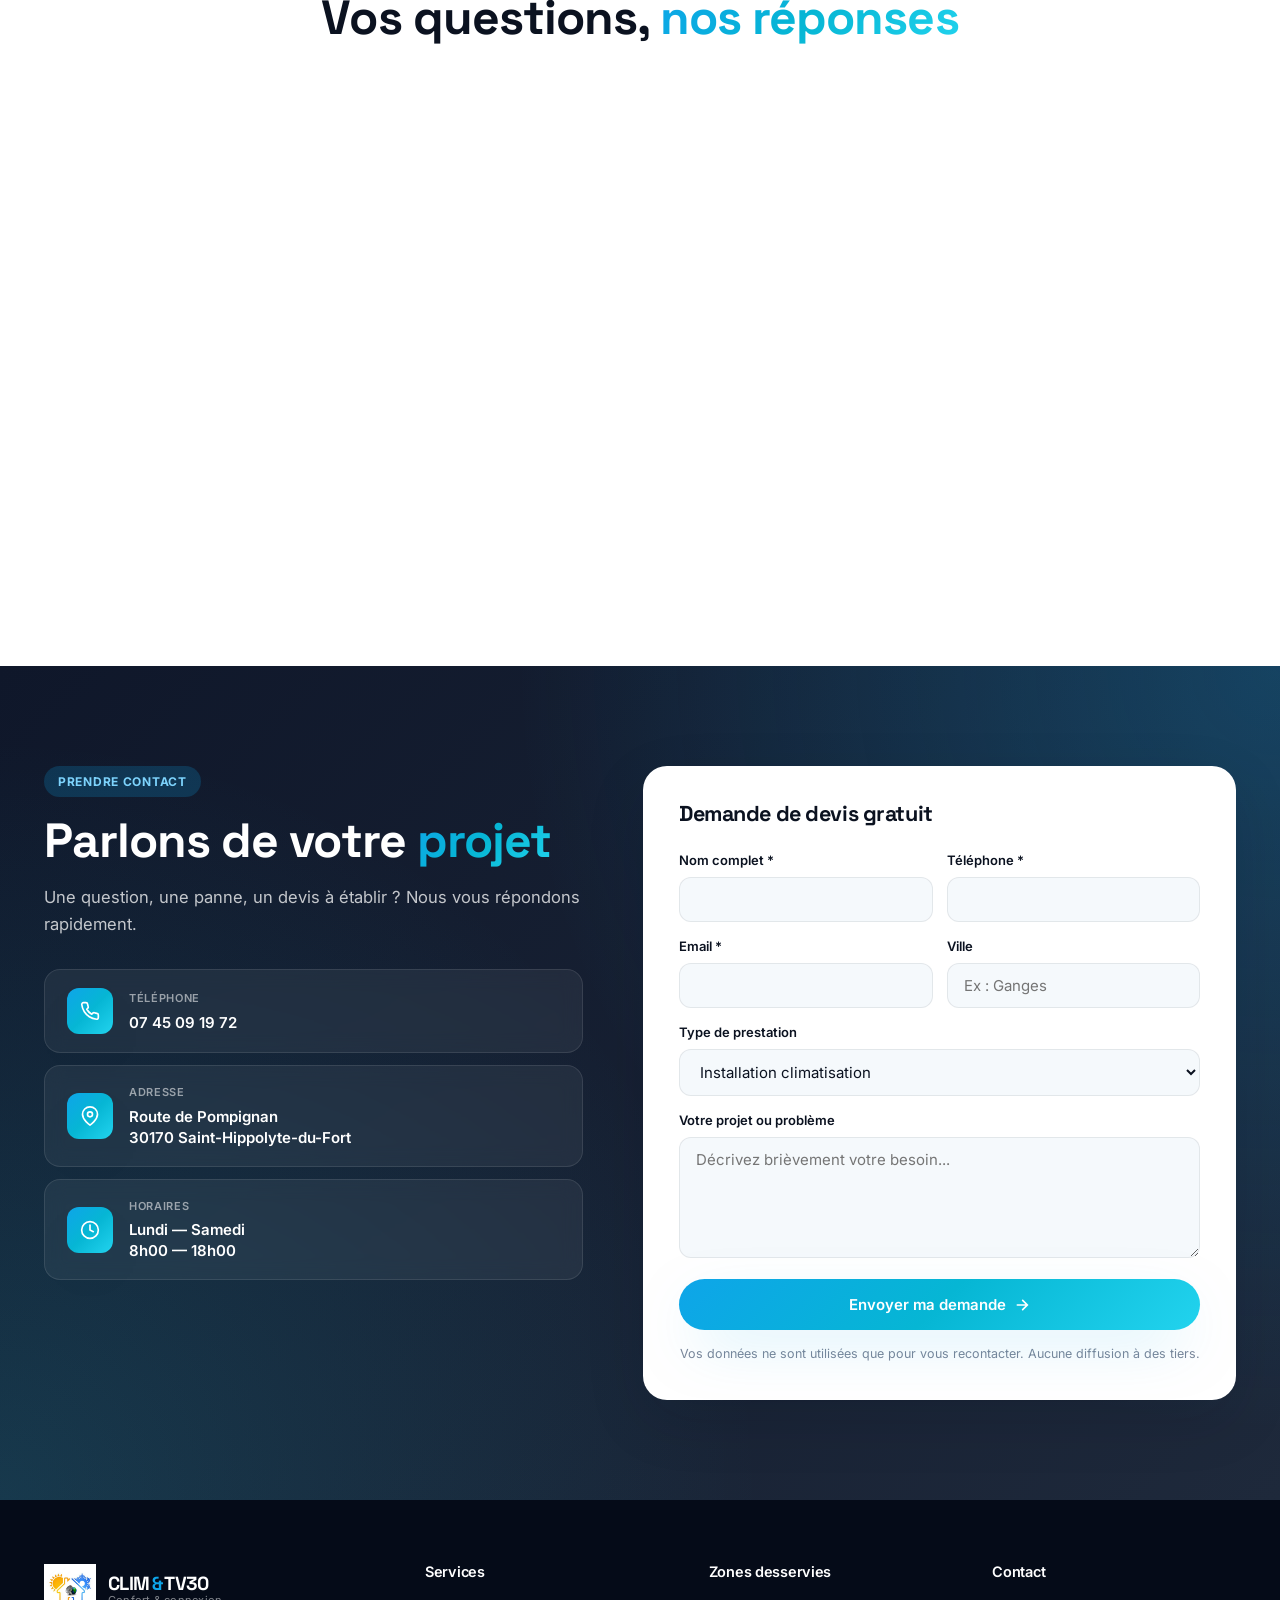
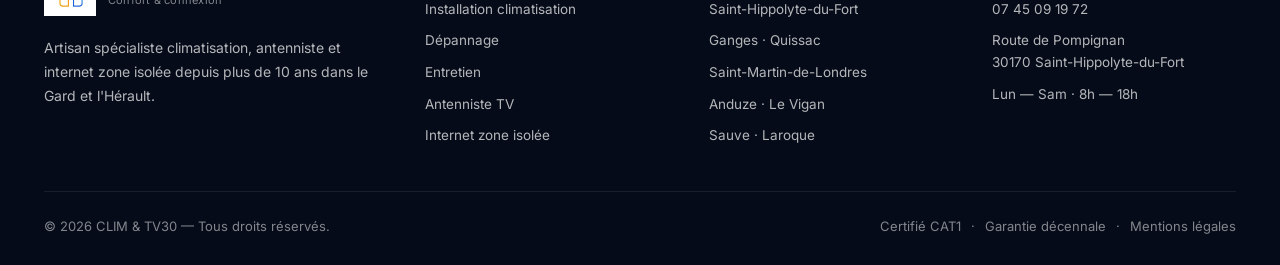
==== commit 51fc8bba: "newv" ====
--- a/index.html
+++ b/index.html
@@ -10,7 +10,7 @@
     <meta property="og:title" content="CLIM & TV30 — Spécialiste climatisation, antenniste & internet">
     <meta property="og:description" content="10 ans d'expertise · Certifié CAT1 · Garantie décennale · Gard & Hérault">
     <meta property="og:type" content="website">
-    <link rel="icon" type="image/jpeg" href="images/logo.jpg">
+    <link rel="icon" type="image/png" href="images/logo/logo.png">
     <link rel="preconnect" href="https://fonts.googleapis.com">
     <link rel="preconnect" href="https://fonts.gstatic.com" crossorigin>
     <link href="https://fonts.googleapis.com/css2?family=Inter:wght@300;400;500;600;700;800&family=Space+Grotesk:wght@500;600;700&display=swap" rel="stylesheet">
@@ -22,11 +22,7 @@
 <header class="nav" id="nav">
     <div class="nav-container">
         <a href="#accueil" class="nav-logo">
-            <div class="logo-badge">
-                <svg viewBox="0 0 24 24" fill="none" stroke="currentColor" stroke-width="2" stroke-linecap="round" stroke-linejoin="round">
-                    <path d="M2 12h20M12 2v20M4.93 4.93l14.14 14.14M19.07 4.93L4.93 19.07"/>
-                </svg>
-            </div>
+            <img class="logo-img" src="images/logo/logo.png" alt="CLIM & TV30">
             <div class="logo-text">
                 <span class="logo-main">CLIM<em>&</em>TV30</span>
                 <span class="logo-sub">Saint-Hippolyte-du-Fort</span>
@@ -35,7 +31,6 @@
         <nav class="nav-menu" id="navMenu">
             <a href="#accueil">Accueil</a>
             <a href="#services">Services</a>
-            <a href="#modeles">Modèles</a>
             <a href="#chantiers">Chantiers</a>
             <a href="#zones">Zones</a>
             <a href="#avis">Avis</a>
@@ -181,7 +176,7 @@
                         <li>Marques premium : Daikin, Mitsubishi, Panasonic…</li>
                         <li>Certification CAT1 obligatoire</li>
                     </ul>
-                    <a href="#contact" class="service-link">Demander une étude
+                    <a href="installation.html" class="service-link">En savoir plus
                         <svg width="14" height="14" viewBox="0 0 24 24" fill="none" stroke="currentColor" stroke-width="2.5" stroke-linecap="round"><path d="M5 12h14M13 5l7 7-7 7"/></svg>
                     </a>
                 </div>
@@ -205,6 +200,9 @@
                         <li>Réparation moteur & carte électronique</li>
                         <li>Intervention rapide</li>
                     </ul>
+                    <a href="depannage.html" class="service-link">En savoir plus
+                        <svg width="14" height="14" viewBox="0 0 24 24" fill="none" stroke="currentColor" stroke-width="2.5" stroke-linecap="round"><path d="M5 12h14M13 5l7 7-7 7"/></svg>
+                    </a>
                 </div>
             </article>
 
@@ -224,6 +222,9 @@
                         <li>Vidage drain & contrôle électrique</li>
                         <li>Contrats d'entretien annuels</li>
                     </ul>
+                    <a href="entretien.html" class="service-link">En savoir plus
+                        <svg width="14" height="14" viewBox="0 0 24 24" fill="none" stroke="currentColor" stroke-width="2.5" stroke-linecap="round"><path d="M5 12h14M13 5l7 7-7 7"/></svg>
+                    </a>
                 </div>
             </article>
 
@@ -242,6 +243,9 @@
                         <li>Réception après tempête / foudre</li>
                         <li>Installation de téléviseur mural</li>
                     </ul>
+                    <a href="antenniste.html" class="service-link">En savoir plus
+                        <svg width="14" height="14" viewBox="0 0 24 24" fill="none" stroke="currentColor" stroke-width="2.5" stroke-linecap="round"><path d="M5 12h14M13 5l7 7-7 7"/></svg>
+                    </a>
                 </div>
             </article>
 
@@ -261,6 +265,9 @@
                         <li>Installation Starlink & satellite</li>
                         <li>Orientation optimale du signal</li>
                     </ul>
+                    <a href="internet.html" class="service-link">En savoir plus
+                        <svg width="14" height="14" viewBox="0 0 24 24" fill="none" stroke="currentColor" stroke-width="2.5" stroke-linecap="round"><path d="M5 12h14M13 5l7 7-7 7"/></svg>
+                    </a>
                 </div>
             </article>
 
@@ -321,122 +328,6 @@
                 <div class="metric-num" data-count="10">10 ans</div>
                 <div class="metric-label">Garantie décennale</div>
             </div>
-        </div>
-    </div>
-</section>
-
-<!-- ═══════════════ MODÈLES / RÉALISATIONS ═══════════════ -->
-<section id="modeles" class="models">
-    <div class="container">
-        <div class="section-head">
-            <span class="eyebrow">Nos modèles & réalisations</span>
-            <h2 class="section-title">Une gamme <em>complète</em> pour tous les intérieurs</h2>
-            <p class="section-lead">Blanc, noir, gris, beige ou rouge : plus de 12 modèles disponibles pour s'adapter à tous les styles. Survolez chaque carte pour voir le rendu une fois installé.</p>
-        </div>
-
-        <div class="models-tabs" id="modelsTabs">
-            <button class="model-tab active" data-filter="all">Tous</button>
-            <button class="model-tab" data-filter="blanc">Blanc</button>
-            <button class="model-tab" data-filter="noir">Noir</button>
-            <button class="model-tab" data-filter="couleur">Couleurs</button>
-        </div>
-
-        <div class="models-grid">
-            <article class="model-card" data-cat="blanc">
-                <div class="model-flip">
-                    <img class="model-front" src="images/models/ay-installee.webp" alt="AY installée" loading="lazy">
-                    <img class="model-back" src="images/models/ay-produit.webp" alt="AY produit" loading="lazy">
-                </div>
-                <div class="model-info"><span class="model-name">AY</span><span class="model-color">Blanc</span></div>
-            </article>
-
-            <article class="model-card" data-cat="blanc">
-                <div class="model-flip">
-                    <img class="model-front" src="images/models/ef-blanc-installee.webp" alt="EF Blanc installée" loading="lazy">
-                    <img class="model-back" src="images/models/ef-blanc-produit.webp" alt="EF Blanc produit" loading="lazy">
-                </div>
-                <div class="model-info"><span class="model-name">EF</span><span class="model-color">Blanc</span></div>
-            </article>
-
-            <article class="model-card" data-cat="noir">
-                <div class="model-flip">
-                    <img class="model-front" src="images/models/ef-noir-installee.jpg" alt="EF Noir installée" loading="lazy">
-                    <img class="model-back" src="images/models/ef-noir-produit.webp" alt="EF Noir produit" loading="lazy">
-                </div>
-                <div class="model-info"><span class="model-name">EF</span><span class="model-color">Noir</span></div>
-            </article>
-
-            <article class="model-card" data-cat="couleur">
-                <div class="model-flip">
-                    <img class="model-front" src="images/models/ef-gris-installee.jpg" alt="EF Gris installée" loading="lazy">
-                    <img class="model-back" src="images/models/ef-gris-produit.webp" alt="EF Gris produit" loading="lazy">
-                </div>
-                <div class="model-info"><span class="model-name">EF</span><span class="model-color">Gris</span></div>
-            </article>
-
-            <article class="model-card" data-cat="blanc">
-                <div class="model-flip">
-                    <img class="model-front" src="images/models/ft-installee.jpg" alt="FT installée" loading="lazy">
-                    <img class="model-back" src="images/models/ft-produit.webp" alt="FT produit" loading="lazy">
-                </div>
-                <div class="model-info"><span class="model-name">FT</span><span class="model-color">Blanc</span></div>
-            </article>
-
-            <article class="model-card" data-cat="blanc">
-                <div class="model-flip">
-                    <img class="model-front" src="images/models/hr-installee.jpg" alt="HR installée" loading="lazy">
-                    <img class="model-back" src="images/models/hr-produit.webp" alt="HR produit" loading="lazy">
-                </div>
-                <div class="model-info"><span class="model-name">HR</span><span class="model-color">Blanc</span></div>
-            </article>
-
-            <article class="model-card" data-cat="blanc">
-                <div class="model-flip">
-                    <img class="model-front" src="images/models/kt-produit.webp" alt="KT" loading="lazy">
-                    <img class="model-back" src="images/models/kt-produit.webp" alt="KT" loading="lazy">
-                </div>
-                <div class="model-info"><span class="model-name">KT</span><span class="model-color">Blanc</span></div>
-            </article>
-
-            <article class="model-card" data-cat="blanc">
-                <div class="model-flip">
-                    <img class="model-front" src="images/models/ln-blanc-installee.jpg" alt="LN Blanc installée" loading="lazy">
-                    <img class="model-back" src="images/models/ln-blanc-produit.webp" alt="LN Blanc produit" loading="lazy">
-                </div>
-                <div class="model-info"><span class="model-name">LN</span><span class="model-color">Blanc</span></div>
-            </article>
-
-            <article class="model-card" data-cat="noir">
-                <div class="model-flip">
-                    <img class="model-front" src="images/models/ln-noir-installee.jpg" alt="LN Noir installée" loading="lazy">
-                    <img class="model-back" src="images/models/ln-noir-produit.webp" alt="LN Noir produit" loading="lazy">
-                </div>
-                <div class="model-info"><span class="model-name">LN</span><span class="model-color">Noir</span></div>
-            </article>
-
-            <article class="model-card" data-cat="couleur">
-                <div class="model-flip">
-                    <img class="model-front" src="images/models/ln-beige-installee.jpg" alt="LN Beige installée" loading="lazy">
-                    <img class="model-back" src="images/models/ln-beige-produit.webp" alt="LN Beige produit" loading="lazy">
-                </div>
-                <div class="model-info"><span class="model-name">LN</span><span class="model-color">Beige</span></div>
-            </article>
-
-            <article class="model-card" data-cat="couleur">
-                <div class="model-flip">
-                    <img class="model-front" src="images/models/ln-rouge-installee.jpg" alt="LN Rouge installée" loading="lazy">
-                    <img class="model-back" src="images/models/ln-rouge-produit.webp" alt="LN Rouge produit" loading="lazy">
-                </div>
-                <div class="model-info"><span class="model-name">LN</span><span class="model-color">Rouge</span></div>
-            </article>
-
-            <article class="model-card" data-cat="blanc">
-                <div class="model-flip">
-                    <img class="model-front" src="images/models/rw-installee.jpg" alt="RW installée" loading="lazy">
-                    <img class="model-back" src="images/models/rw-produit.webp" alt="RW produit" loading="lazy">
-                </div>
-                <div class="model-info"><span class="model-name">RW</span><span class="model-color">Blanc</span></div>
-            </article>
         </div>
     </div>
 </section>
@@ -586,8 +477,8 @@
             <h2 class="section-title">Ils nous ont fait <em>confiance</em></h2>
             <div class="reviews-summary" id="reviewsSummary">
                 <span class="reviews-stars" id="reviewsStars">★★★★★</span>
-                <span class="reviews-avg" id="reviewsAvg">4,8</span>
-                <span class="reviews-count" id="reviewsCount">(11 avis)</span>
+                <span class="reviews-avg" id="reviewsAvg">5,0</span>
+                <span class="reviews-count" id="reviewsCount">(139 avis)</span>
                 <a class="reviews-google-link" id="reviewsGoogleLink" href="https://www.google.com/maps?cid=4485953212700977186" target="_blank" rel="noopener">
                     Voir sur Google
                     <svg width="12" height="12" viewBox="0 0 24 24" fill="none" stroke="currentColor" stroke-width="2.5" stroke-linecap="round"><path d="M7 17L17 7M8 7h9v9"/></svg>
@@ -644,7 +535,7 @@
                         <polygon points="12 2 15.09 8.26 22 9.27 17 14.14 18.18 21.02 12 17.77 5.82 21.02 7 14.14 2 9.27 8.91 8.26 12 2"/>
                     </svg>
                 </div>
-                <p class="review-cta-text">Découvrez les <strong>11 avis</strong> Google de nos clients — note moyenne <strong>4,8 / 5</strong>.</p>
+                <p class="review-cta-text">Découvrez les <strong>139 avis</strong> Google de nos clients — note moyenne <strong>5 / 5</strong>.</p>
                 <a href="https://www.google.com/maps?cid=4485953212700977186" target="_blank" rel="noopener" class="btn btn-primary">
                     Tous les avis sur Google
                     <svg width="14" height="14" viewBox="0 0 24 24" fill="none" stroke="currentColor" stroke-width="2.5" stroke-linecap="round"><path d="M7 17L17 7M8 7h9v9"/></svg>
@@ -835,9 +726,7 @@
         <div class="footer-top">
             <div class="footer-brand">
                 <div class="nav-logo">
-                    <div class="logo-badge">
-                        <svg viewBox="0 0 24 24" fill="none" stroke="currentColor" stroke-width="2" stroke-linecap="round"><path d="M2 12h20M12 2v20M4.93 4.93l14.14 14.14M19.07 4.93L4.93 19.07"/></svg>
-                    </div>
+                    <img class="logo-img" src="images/logo/logo.png" alt="CLIM & TV30">
                     <div class="logo-text">
                         <span class="logo-main">CLIM<em>&</em>TV30</span>
                         <span class="logo-sub">Confort & connexion</span>
@@ -849,11 +738,11 @@
             <div class="footer-col">
                 <h4>Services</h4>
                 <ul>
-                    <li><a href="#services">Installation climatisation</a></li>
-                    <li><a href="#services">Dépannage</a></li>
-                    <li><a href="#services">Entretien</a></li>
-                    <li><a href="#services">Antenniste TV</a></li>
-                    <li><a href="#services">Internet zone isolée</a></li>
+                    <li><a href="installation.html">Installation climatisation</a></li>
+                    <li><a href="depannage.html">Dépannage</a></li>
+                    <li><a href="entretien.html">Entretien</a></li>
+                    <li><a href="antenniste.html">Antenniste TV</a></li>
+                    <li><a href="internet.html">Internet zone isolée</a></li>
                 </ul>
             </div>
 
--- a/styles.css
+++ b/styles.css
@@ -59,6 +59,7 @@
 .nav-logo{display:flex;align-items:center;gap:12px;flex-shrink:0}
 .logo-badge{width:44px;height:44px;border-radius:12px;background:var(--gradient-cool);display:flex;align-items:center;justify-content:center;color:#fff;box-shadow:var(--shadow-glow);flex-shrink:0}
 .logo-badge svg{width:22px;height:22px}
+.logo-img{width:52px;height:52px;object-fit:contain;flex-shrink:0;display:block}
 .logo-text{display:flex;flex-direction:column;line-height:1}
 .logo-main{font-family:'Space Grotesk',sans-serif;font-weight:700;font-size:19px;letter-spacing:-.03em;color:var(--text-strong);white-space:nowrap}
 .logo-main em{color:var(--primary);font-style:normal;margin:0 2px}
@@ -280,6 +281,50 @@
 .model-name{font-family:'Space Grotesk',sans-serif;font-weight:700;font-size:16px;color:var(--text-strong);letter-spacing:-.01em}
 .model-color{font-size:12px;color:var(--muted);padding:3px 10px;background:var(--bg);border-radius:999px;font-weight:500}
 @media(max-width:900px){.models{padding:70px 0}}
+
+/* ═══════════════ PAGE (sub-pages) ═══════════════ */
+.page-hero{position:relative;padding:140px 0 60px;background:linear-gradient(180deg,#F0F9FF 0%,#F5F9FC 60%,#FFF 100%);overflow:hidden}
+.page-hero .hero-blobs{position:absolute;inset:0;pointer-events:none;overflow:hidden}
+.page-hero-inner{position:relative;max-width:920px;margin:0 auto;padding:0 24px;text-align:center;z-index:1}
+.page-hero .eyebrow{margin-bottom:14px}
+.page-hero-title{font-size:clamp(2rem,4.5vw,3.4rem);font-weight:700;letter-spacing:-.02em;margin-bottom:18px;color:var(--text-strong)}
+.page-hero-title em{font-style:normal;background:var(--gradient-cool);-webkit-background-clip:text;background-clip:text;color:transparent}
+.page-hero-lead{font-size:clamp(1rem,1.4vw,1.15rem);color:var(--text);max-width:680px;margin:0 auto 28px}
+.page-hero-actions{display:flex;justify-content:center;flex-wrap:wrap;gap:12px}
+.breadcrumb{display:inline-flex;align-items:center;gap:8px;font-size:13px;color:var(--muted);margin-bottom:20px}
+.breadcrumb a{color:var(--muted);transition:color .2s}
+.breadcrumb a:hover{color:var(--primary)}
+.breadcrumb-sep{opacity:.4}
+
+.page-body{padding:70px 0;background:#fff}
+.page-content{max-width:820px;margin:0 auto;padding:0 24px}
+.page-content h2{font-family:'Space Grotesk',sans-serif;font-size:clamp(1.5rem,2.4vw,2rem);color:var(--text-strong);margin:48px 0 16px;letter-spacing:-.02em}
+.page-content h2:first-child{margin-top:0}
+.page-content h3{font-family:'Space Grotesk',sans-serif;font-size:1.2rem;color:var(--text-strong);margin:32px 0 12px}
+.page-content p{color:var(--text);line-height:1.75;margin:0 0 16px;font-size:16px}
+.page-content ul{list-style:none;padding:0;margin:0 0 24px;display:grid;gap:12px}
+.page-content ul li{padding-left:32px;position:relative;color:var(--text);line-height:1.65}
+.page-content ul li::before{content:'';position:absolute;left:0;top:6px;width:20px;height:20px;border-radius:50%;background:var(--primary-light);display:flex}
+.page-content ul li::after{content:'';position:absolute;left:6px;top:12px;width:8px;height:4px;border-left:2px solid var(--primary);border-bottom:2px solid var(--primary);transform:rotate(-45deg)}
+.page-content strong{color:var(--text-strong);font-weight:600}
+.page-content a:not(.btn){color:var(--primary);font-weight:500;text-decoration:underline;text-underline-offset:3px}
+
+.info-cards{display:grid;grid-template-columns:repeat(3,1fr);gap:16px;margin:32px 0}
+@media(max-width:720px){.info-cards{grid-template-columns:1fr}}
+.info-card{padding:20px 22px;background:var(--bg);border:1px solid var(--line);border-radius:16px;display:flex;gap:14px;align-items:flex-start}
+.info-card-icon{width:38px;height:38px;flex-shrink:0;border-radius:10px;background:var(--gradient-cool);color:#fff;display:flex;align-items:center;justify-content:center}
+.info-card-icon svg{width:18px;height:18px}
+.info-card-label{font-size:12px;color:var(--muted);text-transform:uppercase;letter-spacing:.05em;font-weight:600}
+.info-card-val{font-size:15px;color:var(--text-strong);font-weight:600;margin-top:2px;line-height:1.4}
+
+.page-cta{padding:80px 0;background:linear-gradient(135deg,#0B1220 0%,#0F172A 100%);color:#fff;text-align:center;position:relative;overflow:hidden}
+.page-cta::before{content:'';position:absolute;inset:0;background:radial-gradient(ellipse at center,rgba(14,165,233,.15),transparent 70%);pointer-events:none}
+.page-cta-inner{position:relative;max-width:720px;margin:0 auto;padding:0 24px;z-index:1}
+.page-cta h2{font-family:'Space Grotesk',sans-serif;font-size:clamp(1.6rem,3vw,2.4rem);margin-bottom:14px;letter-spacing:-.02em}
+.page-cta h2 em{font-style:normal;background:linear-gradient(135deg,#22D3EE,#F97316);-webkit-background-clip:text;background-clip:text;color:transparent}
+.page-cta p{color:rgba(255,255,255,.75);margin-bottom:28px;font-size:1.05rem}
+.page-cta-actions{display:flex;justify-content:center;flex-wrap:wrap;gap:12px}
+@media(max-width:700px){.page-hero{padding:120px 0 40px}.page-body{padding:50px 0}.page-cta{padding:60px 0}}
 
 /* ═══════════════ CHANTIERS (masonry) ═══════════════ */
 .chantiers{padding:100px 0;background:var(--bg)}
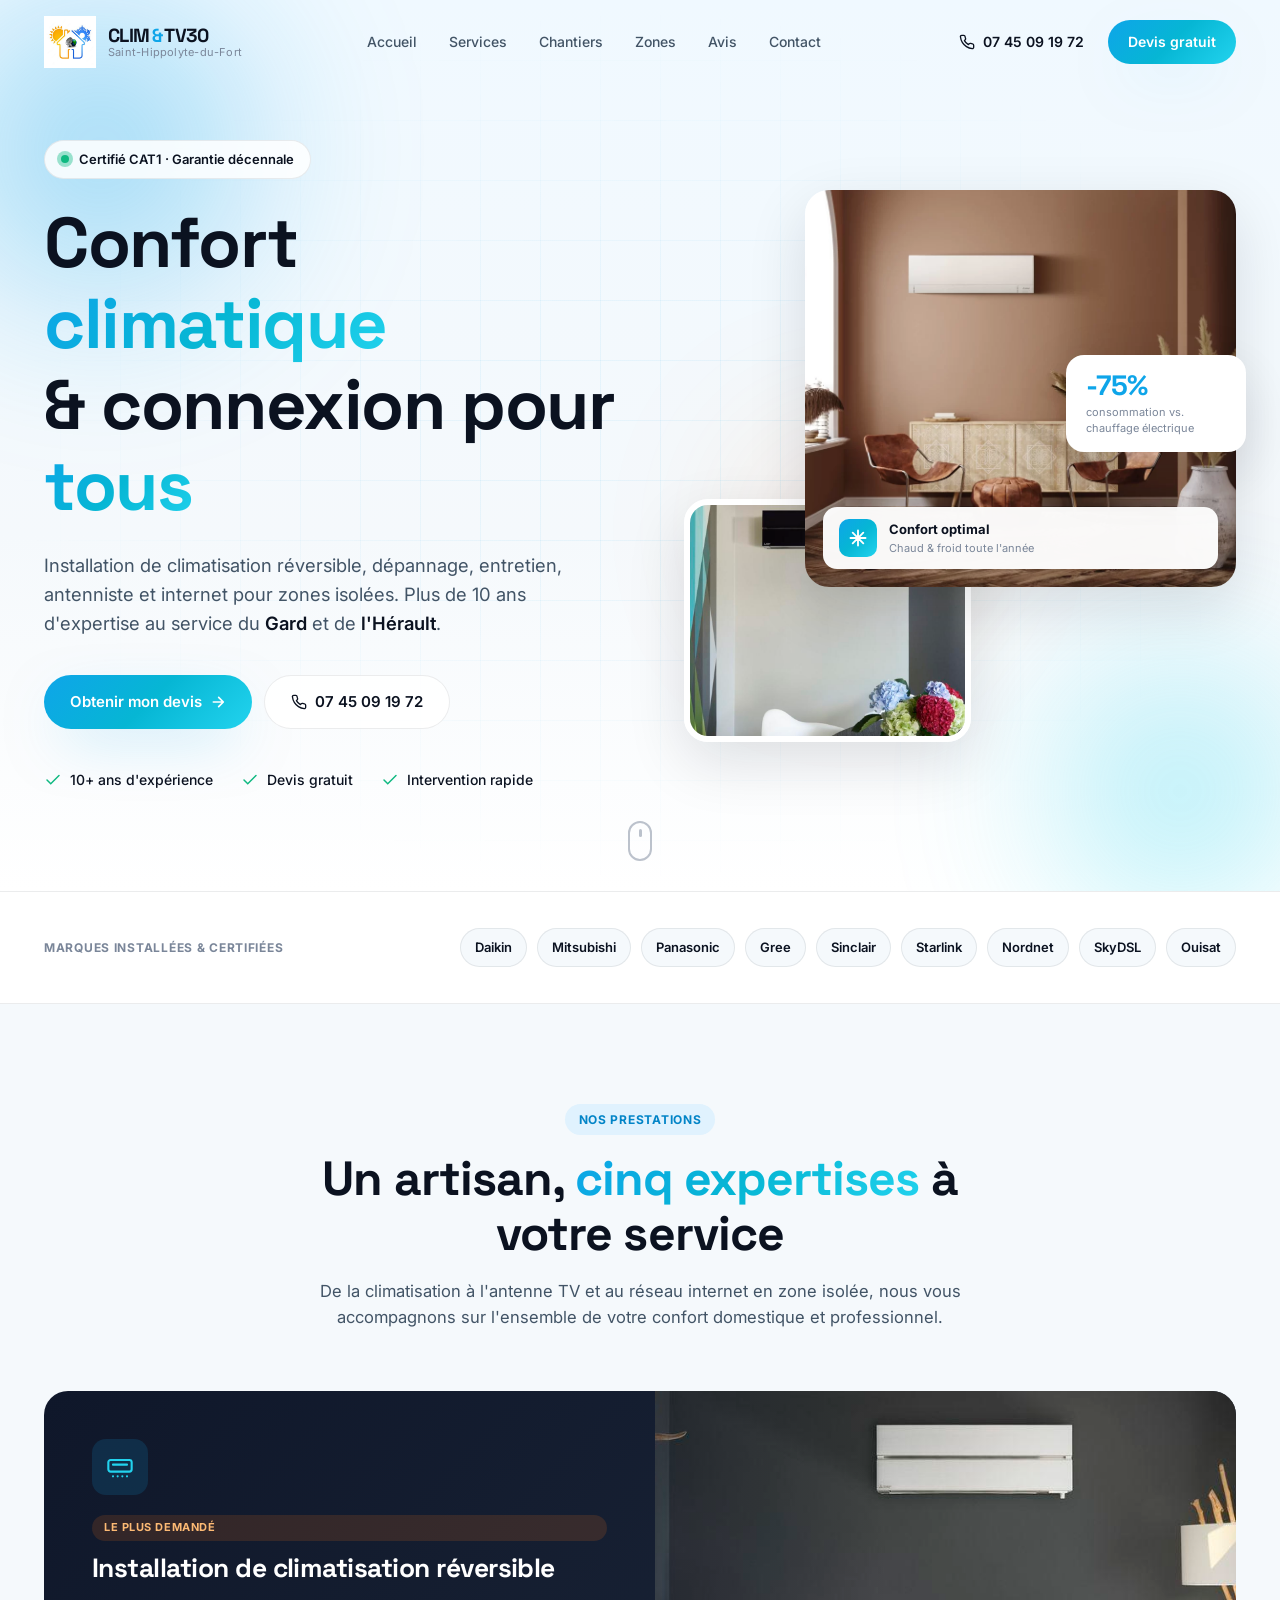
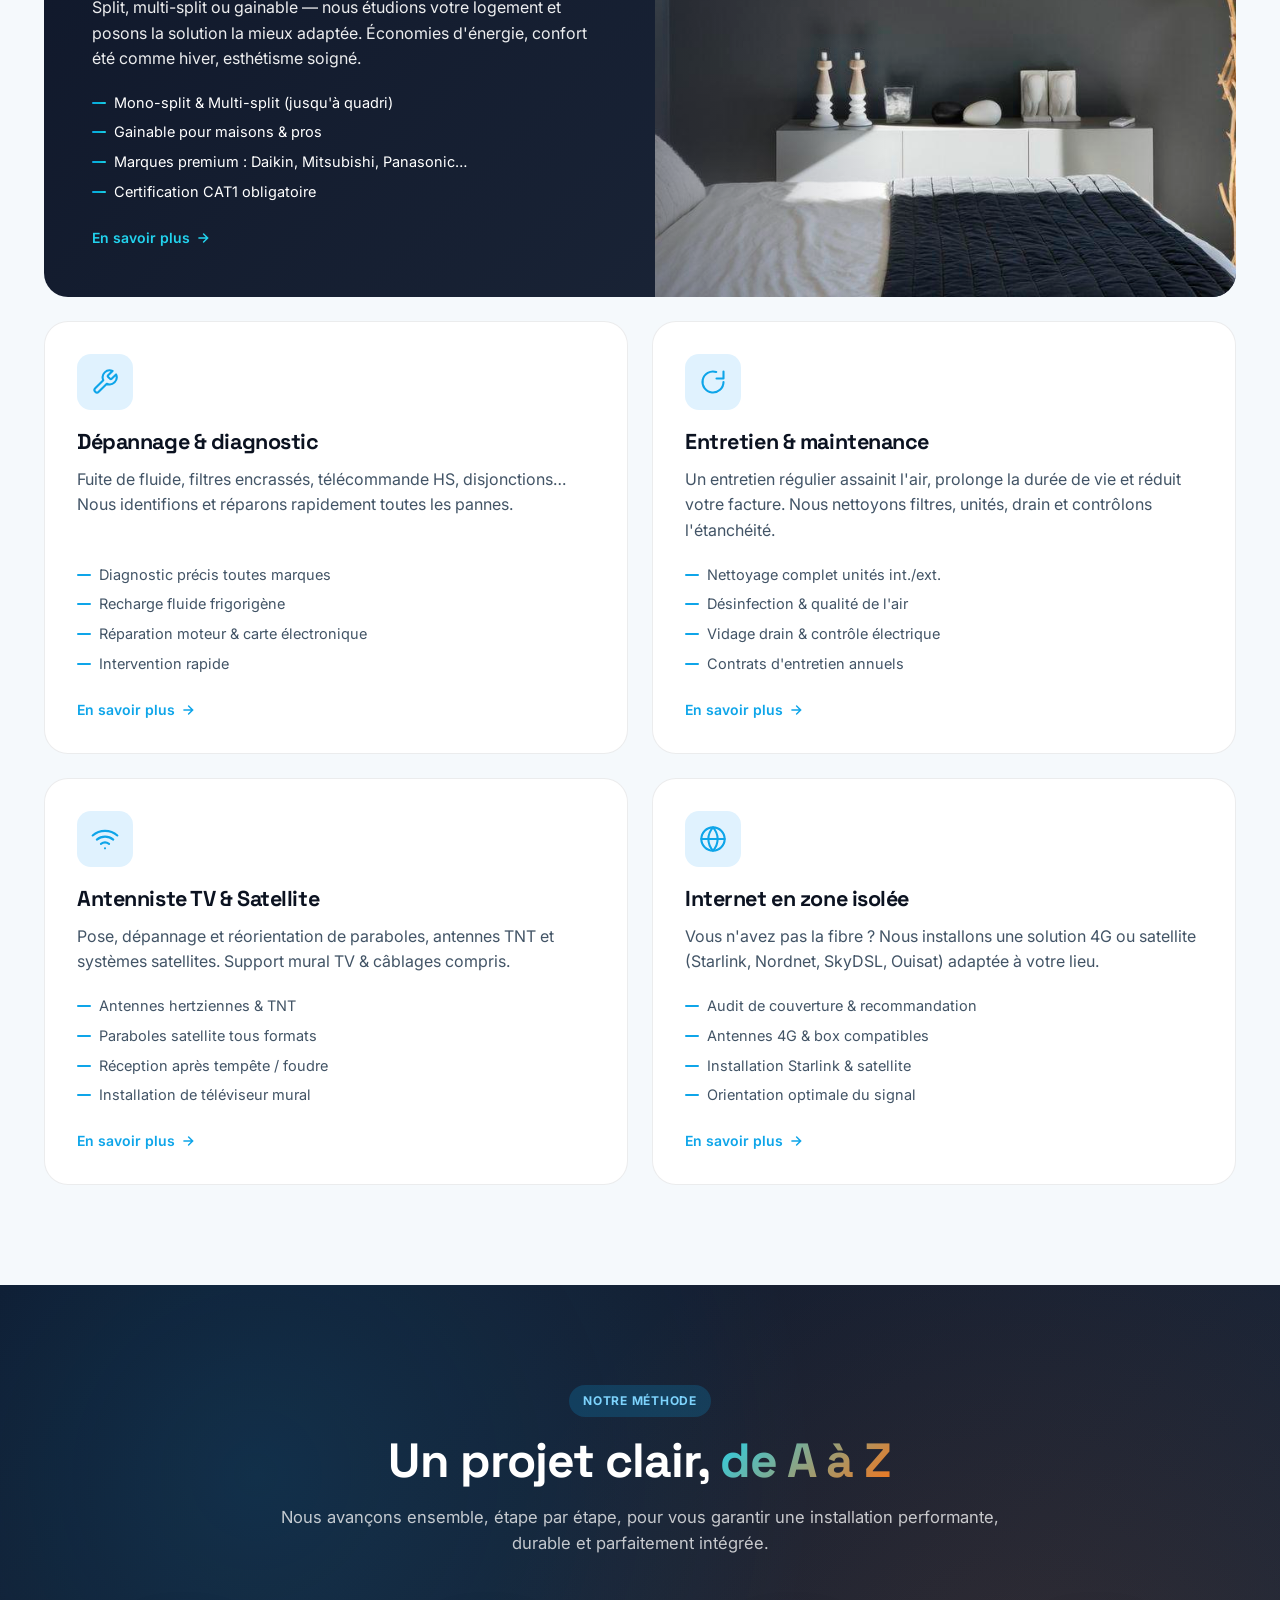
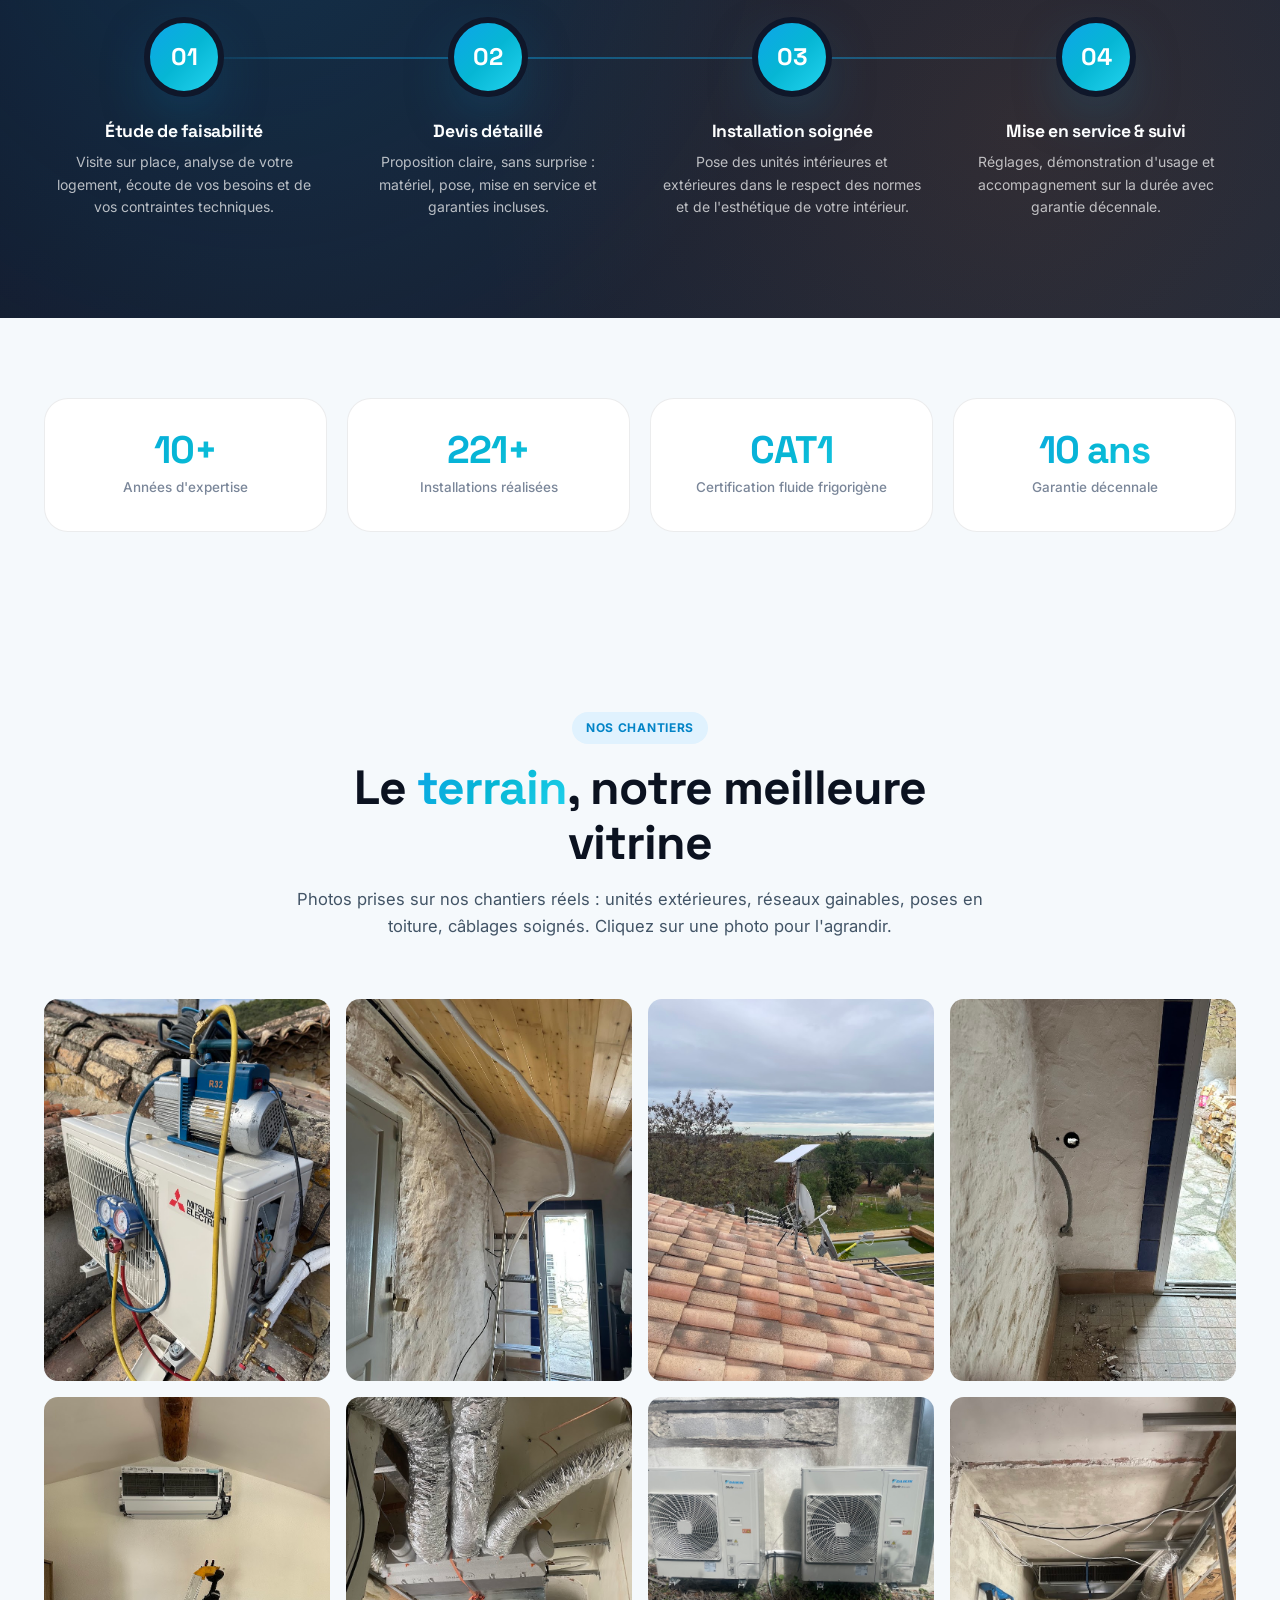
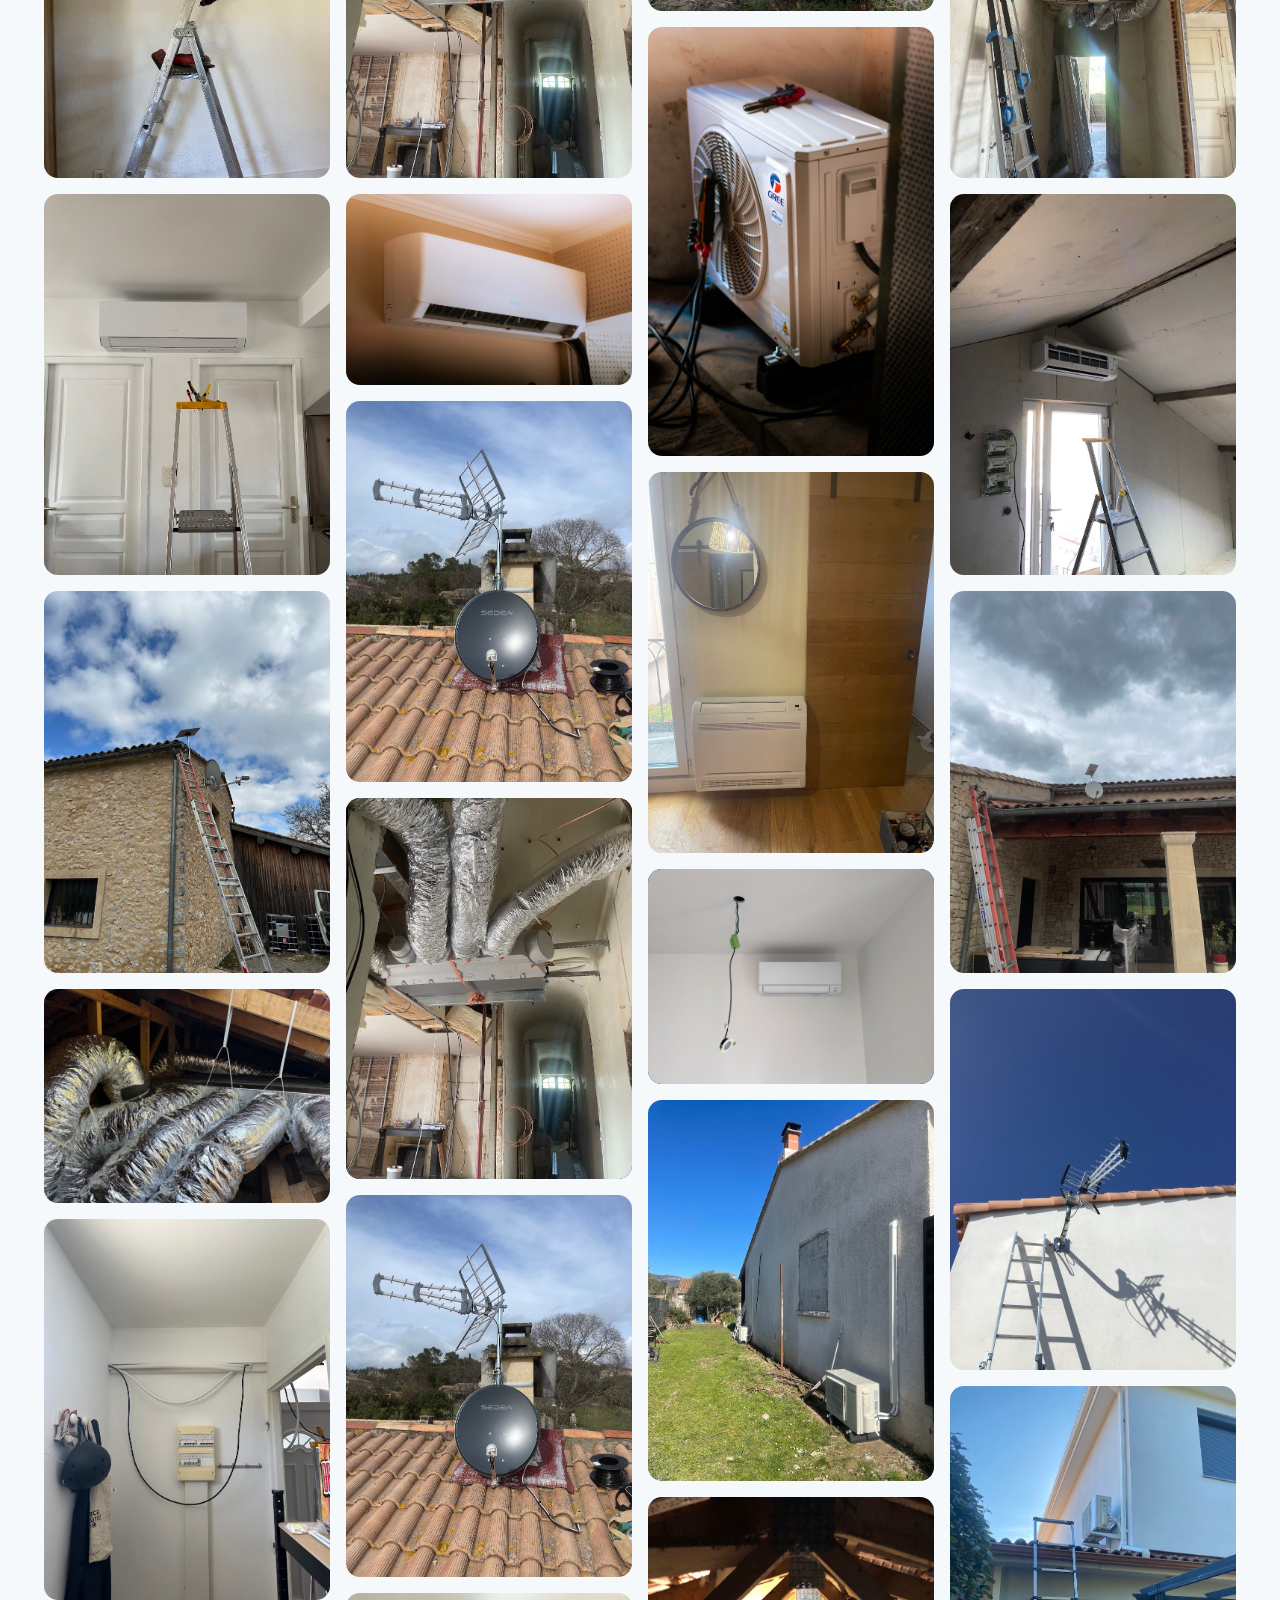
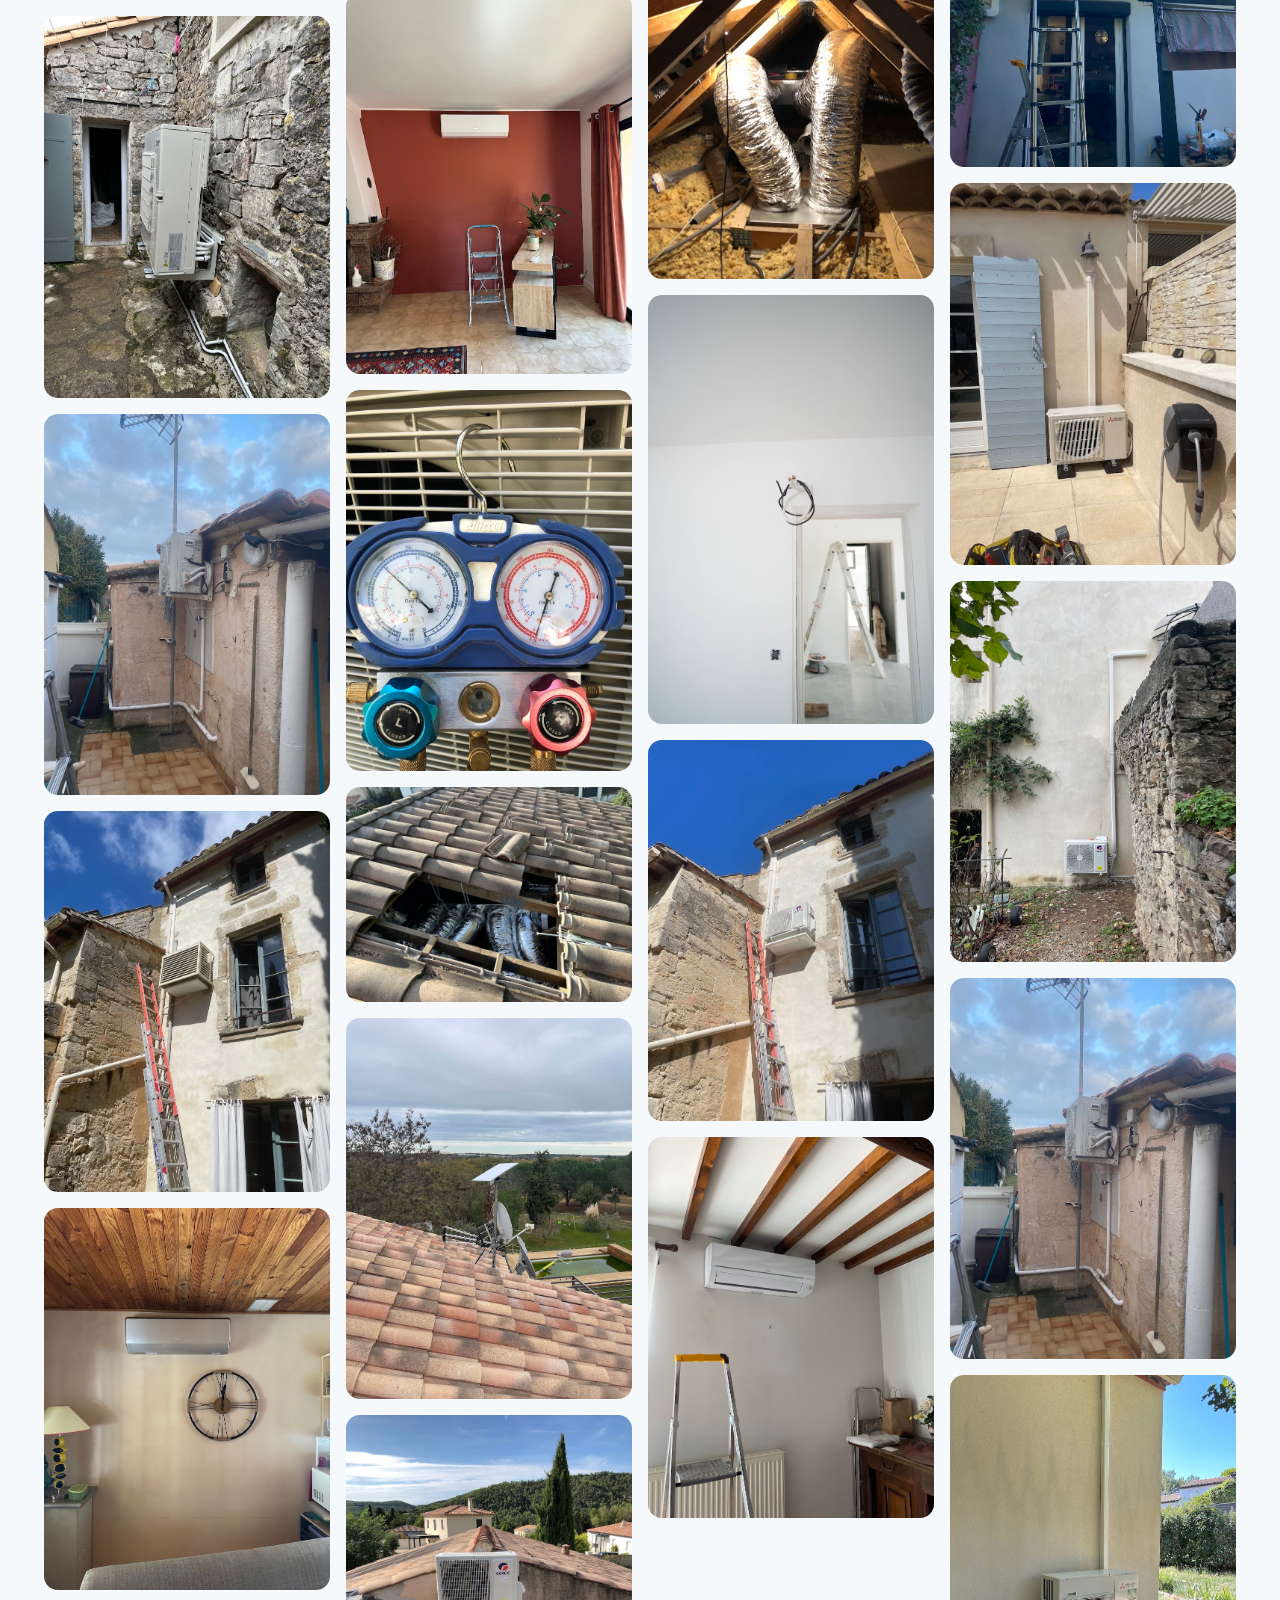
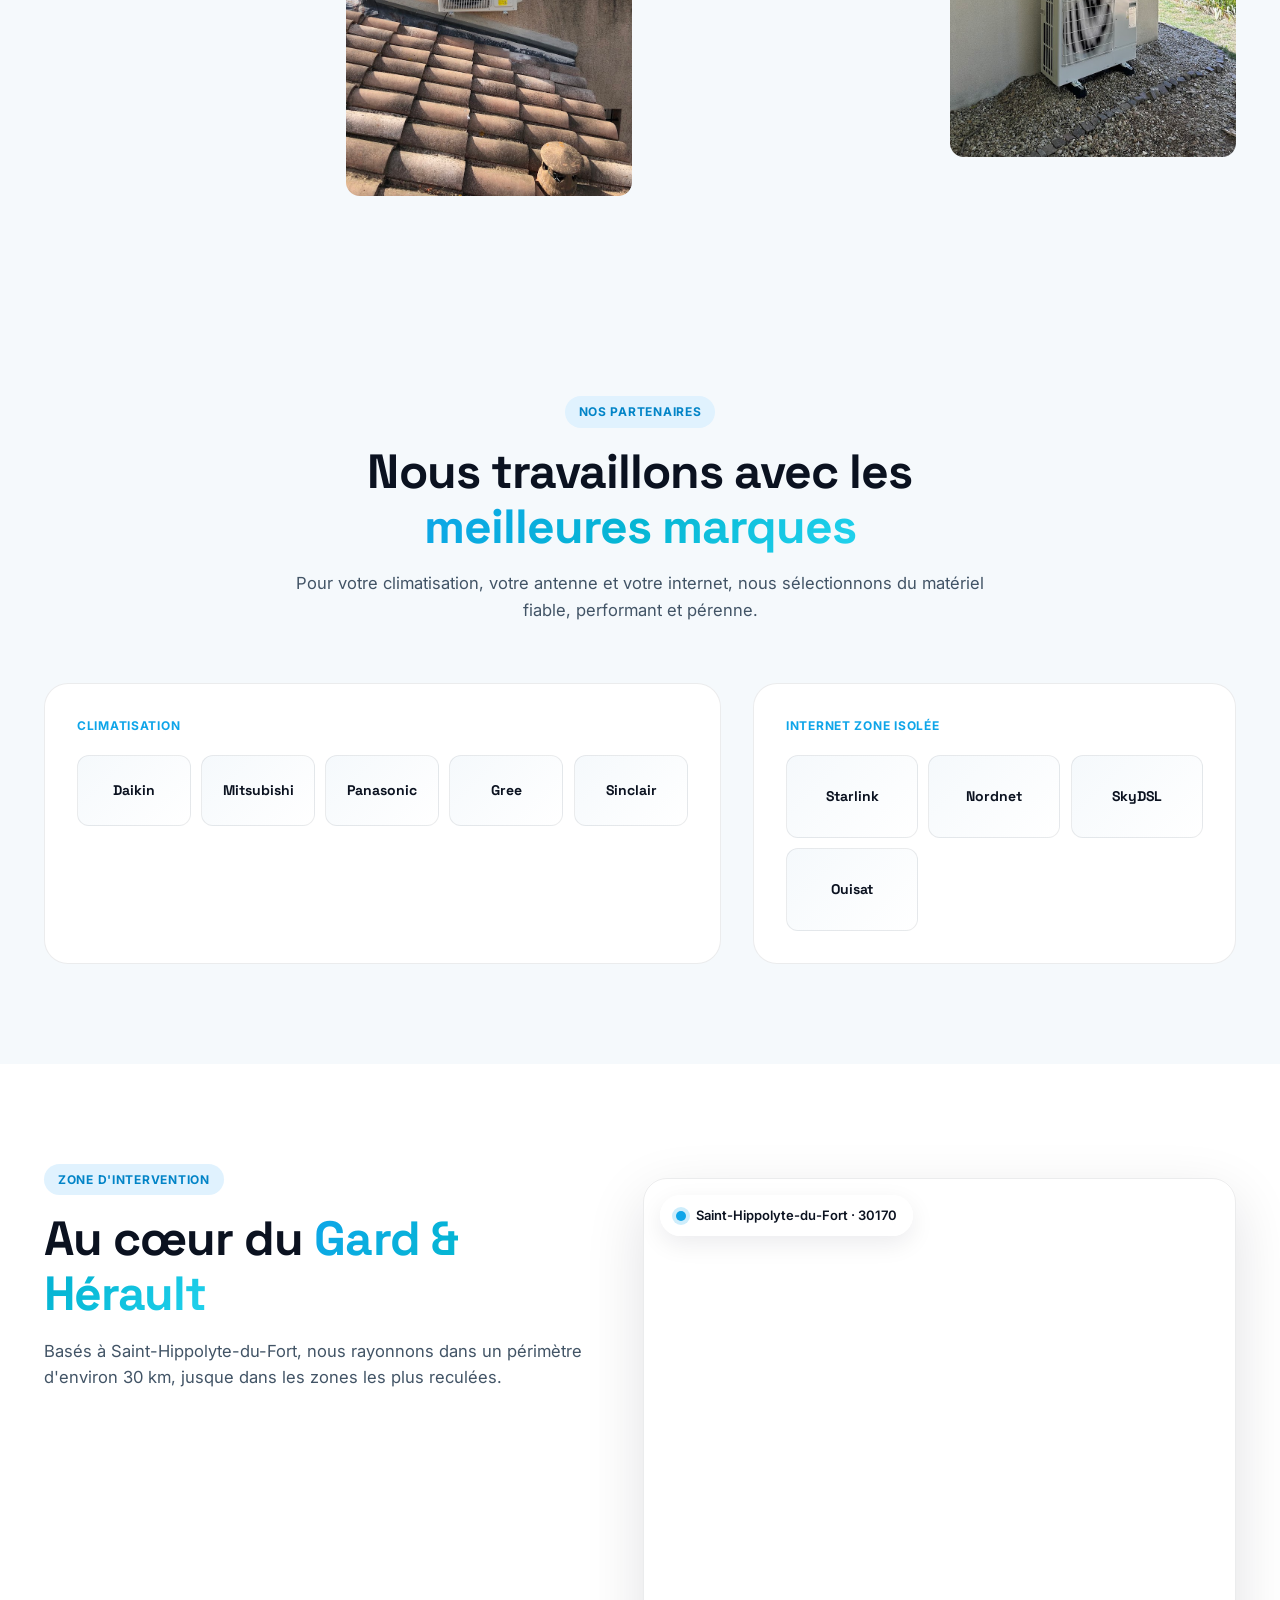
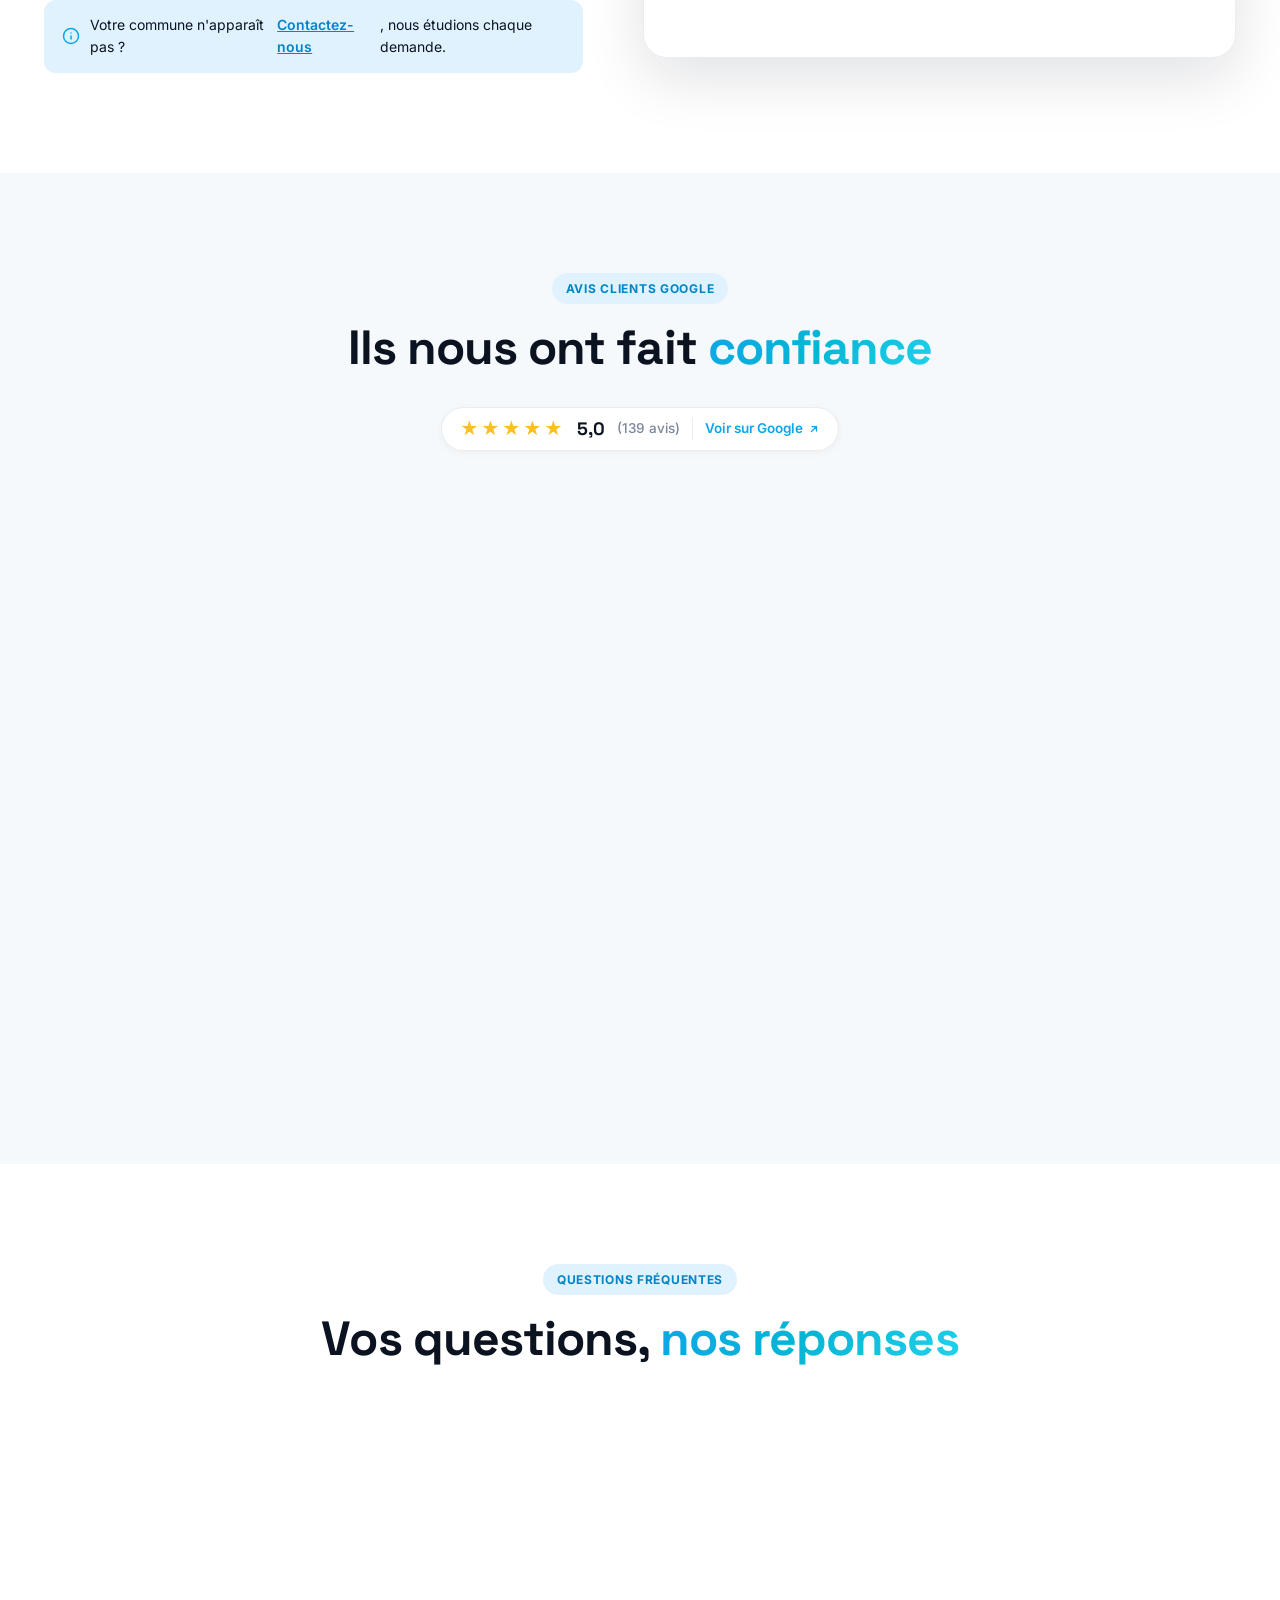
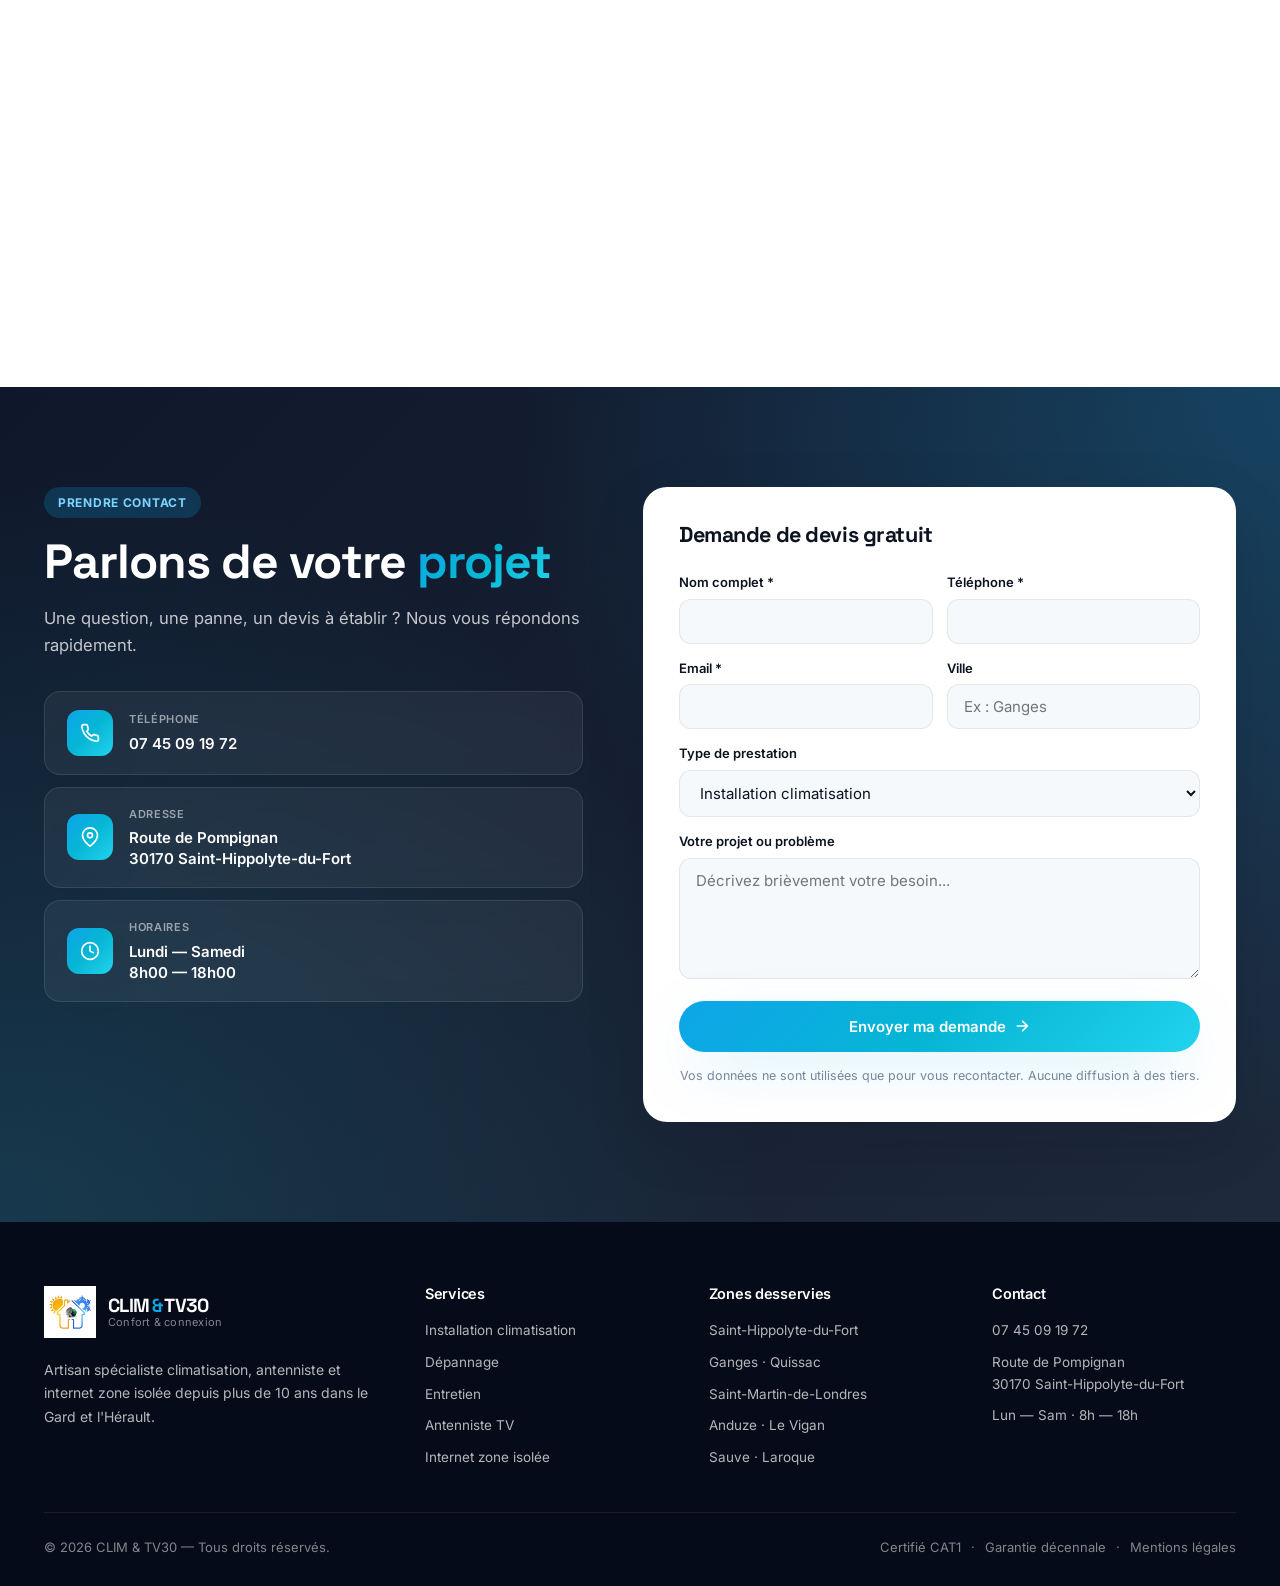
==== commit aea12169: "Fix service card layout & main card text contrast - Move service-icon inside service-content on the " ====
--- a/index.html
+++ b/index.html
@@ -115,7 +115,7 @@
                 </div>
             </div>
             <div class="hero-card hero-card-secondary">
-                <img src="images/clim-salon.webp" alt="Salon climatisé">
+                <img src="images/clim-noir.jpg" alt="Climatisation noire dans un intérieur design">
             </div>
             <div class="hero-stat-float">
                 <div class="stat-num">-75%</div>
@@ -160,13 +160,13 @@
         <div class="services-grid">
 
             <article class="service-card service-card-main">
-                <div class="service-icon">
-                    <svg viewBox="0 0 24 24" fill="none" stroke="currentColor" stroke-width="1.8" stroke-linecap="round" stroke-linejoin="round">
-                        <rect x="2" y="6" width="20" height="10" rx="2"/>
-                        <path d="M6 20h.01M10 20h.01M14 20h.01M18 20h.01M6 10h12"/>
-                    </svg>
-                </div>
                 <div class="service-content">
+                    <div class="service-icon">
+                        <svg viewBox="0 0 24 24" fill="none" stroke="currentColor" stroke-width="1.8" stroke-linecap="round" stroke-linejoin="round">
+                            <rect x="2" y="6" width="20" height="10" rx="2"/>
+                            <path d="M6 20h.01M10 20h.01M14 20h.01M18 20h.01M6 10h12"/>
+                        </svg>
+                    </div>
                     <div class="service-tag">Le plus demandé</div>
                     <h3>Installation de climatisation réversible</h3>
                     <p>Split, multi-split ou gainable — nous étudions votre logement et posons la solution la mieux adaptée. Économies d'énergie, confort été comme hiver, esthétisme soigné.</p>
--- a/styles.css
+++ b/styles.css
@@ -199,9 +199,9 @@
 .service-card-main::before{background:var(--gradient-cool)}
 .service-card-main .service-icon{background:rgba(14,165,233,.15);color:#22D3EE}
 .service-card-main .service-content{padding:48px}
-.service-card-main h3{color:#fff;font-size:1.65rem}
-.service-card-main p{color:rgba(255,255,255,.75)}
-.service-card-main .service-features li{color:rgba(255,255,255,.85)}
+.service-card-main .service-content h3{color:#fff;font-size:1.65rem}
+.service-card-main .service-content p{color:rgba(255,255,255,.92)}
+.service-card-main .service-features li{color:#fff}
 .service-card-main .service-features li::before{background:var(--gradient-cool)}
 .service-visual{position:relative;min-height:360px;overflow:hidden}
 .service-visual img{position:absolute;inset:0;width:100%;height:100%;object-fit:cover}
